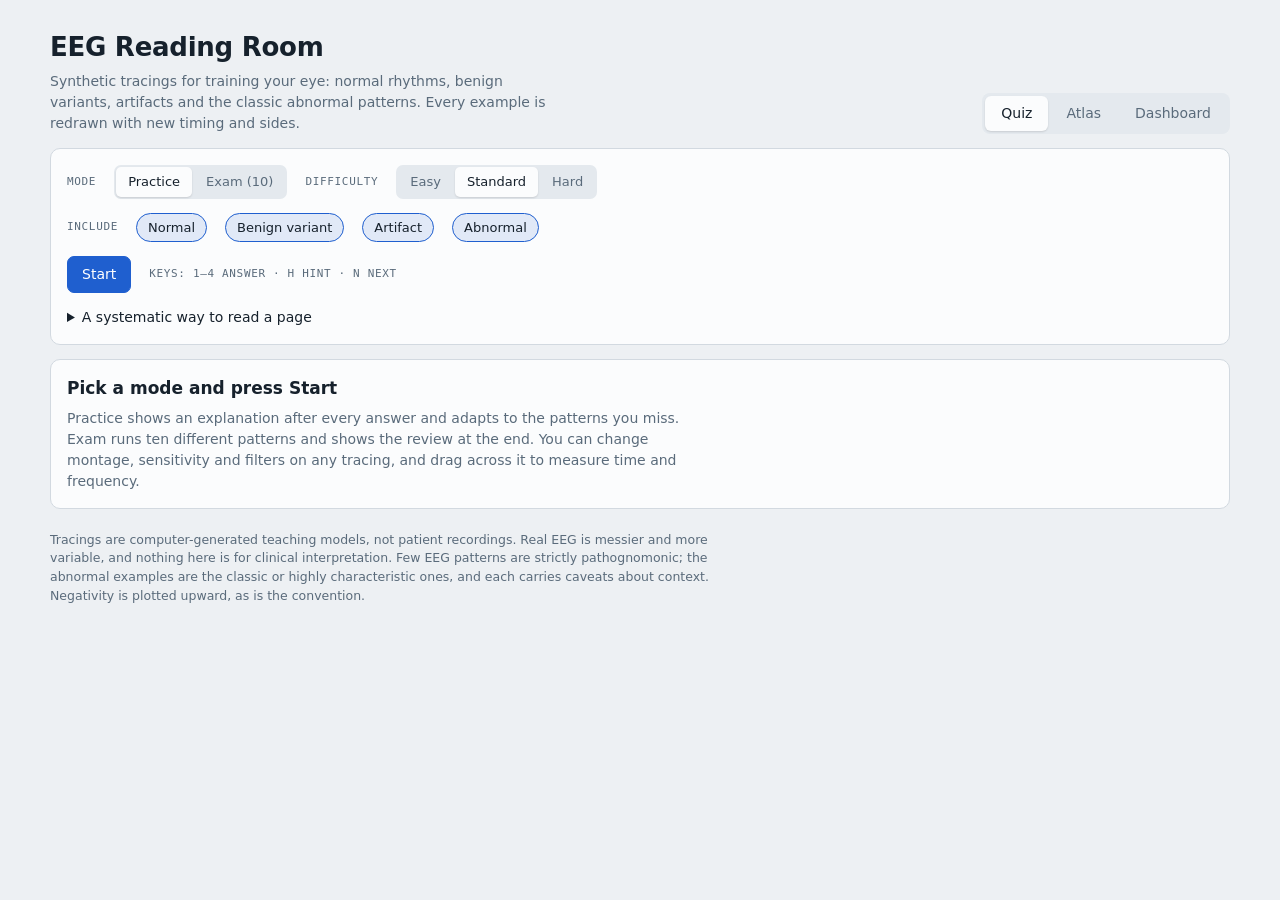
==== index.html @ 09faae6d "Add EEG Reading Room offline PWA Interactive EEG training app with synthetic tracings, quiz, atlas a" ====
<!doctype html>
<html lang="en">
<head>
<meta charset="utf-8">
<meta name="viewport" content="width=device-width,initial-scale=1">
<meta name="color-scheme" content="light dark">
<title>EEG Reading Room</title>
<meta name="theme-color" content="#edf0f3" media="(prefers-color-scheme: light)">
<meta name="theme-color" content="#0e151c" media="(prefers-color-scheme: dark)">
<meta name="description" content="Interactive EEG training: synthetic tracings, quiz, atlas and progress dashboard. Works offline.">
<link rel="manifest" href="manifest.webmanifest">
<link rel="icon" type="image/png" sizes="32x32" href="icons/favicon-32.png">
<link rel="apple-touch-icon" href="icons/apple-touch-icon.png">
<meta name="apple-mobile-web-app-capable" content="yes">
<meta name="mobile-web-app-capable" content="yes">
<meta name="apple-mobile-web-app-title" content="EEG Room">
<meta name="apple-mobile-web-app-status-bar-style" content="default">

<style>
/* Layout concept: a reading-room workstation. Paper-like tracing panel is the hero; controls and teaching sit around it in a quiet instrument-gray frame. */
:root{
  --bg:#edf0f3; --panel:#fbfcfd; --ink:#16212c; --muted:#5a6b7b; --line:#d2d9e0;
  --trace:#18232e; --grid:#e3e8ed; --grid-major:#c3ccd5; --ecg:#b4362c;
  --accent:#1f5fcf; --accent-ink:#ffffff; --mark:#bf4a10; --mark-bg:rgba(191,74,16,.10);
  --good:#17744a; --bad:#b3261e; --warn:#8f5a00; --soft:#e4e9ee;
  --font-ui:system-ui,-apple-system,'Segoe UI',sans-serif;
  --font-mono:ui-monospace,'SFMono-Regular',Menlo,Consolas,monospace;
}
@media (prefers-color-scheme: dark){:root:not([data-theme="light"]){
  --bg:#0e151c; --panel:#151f29; --ink:#e5ecf2; --muted:#93a4b4; --line:#26343f;
  --trace:#d6e2ed; --grid:#1b2833; --grid-major:#2a3b4a; --ecg:#ff8b7f;
  --accent:#6ba4ff; --accent-ink:#08121f; --mark:#ff9a5c; --mark-bg:rgba(255,154,92,.13);
  --good:#4cc38a; --bad:#ff7b72; --warn:#e3b341; --soft:#1d2a36; color-scheme:dark}}
:root[data-theme="dark"]{
  --bg:#0e151c; --panel:#151f29; --ink:#e5ecf2; --muted:#93a4b4; --line:#26343f;
  --trace:#d6e2ed; --grid:#1b2833; --grid-major:#2a3b4a; --ecg:#ff8b7f;
  --accent:#6ba4ff; --accent-ink:#08121f; --mark:#ff9a5c; --mark-bg:rgba(255,154,92,.13);
  --good:#4cc38a; --bad:#ff7b72; --warn:#e3b341; --soft:#1d2a36; color-scheme:dark}
*{box-sizing:border-box}
body{background:var(--bg);color:var(--ink);font-family:var(--font-ui);font-size:14px;line-height:1.5;padding-inline:16px;padding-block:20px 48px}
.wrap{max-width:1180px;margin:0 auto}
h1,h2,h3{margin:0;font-weight:600;text-wrap:balance}
h1{font-size:26px;letter-spacing:-.01em}
h2{font-size:17px}
h3{font-size:12px;letter-spacing:.08em;text-transform:uppercase;color:var(--muted);font-weight:500;font-family:var(--font-mono)}
p{margin:0}
button,select,input{font:inherit;color:inherit}
button{cursor:pointer}
:focus-visible{outline:2px solid var(--accent);outline-offset:2px}
.top{display:flex;flex-wrap:wrap;gap:14px 28px;align-items:flex-end;justify-content:space-between;padding-bottom:14px}
.top p{color:var(--muted);max-width:56ch;margin-top:4px}
.tabs{display:flex;gap:2px;background:var(--soft);padding:3px;border-radius:8px}
.tabs button{border:0;background:transparent;padding:7px 16px;border-radius:6px;color:var(--muted);font-weight:500}
.tabs button[aria-selected="true"]{background:var(--panel);color:var(--ink);box-shadow:0 1px 2px rgba(0,0,0,.12)}
.card{background:var(--panel);border:1px solid var(--line);border-radius:10px;padding:16px}
.stack{display:flex;flex-direction:column;gap:14px}
.row{display:flex;flex-wrap:wrap;gap:10px 18px;align-items:center}
.grow{flex:1 1 auto;min-width:0}
.seg{display:inline-flex;background:var(--soft);border-radius:7px;padding:2px;gap:2px}
.seg button{border:0;background:transparent;padding:5px 12px;border-radius:5px;color:var(--muted);font-size:13px}
.seg button[aria-pressed="true"]{background:var(--panel);color:var(--ink);box-shadow:0 1px 2px rgba(0,0,0,.12);font-weight:500}
.lbl{font-family:var(--font-mono);font-size:11px;letter-spacing:.06em;text-transform:uppercase;color:var(--muted)}
.chip{border:1px solid var(--line);background:var(--panel);border-radius:999px;padding:4px 11px;font-size:13px;color:var(--muted)}
.chip[aria-pressed="true"]{border-color:var(--accent);color:var(--ink);background:color-mix(in srgb,var(--accent) 12%,var(--panel))}
.btn{border:1px solid var(--line);background:var(--panel);border-radius:7px;padding:7px 14px;font-weight:500}
.btn:hover{border-color:var(--muted)}
.btn.primary{background:var(--accent);border-color:var(--accent);color:var(--accent-ink)}
.btn.primary:hover{filter:brightness(1.08)}
.btn.small{padding:4px 10px;font-size:12.5px}
.btn[disabled]{opacity:.45;cursor:default}
.vwrap{background:var(--panel);border:1px solid var(--line);border-radius:10px;overflow:hidden}
.vtools{display:flex;flex-wrap:wrap;gap:8px 14px;align-items:center;padding:9px 12px;border-bottom:1px solid var(--line);background:color-mix(in srgb,var(--soft) 55%,var(--panel))}
.vtools label{display:flex;align-items:center;gap:6px;font-size:12px;color:var(--muted)}
.vtools select{background:var(--panel);border:1px solid var(--line);border-radius:5px;padding:2px 5px;font-family:var(--font-mono);font-size:12px;color:var(--ink)}
.vtools .chk input{margin:0}
.vscroll{overflow-x:auto;background:var(--panel)}
.vscroll canvas{display:block;touch-action:pan-y;cursor:crosshair}
.vfoot{display:flex;flex-wrap:wrap;justify-content:space-between;gap:4px 14px;padding:7px 12px;border-top:1px solid var(--line);font-size:12px;color:var(--muted)}
.vfoot .read{font-family:var(--font-mono);color:var(--ink)}
.qgrid{display:grid;grid-template-columns:1fr 1fr;gap:10px}
.opt{display:flex;gap:10px;align-items:flex-start;text-align:left;border:1px solid var(--line);background:var(--panel);border-radius:8px;padding:10px 12px;min-width:0}
.opt:hover:not([disabled]){border-color:var(--accent)}
.opt kbd{font-family:var(--font-mono);font-size:11px;border:1px solid var(--line);border-radius:4px;padding:0 5px;color:var(--muted);margin-top:2px}
.opt.ok{border-color:var(--good);background:color-mix(in srgb,var(--good) 12%,var(--panel))}
.opt.no{border-color:var(--bad);background:color-mix(in srgb,var(--bad) 10%,var(--panel))}
.opt.sel{border-color:var(--accent);background:color-mix(in srgb,var(--accent) 10%,var(--panel))}
.opt[disabled]{cursor:default}
.opt .cat{display:block;font-size:11.5px;color:var(--muted)}
.verdict{display:flex;align-items:center;gap:8px;font-weight:600;font-size:16px}
.verdict.ok{color:var(--good)} .verdict.no{color:var(--bad)}
ul.f{margin:6px 0 0;padding-left:18px} ul.f li{margin:3px 0}
.two{display:grid;grid-template-columns:minmax(0,1.15fr) minmax(0,1fr);gap:18px}
.note{border-left:3px solid var(--mark);background:var(--mark-bg);padding:8px 12px;border-radius:0 6px 6px 0}
.pill{display:inline-block;font-family:var(--font-mono);font-size:11px;letter-spacing:.05em;text-transform:uppercase;padding:2px 8px;border-radius:999px;border:1px solid var(--line);color:var(--muted)}
.pill.normal{color:var(--good);border-color:color-mix(in srgb,var(--good) 45%,var(--line))}
.pill.variant{color:var(--warn);border-color:color-mix(in srgb,var(--warn) 45%,var(--line))}
.pill.artifact{color:var(--accent);border-color:color-mix(in srgb,var(--accent) 45%,var(--line))}
.pill.abnormal{color:var(--bad);border-color:color-mix(in srgb,var(--bad) 45%,var(--line))}
.atlas{display:grid;grid-template-columns:240px minmax(0,1fr);gap:16px;align-items:start}
.plist{display:flex;flex-direction:column;gap:2px;max-height:78vh;overflow:auto;padding-right:2px}
.plist h3{margin:12px 0 4px}
.plist h3:first-child{margin-top:0}
.plist button{text-align:left;border:0;background:transparent;border-radius:6px;padding:6px 9px;font-size:13px;color:var(--ink)}
.plist button:hover{background:var(--soft)}
.plist button[aria-current="true"]{background:color-mix(in srgb,var(--accent) 14%,var(--panel));font-weight:500}
.tiles{display:grid;grid-template-columns:repeat(auto-fit,minmax(150px,1fr));gap:12px}
.tile{padding:14px 16px}
.tile .n{font-size:28px;font-weight:600;font-variant-numeric:tabular-nums;line-height:1.1;margin-top:4px}
.tile .s{font-size:12px;color:var(--muted)}
.bars{display:flex;flex-direction:column;gap:10px}
.bar{display:grid;grid-template-columns:110px 1fr 84px;gap:10px;align-items:center;font-size:13px}
.bar .track{height:10px;background:var(--soft);border-radius:5px;overflow:hidden}
.bar .fill{height:100%;border-radius:5px;background:var(--accent)}
.bar .v{font-family:var(--font-mono);font-size:12px;text-align:right;font-variant-numeric:tabular-nums;color:var(--muted)}
.heat{display:grid;grid-template-columns:repeat(auto-fill,minmax(150px,1fr));gap:8px}
.cell{border:1px solid var(--line);border-radius:7px;padding:8px 10px;background:var(--panel);text-align:left;min-width:0}
.cell .nm{font-size:12.5px;line-height:1.3;display:block;overflow-wrap:anywhere}
.cell .pc{font-family:var(--font-mono);font-size:12px;color:var(--muted);font-variant-numeric:tabular-nums}
.cell.g{background:color-mix(in srgb,var(--good) 16%,var(--panel))}
.cell.a{background:color-mix(in srgb,var(--warn) 18%,var(--panel))}
.cell.r{background:color-mix(in srgb,var(--bad) 16%,var(--panel))}
.cell.u{opacity:.7}
table{border-collapse:collapse;width:100%;font-size:13px}
th,td{text-align:left;padding:6px 8px;border-bottom:1px solid var(--line);vertical-align:top}
th{font-family:var(--font-mono);font-size:11px;letter-spacing:.06em;text-transform:uppercase;color:var(--muted);font-weight:500}
.tw{overflow-x:auto}
details summary{cursor:pointer;font-weight:500}
details ol{margin:8px 0 0;padding-left:20px} details li{margin:3px 0}
.foot{margin-top:22px;color:var(--muted);font-size:12.5px;max-width:90ch}
.prog{height:6px;background:var(--soft);border-radius:3px;overflow:hidden}
.prog i{display:block;height:100%;background:var(--accent)}
[hidden]{display:none!important}
@media (max-width:860px){.two,.atlas{grid-template-columns:1fr}.plist{max-height:none;flex-direction:row;flex-wrap:wrap}.plist h3{width:100%}}
@media (max-width:560px){.qgrid{grid-template-columns:1fr}.bar{grid-template-columns:84px 1fr 70px}h1{font-size:22px}}
@media (prefers-reduced-motion:reduce){*{transition:none!important}}
</style>
</head>
<body>

<div class="wrap">
  <header class="top">
    <div>
      <h1>EEG Reading Room</h1>
      <p>Synthetic tracings for training your eye: normal rhythms, benign variants, artifacts and the classic abnormal patterns. Every example is redrawn with new timing and sides.</p>
    </div>
    <nav class="tabs" role="tablist" aria-label="Sections">
      <button role="tab" id="tb-quiz" data-tab="quiz" aria-selected="true">Quiz</button>
      <button role="tab" id="tb-atlas" data-tab="atlas" aria-selected="false">Atlas</button>
      <button role="tab" id="tb-dash" data-tab="dash" aria-selected="false">Dashboard</button>
    </nav>
  </header>

  <!-- QUIZ -->
  <section id="tab-quiz" class="stack" role="tabpanel" aria-labelledby="tb-quiz">
    <div class="card stack" id="qSetup">
      <div class="row">
        <div class="row"><span class="lbl">Mode</span>
          <div class="seg" id="segMode"><button data-v="practice" aria-pressed="true">Practice</button><button data-v="exam" aria-pressed="false">Exam (10)</button></div></div>
        <div class="row"><span class="lbl">Difficulty</span>
          <div class="seg" id="segDiff"><button data-v="easy" aria-pressed="false">Easy</button><button data-v="standard" aria-pressed="true">Standard</button><button data-v="hard" aria-pressed="false">Hard</button></div></div>
      </div>
      <div class="row" id="catChips"><span class="lbl">Include</span></div>
      <div class="row">
        <button class="btn primary" id="qStart">Start</button>
        <span id="qDrill" class="chip" hidden></span>
        <span class="lbl" id="qHelp">Keys: 1–4 answer · H hint · N next</span>
      </div>
      <details>
        <summary>A systematic way to read a page</summary>
        <ol>
          <li><b>Technical.</b> Montage, sensitivity, filters, patient state and age.</li>
          <li><b>Background.</b> Posterior rhythm frequency, symmetry, reactivity; the front-to-back gradient.</li>
          <li><b>Slowing.</b> Focal or generalized, polymorphic or rhythmic.</li>
          <li><b>Epileptiform.</b> Aftergoing slow wave, physiologic field, disruption of background.</li>
          <li><b>Periodic or rhythmic patterns.</b> Lateralized or generalized, rate, evolution.</li>
          <li><b>Artifact.</b> Is it confined to one electrode, locked to the ECG, or high-frequency?</li>
          <li><b>Localize.</b> Phase reversals in bipolar, field in referential.</li>
          <li><b>Impression.</b> Normal or abnormal, degree, distribution, clinical question.</li>
        </ol>
      </details>
    </div>

    <div id="qIntro" class="card">
      <h2>Pick a mode and press Start</h2>
      <p style="margin-top:6px;color:var(--muted);max-width:70ch">Practice shows an explanation after every answer and adapts to the patterns you miss. Exam runs ten different patterns and shows the review at the end. You can change montage, sensitivity and filters on any tracing, and drag across it to measure time and frequency.</p>
    </div>

    <div id="qStage" class="stack" hidden>
      <div class="row" id="qMeta" style="justify-content:space-between">
        <div class="row" style="gap:12px"><span class="lbl" id="qCount"></span><div class="prog" style="width:140px" id="qProgWrap" hidden><i id="qProg" style="width:0"></i></div></div>
        <label class="row lbl" style="gap:6px;text-transform:none;letter-spacing:0"><input type="checkbox" id="qAnn"> Show teaching marks</label>
      </div>
      <div id="qViewer"></div>
      <div class="card stack" id="qCard"></div>
    </div>
  </section>

  <!-- ATLAS -->
  <section id="tab-atlas" role="tabpanel" aria-labelledby="tb-atlas" hidden>
    <div class="atlas">
      <div class="card"><div class="plist" id="aList"></div></div>
      <div class="stack" style="min-width:0">
        <div class="row" style="justify-content:space-between">
          <div class="row" style="gap:12px"><h2 id="aName"></h2><span class="pill" id="aCat"></span></div>
          <div class="row" style="gap:12px">
            <label class="row lbl" style="gap:6px;text-transform:none;letter-spacing:0"><input type="checkbox" id="aAnn" checked> Teaching marks</label>
            <button class="btn small" id="aNew">New example</button>
          </div>
        </div>
        <div id="aViewer"></div>
        <div class="card two" id="aInfo"></div>
      </div>
    </div>
  </section>

  <!-- DASHBOARD -->
  <section id="tab-dash" class="stack" role="tabpanel" aria-labelledby="tb-dash" hidden></section>

  <p class="foot">Tracings are computer-generated teaching models, not patient recordings. Real EEG is messier and more variable, and nothing here is for clinical interpretation. Few EEG patterns are strictly pathognomonic; the abnormal examples are the classic or highly characteristic ones, and each carries caveats about context. Negativity is plotted upward, as is the convention.</p>
</div>

<script>
(()=>{
'use strict';
/* ============ constants & helpers ============ */
const FS=200,DUR=10,N=FS*DUR;
const $=(s,p=document)=>p.querySelector(s),$$=(s,p=document)=>[...p.querySelectorAll(s)];
const el=(t,c,h)=>{const e=document.createElement(t);if(c)e.className=c;if(h!=null)e.innerHTML=h;return e};
const clamp=(v,a,b)=>Math.max(a,Math.min(b,v));
const ss=x=>x*x*(3-2*x);
const g=(t,s)=>Math.exp(-t*t/(2*s*s));
function mulberry(a){return()=>{a|=0;a=a+0x6D2B79F5|0;let t=Math.imul(a^a>>>15,1|a);t=t+Math.imul(t^t>>>7,61|t)^t;return((t^t>>>14)>>>0)/4294967296}}
function mkRand(seed){const u=mulberry(seed>>>0);return{u,n(){let a=0;while(a===0)a=u();return Math.sqrt(-2*Math.log(a))*Math.cos(2*Math.PI*u())},r(a,b){return a+(b-a)*u()},pick(a){return a[Math.floor(u()*a.length)]},chance(p){return u()<p}}}
function hash(s){let h=2166136261;for(let i=0;i<s.length;i++){h^=s.charCodeAt(i);h=Math.imul(h,16777619)}return h>>>0}
function shuffle(a,r){a=a.slice();for(let i=a.length-1;i>0;i--){const j=Math.floor(r.u()*(i+1));[a[i],a[j]]=[a[j],a[i]]}return a}

/* ============ filters ============ */
function bq(type,f,Q){const w0=2*Math.PI*f/FS,c=Math.cos(w0),s=Math.sin(w0),al=s/(2*Q);let b0,b1,b2;
  if(type==='lp'){b0=(1-c)/2;b1=1-c;b2=(1-c)/2}else if(type==='hp'){b0=(1+c)/2;b1=-(1+c);b2=(1+c)/2}else{b0=1;b1=-2*c;b2=1}
  const a0=1+al;return[b0/a0,b1/a0,b2/a0,-2*c/a0,(1-al)/a0]}
function runbq(x,k){const y=new Float64Array(x.length);let x1=0,x2=0,y1=0,y2=0;for(let i=0;i<x.length;i++){const v=k[0]*x[i]+k[1]*x1+k[2]*x2-k[3]*y1-k[4]*y2;y[i]=v;x2=x1;x1=x[i];y2=y1;y1=v}return y}
function ff(x,k){const n=x.length,P=Math.min(100,n-2),p=new Float64Array(n+2*P);for(let i=0;i<P;i++){p[i]=2*x[0]-x[P-i];p[n+P+i]=2*x[n-1]-x[n-2-i]}p.set(x,P);let y=runbq(p,k);y.reverse();y=runbq(y,k);y.reverse();return y.subarray(P,P+n)}
function bandNoise(r,f1,f2,rms){let x=new Float64Array(N+400);for(let i=0;i<x.length;i++)x[i]=r.n();
  if(f1>0)x=Float64Array.from(ff(x,bq('hp',f1,.707)));if(f2<95)x=Float64Array.from(ff(x,bq('lp',f2,.707)));
  const o=new Float32Array(N);let s=0;for(let i=0;i<N;i++){const v=x[i+200];o[i]=v;s+=v*v}const k=rms/Math.sqrt(s/N+1e-12);for(let i=0;i<N;i++)o[i]*=k;return o}

/* ============ electrode model ============ */
const EL=[['Fp1',-.31,.95],['Fp2',.31,.95],['F7',-.81,.59],['F3',-.42,.55],['Fz',0,.52],['F4',.42,.55],['F8',.81,.59],
['T3',-.95,0],['C3',-.5,0],['Cz',0,0],['C4',.5,0],['T4',.95,0],['T5',-.81,-.59],['P3',-.42,-.55],['Pz',0,-.52],['P4',.42,-.55],['T6',.81,-.59],['O1',-.31,-.95],['O2',.31,-.95]];
const NE=19,XX=EL.map(e=>e[1]),YY=EL.map(e=>e[2]),IX={};EL.forEach((e,i)=>IX[e[0]]=i);
const blob=(cx,cy,s)=>EL.map((e,i)=>Math.exp(-((XX[i]-cx)**2+(YY[i]-cy)**2)/(2*s*s)));
const mulW=(a,b)=>a.map((v,i)=>v*b[i]);
const hemi=sg=>XX.map(x=>1/(1+Math.exp(-(x*sg)/.18)));
const W={all:EL.map(()=>1),post:YY.map(y=>Math.exp(-((y+.95)**2)/.5)),ant:YY.map(y=>Math.exp(-((y-.8)**2)/.6)),cen:blob(0,0,.55),fc:blob(0,.25,.8)};
const one=(...n)=>{const w=new Array(NE).fill(0);n.forEach(([k,v])=>w[IX[k]]=v);return w};
const jw=(r,w,j=.2)=>w.map(v=>v*(1-j+2*j*r.u()));

/* ============ signal primitives ============ */
function newRec(){return{V:EL.map(()=>new Float32Array(N)),ecg:new Float32Array(N),beats:[],ann:[],sens:null,loc:null}}
const ones=()=>new Float32Array(N).fill(1);
const mul=(a,b)=>{const o=new Float32Array(N);for(let i=0;i<N;i++)o[i]=a[i]*b[i];return o};
const inv=a=>{const o=new Float32Array(N);for(let i=0;i<N;i++)o[i]=1-a[i];return o};
function wind(spans,ramp=.2){const a=new Float32Array(N);for(const[t0,t1]of spans){const i0=Math.max(0,Math.floor((t0-ramp)*FS)),i1=Math.min(N-1,Math.ceil((t1+ramp)*FS));for(let n=i0;n<=i1;n++){const t=n/FS,u=ss(clamp((t-t0+ramp)/(2*ramp),0,1))*ss(clamp((t1+ramp-t)/(2*ramp),0,1));if(u>a[n])a[n]=u}}return a}
function waxwane(r,depth=.5,per=[1,2.2]){const p=r.r(per[0],per[1]),ph=r.u()*6.28,o=new Float32Array(N);for(let n=0;n<N;n++)o[n]=1-depth+depth*(.5+.5*Math.sin(2*Math.PI*n/FS/p+ph));return o}
function phaseOf(r,f0,drift=.04,fn){const dr=bandNoise(r,.1,.8,1),P=new Float64Array(N);let ph=r.u()*6.28;for(let n=0;n<N;n++){const f=(fn?fn(n/FS):f0)*(1+drift*dr[n]);ph+=2*Math.PI*f/FS;P[n]=ph}return P}
function addBg(R,r,o={}){const rms=o.rms??4;for(let e=0;e<NE;e++){const x=bandNoise(r,o.lo??1,o.hi??30,rms*(o.w?o.w[e]:1)),V=R.V[e];for(let n=0;n<N;n++)V[n]+=x[n]}}
function addBand(R,r,w,f1,f2,rms,env){for(let e=0;e<NE;e++){if(w[e]<.02)continue;const x=bandNoise(r,f1,f2,rms*w[e]),V=R.V[e];for(let n=0;n<N;n++)V[n]+=x[n]*(env?env[n]:1)}}
function addOsc(R,w,P,env,amp,lagK=0,shape){for(let e=0;e<NE;e++){if(w[e]<.015)continue;const lag=lagK*(YY[e]+.95),a=amp*w[e],V=R.V[e];for(let n=0;n<N;n++){const ph=P[n]-lag;V[n]+=a*env[n]*(shape?shape(ph):Math.sin(ph))}}}
function addSig(R,w,sig,amp){for(let e=0;e<NE;e++){if(w[e]<.01)continue;const V=R.V[e],a=amp*w[e];for(let n=0;n<N;n++)V[n]+=a*sig[n]}}
function ev(R,r,times,fn,w,amp,o={}){const sp=o.span||.6,jit=o.jit??.1,dl=o.dly;for(const tc of times){const A=amp*(1+jit*r.n());const i0=Math.max(0,Math.floor((tc-sp)*FS)),i1=Math.min(N-1,Math.ceil((tc+sp)*FS));
  for(let e=0;e<NE;e++){const we=w[e];if(we<.015)continue;const d=dl?dl[e]:0,V=R.V[e];for(let n=i0;n<=i1;n++)V[n]+=we*A*fn(n/FS-tc-d)}}}
function per(r,t0,t1,p,jit=.05){const o=[];let t=t0;while(t<t1){o.push(t);t+=p*(1+jit*r.n())}return o}
const T={
  sharp:t=>g(t,.022)-.25*g(t+.045,.025)-.45*g(t-.17,.07),
  spk:t=>g(t,.011)-.2*g(t+.03,.013)-.15*g(t-.05,.02),
  sw:t=>g(t,.012)-.15*g(t+.03,.015)-.75*g(t-.14,.065),
  tri:t=>.35*g(t+.1,.035)-1.0*g(t,.05)+.5*g(t-.12,.07),
  blink:t=>-(g(t,.075)-.25*g(t-.22,.1)),
  kc:t=>g(t+.06,.07)-1.25*g(t-.2,.17),
  vtx:t=>g(t,.08)-.3*g(t-.14,.09),
  pop:t=>t<0?0:Math.exp(-t/.25),
  qrs:t=>g(t,.012)-.28*g(t-.035,.014)+.12*g(t+.04,.012)+.22*g(t-.26,.05),
  posts:t=>-Math.max(0,1-Math.abs(t)/.06),
  wick:t=>g(t,.028)-.2*g(t-.075,.05),
  bets:t=>g(t,.012)-.3*g(t-.03,.02),
  spind:t=>{const u=(t+.6)/1.2;return u<0||u>1?0:Math.sin(Math.PI*u)**2*Math.sin(2*Math.PI*13*t)}
};
function makeEcg(r){const hr=r.r(62,92),beats=[];let t=r.r(0,.5);while(t<DUR+.5){beats.push(t);t+=60/hr*(1+.03*r.n())}
  const s=new Float32Array(N);for(const b of beats){const i0=Math.max(0,Math.floor((b-.3)*FS)),i1=Math.min(N-1,Math.ceil((b+.5)*FS));for(let n=i0;n<=i1;n++)s[n]+=T.qrs(n/FS-b)}
  return{sig:s,beats}}
const lagA=YY.map(y=>.1*(1-y)/2);

/* ============ backgrounds ============ */
function awakeBg(R,r,o={}){
  addBg(R,r,{rms:o.rms??3,lo:1,hi:25});
  const P=phaseOf(r,o.f??r.r(9.5,10.5)),env=mul(waxwane(r,.45),o.win||ones());
  addOsc(R,W.post.map((v,i)=>v*(XX[i]>0?1.06:1)),P,env,o.A??40,1.0);
  addBand(R,r,W.ant,14,28,o.beta??3,waxwane(r,.4));
  if(o.theta)addBand(R,r,W.all,4,7,o.theta,o.thetaEnv)}
const blinkW=blob(0,1.15,.5);
function blinks(R,r,times,amp=110){ev(R,r,times,T.blink,blinkW,amp,{span:.7,jit:.15})}

/* ============ pattern generators ============ */
const GEN={};
GEN.awake=(R,r)=>{awakeBg(R,r);const b=[r.r(2,3),r.r(6,8)];blinks(R,r,b,60);
  R.ann.push({t0:0,t1:DUR,txt:'Posterior alpha ~10 Hz, symmetric, waxing and waning'});R.ann.push({t0:b[0]-.2,t1:b[0]+.4,txt:'Blink'});};
GEN.reactivity=(R,r)=>{const to=r.r(3.4,4.2),tc=to+r.r(3,3.4),w=wind([[0,to-.1],[tc,DUR]],.12);
  awakeBg(R,r,{win:w,A:42});addBand(R,r,W.all,14,30,3,inv(w));addBand(R,r,W.ant,18,30,2,inv(w));
  blinks(R,r,[to,to+1.4,to+2.5],95);
  R.ann.push({t0:0,t1:to-.1,txt:'Eyes closed: alpha'});R.ann.push({t0:to,t1:tc,txt:'Eyes open: alpha attenuates'});R.ann.push({t0:tc,t1:DUR,txt:'Eyes closed: returns'});};
GEN.drowsy=(R,r)=>{const tf=r.r(2.8,3.8),w=wind([[0,tf]],.9);awakeBg(R,r,{win:w,A:30});
  const ramp=new Float32Array(N);for(let n=0;n<N;n++)ramp[n]=ss(clamp((n/FS-1.5)/4,0,1));
  addBand(R,r,W.all.map((v,i)=>.6+.4*W.fc[i]),4,7.5,10,ramp);
  const f=r.r(.28,.38),ph=r.u()*6;const env=wind([[tf-.5,tf+4.5]],.8);
  const s=new Float32Array(N);for(let n=0;n<N;n++)s[n]=env[n]*Math.sin(2*Math.PI*f*n/FS+ph);
  addSig(R,one(['F7',1],['Fp1',.5],['T3',.3]),s,60);addSig(R,one(['F8',-1],['Fp2',-.5],['T4',-.3]),s,60);
  R.ann.push({t0:0,t1:tf,txt:'Alpha slows and fades'});R.ann.push({t0:tf,t1:DUR,txt:'Diffuse theta, no alpha'});R.ann.push({t0:tf-.3,t1:tf+4,txt:'Slow rolling eye movements F7/F8, out of phase',lvl:1});};
GEN.n2=(R,r)=>{addBg(R,r,{rms:1.6,lo:1,hi:20});addBand(R,r,W.all,4,7,4.5);addBand(R,r,W.fc,1,3,5);
  const tk=r.r(4.4,5.4),sp1=r.r(1.3,2.4),sp2=r.r(7.3,8.4);
  ev(R,r,[tk],T.kc,W.fc,190,{span:.9});const sw=one(['Cz',1],['C3',.8],['C4',.8],['Fz',.7],['F3',.4],['F4',.4],['P3',.2],['P4',.2],['Pz',.3]);
  ev(R,r,[tk+.65,sp1,sp2],T.spind,sw,48,{span:.8,jit:.12});
  ev(R,r,[r.r(.6,1)+0],T.vtx,W.fc,60,{span:.5});
  R.ann.push({t0:tk-.3,t1:tk+.5,txt:'K-complex',lvl:0});R.ann.push({t0:tk+.25,t1:tk+1.05,txt:'Spindle 12–14 Hz',lvl:1});R.ann.push({t0:sp1-.6,t1:sp1+.6,txt:'Spindle'});R.ann.push({t0:sp2-.6,t1:sp2+.6,txt:'Spindle'});};
GEN.n3=(R,r)=>{addBg(R,r,{rms:3,lo:1,hi:20});addBand(R,r,W.fc.map(v=>.3+.7*v),.5,2.5,36,waxwane(r,.25,[2,4]));
  ev(R,r,[r.r(2,3),r.r(6,8)],T.spind,one(['Cz',1],['C3',.7],['C4',.7],['Fz',.6]),18,{span:.8});
  R.ann.push({t0:0,t1:DUR,txt:'Continuous high-amplitude delta (0.5–2 Hz), frontal predominant'});};
GEN.mu=(R,r)=>{awakeBg(R,r,{A:12,f:r.r(9.6,10.2)});const P=phaseOf(r,r.r(9,10)),arch=p=>Math.cos(p)+.5*Math.cos(2*p);
  const tm=r.r(4.6,5.2),eL=wind([[.8,3.4],[4.2,6.6],[7.4,9.5]],.2),eR=mul(eL,inv(wind([[tm-.3,tm+2.2]],.2)));
  addOsc(R,blob(-.5,0,.32),P,mul(eL,waxwane(r,.3)),22,0,arch);addOsc(R,blob(.5,0,.32),P,mul(eR,waxwane(r,.3)),22,0,arch);
  R.ann.push({t0:.8,t1:3.4,txt:'Mu: arch-shaped, C3/C4'});R.ann.push({t0:tm-.3,t1:tm+2.2,txt:'Left-hand movement blocks right (C4) mu',lvl:1});};
function drowsyBg(R,r,o={}){const w=wind([[0,.6]],.5);awakeBg(R,r,{win:w,A:20,rms:2,beta:1.5});addBand(R,r,W.all,4,7.5,o.theta??5,null)}
GEN.wicket=(R,r)=>{drowsyBg(R,r);const sg=r.chance(.5)?-1:1,reg=blob(sg*.85,.1,.34),trains=[r.r(1.6,2.6),r.r(5.6,7)];
  for(const t of trains){const k=r.pick([5,6,7]);ev(R,r,per(r,t,t+k*.14,.14,.04),T.wick,reg,120,{span:.2})}
  R.ann.push({t0:trains[0]-.1,t1:trains[0]+.9,txt:'Wicket: 7 Hz arch train, no after-slow'});R.ann.push({t0:trains[1]-.1,t1:trains[1]+.9,txt:'Wicket train',lvl:1});};
GEN.posts=(R,r)=>{addBg(R,r,{rms:2,lo:1,hi:20});addBand(R,r,W.all,4,7,4);const tr=[r.r(1.4,2.6),r.r(5.2,6.8)];
  for(const t of tr){ev(R,r,per(r,t,t+r.pick([4,5,6])*.22,.22,.05),T.posts,blob(0,-.95,.5),45,{span:.15})}
  R.ann.push({t0:tr[0]-.1,t1:tr[0]+1.2,txt:'Positive triangles at O1/O2, 4–5 Hz'});R.ann.push({t0:tr[1]-.1,t1:tr[1]+1.2,txt:'POSTS',lvl:1});};
GEN.bets=(R,r)=>{drowsyBg(R,r,{theta:5});const ts=[],sd=r.chance(.5)?-1:1;let t=r.r(1,2);while(t<9){ts.push([t,r.chance(.5)?sd:-sd]);t+=r.r(1.6,2.6)}
  for(const[t,s]of ts)ev(R,r,[t],T.bets,blob(s*.85,.05,.4),60,{span:.2});
  ts.slice(0,3).forEach(([t],i)=>R.ann.push({t0:t-.15,t1:t+.2,txt:i?'BETS':'BETS: <50 µV, <50 ms, no after-slow',lvl:i%2}));};
GEN.blink=(R,r)=>{awakeBg(R,r,{A:30});const b=[];let t=r.r(.6,1.2);while(t<9.3){b.push(t);t+=r.r(1.3,2.2)}
  blinks(R,r,b,110);R.ann.push({t0:b[0]-.2,t1:b[0]+.45,txt:'Blink: Fp1/Fp2 in phase, fades posteriorly'});};
GEN.muscle=(R,r)=>{awakeBg(R,r,{A:30});const sp=[[r.r(1.8,2.6),r.r(4.2,4.8)],[r.r(6,6.6),r.r(8.2,9)]],e=wind(sp,.12),m=new Float32Array(N);
  const mw=r.r(1.8,2.6);for(let n=0;n<N;n++)m[n]=e[n]*(.65+.35*Math.sin(2*Math.PI*mw*n/FS));
  const w=blob(-.9,.1,.42).map((v,i)=>v+blob(.9,.1,.42)[i]+.55*blob(0,1,.5)[i]);addBand(R,r,w,28,90,26,m);
  R.ann.push({t0:sp[0][0],t1:sp[0][1],txt:'Muscle: fast, spiky, temporal/frontal'});R.ann.push({t0:sp[1][0],t1:sp[1][1],txt:'Chewing/tension burst',lvl:1});};
GEN.ecgart=(R,r)=>{awakeBg(R,r,{A:30});const w=one(['T3',1],['T5',.55],['F7',.55],['C3',.35],['Fp1',.2],['O1',.2],['T4',.12],['F8',.1]);
  ev(R,r,R.beats,t=>T.qrs(t)*1.0,w,48,{span:.3,jit:.04});R.ann.push({t0:R.beats[1]-.15,t1:R.beats[3]+.2,txt:'Spikes align with QRS in ECG row (red)'});};
GEN.pop=(R,r)=>{awakeBg(R,r,{A:32});const t=r.r(3.2,6.4);ev(R,r,[t],T.pop,one(['T3',1]),-170,{span:2.4,jit:0});ev(R,r,[t],t=>g(t,.01),one(['T3',1]),-60,{span:.2,jit:0});
  R.ann.push({t0:t-.1,t1:t+1.2,txt:'Electrode pop at T3: abrupt, one electrode only'});};
GEN.line=(R,r)=>{awakeBg(R,r,{A:32});const ph=r.u()*6.28,aff=[['F4',1],['C4',.9],['Fp2',.5]];for(const[k,v]of aff){const V=R.V[IX[k]];for(let n=0;n<N;n++)V[n]+=16*v*Math.sin(2*Math.PI*60*n/FS+ph)}
  R.ann.push({t0:.2,t1:DUR-.2,txt:'60 Hz fuzz on the right-sided channels; try the notch filter'});};
GEN.focal_slow=(R,r)=>{const sg=r.chance(.5)?-1:1;awakeBg(R,r,{A:34});R.loc=sg<0?'Left hemisphere':'Right hemisphere';
  addBand(R,r,blob(sg*.85,.1,.45),.8,3,34,waxwane(r,.4,[1.5,3.5]));
  R.ann.push({t0:0,t1:DUR,txt:(sg<0?'Left':'Right')+' temporal polymorphic delta, continuous; alpha preserved elsewhere'});};
GEN.firda=(R,r)=>{awakeBg(R,r,{A:20,f:8.2,theta:4});const runs=[[r.r(1.6,2.4),r.r(4.8,5.6)],[r.r(7,7.4),r.r(9.2,9.8)]],P=phaseOf(r,r.r(2.2,2.6),.03);
  addOsc(R,W.ant,P,wind(runs,.35),48,0,p=>Math.sin(p)+.2*Math.sin(2*p));R.loc='Generalized (bilateral, symmetric)';
  R.ann.push({t0:runs[0][0],t1:runs[0][1],txt:'FIRDA: rhythmic 2–3 Hz delta, frontal'});R.ann.push({t0:runs[1][0],t1:runs[1][1],txt:'FIRDA',lvl:1});};
GEN.temporal_spikes=(R,r)=>{const sg=r.chance(.5)?-1:1;awakeBg(R,r,{A:34});R.loc=sg<0?'Left hemisphere':'Right hemisphere';
  const ts=[];let t=r.r(1,1.8);while(t<9){ts.push(t);t+=r.r(1.8,3)}ev(R,r,ts,T.sharp,blob(sg*.82,.5,.33),130,{span:.5});
  ts.slice(0,3).forEach((t,i)=>R.ann.push({t0:t-.12,t1:t+.35,txt:i?'Spike + slow wave':(sg<0?'F7':'F8')+' phase reversal, after-going slow wave',lvl:i%2}));};
GEN.sw3=(R,r)=>{awakeBg(R,r,{A:26,f:9.2});const t0=r.r(1.8,3),t1=t0+r.r(5.2,6.2),ts=[];let t=t0;while(t<t1){ts.push(t);const f=3.3-.7*(t-t0)/(t1-t0);t+=1/f}
  addSig(R,W.all,new Float32Array(N),0);const dl=YY.map((y,i)=>.008*Math.hypot(XX[i],y-.3));
  const bw=wind([[t0,t1]],.04);for(let e=0;e<NE;e++){const V=R.V[e];for(let n=0;n<N;n++)V[n]*=1-.7*bw[n]*(W.post[e]>.5?1:.3)}
  ev(R,r,ts,T.sw,jw(r,blob(0,.35,.8).map(v=>.25+.75*v),.12),150,{span:.5,dly:dl,jit:.07});R.loc='Generalized (bilateral, symmetric)';
  R.ann.push({t0,t1,txt:'Generalized 3 Hz spike-and-wave: abrupt onset and offset'});R.ann.push({t0:t1-1.6,t1,txt:'Slows to ~2.7 Hz',lvl:1});};
GEN.hyps=(R,r)=>{R.sens=30;for(let e=0;e<NE;e++){const x=bandNoise(r,.5,3.5,75),y=bandNoise(r,8,20,10),V=R.V[e];for(let n=0;n<N;n++)V[n]+=x[n]+y[n]}
  for(let i=0;i<12;i++)ev(R,r,[r.r(.3,9.7)],T.sharp,blob(r.r(-.8,.8),r.r(-.8,.8),.28),r.pick([-1,1])*r.r(110,210)*-1+0,{span:.4,jit:0});
  R.loc='Bilateral independent';R.ann.push({t0:0,t1:DUR,txt:'Chaotic, asynchronous high-voltage slow waves with multifocal spikes'});};
GEN.lpd=(R,r)=>{const sg=r.chance(.5)?-1:1,h=hemi(sg);R.loc=sg<0?'Left hemisphere':'Right hemisphere';
  awakeBg(R,r,{A:26});addBand(R,r,h,.8,3,4.5,waxwane(r,.3));addBand(R,r,h,1,25,2);
  const p=r.r(.9,1.25),ts=per(r,r.r(.2,.8),9.8,p,.04),w=XX.map((x,i)=>.08+.92*h[i]*Math.exp(-((x-sg*.55)**2+(YY[i]-.15)**2)/(2*.8*.8)));
  ev(R,r,ts,T.sharp,jw(r,w,.12),230,{span:.5,jit:.07});
  R.ann.push({t0:0,t1:DUR,txt:'LPD ~'+(1/p).toFixed(1)+' Hz over the '+(sg<0?'left':'right')+' hemisphere; other side relatively spared'});};
GEN.gpd=(R,r)=>{R.sens=10;const p=r.r(.45,.85);addBg(R,r,{rms:2.5,lo:1,hi:25});const ts=per(r,r.r(.1,.5),9.9,p,.03),dl=YY.map((y,i)=>.012*Math.hypot(XX[i],y-.3));
  ev(R,r,ts,T.sharp,jw(r,blob(0,.3,.75).map(v=>.2+.8*v),.12),150,{span:.5,dly:dl,jit:.06});R.loc='Generalized (bilateral, symmetric)';
  R.ann.push({t0:0,t1:DUR,txt:'GPD ~'+(1/p).toFixed(1)+' Hz, bilateral and synchronous, almost no background between'});};
GEN.triphasic=(R,r)=>{R.sens=10;addBg(R,r,{rms:2,lo:1,hi:25});addBand(R,r,W.all,4,7,5);addBand(R,r,W.all,1,3,3.5);
  const p=r.r(.55,.8),ts=per(r,r.r(.1,.5),9.9,p,.05);ev(R,r,ts,T.tri,jw(r,blob(0,.45,.85).map(v=>.25+.75*v),.12),170,{span:.5,dly:lagA});R.loc='Generalized (bilateral, symmetric)';
  R.ann.push({t0:0,t1:DUR,txt:'Triphasic waves ~'+(1/p).toFixed(1)+' Hz, frontal lead, slow background'});R.ann.push({t0:ts[1]-.25,t1:ts[1]+.35,txt:'Neg–POS–neg; posterior channels lag',lvl:1});};
GEN.bs=(R,r)=>{R.sens=15;addBg(R,r,{rms:1.3,lo:1,hi:30});let t=r.r(.4,1),bursts=[];while(t<9.6){const d=r.r(1.2,2);bursts.push([t,Math.min(9.9,t+d)]);t+=d+r.r(3,4.2)}
  const bw=wind(bursts,.04),w=W.fc.map(v=>.3+.7*v);addBand(R,r,w,.6,4,50,bw);addBand(R,r,w,8,25,10,bw);
  for(const[a,b]of bursts)ev(R,r,[a+.2,a+.5*(b-a),b-.25],T.sharp,jw(r,w,.15),90,{span:.4});R.loc='Generalized (bilateral, symmetric)';
  bursts.forEach(([a,b],i)=>R.ann.push({t0:a,t1:b,txt:i?'Burst':'Burst: high-amplitude, generalized, abrupt'}));
  if(bursts.length)R.ann.push({t0:bursts[0][1]+.2,t1:bursts[1]?bursts[1][0]-.2:9.8,txt:'Suppression (<10 µV)',lvl:1});};
GEN.cjd=(R,r)=>{R.sens=10;addBg(R,r,{rms:3,lo:1,hi:25});addBand(R,r,W.all,3,7,9);addBand(R,r,W.all,1,3,8);
  const p=r.r(.9,1.05),ts=per(r,r.r(.2,.7),9.9,p,.015);ev(R,r,ts,T.sharp,jw(r,blob(0,.2,.8).map(v=>.25+.75*v),.1),115,{span:.5,jit:.04});R.loc='Generalized (bilateral, symmetric)';
  R.ann.push({t0:0,t1:DUR,txt:'Periodic sharp wave complexes ~1 Hz, very regular, slow low-voltage background'});};
GEN.alphacoma=(R,r)=>{addBg(R,r,{rms:2.5,lo:1,hi:25});const P=phaseOf(r,r.r(8.6,9.4),.02),w=W.all.map((v,i)=>.55+.45*W.ant[i]);
  addOsc(R,w,P,mul(ones(),waxwane(r,.1,[2,4])),34,.25);R.ann.push({t0:0,t1:DUR,txt:'Diffuse monotonous alpha, frontal predominant; no posterior gradient'});};
GEN.eci=(R,r)=>{R.sens=2;addBg(R,r,{rms:.7,lo:1,hi:40});const ph=r.u()*6;for(const k of['T3','Fp1','O2']){const V=R.V[IX[k]];for(let n=0;n<N;n++)V[n]+=.9*Math.sin(2*Math.PI*60*n/FS+ph)}
  ev(R,r,R.beats,T.qrs,one(['T3',1],['F7',.6],['T5',.5],['C3',.3]),4,{span:.3,jit:.03});R.ann.push({t0:0,t1:DUR,txt:'No cerebral activity at 2 µV/mm; only ECG and line artifact'});};
GEN.seizure=(R,r)=>{const sg=r.chance(.5)?-1:1;R.loc=sg<0?'Left hemisphere':'Right hemisphere';awakeBg(R,r,{A:28});const t0=r.r(1.6,2.6),t1=9.7;
  const fn=t=>t<t0?5.2:t<t0+3.2?5.2+2.4*(t-t0)/3.2:7.6-3.4*(t-t0-3.2)/(t1-t0-3.2),P=phaseOf(r,0,.02,fn),amp=new Float32Array(N),amp2=new Float32Array(N);
  for(let n=0;n<N;n++){const t=n/FS,u=clamp((t-t0)/(t1-t0),0,1),on=ss(clamp((t-t0)/.5,0,1))*ss(clamp((t1+.2-t)/.4,0,1));amp[n]=on*(.2+.8*u);amp2[n]=on*Math.max(0,u-.25)*1.3}
  const shape=p=>Math.sin(p)+.45*Math.sin(2*p+.6);const wF=blob(sg*.9,.1,.38),wB=blob(sg*.7,.1,1);
  addOsc(R,wF,P,amp,75,0,shape);addOsc(R,wB,P,amp2,55,0,shape);
  R.ann.push({t0:t0,t1:t0+1.6,txt:'Onset: rhythmic theta '+(sg<0?'T3':'T4')});R.ann.push({t0:t0+1.6,t1:t0+4.4,txt:'Evolves: faster, bigger, spreading',lvl:1});R.ann.push({t0:t0+4.4,t1:t1,txt:'Slows toward the end'});};
GEN.gen_slow=(R,r)=>{addBg(R,r,{rms:3,lo:1,hi:22});const P=phaseOf(r,r.r(5.6,6.8),.05);addOsc(R,W.post,P,waxwane(r,.35),32,1);
  addBand(R,r,W.all,4,7.5,22,waxwane(r,.35));addBand(R,r,W.all.map((v,i)=>.4+.6*W.ant[i]),1,3.5,22,waxwane(r,.5,[2,4]));
  R.ann.push({t0:0,t1:DUR,txt:'Posterior rhythm slowed to ~6 Hz with diffuse theta and delta'});};

function generate(pid,seed){const r=mkRand(seed*7919+hash(pid)),R=newRec(),e=makeEcg(r);R.ecg=e.sig;R.beats=e.beats;GEN[pid](R,r);R._c={};return R}

/* ============ pattern catalogue ============ */
const CAT={normal:'Normal',variant:'Benign variant',artifact:'Artifact',abnormal:'Abnormal'};
const P=[
{id:'awake',cat:'normal',name:'Normal awake, eyes closed',
 feats:['Posterior dominant rhythm about 10 Hz over O1/O2 and P3/P4, waxing and waning','Symmetric between the two sides (within about 50% in amplitude, 1 Hz in frequency)','Faster, lower-amplitude beta anteriorly: amplitude and frequency change front to back','Frontopolar blink artifact is expected whenever the eyes open'],
 sig:'The reference tracing. Every other pattern is judged against this one.',hints:['Check the occipital channels first.','Compare front with back, then left with right.'],sim:['reactivity','alphacoma','mu'],
 vs:{alphacoma:'Alpha coma is diffuse and frontally predominant, monotonous, and does not wax and wane or react. Normal alpha is posterior, symmetric and reactive.'}},
{id:'reactivity',cat:'normal',name:'Alpha attenuation with eye opening',
 feats:['Alpha is present with the eyes closed and disappears when they open','Replaced by low-voltage fast activity while the eyes are open','Alpha returns on eye closure, symmetrically','Blinks and an eye-opening artifact mark the transition'],
 sig:'This is normal reactivity. An unreactive background in a comatose patient is a poor sign.',hints:['The rhythm changes partway through the page.','What happens to the posterior channels at the transition?'],sim:['awake','drowsy','alphacoma'],
 vs:{drowsy:'In drowsiness alpha fades and is replaced by slower theta, with slow eye movements. With eye opening alpha is replaced by low-voltage fast activity and blinks.'}},
{id:'drowsy',cat:'normal',name:'Drowsiness',
 feats:['Alpha slows, fragments and drops out','Diffuse theta replaces it and the front-to-back gradient flattens','Slow rolling eye movements at F7/F8, out of phase with each other','The change is state-related and the patient is arousable'],
 sig:'A normal state transition. It can be mistaken for mild generalized slowing if the state is not noted.',hints:['Look at F7 and F8: they move in opposite directions.','Did the alpha disappear, or was it replaced by faster activity?'],sim:['gen_slow','reactivity','n3'],
 vs:{gen_slow:'Drowsiness fluctuates, comes with slow rolling eye movements, and the alpha returns on arousal. Encephalopathic slowing persists while the patient is awake and stimulated.'}},
{id:'n2',cat:'normal',name:'Stage N2 sleep: spindles and K-complex',
 feats:['Spindles: 12–14 Hz bursts that wax and wane over 0.5–1.5 s, central and frontal','K-complex: a sharp negative wave followed by a slower positive wave, maximal at the vertex','Theta background, no alpha','Often a spindle follows the K-complex'],
 sig:'Normal sleep. Persistent asymmetry of spindles can point to a structural lesion on the side with fewer spindles.',hints:['Look at the central and vertex channels.','Spindle-shaped bursts around 13 Hz.'],sim:['n3','wicket','posts'],
 vs:{n3:'N3 is continuous high-amplitude delta. N2 is theta background with discrete spindles and K-complexes.'}},
{id:'n3',cat:'normal',name:'Slow-wave sleep (N3)',
 feats:['Continuous high-amplitude delta (0.5–2 Hz, over about 75 µV)','Frontally predominant and symmetric','Occasional spindles ride on the slow waves','No alpha and no eye movements'],
 sig:'Normal deep sleep. Frontal sleep delta must not be mistaken for pathologic slowing: check the patient state.',hints:['Slow, large and continuous.','Which region has the largest waves?'],sim:['gen_slow','focal_slow','drowsy'],
 vs:{gen_slow:'Both are slow, but N3 is symmetric, frontal and state-appropriate, with sleep features such as spindles. Encephalopathy occurs in a patient who should be awake.',focal_slow:'N3 delta is bilateral, symmetric and frontal. Focal slowing stays in one region with preserved activity elsewhere.'}},
{id:'mu',cat:'normal',name:'Mu rhythm',
 feats:['8–10 Hz arch-shaped (comb) rhythm over C3 and C4','Central distribution, often asymmetric in amplitude','Blocked by contralateral movement or the thought of it, not by eye opening','Seen in the awake, relaxed patient'],
 sig:'A normal rhythm that is easily mistaken for abnormal sharp or rhythmic activity.',hints:['Which channels carry the rhythm?','Do the peaks look sharp and the troughs rounded?'],sim:['awake','wicket','seizure'],
 vs:{seizure:'A seizure evolves in frequency, amplitude and field. Mu is stable, central, and attenuates with movement.'}},
{id:'wicket',cat:'variant',name:'Wicket spikes',
 feats:['Arch-shaped trains at 6–11 Hz over mid or anterior temporal regions','Drowsiness and light sleep in adults','No after-going slow wave and no disruption of the background','Often unilateral or independently bilateral'],
 sig:'A benign variant. Reading it as temporal epileptiform activity is a classic overcall.',hints:['Notice the rhythmic, arch-shaped morphology.','Is there a slow wave after each sharp peak?'],sim:['temporal_spikes','seizure','mu'],
 vs:{temporal_spikes:'Wicket spikes come in arch-shaped rhythmic trains with no after-going slow wave and no background disruption. Temporal spikes are isolated with a slow wave after each.',seizure:'Wicket trains are brief, stable and do not evolve.'}},
{id:'posts',cat:'variant',name:'Positive occipital sharp transients of sleep (POSTS)',
 feats:['Surface-positive (downward) triangular waves over O1 and O2','Repeat at 4–5 Hz in light sleep and are symmetric','No after-going slow wave','Seen in N1–N2 sleep only'],
 sig:'A benign variant that looks like occipital spikes but is positive in polarity and appears in sleep.',hints:['Which direction do the sharp waves point?','Which channels have them?'],sim:['temporal_spikes','n2','bets'],
 vs:{temporal_spikes:'POSTS are surface-positive, symmetric and occipital in sleep. Epileptiform spikes are negative with an after-going slow wave and a more limited field.'}},
{id:'bets',cat:'variant',name:'Benign epileptiform transients of sleep (BETS)',
 feats:['Small sharp spikes under 50 µV and under 50 ms','Temporal, often bilateral and independent with a wide field','Drowsiness and light sleep','No after-going slow wave and no disruption of the background'],
 sig:'A benign variant. The spikes are small, isolated and occur only in drowsiness or light sleep.',hints:['Are the transients large or small?','Is there a slow wave after each?'],sim:['temporal_spikes','pop','wicket'],
 vs:{temporal_spikes:'BETS are small (under 50 µV), brief, with no after-going slow wave and appear only in drowsiness. Pathologic temporal spikes are larger with a slow wave and appear in wakefulness as well.'}},
{id:'blink',cat:'artifact',name:'Eye blinks',
 feats:['Symmetric frontopolar deflections at Fp1 and Fp2','Fall off posteriorly; positive potential at Fp, downward in Fp1-F7 and Fp2-F8','Present only with the eyes open','Time-locked to eyelid closure and repeat at irregular intervals'],
 sig:'The most common artifact, and a reliable guide that the eyes are open.',hints:['Where are the largest deflections?','Do both sides move together?'],sim:['pop','focal_slow','firda'],
 vs:{firda:'Blink deflections are single, brief, frontopolar and stop with the eyes closed. FIRDA is a run of rhythmic sinusoidal delta over the frontal regions.'}},
{id:'muscle',cat:'artifact',name:'Muscle artifact',
 feats:['High-frequency spiky activity over 30 Hz','Temporal and frontal regions (temporalis, frontalis)','Bursts with chewing or tension and stops on relaxation','Reduced by a 15–35 Hz high-frequency filter'],
 sig:'Obscures the underlying EEG. Reassess after the patient relaxes or after a high-frequency filter.',hints:['Try lowering the high-frequency filter.','Where is it located?'],sim:['line','seizure','awake'],
 vs:{line:'Muscle artifact is irregular and bursting, and depends on movement. 60 Hz noise is perfectly regular and constant.',seizure:'Muscle artifact is high-frequency and unstructured, with no evolving rhythmic pattern and no after-going slowing.'}},
{id:'ecgart',cat:'artifact',name:'ECG artifact',
 feats:['Sharp deflections time-locked to the QRS in the ECG row','Regular rate (60–100 per minute)','Maximal over the left temporal region and ear electrodes','More visible in channels with a large inter-electrode distance'],
 sig:'Harmless, but can resemble periodic sharp waves. Always compare with the ECG channel.',hints:['Compare the timing with the red trace.','Is the rate regular?'],sim:['temporal_spikes','lpd','pop'],
 vs:{lpd:'ECG artifact is locked to the QRS at a regular cardiac rate and stays in the same electrodes. LPDs vary slightly in timing and sit with a background change over the hemisphere.',temporal_spikes:'Artifact repeats with the heartbeat and has no after-going slow wave.'}},
{id:'pop',cat:'artifact',name:'Electrode pop',
 feats:['Abrupt steep rise followed by exponential decay','Confined to a single electrode, so it appears in both channels containing it with opposite polarity','No physiologic field: neighbouring electrodes do not share it','A false phase reversal'],
 sig:'A technical problem. Reapplication or impedance check of the electrode solves it.',hints:['Which electrode is shared by the affected channels?','Is the onset steeper than any brain wave?'],sim:['temporal_spikes','bets','ecgart'],
 vs:{temporal_spikes:'A pop is abrupt with a steep rise and slow exponential decay at one electrode and no field in neighbours. A spike has a physiologic field, an after-going slow wave and a normal-looking rise.'}},
{id:'line',cat:'artifact',name:'60 Hz line noise',
 feats:['Uniform fine 60 Hz fuzz on the affected channels','Often one or two channels with poor electrode contact','Removed by the 60 Hz notch filter','Constant amplitude with no relation to brain state'],
 sig:'Technical. Check impedances and cable placement; the notch filter treats the symptom.',hints:['Try the 60 Hz notch.','Is it confined to a few channels?'],sim:['muscle','awake','ecgart'],
 vs:{muscle:'Line noise is perfectly regular and constant, and vanishes with the notch filter. Muscle artifact is irregular and bursts.'}},
{id:'focal_slow',cat:'abnormal',name:'Focal polymorphic delta',
 feats:['Irregular arrhythmic delta (1–3 Hz) confined to one region','Continuous and unreactive','Normal posterior alpha preserved elsewhere','Polymorphic rather than rhythmic, suggesting a structural lesion'],
 sig:'Suggests focal cortical or subcortical dysfunction such as stroke, tumor, abscess or post-ictal state. Needs correlation and imaging.',hints:['Compare the two hemispheres.','Is the slowing regular or irregular?'],sim:['n3','lpd','gen_slow'],askLoc:true,
 vs:{lpd:'Focal slowing is continuous without a regular periodic discharge. LPDs repeat at a stable interval with sharp contours.',gen_slow:'Focal slowing involves one region with preserved activity elsewhere. Generalized slowing is bilateral and diffuse.'}},
{id:'firda',cat:'abnormal',name:'Frontal intermittent rhythmic delta (FIRDA)',
 feats:['Runs of rhythmic 2–3 Hz delta, frontal predominant, on both sides','Regular and sinusoidal, sometimes notched','Intermittent, lasting seconds','Nonspecific, not epileptiform'],
 sig:'A nonspecific marker of encephalopathy: metabolic, toxic, structural or deep midline.',hints:['Frontal channels, regular rhythm.','Is there a spike component?'],sim:['sw3','blink','seizure'],askLoc:true,
 vs:{sw3:'FIRDA is sinusoidal delta with gradual onset and no spikes. 3 Hz spike-and-wave has sharp spikes and begins and ends abruptly.',seizure:'FIRDA does not evolve in frequency, amplitude or field.'}},
{id:'temporal_spikes',cat:'abnormal',name:'Anterior temporal spikes (interictal)',
 feats:['Focal sharp transients with an after-going slow wave','Phase reversal at F7 or F8 in the double-banana montage','A physiologic field that disrupts the background','Background otherwise normal and the discharges are sporadic'],
 sig:'Interictal epileptiform discharges are strongly associated with focal epilepsy, here temporal lobe.',hints:['Look for a phase reversal.','Is there a slow wave after the sharp peak?'],sim:['wicket','bets','pop'],askLoc:true,
 vs:{wicket:'Temporal spikes are isolated with an after-going slow wave and disrupt the background. Wicket spikes are rhythmic arch trains with no slow wave.',bets:'BETS are small (under 50 µV) and appear only in drowsiness. These discharges are large and have a slow wave.',pop:'A pop has no field in neighbours and decays exponentially. These spikes involve neighbouring electrodes and have an after-going slow wave.',lpd:'Spikes occur sporadically with normal background in between. LPDs repeat at a stable interval.'}},
{id:'sw3',cat:'abnormal',name:'Generalized 3 Hz spike-and-wave (absence)',
 feats:['Abrupt onset and offset of regular spike-wave at about 3 Hz','Generalized, bilaterally synchronous with a frontocentral maximum','Rate slows slightly toward the end of the burst','Normal background between bursts, often provoked by hyperventilation'],
 sig:'Classic for childhood absence epilepsy and genetic generalized epilepsy. Clinically the patient stares and is unresponsive.',hints:['Count the complexes per second.','How abruptly does it start and stop?'],sim:['firda','gpd','seizure'],askLoc:true,
 vs:{gpd:'3 Hz spike-and-wave starts and stops abruptly with a normal background around it. GPD is persistent and periodic with a long interval between discharges.',firda:'FIRDA is smooth sinusoidal delta without spikes, with gradual onset.'}},
{id:'hyps',cat:'abnormal',name:'Hypsarrhythmia',
 feats:['Very high-amplitude chaotic slow waves','Multifocal independent spikes and sharp waves','No organized background','Infants, typically 4–12 months, with epileptic spasms'],
 sig:'Classic for infantile epileptic spasms (West syndrome). An urgent neurological problem that needs prompt treatment.',hints:['Is there any organization at all?','Are the two hemispheres in step?'],sim:['gen_slow','temporal_spikes','bs'],
 vs:{gen_slow:'Hypsarrhythmia is chaotic, high-voltage and multifocal with spikes. Generalized slowing is organized and low to moderate in voltage.',bs:'Burst-suppression has flat periods between synchronous bursts. Hypsarrhythmia is continuous and asynchronous.'}},
{id:'lpd',cat:'abnormal',name:'Lateralized periodic discharges (PLEDs)',
 feats:['Periodic sharp or sharp-slow complexes at about 0.5–2 Hz over one hemisphere','Highly stereotyped with a regular interval','Slow or attenuated background on the same side','The opposite hemisphere is relatively preserved'],
 sig:'Associated with acute structural lesions (stroke, HSV encephalitis, tumor) and with seizures. Falls on the ictal-interictal continuum.',hints:['Which side carries the repeating complexes?','Is the interval regular?'],sim:['gpd','temporal_spikes','focal_slow'],askLoc:true,
 vs:{gpd:'LPDs stay in one hemisphere and the other side has a different background. GPD is bilateral and synchronous.',temporal_spikes:'LPDs repeat at a fixed interval and persist. Interictal spikes are sporadic with a normal background around them.'}},
{id:'gpd',cat:'abnormal',name:'Generalized periodic discharges (GPD)',
 feats:['Bilateral synchronous periodic discharges at about 0.5–2.5 Hz','Stereotyped sharp or triphasic complexes at a regular interval','Often little or no background between discharges, as in post-anoxic injury','Persistent and unreactive in severe encephalopathy; sustained rates above 2.5 Hz approach seizure criteria'],
 sig:'On the ictal-interictal continuum. After cardiac arrest, persistent GPD on a suppressed background is a malignant EEG pattern. Also seen in non-convulsive status and metabolic states.',hints:['Is the pattern symmetric?','What fills the space between the discharges?'],sim:['triphasic','cjd','lpd'],askLoc:true,
 vs:{triphasic:'Triphasic waves have an anterior-to-posterior lag, a dominant positive middle phase and a slow background, and are usually reactive. GPD are sharper and more stereotyped without a lag.',cjd:'CJD complexes are slower (about 1 Hz) and very regular, with progressive slowing and myoclonus. GPD rates vary with the cause.',lpd:'GPD involves both hemispheres synchronously. LPDs remain in one hemisphere.'}},
{id:'triphasic',cat:'abnormal',name:'Triphasic waves',
 feats:['Three phases: small negative, large positive, small negative','Frontal predominant with an anterior-to-posterior lag of 10–140 ms','Regular at about 1–2 Hz on a slow background','Usually reactive and may attenuate with stimulation or benzodiazepines'],
 sig:'Typical of metabolic encephalopathy (hepatic, uremic). Not pathognomonic, and can mimic GPD.',hints:['Look at the delay between frontal and posterior channels.','What is the background like?'],sim:['gpd','cjd','gen_slow'],askLoc:true,
 vs:{gpd:'GPD discharges are sharper and synchronous with no lag, often on a suppressed background. Triphasic waves lead frontally and sit on a slow background.',cjd:'CJD complexes are very regular at about 1 Hz and not frontally led.'}},
{id:'bs',cat:'abnormal',name:'Burst-suppression',
 feats:['High-amplitude mixed bursts alternating with flat suppression (under 10 µV)','Bursts are generalized and synchronous','Suppression lasts several seconds','Seen with deep anesthesia, hypothermia or severe encephalopathy'],
 sig:'Reflects severe cortical dysfunction or deliberate suppression. After cardiac arrest, identical bursts and persistent suppression indicate a poor prognosis.',hints:['What is between the bursts?','Are the bursts the same on every channel?'],sim:['gpd','eci','hyps'],askLoc:true,
 vs:{gpd:'GPD are single repeating complexes. Burst-suppression has multi-second bursts of mixed activity.',eci:'Electrocerebral inactivity has no bursts at all.'}},
{id:'cjd',cat:'abnormal',name:'Periodic sharp wave complexes (CJD)',
 feats:['Generalized, very regular periodic sharp waves at about 1 Hz','Biphasic or triphasic sharp complexes','Slow low-voltage deteriorating background','Associated with myoclonus and rapidly progressive dementia'],
 sig:'Highly characteristic of sporadic Creutzfeldt-Jakob disease in the later stage, though sensitivity is moderate.',hints:['How regular is the interval?','What is the clinical context?'],sim:['gpd','triphasic','lpd'],askLoc:true,
 vs:{gpd:'CJD complexes have an extremely regular interval near 1 Hz with progressive background slowing. GPD rate varies with the cause.',triphasic:'CJD complexes are sharp and not frontally led.'}},
{id:'alphacoma',cat:'abnormal',name:'Alpha coma',
 feats:['Diffuse alpha-frequency activity, frontally predominant','Monotonous, with no posterior gradient','Unreactive to stimuli','The patient is unresponsive'],
 sig:'Indicates severe diffuse or brainstem injury (anoxic or pontine). Prognosis is generally poor.',hints:['Is the posterior gradient present?','Is the rhythm reactive?'],sim:['awake','reactivity','mu'],
 vs:{awake:'Normal alpha is posterior, waxes and wanes and reacts to eye opening. Alpha coma is diffuse, monotonous and unreactive in an unresponsive patient.'}},
{id:'eci',cat:'abnormal',name:'Electrocerebral inactivity',
 feats:['No cerebral activity above 2 µV at high sensitivity','Remaining signal is ECG, pulse or instrument artifact','Recorded at 2 µV/mm with widely spaced electrodes under technical standards','Requires exclusion of sedatives, hypothermia and metabolic causes'],
 sig:'Supports the determination of brain death together with the clinical exam. Strict technical standards apply.',hints:['What is the sensitivity setting?','What signals remain?'],sim:['bs','line','ecgart'],
 vs:{bs:'Burst-suppression has bursts of cerebral activity. Electrocerebral inactivity has none.'}},
{id:'seizure',cat:'abnormal',name:'Focal seizure (ictal pattern)',
 feats:['Evolving rhythmic activity: frequency, amplitude and field change','Focal onset, here temporal, then spread','Lasts 10 seconds or more and may end with post-ictal slowing','Correlates with clinical signs'],
 sig:'An electrographic seizure. Evolution is the key feature separating it from periodic or rhythmic interictal patterns.',hints:['Does the pattern change over time?','Where does it begin?'],sim:['mu','wicket','firda'],askLoc:true,
 vs:{mu:'Mu is stable and symmetric and attenuates with movement. A seizure evolves and spreads.',wicket:'Wicket trains are brief and stable and do not evolve.',firda:'FIRDA is bilateral and does not evolve.'}},
{id:'gen_slow',cat:'abnormal',name:'Generalized slowing (encephalopathy)',
 feats:['Diffuse theta and delta with loss of posterior alpha','Bilateral, symmetric and nonspecific','Posterior rhythm slows below 8 Hz','Severity ranges from mild theta to severe delta'],
 sig:'Nonspecific diffuse cerebral dysfunction: metabolic, toxic, infectious or post-anoxic.',hints:['What happened to the posterior rhythm?','Is the patient awake?'],sim:['drowsy','n3','focal_slow'],
 vs:{drowsy:'Encephalopathic slowing persists with eye opening and stimulation. Drowsiness fluctuates with slow eye movements and alpha returns on arousal.',n3:'N3 is symmetric frontal sleep delta with spindles in a sleeping patient.'}}
];
const PM={};P.forEach(p=>PM[p.id]=p);

/* ============ montages & rendering ============ */
const TCP=[['Fp1','F7'],['F7','T3'],['T3','T5'],['T5','O1'],['Fp2','F8'],['F8','T4'],['T4','T6'],['T6','O2'],['T3','C3'],['C3','Cz'],['Cz','C4'],['C4','T4'],['Fp1','F3'],['F3','C3'],['C3','P3'],['P3','O1'],['Fp2','F4'],['F4','C4'],['C4','P4'],['P4','O2']];
const TRANS=[['Fp1','Fp2'],['F7','F3'],['F3','Fz'],['Fz','F4'],['F4','F8'],['T3','C3'],['C3','Cz'],['Cz','C4'],['C4','T4'],['T5','P3'],['P3','Pz'],['Pz','P4'],['P4','T6'],['O1','O2']];
const AVGL=['Fp1','F3','C3','P3','O1','F7','T3','T5','Fz','Cz','Pz','Fp2','F4','C4','P4','O2','F8','T4','T6'];
const DEF={mont:'tcp',sens:7,lff:1,hff:70,notch:false};
function buildRows(rec,v){const key=[v.mont,v.lff,v.hff,v.notch].join('|');if(rec._c[key])return rec._c[key];
  const rows=[];const push=(label,sig,grp)=>{let x=sig;if(v.lff>0)x=runbq(x,bq('hp',v.lff,.707));if(v.hff<95)x=runbq(x,bq('lp',v.hff,.707));if(v.notch)x=runbq(x,bq('notch',60,25));rows.push({label,data:Float32Array.from(x),grp})};
  if(v.mont==='avg'){const m=new Float32Array(N);for(let e=0;e<NE;e++)for(let n=0;n<N;n++)m[n]+=rec.V[e][n]/NE;AVGL.forEach((k,i)=>{const s=new Float32Array(N),V=rec.V[IX[k]];for(let n=0;n<N;n++)s[n]=V[n]-m[n];push(k+'-Av',s,Math.floor(i/5))})}
  else{const pairs=v.mont==='tcp'?TCP:TRANS,gs=v.mont==='tcp'?4:5;pairs.forEach(([a,b],i)=>{const s=new Float32Array(N),A=rec.V[IX[a]],B=rec.V[IX[b]];for(let n=0;n<N;n++)s[n]=A[n]-B[n];push(a+'-'+b,s,Math.floor(i/gs))})}
  rows.push({label:'ECG',data:rec.ecg,grp:99,ecg:true});rec._c[key]=rows;return rows}

function Viewer(host){
  const self={rec:null,v:{...DEF},ann:false,meas:null,done:null};
  host.innerHTML='';const wrap=el('div','vwrap');
  wrap.innerHTML=`<div class="vtools">
  <label>Montage <select data-k="mont"><option value="tcp">Double banana</option><option value="avg">Average reference</option><option value="trans">Transverse</option></select></label>
  <label>Sensitivity <select data-k="sens">${[2,3,5,7,10,15,20,30,50].map(x=>`<option value="${x}">${x} µV/mm</option>`).join('')}</select></label>
  <label>LFF <select data-k="lff"><option value="0.3">0.3 Hz</option><option value="1">1 Hz</option><option value="5">5 Hz</option></select></label>
  <label>HFF <select data-k="hff"><option value="70">70 Hz</option><option value="35">35 Hz</option><option value="15">15 Hz</option></select></label>
  <label class="chk"><input type="checkbox" data-k="notch"> 60 Hz notch</label>
  <button class="btn small" data-k="reset" type="button">Reset display</button></div>
  <div class="vscroll"><canvas></canvas></div>
  <div class="vfoot"><span>Drag on the tracing to measure. Double-click to clear.</span><span class="read" aria-live="polite">&nbsp;</span></div>`;
  host.appendChild(wrap);
  const cv=$('canvas',wrap),sc=$('.vscroll',wrap),read=$('.read',wrap),ctx=cv.getContext('2d');
  let geo={};
  const sync=()=>{$$('[data-k]',wrap).forEach(c=>{const k=c.dataset.k;if(k==='reset')return;if(c.type==='checkbox')c.checked=self.v[k];else c.value=String(self.v[k])})};
  wrap.addEventListener('change',e=>{const c=e.target,k=c.dataset.k;if(!k)return;self.v[k]=c.type==='checkbox'?c.checked:(k==='mont'?c.value:+c.value);self.draw()});
  $('[data-k=reset]',wrap).addEventListener('click',()=>{self.v={...DEF,sens:self.rec&&self.rec.sens?self.rec.sens:DEF.sens};sync();self.draw()});
  const col=n=>getComputedStyle(document.documentElement).getPropertyValue(n).trim();
  self.setRec=rec=>{self.rec=rec;self.v={...DEF,sens:rec.sens||DEF.sens};self.meas=null;read.innerHTML='&nbsp;';sync();self.draw()};
  self.setAnn=b=>{self.ann=b;self.draw()};
  self.draw=()=>{if(!self.rec)return;const rec=self.rec,rows=buildRows(rec,self.v);const dpr=window.devicePixelRatio||1;
    const cw=Math.max(sc.clientWidth||640,640),LBL=cw<720?58:72,RP=10,rowH=26,gap=7,pxmm=3.6;
    const cs={bg:col('--panel'),tr:col('--trace'),gr:col('--grid'),gm:col('--grid-major'),mu:col('--muted'),ecg:col('--ecg'),mk:col('--mark'),mb:col('--mark-bg'),ink:col('--ink')};
    ctx.font='11px '+col('--font-mono');
    // annotation levels
    const plotW=cw-LBL-RP,X=t=>LBL+t/DUR*plotW;let levels=0;const chips=[];
    if(self.ann){const ends=[];for(const a of rec.ann.slice().sort((p,q)=>p.t0-q.t0)){const w=ctx.measureText(a.txt).width+12;let x0=X(a.t0);if(x0+w>cw-4)x0=cw-4-w;let l=0;while(ends[l]!==undefined&&ends[l]>x0-4)l++;ends[l]=x0+w;chips.push({a,x0,w,l});levels=Math.max(levels,l+1)}}
    const FOOT=38,top=26+levels*18;let ng=0,lastg=-1;rows.forEach(r=>{if(r.grp!==lastg){if(lastg!==-1)ng++;lastg=r.grp}});
    const H=top+rows.length*rowH+ng*gap+FOOT+4;cv.style.width=cw+'px';cv.style.height=H+'px';cv.width=Math.round(cw*dpr);cv.height=Math.round(H*dpr);ctx.setTransform(dpr,0,0,dpr,0,0);
    ctx.fillStyle=cs.bg;ctx.fillRect(0,0,cw,H);ctx.font='11px '+col('--font-mono');ctx.textBaseline='middle';
    // grid
    for(let i=0;i<=DUR*5;i++){const x=Math.round(X(i/5))+.5,major=i%5===0;ctx.strokeStyle=major?cs.gm:cs.gr;ctx.lineWidth=1;ctx.beginPath();ctx.moveTo(x,top-6);ctx.lineTo(x,H-FOOT);ctx.stroke();
      if(major){ctx.fillStyle=cs.mu;ctx.textAlign='center';ctx.fillText(String(i/5),x,top-12)}}
    // annotation bands & chips
    if(self.ann){for(const a of rec.ann){if(a.t1-a.t0>=9.5)continue;const x0=X(a.t0),x1=Math.max(X(a.t1),x0+8);ctx.fillStyle=cs.mb;ctx.fillRect(x0,top-6,x1-x0,H-FOOT-top+6)}
      ctx.textAlign='left';for(const c of chips){const y=12+c.l*18;ctx.fillStyle=cs.mk;ctx.globalAlpha=.16;ctx.fillRect(c.x0,y-8,c.w,16);ctx.globalAlpha=1;ctx.fillStyle=cs.mk;ctx.fillRect(c.x0,y-8,2,16);ctx.fillText(c.a.txt,c.x0+7,y)}}
    // traces
    const ppu=pxmm/self.v.sens;let y=top,lg=rows[0].grp;geo={LBL,plotW,top,H,cw};
    ctx.save();ctx.beginPath();ctx.rect(LBL,0,plotW+RP,H);ctx.clip();
    const ys=[];rows.forEach(r=>{if(r.grp!==lg){y+=gap;lg=r.grp}const cy=y+rowH/2;ys.push(cy);y+=rowH;
      ctx.strokeStyle=r.ecg?cs.ecg:cs.tr;ctx.lineWidth=r.ecg?1:1.05;ctx.beginPath();const k=r.ecg?rowH*.42:ppu;
      for(let n=0;n<N;n++){const px=LBL+n/(N-1)*plotW,py=cy-r.data[n]*k;n?ctx.lineTo(px,py):ctx.moveTo(px,py)}ctx.stroke()});ctx.restore();
    ctx.textAlign='right';ctx.fillStyle=cs.mu;rows.forEach((r,i)=>{ctx.fillStyle=r.ecg?cs.ecg:cs.mu;ctx.fillText(r.label,LBL-8,ys[i])});
    // scale bar
    let uv=10;for(const c of[10,20,50,100,200,500])if(c*ppu<=24)uv=c;const len=uv*ppu,by=H-8;ctx.strokeStyle=cs.ink;ctx.lineWidth=1.5;ctx.beginPath();ctx.moveTo(LBL+10,by);ctx.lineTo(LBL+10,by-len);ctx.stroke();
    ctx.fillStyle=cs.mu;ctx.textAlign='left';ctx.fillText(uv+' µV',LBL+18,by-len/2);ctx.textAlign='right';ctx.fillText(self.v.sens+' µV/mm · '+self.v.lff+'–'+self.v.hff+' Hz'+(self.v.notch?' · notch':''),cw-RP,H-9);
    // measure
    if(self.meas){const[a,b]=self.meas,x0=X(Math.min(a,b)),x1=X(Math.max(a,b));ctx.strokeStyle=cs.mk;ctx.lineWidth=1;ctx.setLineDash([4,3]);ctx.beginPath();ctx.moveTo(x0,top-6);ctx.lineTo(x0,H-FOOT);ctx.moveTo(x1,top-6);ctx.lineTo(x1,H-FOOT);ctx.stroke();ctx.setLineDash([]);ctx.fillStyle=cs.mk;ctx.globalAlpha=.08;ctx.fillRect(x0,top-6,x1-x0,H-FOOT-top+6);ctx.globalAlpha=1}
  };
  const tOf=e=>{const b=cv.getBoundingClientRect(),x=e.clientX-b.left;return clamp((x-geo.LBL)/geo.plotW*DUR,0,DUR)};
  const show=()=>{if(!self.meas)return;const d=Math.abs(self.meas[1]-self.meas[0]);read.textContent=d<.005?'':`Δt ${(d*1000).toFixed(0)} ms  ·  ${(1/d).toFixed(1)} Hz`};
  let dragging=false;
  cv.addEventListener('pointerdown',e=>{if(e.pointerType==='touch'&&false)return;dragging=true;const t=tOf(e);self.meas=[t,t];try{cv.setPointerCapture(e.pointerId)}catch(_){}self.draw();show()});
  cv.addEventListener('pointermove',e=>{if(!dragging)return;self.meas[1]=tOf(e);self.draw();show()});
  cv.addEventListener('pointerup',()=>{dragging=false;if(self.meas&&Math.abs(self.meas[1]-self.meas[0])<.02){self.meas=null;read.innerHTML='&nbsp;';self.draw()}});
  cv.addEventListener('dblclick',()=>{self.meas=null;read.innerHTML='&nbsp;';self.draw()});
  new ResizeObserver(()=>self.draw()).observe(sc);
  matchMedia('(prefers-color-scheme: dark)').addEventListener('change',()=>setTimeout(self.draw,30));
  new MutationObserver(()=>setTimeout(self.draw,30)).observe(document.documentElement,{attributes:true,attributeFilter:['data-theme']});
  return self}

/* ============ storage ============ */
const KEY='eegrr.v1';
const store={load(){try{const s=JSON.parse(localStorage.getItem(KEY));if(s&&Array.isArray(s.answers))return s}catch(_){}return{answers:[],locs:[],exams:[],best:0}},
  save(s){try{s.answers=s.answers.slice(-600);s.locs=s.locs.slice(-300);localStorage.setItem(KEY,JSON.stringify(s))}catch(_){}}};
let DB=store.load();
function patStats(){const o={};P.forEach(p=>o[p.id]={n:0,ok:0});DB.answers.forEach(a=>{const s=o[a.pid];if(s){s.n++;if(a.ok)s.ok++}});return o}

/* ============ quiz ============ */
const S={mode:'practice',diff:'standard',cats:{normal:1,variant:1,artifact:1,abnormal:1},drill:null,q:null,exam:null,streak:0,seen:[]};
const qViewer=Viewer($('#qViewer')),aViewer=Viewer($('#aViewer'));
const catOf=id=>CAT[PM[id].cat];
function pool(){let l=P.filter(p=>S.cats[p.cat]);if(S.drill)l=l.filter(p=>S.drill.includes(p.id));return l.length?l:P}
function pickPattern(){const st=patStats(),pl=pool().filter(p=>!S.seen.slice(-3).includes(p.id)),l=pl.length?pl:pool();
  const w=l.map(p=>{const s=st[p.id];return s.n===0?2.2:1+2*(1-s.ok/s.n)});let t=w.reduce((a,b)=>a+b,0)*Math.random();for(let i=0;i<l.length;i++){t-=w[i];if(t<=0)return l[i].id}return l[0].id}
function options(pid,r){const p=PM[pid],all=P.map(x=>x.id).filter(x=>x!==pid);let d=[];
  const sameCat=all.filter(x=>PM[x].cat===p.cat),other=all.filter(x=>PM[x].cat!==p.cat),sim=(p.sim||[]).filter(x=>S.cats[PM[x].cat]||true);
  if(S.diff==='hard'){d=[...shuffle(sim,r),...shuffle(sameCat,r),...shuffle(other,r)]}
  else if(S.diff==='easy'){d=[...shuffle(other,r),...shuffle(sameCat,r)];d=d.filter(x=>!(p.sim||[]).includes(x)).concat(d.filter(x=>(p.sim||[]).includes(x)))}
  else{d=[...shuffle(sim.slice(0,2),r),...shuffle(sameCat,r),...shuffle(other,r)]}
  d=[...new Set(d)].slice(0,3);return shuffle([pid,...d],r)}
function newQ(pid,seed){seed=seed??Math.floor(Math.random()*1e9);const r=mkRand(seed+3);return{pid,seed,opts:options(pid,r),chosen:null,hint:0,rec:generate(pid,seed),loc:null,locAsked:false}}
function setStage(){$('#qIntro').hidden=!!S.q||!!S.exam&&S.exam.done;$('#qStage').hidden=!S.q&&!(S.exam&&S.exam.done)}
function showQ(q){S.q=q;S.seen.push(q.pid);setStage();qViewer.setRec(q.rec);qViewer.setAnn(false);$('#qAnn').checked=false;renderCard()}
function recordAnswer(q,mode){const ok=q.chosen===q.pid;DB.answers.push({pid:q.pid,ch:q.chosen,ok,h:q.hint>0?1:0,m:mode,ts:Date.now()});
  if(mode==='practice'){S.streak=ok?S.streak+1:0;DB.best=Math.max(DB.best||0,S.streak)}store.save(DB);return ok}
function startQuiz(){S.streak=0;S.seen=[];if(S.mode==='exam'){const r=mkRand(Date.now());const byCat={};pool().forEach(p=>(byCat[p.cat]=byCat[p.cat]||[]).push(p.id));
    let ids=[];const st=patStats();const weights=pool().map(p=>({id:p.id,w:(st[p.id].n?1+2*(1-st[p.id].ok/st[p.id].n):2)*r.u()}));ids=weights.sort((a,b)=>b.w-a.w).slice(0,Math.min(10,weights.length)).map(x=>x.id);ids=shuffle(ids,r);
    S.exam={qs:ids.map(id=>newQ(id)),i:0,done:false};showQ(S.exam.qs[0])}else{S.exam=null;showQ(newQ(pickPattern()))}
  $('#qStart').textContent='Restart'}
function renderCard(){const q=S.q,card=$('#qCard'),p=PM[q.pid],ex=!!S.exam&&!S.exam.done,answered=q.chosen!==null&&!ex;
  $('#qCount').textContent=ex?`Question ${S.exam.i+1} of ${S.exam.qs.length}`:`Practice · streak ${S.streak}`;$('#qProgWrap').hidden=!ex;if(ex)$('#qProg').style.width=(S.exam.i/S.exam.qs.length*100)+'%';
  $('#qAnn').disabled=ex;
  let h='';
  if(!answered){h+=`<div class="row" style="justify-content:space-between"><h2>What is this pattern?</h2>${q.hint<p.hints.length?`<button class="btn small" id="qHint">Hint (H)</button>`:''}</div>`;
    if(q.hint>0)h+=`<div class="note">${p.hints.slice(0,q.hint).map(x=>`<div>${x}</div>`).join('')}</div>`;
    h+=`<div class="qgrid">${q.opts.map((id,i)=>`<button class="opt" data-id="${id}"><kbd>${i+1}</kbd><span><b style="font-weight:500">${PM[id].name}</b><span class="cat">${catOf(id)}</span></span></button>`).join('')}</div>`}
  else{const ok=q.chosen===q.pid;
    h+=`<div class="verdict ${ok?'ok':'no'}">${ok?'Correct':'Not quite'}<span style="color:var(--ink);font-weight:500"> · ${p.name}</span><span class="pill ${p.cat}">${catOf(q.pid)}</span></div>`;
    h+=`<div class="qgrid">${q.opts.map(id=>`<div class="opt ${id===q.pid?'ok':id===q.chosen?'no':''}" style="opacity:${id===q.pid||id===q.chosen?1:.55}"><span><b style="font-weight:500">${PM[id].name}</b></span></div>`).join('')}</div>`;
    h+=`<div class="two"><div><h3>What to look for</h3><ul class="f">${p.feats.map(f=>`<li>${f}</li>`).join('')}</ul></div><div class="stack" style="gap:10px">`;
    if(!ok){const t=(p.vs&&p.vs[q.chosen])||(PM[q.chosen].vs&&PM[q.chosen].vs[q.pid])||`You chose “${PM[q.chosen].name}”. Compare its first feature, “${PM[q.chosen].feats[0]}”, with this pattern's: “${p.feats[0]}”.`;h+=`<div class="note"><b>Versus ${PM[q.chosen].name}.</b> ${t}</div>`}
    h+=`<div><h3>Clinical note</h3><p style="margin-top:6px">${p.sig}</p></div></div></div>`;
    if(p.askLoc){h+=`<div><h3>Distribution</h3><div class="row" style="margin-top:6px" id="locRow">${['Left hemisphere','Right hemisphere','Generalized (bilateral, symmetric)','Bilateral independent'].map(o=>`<button class="chip" data-loc="${o}" ${q.loc?'disabled':''} aria-pressed="${q.loc===o}">${o}</button>`).join('')}</div>${q.loc?`<p style="margin-top:8px">${q.loc===q.rec.loc?'<b style="color:var(--good)">Correct.</b>':'<b style="color:var(--bad)">Not quite.</b>'} This example is <b>${q.rec.loc}</b>.</p>`:''}</div>`}
    h+=`<div class="row"><button class="btn primary" id="qNext">Next (N)</button><button class="btn" id="qAtlas">Open in Atlas</button></div>`}
  card.innerHTML=h;
  $$('.opt[data-id]',card).forEach(b=>b.addEventListener('click',()=>choose(b.dataset.id)));
  const hb=$('#qHint',card);if(hb)hb.addEventListener('click',hint);
  $$('[data-loc]',card).forEach(b=>b.addEventListener('click',()=>{q.loc=b.dataset.loc;DB.locs.push({pid:q.pid,ok:q.loc===q.rec.loc,ts:Date.now()});store.save(DB);renderCard()}));
  const nb=$('#qNext',card);if(nb)nb.addEventListener('click',next);const ab=$('#qAtlas',card);if(ab)ab.addEventListener('click',()=>openAtlas(q.pid,q.seed))}
function hint(){const q=S.q;if(!q||q.chosen!==null&&!S.exam)return;if(q.hint<PM[q.pid].hints.length){q.hint++;renderCard()}}
function choose(id){const q=S.q;if(!q||q.chosen!==null&&!(S.exam&&!S.exam.done))return;
  if(S.exam&&!S.exam.done){q.chosen=id;recordAnswer(q,'exam');S.exam.i++;if(S.exam.i>=S.exam.qs.length)return finishExam();showQ(S.exam.qs[S.exam.i]);return}
  q.chosen=id;recordAnswer(q,'practice');qViewer.setAnn(true);$('#qAnn').checked=true;renderCard();}
function next(){if(S.exam&&!S.exam.done)return;showQ(newQ(pickPattern()))}
function finishExam(){const e=S.exam,score=e.qs.filter(q=>q.chosen===q.pid).length;e.done=true;DB.exams.push({ts:Date.now(),score,n:e.qs.length});store.save(DB);
  S.q=null;setStage();$('#qStage').hidden=false;$('#qViewer').hidden=true;$('#qMeta').hidden=true;
  const c=$('#qCard');c.innerHTML=`<h2>Exam complete: ${score} of ${e.qs.length}</h2><div class="prog"><i style="width:${score/e.qs.length*100}%"></i></div>
  <div class="tw"><table><thead><tr><th>#</th><th>Pattern</th><th>Your answer</th><th></th></tr></thead><tbody>${e.qs.map((q,i)=>`<tr><td>${i+1}</td><td>${PM[q.pid].name}</td><td>${PM[q.chosen].name}</td><td>${q.chosen===q.pid?'<b style="color:var(--good)">Correct</b>':`<button class="btn small" data-rev="${i}">Review</button>`}</td></tr>`).join('')}</tbody></table></div>
  <div class="row"><button class="btn primary" id="exAgain">New exam</button><button class="btn" id="exDash">Open dashboard</button></div>`;
  $$('[data-rev]',c).forEach(b=>b.addEventListener('click',()=>{const q=e.qs[+b.dataset.rev];openAtlas(q.pid,q.seed)}));
  $('#exAgain',c).addEventListener('click',()=>{$('#qViewer').hidden=false;$('#qMeta').hidden=false;startQuiz()});$('#exDash',c).addEventListener('click',()=>setTab('dash'))}

$('#segMode').addEventListener('click',e=>{const b=e.target.closest('button');if(!b)return;S.mode=b.dataset.v;$$('#segMode button').forEach(x=>x.setAttribute('aria-pressed',x===b))});
$('#segDiff').addEventListener('click',e=>{const b=e.target.closest('button');if(!b)return;S.diff=b.dataset.v;$$('#segDiff button').forEach(x=>x.setAttribute('aria-pressed',x===b))});
Object.keys(CAT).forEach(k=>{const b=el('button','chip',CAT[k]);b.type='button';b.setAttribute('aria-pressed','true');b.dataset.c=k;b.addEventListener('click',()=>{const on=b.getAttribute('aria-pressed')!=='true';const cnt=Object.values(S.cats).filter(Boolean).length;if(!on&&cnt<=1)return;S.cats[k]=on?1:0;b.setAttribute('aria-pressed',on)});$('#catChips').appendChild(b)});
$('#qStart').addEventListener('click',()=>{$('#qViewer').hidden=false;$('#qMeta').hidden=false;startQuiz()});
$('#qAnn').addEventListener('change',e=>qViewer.setAnn(e.target.checked));
function setDrill(ids){S.drill=ids;const c=$('#qDrill');c.hidden=!ids;if(ids){c.innerHTML=`Drilling ${ids.length} weak patterns <button class="btn small" id="clrDrill" type="button" style="margin-left:6px">Clear</button>`;$('#clrDrill').addEventListener('click',()=>setDrill(null))}}
document.addEventListener('keydown',e=>{if(!$('#tab-quiz').hidden&&S.q&&!/INPUT|SELECT|TEXTAREA/.test(document.activeElement.tagName)){const k=e.key.toLowerCase();
  if(['1','2','3','4'].includes(k)){const q=S.q;if(q.chosen===null||S.exam&&!S.exam.done){const id=q.opts[+k-1];if(id)choose(id)}}else if(k==='h')hint();else if((k==='n'||k==='enter')&&S.q.chosen!==null&&!S.exam)next()}});

/* ============ atlas ============ */
let aCur=null,aSeed=1;
function buildAtlasList(){const l=$('#aList');l.innerHTML='';Object.keys(CAT).forEach(c=>{l.appendChild(el('h3',null,CAT[c]));P.filter(p=>p.cat===c).forEach(p=>{const b=el('button',null,p.name);b.type='button';b.dataset.id=p.id;b.addEventListener('click',()=>showAtlas(p.id));l.appendChild(b)})})}
function showAtlas(id,seed){aCur=id;aSeed=seed??Math.floor(Math.random()*1e9);const p=PM[id];$$('#aList button').forEach(b=>b.setAttribute('aria-current',b.dataset.id===id));
  $('#aName').textContent=p.name;const pc=$('#aCat');pc.textContent=CAT[p.cat];pc.className='pill '+p.cat;
  const rec=generate(id,aSeed);aViewer.setRec(rec);aViewer.setAnn($('#aAnn').checked);
  const sim=(p.sim||[]).map(s=>{const t=p.vs&&p.vs[s];return t?`<li><b>${PM[s].name}.</b> ${t}</li>`:''}).join('');
  $('#aInfo').innerHTML=`<div><h3>What to look for</h3><ul class="f">${p.feats.map(f=>`<li>${f}</li>`).join('')}</ul></div><div class="stack" style="gap:12px"><div><h3>Clinical note</h3><p style="margin-top:6px">${p.sig}</p></div>${sim?`<div><h3>Do not confuse with</h3><ul class="f">${sim}</ul></div>`:''}</div>`}
$('#aNew').addEventListener('click',()=>aCur&&showAtlas(aCur));
$('#aAnn').addEventListener('change',e=>aViewer.setAnn(e.target.checked));
function openAtlas(id,seed){setTab('atlas');showAtlas(id,seed)}

/* ============ dashboard ============ */
const pct=(a,b)=>b?Math.round(a/b*100):0;
function renderDash(){const d=$('#tab-dash'),A=DB.answers,st=patStats(),tot=A.length,ok=A.filter(a=>a.ok).length,unaided=A.filter(a=>!a.h),uok=unaided.filter(a=>a.ok).length;
  const locs=DB.locs||[],lok=locs.filter(l=>l.ok).length;
  const cats=Object.keys(CAT).map(c=>{const ids=P.filter(p=>p.cat===c).map(p=>p.id);let n=0,o=0;ids.forEach(i=>{n+=st[i].n;o+=st[i].ok});return{c,n,o}});
  const tiles=`<div class="tiles"><div class="card tile"><div class="lbl">Answered</div><div class="n">${tot}</div><div class="s">${(DB.exams||[]).length} ${(DB.exams||[]).length===1?'exam':'exams'} taken</div></div>
  <div class="card tile"><div class="lbl">Accuracy</div><div class="n">${tot?pct(ok,tot)+'%':'–'}</div><div class="s">${unaided.length?`${pct(uok,unaided.length)}% without hints`:'no answers yet'}</div></div>
  <div class="card tile"><div class="lbl">Best streak</div><div class="n">${DB.best||0}</div><div class="s">in a row, practice mode</div></div>
  <div class="card tile"><div class="lbl">Localization</div><div class="n">${locs.length?pct(lok,locs.length)+'%':'–'}</div><div class="s">${locs.length} localization answers</div></div></div>`;
  // trend
  let trend='';if(tot>=4){const w=10,pts=[];for(let i=0;i<tot;i++){const s=A.slice(Math.max(0,i-w+1),i+1);pts.push(s.filter(a=>a.ok).length/s.length)}
    const W_=640,H_=140,pl=34,pb=22,pt=10,pr=10,x=i=>pl+(tot>1?i/(tot-1):0)*(W_-pl-pr),y=v=>pt+(1-v)*(H_-pt-pb);
    const line=pts.map((v,i)=>(i?'L':'M')+x(i).toFixed(1)+' '+y(v).toFixed(1)).join(' ');
    trend=`<div class="card stack"><div class="row" style="justify-content:space-between"><h3>Rolling accuracy (last 10 answers)</h3><span class="lbl">${tot} answers</span></div><div class="tw"><svg viewBox="0 0 ${W_} ${H_}" width="100%" style="min-width:420px;max-height:180px" role="img" aria-label="Rolling accuracy over time">
    ${[0,.5,1].map(v=>`<line x1="${pl}" x2="${W_-pr}" y1="${y(v)}" y2="${y(v)}" stroke="var(--grid-major)" stroke-width="1"/><text x="${pl-6}" y="${y(v)+4}" text-anchor="end" font-size="11" font-family="var(--font-mono)" fill="var(--muted)">${v*100}%</text>`).join('')}
    <path d="${line}" fill="none" stroke="var(--accent)" stroke-width="2" stroke-linejoin="round"/><circle cx="${x(tot-1)}" cy="${y(pts[tot-1])}" r="4" fill="var(--accent)"/>
    <text x="${pl}" y="${H_-4}" font-size="11" font-family="var(--font-mono)" fill="var(--muted)">first answer</text><text x="${W_-pr}" y="${H_-4}" text-anchor="end" font-size="11" font-family="var(--font-mono)" fill="var(--muted)">latest</text></svg></div></div>`}
  const bars=`<div class="card stack"><h3>By category</h3><div class="bars">${cats.map(c=>`<div class="bar"><span>${CAT[c.c]}</span><div class="track"><div class="fill" style="width:${pct(c.o,c.n)}%"></div></div><span class="v">${c.n?pct(c.o,c.n)+'% · '+c.n:'not seen'}</span></div>`).join('')}</div></div>`;
  const heat=`<div class="card stack"><div class="row" style="justify-content:space-between"><h3>Every pattern</h3><span class="lbl">green 80%+ · amber 50–79% · red under 50%</span></div><div class="heat">${P.map(p=>{const s=st[p.id],a=s.n?s.ok/s.n:null,cls=a===null?'u':a>=.8?'g':a>=.5?'a':'r';return`<button class="cell ${cls}" data-open="${p.id}" type="button"><span class="nm">${p.name}</span><span class="pc">${s.n?pct(s.ok,s.n)+'% · '+s.n:'unseen'}</span></button>`}).join('')}</div></div>`;
  // confusions
  const conf={};A.filter(a=>!a.ok&&a.ch).forEach(a=>{const k=a.pid+'>'+a.ch;conf[k]=(conf[k]||0)+1});const cl=Object.entries(conf).sort((a,b)=>b[1]-a[1]).slice(0,6);
  const confH=`<div class="card stack"><h3>Most common mix-ups</h3>${cl.length?`<div class="tw"><table><thead><tr><th>It was</th><th>You said</th><th>Times</th></tr></thead><tbody>${cl.map(([k,n])=>{const[a,b]=k.split('>');return`<tr><td>${PM[a].name}</td><td>${PM[b].name}</td><td>${n}</td></tr>`}).join('')}</tbody></table></div>`:'<p style="color:var(--muted)">No mistakes recorded yet.</p>'}</div>`;
  // weak
  const weak=P.map(p=>({p,s:st[p.id]})).filter(x=>x.s.n>=1&&x.s.ok/x.s.n<.8).sort((a,b)=>a.s.ok/a.s.n-b.s.ok/b.s.n||b.s.n-a.s.n).slice(0,5);
  const weakH=`<div class="card stack"><h3>Review next</h3>${weak.length?`<ul class="f" style="margin:0">${weak.map(w=>`<li>${w.p.name} <span class="lbl">${pct(w.s.ok,w.s.n)}% · ${w.s.n}</span></li>`).join('')}</ul><div class="row"><button class="btn primary" id="drillBtn" type="button">Drill these patterns</button></div>`:`<p style="color:var(--muted)">${tot?'Nothing below 80% yet. Try Hard difficulty or an exam.':'Answer a few questions and your weakest patterns will be listed here.'}</p>`}</div>`;
  const exH=(DB.exams||[]).length?`<div class="card stack"><h3>Exam history</h3><div class="tw"><table><thead><tr><th>Date</th><th>Score</th></tr></thead><tbody>${DB.exams.slice(-6).reverse().map(e=>`<tr><td>${new Date(e.ts).toLocaleString([], {month:'short',day:'numeric',hour:'numeric',minute:'2-digit'})}</td><td>${e.score} / ${e.n}</td></tr>`).join('')}</tbody></table></div></div>`:'';
  d.innerHTML=tiles+`<div class="two">${bars}${weakH}</div>`+trend+heat+`<div class="two">${confH}${exH||'<div></div>'}</div><div class="row"><button class="btn small" id="resetBtn" type="button">Reset progress</button><span id="resetMsg" class="lbl"></span></div>`;
  $$('[data-open]',d).forEach(b=>b.addEventListener('click',()=>openAtlas(b.dataset.open)));
  const db=$('#drillBtn',d);if(db)db.addEventListener('click',()=>{setDrill(weak.map(w=>w.p.id));setTab('quiz')});
  const rb=$('#resetBtn',d);rb.addEventListener('click',()=>{if(rb.dataset.arm){DB={answers:[],locs:[],exams:[],best:0};store.save(DB);renderDash()}else{rb.dataset.arm=1;rb.textContent='Click again to erase all progress';setTimeout(()=>{rb.dataset.arm='';rb.textContent='Reset progress'},4000)}})}

/* ============ tabs ============ */
function setTab(t){$$('.tabs button').forEach(b=>b.setAttribute('aria-selected',b.dataset.tab===t));['quiz','atlas','dash'].forEach(k=>$('#tab-'+k).hidden=k!==t);
  if(t==='dash')renderDash();if(t==='atlas'&&!aCur)showAtlas('awake');if(t==='atlas')setTimeout(()=>aViewer.draw(),0);if(t==='quiz')setTimeout(()=>qViewer.draw(),0);
  try{history.replaceState(null,'','#'+t)}catch(_){}}
$$('.tabs button').forEach(b=>b.addEventListener('click',()=>setTab(b.dataset.tab)));
buildAtlasList();

const h0=(location.hash||'').slice(1);if(['quiz','atlas','dash'].includes(h0))setTab(h0);
})();
</script>
<script>
if('serviceWorker' in navigator){window.addEventListener('load',function(){navigator.serviceWorker.register('sw.js').catch(function(e){console.warn('Service worker not registered',e)})})}
</script>
</body>
</html>
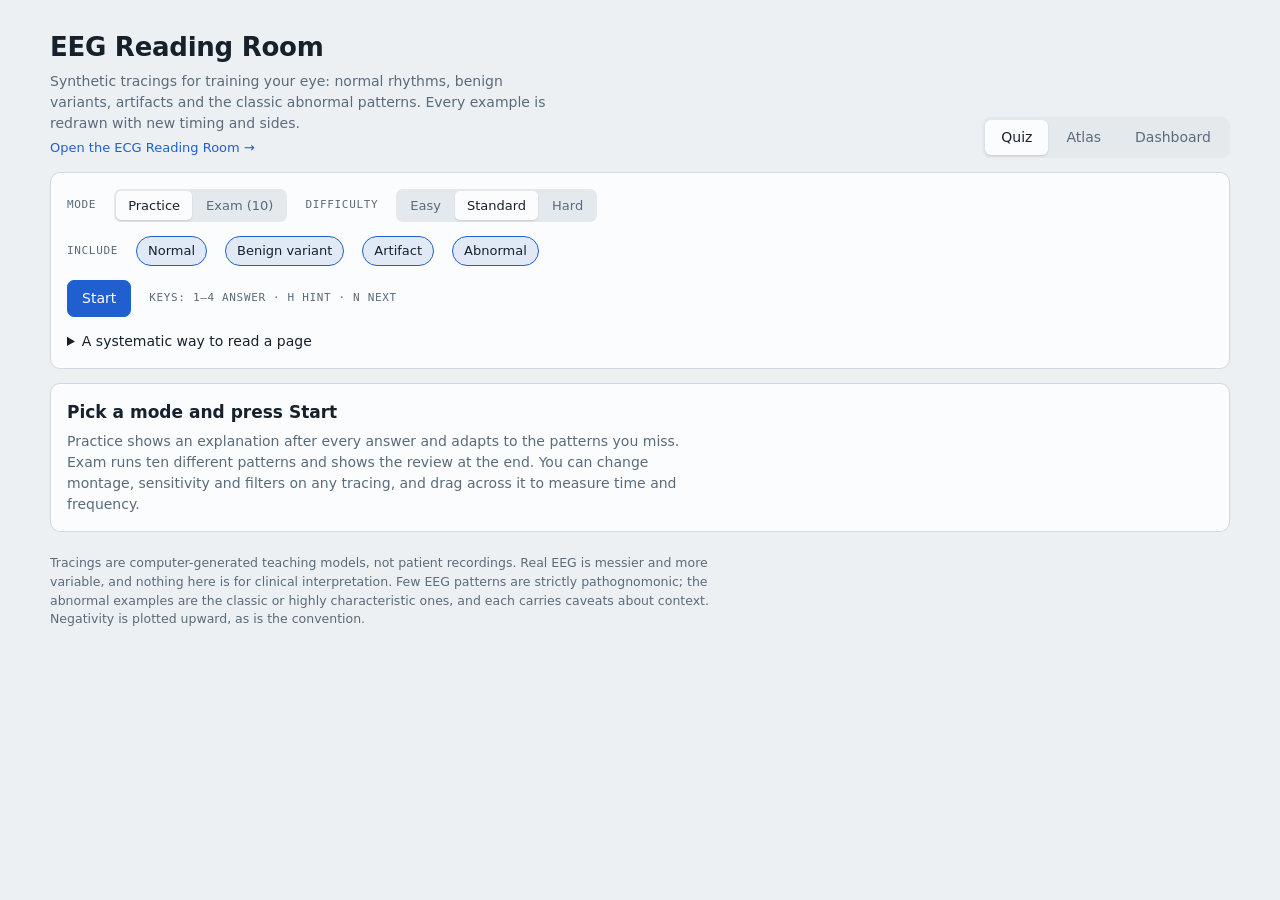
==== commit 552285e8: "Add ECG Reading Room as a sister PWA under /ecg/ Synthetic 12-lead ECG trainer: 58 patterns from a v" ====
--- a/index.html
+++ b/index.html
@@ -129,6 +129,27 @@
 .foot{margin-top:22px;color:var(--muted);font-size:12.5px;max-width:90ch}
 .prog{height:6px;background:var(--soft);border-radius:3px;overflow:hidden}
 .prog i{display:block;height:100%;background:var(--accent)}
+
+.sl{display:grid;grid-template-columns:150px minmax(0,1fr) 100px;gap:10px;align-items:center;font-size:12.5px}
+.sl .sn{color:var(--muted)}.sl output{font-family:var(--font-mono);text-align:right;font-size:12px}
+.sl input[type=range]{width:100%;accent-color:var(--accent)}.sl input:disabled{opacity:.5}
+.card select,.card input[type=number]{background:var(--panel);border:1px solid var(--line);border-radius:5px;padding:3px 7px;color:var(--ink)}
+.bgrid{display:grid;grid-template-columns:repeat(auto-fill,minmax(min(360px,100%),1fr));gap:14px}
+.bcard{border:1px solid var(--line);border-radius:10px;padding:12px;background:var(--panel);display:flex;flex-direction:column;gap:8px;min-width:0}
+.bcard dl,.facts{margin:0;display:grid;grid-template-columns:70px minmax(0,1fr);gap:5px 10px;font-size:12.5px}
+.facts{grid-template-columns:130px minmax(0,1fr);font-size:13.5px}
+.bcard dt,.facts dt{font-family:var(--font-mono);font-size:10.5px;text-transform:uppercase;letter-spacing:.05em;color:var(--muted);padding-top:3px}
+.bcard dd,.facts dd{margin:0}
+.lead2{display:grid;grid-template-columns:minmax(0,1.1fr) minmax(0,1fr);gap:18px;align-items:start}
+.dot{display:inline-block;width:10px;height:10px;border-radius:50%;margin-right:5px;vertical-align:-1px}
+.el{cursor:pointer;outline:none}.el:focus-visible circle:first-child{stroke:var(--accent)!important;stroke-width:.04!important}
+.pipe{display:grid;grid-template-columns:repeat(auto-fit,minmax(170px,1fr));gap:10px}
+.stage{border:1px solid var(--line);border-radius:8px;padding:10px 12px;display:flex;flex-direction:column;gap:4px;font-size:12.5px;background:var(--soft)}.stage b{font-size:13px}.stage span{color:var(--muted)}
+.calc{display:grid;grid-template-columns:repeat(auto-fit,minmax(150px,1fr));gap:10px}.calc label{display:flex;flex-direction:column;gap:3px;font-size:12px;color:var(--muted)}.calc input,.calc select{font-family:var(--font-mono)}
+.rcg{display:grid;grid-template-columns:minmax(0,.8fr) minmax(0,1.2fr);gap:18px;align-items:start}
+tbody tr[aria-current="true"]{background:color-mix(in srgb,var(--accent) 14%,var(--panel))}
+@media (max-width:860px){.lead2,.rcg{grid-template-columns:1fr}.sl{grid-template-columns:104px minmax(0,1fr) 84px}}
+.sister{margin-top:6px;font-size:13px}.sister a{color:var(--accent);text-decoration:none}.sister a:hover{text-decoration:underline}
 [hidden]{display:none!important}
 @media (max-width:860px){.two,.atlas{grid-template-columns:1fr}.plist{max-height:none;flex-direction:row;flex-wrap:wrap}.plist h3{width:100%}}
 @media (max-width:560px){.qgrid{grid-template-columns:1fr}.bar{grid-template-columns:84px 1fr 70px}h1{font-size:22px}}
@@ -142,6 +163,7 @@
     <div>
       <h1>EEG Reading Room</h1>
       <p>Synthetic tracings for training your eye: normal rhythms, benign variants, artifacts and the classic abnormal patterns. Every example is redrawn with new timing and sides.</p>
+      <p class="sister"><a href="ecg/">Open the ECG Reading Room →</a></p>
     </div>
     <nav class="tabs" role="tablist" aria-label="Sections">
       <button role="tab" id="tb-quiz" data-tab="quiz" aria-selected="true">Quiz</button>
@@ -197,7 +219,8 @@
 
   <!-- ATLAS -->
   <section id="tab-atlas" role="tabpanel" aria-labelledby="tb-atlas" hidden>
-    <div class="atlas">
+    <div class="row" style="margin-bottom:14px"><div class="seg" id="aSub" role="group" aria-label="Atlas section"><button type="button" data-sub="pat" aria-pressed="true">Patterns</button><button type="button" data-sub="rhy" aria-pressed="false">Rhythms</button><button type="button" data-sub="lead" aria-pressed="false">Leads &amp; montages</button><button type="button" data-sub="sig" aria-pressed="false">Signal &amp; filters</button></div></div>
+    <div class="atlas" id="aPat">
       <div class="card"><div class="plist" id="aList"></div></div>
       <div class="stack" style="min-width:0">
         <div class="row" style="justify-content:space-between">
@@ -211,6 +234,9 @@
         <div class="card two" id="aInfo"></div>
       </div>
     </div>
+    <div class="stack" id="aRhy" hidden></div>
+    <div class="stack" id="aLead" hidden></div>
+    <div class="stack" id="aSig" hidden></div>
   </section>
 
   <!-- DASHBOARD -->
@@ -707,14 +733,336 @@
   const db=$('#drillBtn',d);if(db)db.addEventListener('click',()=>{setDrill(weak.map(w=>w.p.id));setTab('quiz')});
   const rb=$('#resetBtn',d);rb.addEventListener('click',()=>{if(rb.dataset.arm){DB={answers:[],locs:[],exams:[],best:0};store.save(DB);renderDash()}else{rb.dataset.arm=1;rb.textContent='Click again to erase all progress';setTimeout(()=>{rb.dataset.arm='';rb.textContent='Reset progress'},4000)}})}
 
+/* ============ atlas: rhythms, leads, signal ============ */
+const AX={built:{},draws:{rhy:[],lead:[],sig:[]},cur:'pat'};
+const cssv=()=>{const s=getComputedStyle(document.documentElement),v=n=>s.getPropertyValue(n).trim();return{ink:v('--ink'),muted:v('--muted'),line:v('--line'),grid:v('--grid'),major:v('--grid-major'),trace:v('--trace'),accent:v('--accent'),mark:v('--mark'),panel:v('--panel'),good:v('--good'),bad:v('--bad'),warn:v('--warn'),soft:v('--soft')}};
+function cvSetup(c){const r=c.getBoundingClientRect();if(r.width<2)return null;const d=window.devicePixelRatio||1,w=Math.round(r.width),h=Math.round(r.height);if(c.width!==Math.round(w*d)||c.height!==Math.round(h*d)){c.width=Math.round(w*d);c.height=Math.round(h*d)}const g=c.getContext('2d');g.setTransform(d,0,0,d,0,0);g.clearRect(0,0,w,h);return{g,w,h,C:cssv()}}
+function mkCanvas(host,h){const c=el('canvas');c.style.cssText='display:block;width:100%;height:'+h+'px';host.appendChild(c);return c}
+function slider(host,label,o,on){const L=!!o.log,toV=x=>L?o.min*Math.pow(o.max/o.min,x/1000):x,toX=v=>L?1000*Math.log(v/o.min)/Math.log(o.max/o.min):v;
+  const w=el('label','sl');w.innerHTML=`<span class="sn">${label}</span><input type="range" min="${L?0:o.min}" max="${L?1000:o.max}" step="${L?1:o.step}" value="${toX(o.val)}"><output></output>`;
+  const i=$('input',w),out=$('output',w);const upd=()=>{out.textContent=o.fmt?o.fmt(toV(+i.value)):toV(+i.value)};
+  i.addEventListener('input',()=>{upd();on(toV(+i.value))});upd();host.appendChild(w);return{get:()=>toV(+i.value),set:v=>{i.value=toX(v);upd()},input:i}}
+function segment(host,opts,cur,on){const s=el('div','seg');s.setAttribute('role','group');opts.forEach(([v,t])=>{const b=el('button',null,t);b.type='button';b.dataset.v=v;b.setAttribute('aria-pressed',String(v===cur));b.addEventListener('click',()=>{$$('button',s).forEach(x=>x.setAttribute('aria-pressed',String(x===b)));on(v)});s.appendChild(b)});host.appendChild(s);return s}
+function fmtSI(v,u){const a=Math.abs(v),p=[[1e9,'G'],[1e6,'M'],[1e3,'k'],[1,''],[1e-3,'m'],[1e-6,'µ'],[1e-9,'n'],[1e-12,'p']];for(const[s,x]of p)if(a>=s*.9995)return(+(v/s).toPrecision(3))+' '+x+u;return(+v.toPrecision(3))+' '+u}
+const NICE=[1,2,5,10,20,50,100,200,500,1000,2000];
+/* generic multi-row tracing painter (negativity up: positive values are drawn downward) */
+function drawRows(cv,rows,o){const S=cvSetup(cv);if(!S)return;const{g,w,C}=S,narrow=w<560,L=o.labelW?(narrow?Math.min(o.labelW,80):o.labelW):0,bw=o.bars===false?6:50,rh=o.rowH,top=4,pw=w-L-bw,t0=o.t0,dur=o.dur,X=t=>L+(t-t0)/dur*pw;
+  cv._geo={L,pw,t0,dur};const nr=rows.length,gb=top+nr*rh;
+  const kmax=Math.round(dur*10);for(let k=0;k<=kmax;k++){const major=k%10===0;if(!major&&pw/dur/10<5)continue;const x=Math.round(X(t0+k/10))+.5;g.strokeStyle=major?C.major:C.grid;g.lineWidth=1;g.beginPath();g.moveTo(x,top);g.lineTo(x,gb);g.stroke();
+    if(major){g.fillStyle=C.muted;g.font='11px '+getComputedStyle(document.body).getPropertyValue('--font-mono');g.textAlign=k===0?'left':k===kmax?'right':'center';g.fillText(k/10+' s',x+(k===0?-2:k===kmax?2:0),gb+15)}}
+  rows.forEach((r,k)=>{const y0=top+k*rh,cy=y0+rh/2;g.strokeStyle=C.line;g.lineWidth=1;g.beginPath();g.moveTo(L,y0+rh+.5);g.lineTo(L+pw,y0+rh+.5);g.stroke();
+    const i0=Math.max(0,Math.floor(t0*FS)),i1=Math.min(r.data.length-1,Math.ceil((t0+dur)*FS));let m=0,pk=1e-9;for(let i=i0;i<=i1;i++)m+=r.data[i];m/=(i1-i0+1);for(let i=i0;i<=i1;i++)pk=Math.max(pk,Math.abs(r.data[i]-m));
+    const sc=r.px!=null?r.px:o.norm?(rh*.42)/pk:o.pxUv;
+    g.save();g.beginPath();g.rect(L,y0+1,pw,rh-1);g.clip();g.strokeStyle=C.trace;g.lineWidth=o.lw||1.25;g.lineJoin='round';g.beginPath();
+    for(let i=i0;i<=i1;i++){const x=X(i/FS),y=cy+(r.data[i]-m)*sc;i===i0?g.moveTo(x,y):g.lineTo(x,y)}g.stroke();g.restore();
+    if(L){g.fillStyle=r.color||C.ink;g.fillRect(0,y0+6,3,rh-12);g.textAlign='left';g.font='600 12.5px '+getComputedStyle(document.body).fontFamily;g.fillText(r.label,9,cy-(r.sub?2:-4));if(r.sub){g.fillStyle=C.muted;g.font='11px '+getComputedStyle(document.body).fontFamily;g.fillText(r.sub,9,cy+12)}}
+    if(o.bars!==false){let ub=NICE[0];for(const n of NICE)if(n*sc<=rh*.8)ub=n;const len=ub*sc,bx=L+pw+10;g.strokeStyle=C.muted;g.lineWidth=1.5;g.beginPath();g.moveTo(bx,cy-len/2);g.lineTo(bx,cy+len/2);g.stroke();g.fillStyle=C.muted;g.font='10.5px '+getComputedStyle(document.body).getPropertyValue('--font-mono');g.textAlign='left';g.fillText(ub+' µV',bx+5,cy+4)}});
+  return gb+22}
+function attachMeasure(cv,out){let a=null,b=null;const T=e=>{const r=cv.getBoundingClientRect(),G=cv._geo;return clamp(G.t0+((e.clientX-r.left)-G.L)/G.pw*G.dur,G.t0,G.t0+G.dur)};
+  const paint=()=>{if(cv._redraw)cv._redraw();if(a==null||b==null||a===b)return;const g=cv.getContext('2d'),G=cv._geo,C=cssv(),x=t=>G.L+(t-G.t0)/G.dur*G.pw,h=cv.getBoundingClientRect().height;g.save();g.globalAlpha=.14;g.fillStyle=C.mark;g.fillRect(x(Math.min(a,b)),0,Math.abs(x(b)-x(a)),h-20);g.globalAlpha=1;g.strokeStyle=C.mark;g.lineWidth=1.5;[a,b].forEach(t=>{g.beginPath();g.moveTo(x(t),0);g.lineTo(x(t),h-20);g.stroke()});g.restore();const dt=Math.abs(b-a);out.textContent=`Δt ${(dt*1000).toFixed(0)} ms · if it spans one cycle: ${(1/dt).toFixed(1)} Hz · if it spans n cycles: n ÷ Δt`};
+  cv.addEventListener('pointerdown',e=>{a=T(e);b=a;cv.setPointerCapture(e.pointerId);paint()});cv.addEventListener('pointermove',e=>{if(a!=null&&e.buttons){b=T(e);paint()}});cv.addEventListener('dblclick',()=>{a=b=null;out.textContent='';paint()});cv.style.cursor='crosshair';cv.style.touchAction='pan-y'}
+
+/* ---- synthetic band signals (10 s at 200 Hz) ---- */
+function bn(r,f1,f2,rms,len){let x=new Float64Array(len+400);for(let i=0;i<x.length;i++)x[i]=r.n();if(f1>0)x=Float64Array.from(ff(x,bq('hp',f1,.707)));if(f2<95)x=Float64Array.from(ff(x,bq('lp',f2,.707)));const o=new Float32Array(len);let s=0;for(let i=0;i<len;i++){o[i]=x[i+200];s+=o[i]*o[i]}const k=rms/Math.sqrt(s/len+1e-12);for(let i=0;i<len;i++)o[i]*=k;return o}
+function phs(r,f,fm,len){const m=bn(r,.15,1.2,1,len),o=new Float32Array(len);let p=r.r(0,6.283);for(let i=0;i<len;i++){p+=6.2832*f*(1+fm*m[i])/FS;o[i]=p}return o}
+function envl(r,d,len){const e=bn(r,.15,.9,1,len),o=new Float32Array(len);for(let i=0;i<len;i++)o[i]=Math.max(0,.8+d*e[i]);return o}
+const SPC=[2.2,6,9];
+function makeBands(seed){const r=mkRand(seed),o={},z=()=>new Float32Array(N);let p,e,n,x;
+  p=phs(r,.25,.3,N);n=bn(r,.05,.8,1,N);x=z();for(let i=0;i<N;i++)x[i]=Math.sin(p[i])*90+n[i]*30;o.slow=x;
+  p=phs(r,1.7,.22,N);e=envl(r,.5,N);n=bn(r,.5,3.5,1,N);x=z();for(let i=0;i<N;i++)x[i]=Math.sin(p[i])*e[i]*50+n[i]*14;o.delta=x;
+  p=phs(r,6,.1,N);e=envl(r,.5,N);n=bn(r,4,8,1,N);x=z();for(let i=0;i<N;i++)x[i]=Math.sin(p[i])*e[i]*28+n[i]*6;o.theta=x;
+  p=phs(r,10,.035,N);e=envl(r,.9,N);n=bn(r,8,13,1,N);x=z();for(let i=0;i<N;i++)x[i]=Math.sin(p[i])*e[i]*32+n[i]*3;o.alpha=x;
+  p=phs(r,9.5,.03,N);e=envl(r,.9,N);n=bn(r,8,13,1,N);x=z();for(let i=0;i<N;i++)x[i]=(Math.sin(p[i])+.5*Math.sin(2*p[i]-1))*e[i]*26+n[i]*3;o.mu=x;
+  p=phs(r,13,.02,N);n=bn(r,2,7,1,N);const n2=bn(r,.5,3,1,N);x=z();for(let i=0;i<N;i++){let en=0,t=i/FS;SPC.forEach(c=>{const u=(t-c+.6)/1.2;if(u>0&&u<1)en=Math.max(en,Math.pow(Math.sin(Math.PI*u),2))});x[i]=Math.sin(p[i])*en*38+n[i]*9+n2[i]*8}o.sigma=x;
+  p=phs(r,20,.12,N);e=envl(r,.6,N);n=bn(r,14,30,1,N);x=z();for(let i=0;i<N;i++)x[i]=Math.sin(p[i])*e[i]*9+n[i]*4;o.beta=x;
+  p=phs(r,40,.1,N);e=envl(r,.6,N);n=bn(r,30,70,1,N);x=z();for(let i=0;i<N;i++)x[i]=Math.sin(p[i])*e[i]*1.6+n[i]*2.4;o.gamma=x;
+  return o}
+const BD=[
+{id:'slow',name:'Infraslow',rng:'< 0.5 Hz',color:'#8a8f98',hz:'About 1 wave every 4 s',amp:'Can exceed 100 µV',where:'Anywhere; follows the electrode, not the cortex',state:'Sweat, respiration, movement, poor electrode contact',clin:'Almost always artifact on a routine EEG. The 0.3–1 Hz low-frequency filter exists to remove it. True infraslow activity needs a DC-coupled amplifier and is mainly a research and ICU topic.',look:'A slow wandering baseline with no regular wave you can count. Suspect sweat or a loose electrode when it sways on every channel that shares one electrode.'},
+{id:'delta',name:'Delta',rng:'0.5 to under 4 Hz',color:'#7e57c2',hz:'1 to 3 waves per second',amp:'Largest of the bands, 50 to 150 µV or more',where:'Normal: frontal in deep sleep; posterior slow waves of youth in children. Abnormal if awake adult and continuous',state:'Stage N3 sleep, infancy, encephalopathy, structural lesion',clin:'Diffuse delta in an awake adult means encephalopathy. Focal, irregular (polymorphic) delta points to a structural lesion of that region. Rhythmic delta (FIRDA, OIRDA, TIRDA) has its own meanings.',look:'Slow, tall, broad waves. You can count them on your fingers in one second. Superimposed faster activity rides on top.'},
+{id:'theta',name:'Theta',rng:'4 to under 8 Hz',color:'#2c9bb5',hz:'4 to 7 waves per second',amp:'20 to 50 µV',where:'Frontocentral and temporal; widespread in children and in drowsiness',state:'Drowsiness (stage N1), young children, mild encephalopathy, medication',clin:'Scattered theta is normal in drowsy adults. Continuous diffuse theta while awake is a nonspecific mild slowing. Focal theta suggests a focal lesion or irritated cortex.',look:'Rounder and slower than alpha, but faster than the slow rolling of delta. Often irregular and mixed with other frequencies.'},
+{id:'alpha',name:'Alpha',rng:'8 to 13 Hz',color:'#2e9e5b',hz:'8 to 13 waves per second',amp:'20 to 60 µV, waxing and waning',where:'Posterior: occipital and parietal (the posterior dominant rhythm)',state:'Relaxed wakefulness with eyes closed. Blocks (attenuates) when the eyes open or with mental effort',clin:'Absent, persistently asymmetric (over 50% amplitude difference) or unreactive alpha matters. Diffuse unreactive alpha after anoxic injury ("alpha coma") carries a poor prognosis.',look:'Regular, smooth, sinusoidal waves in spindle-shaped bursts. The most recognizable rhythm.'},
+{id:'mu',name:'Mu',rng:'8 to 13 Hz, arch shaped',color:'#c28a1a',hz:'About 9 to 10 per second',amp:'20 to 50 µV',where:'Central (C3, C4), often one side more than the other',state:'Awake and at rest. Blocks with movement or thinking about movement of the opposite hand, not with eye opening',clin:'Normal. Mistaken for epileptiform activity or for alpha. It is arched, comb or "m" shaped, central rather than posterior, and does not react to eye opening.',look:'Alpha-range but with a sharper, comb-like or arch contour and central location. Compare it directly with alpha in the stacked view.'},
+{id:'sigma',name:'Sleep spindle (sigma)',rng:'12 to 15 Hz bursts',color:'#d9663a',hz:'About 13 per second for 0.5 to 2 s',amp:'20 to 50 µV, spindle-shaped envelope',where:'Central and frontocentral, near the vertex',state:'Stage N2 sleep (thalamocortical spindle generator)',clin:'Absent or asymmetric spindles can suggest a focal or thalamic problem. In coma, a "spindle coma" pattern is a recognized finding. Normal spindles are symmetric and synchronous.',look:'A short burst that swells and fades, like a spindle of thread, on a slower sleeping background.'},
+{id:'beta',name:'Beta',rng:'Above 13 Hz (13 to 30)',color:'#cc3d5f',hz:'More than 13 per second',amp:'Usually under 20 µV, often 5 to 15',where:'Frontal and central, anterior dominant',state:'Alert, concentrating or anxious; increased by benzodiazepines and barbiturates',clin:'Excess diffuse beta is typically medication. Focal increased beta (a breach rhythm) overlies a skull defect. Focal loss of beta can mark an underlying lesion or collection.',look:'Fast, low amplitude "fuzz" you can barely count. At true scale it is nearly flat next to the slower bands.'},
+{id:'gamma',name:'Gamma',rng:'Above 30 Hz (30 to 80)',color:'#b04aa3',hz:'More than 30 per second',amp:'Usually under 5 µV',where:'Barely visible on the scalp; best seen with intracranial electrodes',state:'Sensory processing and attention in research settings',clin:'On a scalp tracing, fast activity in this range is most often muscle artifact (EMG). Seeing true gamma needs a high-frequency filter of 70 Hz or more, and caution.',look:'Very fast, tiny, fuzzy. Hard to tell from muscle without the context of the face and jaw channels.'}];
+
+/* ---- Rhythms panel ---- */
+function buildRhy(){const H=$('#aRhy');H.innerHTML='';
+  const st={mode:'fit',smode:'true',gain:1,sel:new Set(['delta','theta','alpha','beta'])};let B=makeBands(Math.floor(Math.random()*1e9));
+  const intro=el('div','card stack',`<div class="row" style="justify-content:space-between"><h2>Rhythms, one at a time</h2><div class="row" id="rCtl"></div></div>
+   <p style="max-width:80ch">Every scalp EEG is a blend of rhythms. Four things separate them: <b>how many waves fit in a second</b>, <b>how tall they are</b>, <b>where on the head</b> they live, and <b>what state</b> the brain is in. Each trace below is a 2-second window; the heavy lines mark 1 second, the faint lines 0.1 s. Count the humps between heavy lines to get the frequency in Hz.</p><div class="bgrid" id="rGrid"></div>`);
+  H.appendChild(intro);
+  segment($('#rCtl',intro),[['fit','Fit each trace'],['true','True amplitude']],'fit',v=>{st.mode=v;drawAll()});
+  const nb=el('button','btn small','New examples');nb.type='button';nb.addEventListener('click',()=>{B=makeBands(Math.floor(Math.random()*1e9));drawAll();quizNext()});$('#rCtl',intro).appendChild(nb);
+  const cvs={};BD.forEach(b=>{const c=el('div','bcard',`<div class="row" style="justify-content:space-between;gap:8px"><b style="color:${b.color}">${b.name}</b><span class="pill" style="border-color:${b.color};color:var(--ink)">${b.rng}</span></div><div class="cvh"></div>
+    <dl><dt>Count</dt><dd>${b.hz}</dd><dt>Height</dt><dd>${b.amp}</dd><dt>Where</dt><dd>${b.where}</dd><dt>State</dt><dd>${b.state}</dd><dt>Eye tip</dt><dd>${b.look}</dd><dt>Meaning</dt><dd>${b.clin}</dd></dl>`);$('#rGrid',intro).appendChild(c);cvs[b.id]=mkCanvas($('.cvh',c),142)});
+  const more=el('p',null,'<span class="lbl">Not shown here</span> Lambda waves, vertex waves, K-complexes, POSTS, wickets, sawtooth waves and other transients are in the <b>Patterns</b> section, because they are shapes rather than rhythms.');intro.appendChild(more);
+
+  // stacked comparison
+  const stk=el('div','card stack',`<div class="row" style="justify-content:space-between"><h2>Side by side, one time base</h2><div class="row" id="sCtl"></div></div>
+   <p style="max-width:80ch">The same 3 seconds, same horizontal scale, one row per band. In <b>true amplitude</b> every row uses the same µV-per-pixel, so you see how tall delta really is and how small beta is. <b>Normalized</b> stretches each row to fill its lane so you can compare shape and speed. The top row is the sum of the bands whose chips are pressed: that is what the amplifier actually records.</p><div class="row" id="sChips"></div><div class="vwrap"><div id="sCv"></div><div class="vfoot"><span>Drag across the tracing to time a wave. Double-click to clear.</span><span class="read" id="sRead"></span></div></div>`);H.appendChild(stk);
+  segment($('#sCtl',stk),[['true','True amplitude'],['norm','Normalized']],'true',v=>{st.smode=v;drawAll()});
+  const gl=el('label','row lbl','Gain');gl.style.cssText='gap:6px;text-transform:none;letter-spacing:0';const gs=el('select');[[1,'×1 (about 7 µV/mm)'],[2,'×2'],[4,'×4']].forEach(([v,t])=>gs.appendChild(new Option(t,v)));gs.addEventListener('change',()=>{st.gain=+gs.value;drawAll()});gl.appendChild(gs);$('#sCtl',stk).appendChild(gl);
+  BD.forEach(b=>{const c=el('button','chip',b.name);c.type='button';c.style.borderLeft='4px solid '+b.color;c.setAttribute('aria-pressed',String(st.sel.has(b.id)));c.addEventListener('click',()=>{st.sel.has(b.id)?st.sel.delete(b.id):st.sel.add(b.id);c.setAttribute('aria-pressed',String(st.sel.has(b.id)));drawAll()});$('#sChips',stk).appendChild(c)});
+  const scv=mkCanvas($('#sCv',stk),100);attachMeasure(scv,$('#sRead',stk));scv._redraw=()=>drawStack();
+
+  // quiz
+  const qz=el('div','card stack',`<div class="row" style="justify-content:space-between"><h2>Name that rhythm</h2><span class="lbl" id="qzScore">0 of 0</span></div><p style="max-width:80ch">A 4-second sample, stretched to fill the lane. Count the waves in a second, judge the smoothness, then choose. Mu and alpha are told apart mostly by shape and location, so a hint is given where the trace is central.</p><div id="qzCv"></div><div class="row" id="qzOpts"></div><div id="qzFb" class="note" hidden></div>`);H.appendChild(qz);
+  const qcv=mkCanvas($('#qzCv',qz),132);const qs={band:null,t0:1,done:false,n:0,ok:0};const QB=BD.filter(b=>b.id!=='slow');
+  QB.forEach(b=>{const x=el('button','chip',b.name);x.type='button';x.dataset.id=b.id;x.addEventListener('click',()=>{if(qs.done)return;qs.done=true;qs.n++;const right=b.id===qs.band;if(right)qs.ok++;const a=BD.find(q=>q.id===qs.band);$$('#qzOpts .chip',qz).forEach(c=>{c.disabled=true;if(c.dataset.id===qs.band)c.style.outline='2px solid var(--good)'});if(!right)x.style.outline='2px solid var(--bad)';
+      const fb=$('#qzFb',qz);fb.hidden=false;fb.innerHTML=`<b>${right?'Correct.':'It was '+a.name+'.'}</b> ${a.rng}. ${a.look}`;$('#qzScore',qz).textContent=`${qs.ok} of ${qs.n}`;nxt.hidden=false;drawQuiz()});$('#qzOpts',qz).appendChild(x)});
+  const nxt=el('button','btn small','Next sample');nxt.type='button';nxt.hidden=true;nxt.addEventListener('click',()=>quizNext());$('#qzOpts',qz).appendChild(nxt);
+  function quizNext(){const b=QB[Math.floor(Math.random()*QB.length)];qs.band=b.id;qs.done=false;qs.t0=b.id==='sigma'?SPC[Math.floor(Math.random()*2)]-1.5:1+Math.random()*4.5;$$('#qzOpts .chip',qz).forEach(c=>{c.disabled=false;c.style.outline=''});$('#qzFb',qz).hidden=true;nxt.hidden=true;drawQuiz()}
+  function drawQuiz(){const b=BD.find(q=>q.id===qs.band);if(!b)return;qcv.style.height='132px';drawRows(qcv,[{data:B[b.id],label:'',color:b.color}],{rowH:104,t0:qs.t0,dur:4,norm:true,bars:false,lw:1.35})}
+
+  // dial
+  const dl=el('div','card stack',`<h2>Dial a frequency</h2><p style="max-width:80ch">Drag the slider and count the crests in the first second. The band names and boundaries are conventions, not cliffs: 7.9 Hz is theta and 8.0 Hz is alpha only by agreement.</p><div id="dSl" class="stack" style="gap:8px"></div><div id="dCv"></div><p id="dTx"></p>`);H.appendChild(dl);
+  const dcv=mkCanvas($('#dCv',dl),120);const ds=slider($('#dSl',dl),'Frequency',{min:.5,max:45,step:.5,val:10,fmt:v=>v.toFixed(1)+' Hz'},()=>drawDial());
+  function bandOf(f){return f<.5?'Infraslow':f<4?'Delta':f<8?'Theta':f<13?'Alpha / mu range':f<=30?'Beta':'Gamma'}
+  function drawDial(){const f=ds.get(),d=new Float32Array(N);for(let i=0;i<N;i++)d[i]=Math.sin(6.2832*f*i/FS)*40;drawRows(dcv,[{data:d,label:''}],{rowH:92,t0:0,dur:2,norm:false,pxUv:1,bars:false,lw:1.4});
+    const S=dcv.getContext('2d'),G=dcv._geo,C=cssv();const n=Math.floor(f+.5/FS);S.fillStyle=C.mark;S.font='600 11px '+getComputedStyle(document.body).fontFamily;S.textAlign='center';if(f<=14)for(let k=0;k<Math.floor(f);k++){const t=(k+.25)/f;S.fillText(String(k+1),G.L+t/G.dur*G.pw,12)}
+    $('#dTx',dl).innerHTML=`<b>${f.toFixed(1)} Hz</b>: ${f<=14?'about '+Math.floor(f)+' crests in the first second. ':'too many crests to count by eye. '}Band: <b>${bandOf(f)}</b>. One cycle lasts ${(1000/f).toFixed(0)} ms, which is ${(30/f).toFixed(1)} mm of paper at 30 mm/s.`}
+
+  function drawAll(){BD.forEach(b=>{const c=cvs[b.id];c.style.height='142px';drawRows(c,[{data:B[b.id],label:'',color:b.color}],{rowH:116,t0:1.5,dur:2,norm:st.mode==='fit',pxUv:.55,bars:true})});drawStack();drawQuiz();drawDial()}
+  function drawStack(){const comp=new Float32Array(N);BD.forEach(b=>{if(st.sel.has(b.id))for(let i=0;i<N;i++)comp[i]+=B[b.id][i]});
+    const rows=[{data:comp,label:'Mixed (Σ)',sub:st.sel.size?'chips pressed':'none selected',color:cssv().ink},...BD.map(b=>({data:B[b.id],label:b.id==='sigma'?'Spindle':b.name,sub:b.rng.replace(' to under ','–').replace('Above ','> ').replace(', arch shaped','').replace(' bursts','').replace(' Hz',''),color:b.color}))];
+    scv.style.height=(4+rows.length*60+22)+'px';drawRows(scv,rows,{rowH:60,t0:1,dur:3,norm:st.smode==='norm',pxUv:.5*st.gain,labelW:112,lw:1.2})}
+  AX.draws.rhy=[drawAll];quizNext();
+}
+
+/* ---- Leads & montages panel ---- */
+const ELI={
+Fp1:['L frontopolar','F','Left frontal pole: frontopolar and orbitofrontal cortex under the forehead (Brodmann 10/11). It sits over the frontal sinus and just above the eye, so it "sees" the eyes about as well as the brain.','Low-voltage fast activity; frontal delta in drowsiness or sleep','Blinks and vertical eye movements (large, same direction at Fp1 and Fp2), frontalis muscle'],
+Fp2:['R frontopolar','F','Right frontal pole: frontopolar and orbitofrontal cortex (Brodmann 10/11), over the frontal sinus and just above the eye.','Low-voltage fast activity; frontal delta in drowsiness or sleep','Blinks and vertical eye movements, frontalis muscle'],
+F3:['L dorsolateral frontal','F','Left dorsolateral prefrontal cortex: middle frontal gyrus and the front edge of premotor cortex (Brodmann 8/9/46).','Beta; frontal theta; frontal intermittent rhythmic delta in encephalopathy; frontal spikes','Frontalis muscle, spill-over of eye movements'],
+F4:['R dorsolateral frontal','F','Right dorsolateral prefrontal cortex: middle frontal gyrus and the front edge of premotor cortex (Brodmann 8/9/46).','Beta; frontal theta; frontal intermittent rhythmic delta in encephalopathy; frontal spikes','Frontalis muscle, spill-over of eye movements'],
+F7:['L inferior frontal / anterior temporal','F','Left inferior frontal gyrus (Broca area, Brodmann 44/45). Because it is low on the head, it also picks up the anterior temporal pole. Also written F7 in both the 10-20 and 10-10 systems.','Anterior temporal spikes and slowing often peak here; beta','Sideways eye movements (opposite polarity at F7 and F8), temporalis muscle'],
+F8:['R inferior frontal / anterior temporal','F','Right inferior frontal gyrus. Because it is low on the head, it also picks up the anterior temporal pole.','Anterior temporal spikes and slowing often peak here; beta','Sideways eye movements (opposite polarity at F7 and F8), temporalis muscle'],
+Fz:['Midline frontal','F','Superior frontal gyrus and medial frontal cortex, including the front part of the supplementary motor area (Brodmann 6/8).','Frontal midline theta; vertex waves spread forward; maximum of many frontal discharges and triphasic waves','Frontalis muscle'],
+C3:['L central','C','Left primary sensorimotor cortex: precentral and postcentral gyri (Brodmann 1 to 4), including the hand area. It governs the right hand. The letter C marks the central (Rolandic) region, not a lobe.','Mu rhythm, beta, sleep spindles, central (Rolandic) sharp waves','Rarely muscle; pulses from a scalp artery can show here'],
+C4:['R central','C','Right primary sensorimotor cortex: precentral and postcentral gyri (Brodmann 1 to 4), including the hand area. It governs the left hand.','Mu rhythm, beta, sleep spindles, central (Rolandic) sharp waves','Rarely muscle; pulses from a scalp artery can show here'],
+Cz:['Vertex','C','Paracentral lobules and the medial surface of both hemispheres at the top of the head: leg area of motor and sensory cortex, plus supplementary motor area. Samples both hemispheres, which is why it is a popular reference.','Vertex waves, K-complexes, sleep spindles','Head movement on the pillow, cardiac pulse spread'],
+Pz:['Midline parietal','P','Precuneus and the medial superior parietal lobule (Brodmann 5/7), the posterior midline of the parietal lobes.','Posterior alpha; spindles; the P300 evoked response peaks here','Rarely: electrode pop from the pillow'],
+P3:['L parietal','P','Left inferior parietal lobule: supramarginal and angular gyri (Brodmann 39/40), plus part of the superior parietal lobule.','Alpha; posterior spread of temporal and occipital discharges','Electrode pop, pillow movement'],
+P4:['R parietal','P','Right inferior parietal lobule: supramarginal and angular gyri (Brodmann 39/40), plus part of the superior parietal lobule.','Alpha; posterior spread of temporal and occipital discharges','Electrode pop, pillow movement'],
+O1:['L occipital','O','Left occipital pole: primary and association visual cortex (Brodmann 17/18/19, around the calcarine fissure).','Posterior dominant (alpha) rhythm, lambda waves, POSTS, photic driving','Electrode pop, neck muscle at low occipital positions'],
+O2:['R occipital','O','Right occipital pole: primary and association visual cortex (Brodmann 17/18/19, around the calcarine fissure).','Posterior dominant (alpha) rhythm, lambda waves, POSTS, photic driving','Electrode pop, neck muscle at low occipital positions'],
+T3:['L mid-temporal','T','Left middle temporal gyrus on the side of the brain, sitting just above the superior temporal gyrus (auditory cortex; Brodmann 21/22). Also called T7 in the 10-10 system.','Wickets, temporal alpha-range ("third rhythm"), temporal spikes and TIRDA','Jaw clenching (temporalis muscle); pulse from the temporal artery'],
+T4:['R mid-temporal','T','Right middle temporal gyrus on the side of the brain, sitting just above auditory cortex (Brodmann 21/22). Also called T8 in the 10-10 system.','Wickets, temporal alpha-range ("third rhythm"), temporal spikes and TIRDA','Jaw clenching (temporalis muscle); pulse from the temporal artery'],
+T5:['L posterior temporal','T','Left posterior temporal cortex where the temporal, parietal and occipital lobes meet (Brodmann 37/39). Also called P7 in the 10-10 system.','Posterior temporal spikes, POSTS, alpha that spreads laterally','Neck muscle, electrode pop'],
+T6:['R posterior temporal','T','Right posterior temporal cortex where the temporal, parietal and occipital lobes meet (Brodmann 37/39). Also called P8 in the 10-10 system.','Posterior temporal spikes, POSTS, alpha that spreads laterally','Neck muscle, electrode pop'],
+A1:['L ear (reference)','R','Left earlobe or mastoid. It is not over cortex, so it is used as a reference. It is not silent: it picks up inferior and anterior temporal activity and the heart.','Reference only. A temporal spike at T3 leaks into A1','ECG, temporalis muscle'],
+A2:['R ear (reference)','R','Right earlobe or mastoid. It is not over cortex, so it is used as a reference. It is not silent: it picks up inferior and anterior temporal activity and the heart.','Reference only. A temporal spike at T4 leaks into A2','ECG, temporalis muscle'],
+Fpz:['Midline frontopolar','F','Midline frontal pole. Often used as the ground electrode, which does not carry signal but anchors the patient to the amplifier common.','Ground in many systems','n/a'],
+Oz:['Midline occipital','O','Medial occipital cortex at the back of the head. Not part of the basic 19-electrode set.','Posterior dominant rhythm','Electrode pop']};
+const LOBE={F:['Frontal','#3b82c4'],C:['Central','#2e9e5b'],P:['Parietal','#8e63d6'],T:['Temporal','#d98b2b'],O:['Occipital','#cc3d5f'],R:['Reference','#7a8794']};
+const XY={};EL.forEach(e=>XY[e[0]]=[e[1],-e[2]]);XY.Fpz=[0,-1];XY.Oz=[0,1];XY.A1=[-1.33,.06];XY.A2=[1.33,.06];XY.Nasion=[0,-1.14];XY.Inion=[0,1.14];XY.LPA=[-1.13,0];XY.RPA=[1.13,0];
+const BUILD=[
+{t:'1. Find the landmarks',add:['Nasion','Inion','LPA','RPA'],txt:'Four bony landmarks anchor everything. The <b>nasion</b> is the dip at the top of the nose between the eyes. The <b>inion</b> is the bump you can feel at the base of the back of the skull. The <b>left and right preauricular points</b> are the small depressions just in front of each ear.'},
+{t:'2. Measure nasion to inion',add:['Fpz','Fz','Cz','Pz','Oz'],line:[['Nasion','Inion']],txt:'Measure the arc from nasion over the top of the head to inion. Mark points at <b>10%</b>, then every <b>20%</b>: <b>Fpz</b> (10%), <b>Fz</b> (30%), <b>Cz</b> (50%, the vertex), <b>Pz</b> (70%), <b>Oz</b> (90%). The "10 and 20" in the name comes from these steps.'},
+{t:'3. Measure ear to ear',add:['T3','C3','C4','T4'],line:[['LPA','RPA']],txt:'Measure the arc from one preauricular point to the other across the vertex. It must cross Cz. Mark at 10%, 30%, 50%, 70% and 90%: <b>T3</b>, <b>C3</b>, <b>Cz</b>, <b>C4</b>, <b>T4</b>.'},
+{t:'4. Measure the circumference',add:['Fp1','Fp2','F7','F8','T5','T6','O1','O2'],arc:true,txt:'Measure around the head through Fpz, T3, Oz and T4. Along each side, from Fpz to Oz, mark 10%, 30%, 50%, 70% and 90% of that arc: <b>Fp1, F7, T3, T5, O1</b> on the left and <b>Fp2, F8, T4, T6, O2</b> on the right. T3 and T4 fall exactly where the ear-to-ear arc crosses.'},
+{t:'5. Fill in the gaps',add:['F3','F4','P3','P4'],line:[['Fp1','O1'],['Fp2','O2']],txt:'<b>F3, C3, P3</b> and the matching right-sided <b>F4, C4, P4</b> sit on the arcs from Fp1 to O1 and from Fp2 to O2. The five points on each arc are evenly spaced: Fp1, F3, C3, P3, O1. F3 lies roughly halfway between Fz and F7, and P3 roughly halfway between Pz and T5.'},
+{t:'6. Reference and ground',add:['A1','A2'],txt:'The 19 scalp electrodes are done. <b>A1</b> and <b>A2</b> are the ear (or mastoid) electrodes used as reference. A <b>ground</b> electrode (often near Fpz) is also attached. It carries no signal but lets the amplifier cancel noise common to every electrode. In total, 19 recording electrodes + 2 reference + 1 ground.'}];
+const MONT={tcp:{name:'Longitudinal bipolar (double banana)',pairs:TCP.map(p=>[p[0],p[1]])},trans:{name:'Transverse bipolar',pairs:TRANS.map(p=>[p[0],p[1]])},
+ ear:{name:'Referential, ear reference',pairs:AVGL.map(n=>[n,n.endsWith('z')?'A1+A2':(+n.slice(-1))%2?'A1':'A2'])},cz:{name:'Referential, Cz reference',pairs:AVGL.filter(n=>n!=='Cz').map(n=>[n,'Cz'])},avg:{name:'Average reference',pairs:AVGL.map(n=>[n,'Avg'])}};
+function buildLead(){const H=$('#aLead');H.innerHTML='';const st={mode:'explore',sel:'C3',step:0,m:'tcp',ch:0};
+  const top=el('div','card stack',`<div class="row" style="justify-content:space-between"><h2>Where each lead sits and what it looks at</h2><div class="row" id="lCtl"></div></div>
+  <div class="lead2"><div><div id="lMap"></div><div class="row" id="lLeg" style="gap:6px 14px;margin-top:6px"></div></div><div id="lSide" class="stack" style="gap:10px;min-width:0"></div></div>`);H.appendChild(top);
+  segment($('#lCtl',top),[['explore','Explore the leads'],['build','Build the 10–20 system'],['chan','Channels: Input 1 / Input 2']],'explore',v=>{st.mode=v;render()});
+  Object.entries(LOBE).forEach(([k,[n,c]])=>$('#lLeg',top).appendChild(el('span','lbl',`<i class="dot" style="background:${c}"></i>${n}`)));
+  function vis(){if(st.mode==='explore')return EL.map(e=>e[0]).concat(['A1','A2']);if(st.mode==='chan')return EL.map(e=>e[0]).concat(['A1','A2']);const o=[];for(let i=0;i<=st.step;i++)o.push(...BUILD[i].add);return o}
+  function render(){const V=vis(),cur=st.mode==='build'?BUILD[st.step].add:[],R=.1;let s='';
+    s+=`<svg viewBox="-1.62 -1.45 3.24 2.92" role="img" aria-label="Top view of the head, nose at top, with the electrode positions" style="width:100%;max-width:560px;display:block;margin:auto"><defs><radialGradient id="vg"><stop offset="0" stop-color="var(--accent)" stop-opacity=".38"/><stop offset="1" stop-color="var(--accent)" stop-opacity="0"/></radialGradient><clipPath id="hc"><circle r="1.14"/></clipPath><marker id="ar" markerWidth="6" markerHeight="6" refX="5" refY="3" orient="auto"><path d="M0 0L6 3L0 6z" fill="var(--mark)"/></marker></defs>`;
+    s+=`<g clip-path="url(#hc)" opacity="${st.mode==='build'?.0:.13}"><rect x="-1.2" y="-1.2" width="2.4" height="0.85" fill="${LOBE.F[1]}"/><rect x="-1.2" y="-.35" width="2.4" height=".7" fill="${LOBE.C[1]}"/><rect x="-1.2" y=".35" width="2.4" height=".35" fill="${LOBE.P[1]}"/><rect x="-1.2" y=".7" width="2.4" height=".6" fill="${LOBE.O[1]}"/><rect x="-1.2" y="-.45" width=".5" height="1.05" fill="${LOBE.T[1]}"/><rect x=".7" y="-.45" width=".5" height="1.05" fill="${LOBE.T[1]}"/></g>`;
+    s+=`<path d="M-.14 -1.13 L0 -1.3 L.14 -1.13" fill="none" stroke="var(--muted)" stroke-width=".02"/><path d="M-1.14 -.14 C-1.3 -.14 -1.34 .22 -1.14 .26 M1.14 -.14 C1.3 -.14 1.34 .22 1.14 .26" fill="none" stroke="var(--muted)" stroke-width=".02"/><circle r="1.14" fill="none" stroke="var(--muted)" stroke-width=".022"/>`;
+    s+=`<path d="M0 -1.14V1.14M-1.14 0H1.14" stroke="var(--grid-major)" stroke-width=".008" stroke-dasharray=".03 .03"/>`;
+    if(st.mode==='build'){const b=BUILD[st.step];s+=`<g stroke="var(--accent)" stroke-width=".014" fill="none" stroke-dasharray=".05 .03">`;(b.line||[]).forEach(([a,c])=>{s+=`<path d="M${XY[a][0]} ${XY[a][1]}L${XY[c][0]} ${XY[c][1]}"/>`});if(b.arc)s+=`<circle r="1" />`;s+=`</g>`}
+    if(st.mode==='build'){V.forEach(n=>{if(['Nasion','Inion','LPA','RPA'].includes(n)){const[x,y]=XY[n];s+=`<g><path d="M${x} ${y-.07}L${x+.07} ${y}L${x} ${y+.07}L${x-.07} ${y}Z" fill="${cur.includes(n)?'var(--accent)':'var(--muted)'}"/><text x="${x+(x===0?.12:0)}" y="${x===0?y+.03:y-.12}" font-size=".075" text-anchor="${x===0?'start':'middle'}" fill="var(--ink)" font-family="var(--font-mono)">${n==='LPA'?'L preauricular':n==='RPA'?'R preauricular':n}</text></g>`}})}
+    if(st.mode==='explore'){const[x,y]=XY[st.sel];s+=`<circle cx="${x}" cy="${y}" r=".42" fill="url(#vg)"/>`}
+    if(st.mode==='chan'){const p=MONT[st.m].pairs[st.ch];if(p){const a=XY[p[0]];let tg=XY[p[1]];if(p[1]==='A1+A2')s+=`<path d="M${a[0]} ${a[1]}L${XY.A1[0]} ${XY.A1[1]}M${a[0]} ${a[1]}L${XY.A2[0]} ${XY.A2[1]}" stroke="var(--mark)" stroke-width=".022" stroke-dasharray=".04 .03"/>`;else if(tg)s+=`<path d="M${a[0]} ${a[1]}L${tg[0]} ${tg[1]}" stroke="var(--mark)" stroke-width=".026" marker-end="url(#ar)"/>`;else s+=`<text x="0" y="-.23" font-size=".085" text-anchor="middle" fill="var(--mark)" font-family="var(--font-mono)">Input 2 = mean of all electrodes</text>`}}
+    V.forEach(n=>{if(['Nasion','Inion','LPA','RPA'].includes(n))return;const[x,y]=XY[n],lobe=(ELI[n]||[,'F'])[1],col=LOBE[lobe][1],isSel=st.mode==='explore'&&n===st.sel,nw=cur.includes(n),p=st.mode==='chan'?MONT[st.m].pairs[st.ch]:null,g1=p&&p[0]===n,g2=p&&p[1]===n;
+      s+=`<g class="el" tabindex="${st.mode==='build'?-1:0}" role="button" data-n="${n}" aria-label="${n}, ${(ELI[n]||[''])[0]}"><circle cx="${x}" cy="${y}" r="${R}" fill="${g2?'var(--panel)':col}" stroke="${isSel||nw||g1||g2?'var(--ink)':'var(--panel)'}" stroke-width="${isSel||nw||g1||g2?.032:.014}"/>${g2?`<circle cx="${x}" cy="${y}" r="${R-.02}" fill="none" stroke="${col}" stroke-width=".03"/>`:''}<text x="${x}" y="${y+.027}" font-size=".078" text-anchor="middle" fill="${g2?'var(--ink)':'#fff'}" font-weight="600" font-family="var(--font-mono)" pointer-events="none">${n}</text>${g1?`<text x="${x+.12}" y="${y-.1}" font-size=".09" fill="var(--mark)" font-weight="700" font-family="var(--font-mono)">1</text>`:''}${g2?`<text x="${x+.12}" y="${y-.1}" font-size=".09" fill="var(--mark)" font-weight="700" font-family="var(--font-mono)">2</text>`:''}</g>`});
+    s+=`<text x="0" y="-1.37" font-size=".07" text-anchor="middle" fill="var(--muted)" font-family="var(--font-mono)">FRONT (nose)</text><text x="0" y="1.43" font-size=".07" text-anchor="middle" fill="var(--muted)" font-family="var(--font-mono)">BACK</text><text x="-1.58" y="-.02" font-size=".065" fill="var(--muted)" font-family="var(--font-mono)">LEFT</text><text x="1.58" y="-.02" font-size=".065" text-anchor="end" fill="var(--muted)" font-family="var(--font-mono)">RIGHT</text></svg>`;
+    $('#lMap',top).innerHTML=s;$$('#lMap .el',top).forEach(g=>{const n=g.dataset.n,act=()=>{if(st.mode==='explore'){st.sel=n;render()}else if(st.mode==='chan'){const i=MONT[st.m].pairs.findIndex(p=>p[0]===n);if(i>=0){st.ch=i;render()}}};g.addEventListener('click',act);g.addEventListener('keydown',e=>{if(e.key==='Enter'||e.key===' '){e.preventDefault();act()}})});
+    side()}
+  function side(){const S=$('#lSide',top);
+    if(st.mode==='explore'){const n=st.sel,d=ELI[n],lb=LOBE[d[1]];S.innerHTML=`<div class="row" style="gap:10px"><h2 style="font-size:22px">${n}</h2><span class="pill" style="border-color:${lb[1]};color:var(--ink)">${lb[0]}</span><span class="lbl">${d[0]}</span></div><dl class="facts"><dt>Looks at</dt><dd>${d[2]}</dd><dt>Typical activity</dt><dd>${d[3]}</dd><dt>Artifact to expect</dt><dd>${d[4]}</dd></dl><div class="note"><b>What "looking at" means.</b> An electrode is not a camera. It reports the electrical field summed over several square centimetres of cortex, blurred by cerebrospinal fluid, skull and scalp. It is most sensitive to cortex directly beneath it and to cortex whose neurons point straight outward (the crowns of gyri). Activity buried in sulci or deep in the middle of the brain is weak or reaches neighbouring electrodes instead. The shaded disc is the rough area it samples.</div><p class="lbl">Click any electrode or press Tab then Enter</p>`}
+    else if(st.mode==='build'){const b=BUILD[st.step];S.innerHTML=`<h2>${b.t}</h2><p>${b.txt}</p><div class="row"><button class="btn small" id="bPrev" type="button" ${st.step?'':'disabled'}>Back</button><button class="btn small primary" id="bNext" type="button" ${st.step<BUILD.length-1?'':'disabled'}>Next step</button><span class="lbl">Step ${st.step+1} of ${BUILD.length}</span></div><div class="note"><b>Naming rule.</b> Letter = region (Fp frontal pole, F frontal, C central, P parietal, T temporal, O occipital, A ear). Number = side and distance: <b>odd = left, even = right, z = midline</b> ("zero"). Within a side, a bigger number is farther from the midline, so F3 is nearer the midline than F7. Standard spacing is the same fraction of every head, so a child and an adult are measured the same way.</div>`;
+      $('#bPrev',S).onclick=()=>{st.step--;render()};$('#bNext',S).onclick=()=>{st.step++;render()}}
+    else{const M=MONT[st.m];S.innerHTML=`<div class="row"><label class="row lbl" style="gap:6px;text-transform:none;letter-spacing:0">Montage <select id="mSel"></select></label></div><div class="tw" style="max-height:290px;overflow:auto"><table><thead><tr><th>#</th><th>Input 1 (G1)</th><th>Input 2 (G2)</th><th>Samples</th></tr></thead><tbody id="mTb"></tbody></table></div><div id="mTx" class="note"></div>`;
+      const sel=$('#mSel',S);Object.entries(MONT).forEach(([k,m])=>sel.appendChild(new Option(m.name,k)));sel.value=st.m;sel.onchange=()=>{st.m=sel.value;st.ch=0;render()};
+      $('#mTb',S).innerHTML=M.pairs.map((p,i)=>{const a=ELI[p[0]][0],b=ELI[p[1]]?ELI[p[1]][0]:null;return`<tr data-i="${i}" ${i===st.ch?'aria-current="true"':''} style="cursor:pointer"><td>${i+1}</td><td><b>${p[0]}</b></td><td>${p[1]}</td><td>${st.m==='tcp'||st.m==='trans'?a+' ↔ '+b:a}</td></tr>`}).join('');
+      $$('#mTb tr',S).forEach(r=>r.addEventListener('click',()=>{st.ch=+r.dataset.i;render()}));const p=M.pairs[st.ch],bip=st.m==='tcp'||st.m==='trans';
+      $('#mTx',S).innerHTML=`<b>${p[0]} − ${p[1]==='Avg'?'average of all electrodes':p[1]}.</b> The amplifier plots Input 1 minus Input 2. When Input 1 is <b>more negative</b> than Input 2 the trace deflects <b>up</b>; when it is more positive the trace goes <b>down</b>. ${bip?'Because both inputs are on the scalp, activity common to both cancels and only the <i>difference</i> between the two sites is drawn. That is why bipolar channels localize well (phase reversals) and why very widespread slow activity can look smaller.':'Input 2 is meant to be quiet, so each trace approximates the absolute potential under Input 1. Any activity at the reference leaks into every channel with the opposite sign.'}`;
+      const cr=$('#mTb tr[aria-current]',S);if(cr)cr.scrollIntoView({block:'nearest'})}}
+  render();
+
+  // rules card
+  H.appendChild(el('div','card two',`<div><h3>Which lead is positive and which is negative?</h3><ul class="f"><li>An EEG channel is always a <b>difference</b> of two inputs, Input 1 (G1) and Input 2 (G2). Neither wire is inherently positive or negative.</li><li>By convention, if <b>Input 1 is more negative than Input 2, the pen deflects up</b>. More positive deflects down. So <b>negativity is plotted up</b>.</li><li>The channel is a statement about <b>Input 1 relative to Input 2</b>. Swap them and the trace flips.</li><li>A <b>ground</b> is also attached to the patient. It is not a recording input; it lets the amplifier reject mains hum common to everything.</li></ul></div><div><h3>Reading polarity to find a focus</h3><ul class="f"><li>In a bipolar chain, the electrode shared by two adjacent channels is the one that matters. If those two channels deflect in <b>opposite</b> directions, it is a <b>phase reversal</b>, and the source is under the shared electrode.</li><li>For a surface-<b>negative</b> source, the pair of tips <b>point toward each other</b> (upper channel down, lower channel up). For a surface-positive source they point away.</li><li>In a referential montage, find the electrode with the biggest deflection. The reference must be quiet or its activity appears in every channel.</li><li>Try it in the polarity lab below.</li></ul></div>`));
+  polLab(H);
+  AX.draws.lead=[()=>AX.polDraw&&AX.polDraw()];
+}
+function polLab(H){const CH=['Fp1','F3','C3','P3','O1'],st={s:2,pol:-1,sg:.75};
+  const card=el('div','card stack',`<div class="row" style="justify-content:space-between"><h2>Polarity lab: moving a source under a chain of leads</h2><div class="row" id="pCtl"></div></div><p style="max-width:84ch">A small patch of cortex, a <i>source</i>, makes a field that falls off with distance. Slide it along the left parasagittal chain (Fp1, F3, C3, P3, O1). The top row is the field on the scalp. The middle row is what a bipolar chain draws, each channel Input 1 minus Input 2. The bottom row is what each electrode draws against a quiet reference.</p><div id="pSl" class="stack" style="gap:8px"></div><canvas style="display:block;width:100%;height:450px"></canvas><div id="pTx" class="note"></div>`);H.appendChild(card);
+  const cv=$('canvas',card),sl=slider($('#pSl',card),'Source position',{min:-.5,max:4.5,step:.05,val:2,fmt:v=>`${v<-.2||v>4.2?'beyond the chain, near ':'near '}${CH[clamp(Math.round(v),0,4)]}`},v=>{st.s=v;draw()});
+  segment($('#pCtl',card),[['-1','Surface-negative source'],['1','Surface-positive source']],'-1',v=>{st.pol=+v;draw()});segment($('#pCtl',card),[['.75','Superficial'],['1.5','Deeper, broader']],'.75',v=>{st.sg=+v;draw()});
+  function draw(){const S=cvSetup(cv);if(!S)return;const{g,w,C}=S,ml=14,mr=14,X=i=>ml+(i+.7)/5.4*(w-ml-mr),V=i=>st.pol*Math.exp(-Math.pow(i-st.s,2)/(2*st.sg*st.sg)),fm=getComputedStyle(document.body).getPropertyValue('--font-mono'),ff_=getComputedStyle(document.body).fontFamily;
+    const yA=78,kA=52,yB=212,kB=95,yC=386,kC=52;
+    const lab=(t,y)=>{g.fillStyle=C.muted;g.font='10.5px '+fm;g.textAlign='left';g.fillText(t,ml,y)};
+    const arrow=(x,y0,dy,col)=>{g.strokeStyle=col;g.fillStyle=col;g.lineWidth=3;if(Math.abs(dy)<2.5){g.beginPath();g.arc(x,y0,2.6,0,6.3);g.fill();return}g.beginPath();g.moveTo(x,y0);g.lineTo(x,y0+dy-Math.sign(dy)*7);g.stroke();g.beginPath();g.moveTo(x,y0+dy);g.lineTo(x-6,y0+dy-Math.sign(dy)*10);g.lineTo(x+6,y0+dy-Math.sign(dy)*10);g.closePath();g.fill()};
+    [yA,yB,yC].forEach(y=>{g.strokeStyle=C.major;g.lineWidth=1;g.beginPath();g.moveTo(ml,y+.5);g.lineTo(w-mr,y+.5);g.stroke()});
+    lab('SCALP POTENTIAL  (negativity plotted up)',14);lab('BIPOLAR CHAIN  (Input 1 − Input 2)',140);lab('REFERENTIAL  (each electrode − quiet reference)',318);
+    g.strokeStyle=C.ink;g.lineWidth=1.6;g.beginPath();for(let px=0;px<=w-ml-mr;px+=2){const i=(px/(w-ml-mr)*5.4)-.7;const x=ml+px,y=yA+V(i)*kA;px?g.lineTo(x,y):g.moveTo(x,y)}g.stroke();
+    const ds=[];for(let j=0;j<4;j++)ds.push(V(j)-V(j+1));
+    CH.forEach((n,i)=>{g.fillStyle=C.ink;g.beginPath();g.arc(X(i),yA+V(i)*kA,4,0,6.3);g.fill();g.fillStyle=C.muted;g.font='11px '+fm;g.textAlign='center';g.fillText(n,X(i),st.pol<0?yA+17:yA-10)});
+    const col=d=>d>0?C.mark:C.accent;
+    ds.forEach((d,j)=>{const x=(X(j)+X(j+1))/2;arrow(x,yB,d*kB,col(d));g.fillStyle=C.muted;g.font='11px '+fm;g.textAlign='center';g.fillText(CH[j]+'–'+CH[j+1],x,yB+72)});
+    CH.forEach((n,i)=>{const v=V(i);arrow(X(i),yC,v*kC,col(v));g.fillStyle=C.muted;g.font='11px '+fm;g.textAlign='center';g.fillText(n,X(i),yC+52)});
+    g.font='11px '+ff_;g.textAlign='right';g.fillStyle=C.accent;g.fillText('▲ up = Input 1 more negative',w-mr,14);g.fillStyle=C.mark;g.fillText('▼ down = Input 1 more positive',w-mr,28);
+    // reversal
+    const sig=[];ds.forEach((d,j)=>{if(Math.abs(d)>.05)sig.push(j)});let rev=null;for(let k=0;k<sig.length-1;k++){const a=sig[k],b=sig[k+1];if(ds[a]*ds[b]<0){rev={a,b};break}}
+    const dir=d=>d>0?'down':'up';let tx;
+    if(rev){const{a,b}=rev;const neg=ds[a]>0,at=b===a+1?CH[b]:null,x0=at?X(b):(X(a+1)+X(b))/2;g.strokeStyle=C.good;g.lineWidth=1.5;g.setLineDash([5,4]);g.beginPath();g.moveTo(x0,30);g.lineTo(x0,yC+36);g.stroke();g.setLineDash([]);g.fillStyle=C.good;g.font='600 11px '+fm;g.textAlign='center';g.fillText('phase reversal',x0,122);
+      tx=at?`<b>Phase reversal at ${at}.</b> ${CH[a]}–${CH[a+1]} deflects <b>${dir(ds[a])}</b> and ${CH[b]}–${CH[b+1]} deflects <b>${dir(ds[b])}</b>. The tips point <b>${neg?'toward':'away from'}</b> each other, so the focus is <b>${neg?'surface-negative':'surface-positive'}</b> and lies under <b>${at}</b>.`:`<b>Reversal across a flat channel.</b> The source sits between ${CH[a+1]} and ${CH[b]}, which read nearly the same (equipotential), so their channel is flat and the reversal straddles it. The focus is ${neg?'surface-negative':'surface-positive'}.`}
+    else tx=`<b>No phase reversal.</b> The source is beyond the end of this chain, so every channel deflects the same way and the amplitude is biggest at the end nearest the source. A chain that shows no reversal does not contain the focus. You need a neighbouring chain.`;
+    tx+=` In the bottom row, the electrode with the tallest arrow is the one closest to the source.`;$('#pTx',card).innerHTML=tx}
+  AX.polDraw=draw}
+
+/* ---- Signal & filters panel ---- */
+const stageFc=(k,f,n)=>{const q=Math.sqrt(Math.pow(2,1/n)-1);return k==='hp'?f*q:f/q};
+function rc1(x,fc,type){const K=Math.tan(Math.PI*fc/FS),y=new Float32Array(x.length);let px=x[0],py=type==='lp'?x[0]:0;if(type==='lp'){const a=K/(1+K),b=(1-K)/(1+K);for(let i=0;i<x.length;i++){py=a*(x[i]+px)+b*py;px=x[i];y[i]=py}}else{const c=1/(1+K),b=(1-K)/(1+K);for(let i=0;i<x.length;i++){py=c*(x[i]-px)+b*py;px=x[i];y[i]=py}}return y}
+function magK(k,f){const w=2*Math.PI*f/FS,c1=Math.cos(w),s1=Math.sin(w),c2=Math.cos(2*w),s2=Math.sin(2*w);return Math.hypot(k[0]+k[1]*c1+k[2]*c2,k[1]*s1+k[2]*s2)/Math.hypot(1+k[3]*c1+k[4]*c2,k[3]*s1+k[4]*s2)}
+function gainRC(kind,f,fc,n){const x=Math.tan(Math.PI*f/FS)/Math.tan(Math.PI*fc/FS);return kind==='lp'?Math.pow(1/Math.sqrt(1+x*x),n):Math.pow(x/Math.sqrt(1+x*x),n)}
+const NOTCH=bq('notch',60,25);
+const card=(h,body)=>el('div','card stack',`<h2>${h}</h2>${body}`);
+
+function buildSig(){const H=$('#aSig');H.innerHTML='';
+  // 1. pipeline
+  H.appendChild(el('div','card stack',`<h2>From brain to screen: how a scalp signal is measured</h2><p style="max-width:84ch">A scalp EEG is a few tens of microvolts, about a thousand times smaller than the ECG on the same patient. Everything that makes a tracing clear is about protecting that tiny difference from much larger interference. Follow the chain left to right.</p>
+  <div class="pipe"><div class="stage"><b>1 Electrode and skin</b><span>Silver/silver chloride or gold cup with conductive gel on abraded skin. Aim for impedance under 5 kΩ and similar at every site.</span></div><div class="stage"><b>2 Differential amplifier</b><span>Subtracts Input 2 from Input 1 and multiplies the difference about 1000 times. Noise common to both inputs cancels. A ground electrode anchors the patient. Good amplifiers reject common signals by more than 100 dB.</span></div><div class="stage"><b>3 Anti-alias filter</b><span>A hardware low-pass keeps frequencies above half the sampling rate out, so they cannot fold back as false slow waves.</span></div><div class="stage"><b>4 Digitizer</b><span>Samples 256 to 512 times a second or more, with enough resolution to see a fraction of a microvolt.</span></div><div class="stage"><b>5 Display filters</b><span>Low-frequency filter (high-pass), high-frequency filter (low-pass) and a 60 Hz notch are chosen for each view and normally leave the stored data untouched.</span></div><div class="stage"><b>6 Display</b><span>Sensitivity in µV per mm (7 is typical) and a 30 mm per second time base.</span></div></div>
+  <ul class="f" style="columns:2;column-gap:28px"><li>Brain: 10 to 100 µV, 0.5 to 40 Hz mostly</li><li>ECG: about 1 mV on the chest, much less on the scalp</li><li>Muscle: hundreds of µV, 20 to 300 Hz</li><li>Mains pickup: can be thousands of µV at the input, at exactly 60 Hz (50 Hz in many countries)</li><li>Sweat and electrode drift: hundreds of µV, below 0.5 Hz</li><li>Eye movement: hundreds of µV, below about 5 Hz</li></ul>`));
+
+  // 2. reading amplitude and time
+  const rd=el('div','card stack',`<h2>Measuring a wave on the page</h2><p style="max-width:84ch">The standard display is <b>30 mm per second</b>, so 1 mm is about 33 ms and 30 mm is exactly 1 s. Height is set by the <b>sensitivity</b>: at 7 µV/mm, a wave 5 mm tall (peak to peak) is 35 µV. Count waves, measure the paper, and the arithmetic follows.</p><div class="calc"><label>Waves counted<input type="number" id="cN" value="10" min="1" step="1"></label><label>over (mm of paper)<input type="number" id="cD" value="30" min="1" step="1"></label><label>Paper speed<select id="cS"><option>15</option><option selected>30</option><option>60</option></select></label><label>Wave height (mm, peak to peak)<input type="number" id="cH" value="5" min="0" step=".5"></label><label>Sensitivity (µV/mm)<select id="cV"><option>3</option><option>5</option><option selected>7</option><option>10</option><option>15</option><option>20</option></select></label></div><p id="cOut" class="note"></p>`);H.appendChild(rd);
+  const calc=()=>{const n=+$('#cN',rd).value,d=+$('#cD',rd).value,sp=+$('#cS',rd).value,h=+$('#cH',rd).value,sv=+$('#cV',rd).value;const f=d>0?n/(d/sp):0;const b=f<.5?'infraslow':f<4?'delta':f<8?'theta':f<13?'alpha range':f<=30?'beta':'gamma';$('#cOut',rd).innerHTML=`<b>${f.toFixed(1)} Hz</b> (${b}). ${n} waves in ${(d/sp).toFixed(2)} s. Amplitude <b>${(h*sv).toFixed(0)} µV</b> peak to peak. One cycle is ${(1000/Math.max(f,.01)).toFixed(0)} ms.`};$$('input,select',rd).forEach(i=>i.addEventListener('input',calc));calc();
+
+  diffLab(H);filtLab(H);rcLab(H);aliasLab(H);
+
+  // checklist
+  H.appendChild(el('div','card two',`<div><h3>Settings in routine use</h3><div class="tw"><table><thead><tr><th>Filter</th><th>Corner</th><th>Time constant</th></tr></thead><tbody>${[['Low-frequency (high-pass)',.1],['',.3],['',.5],['',1],['',5],['High-frequency (low-pass)',15],['',35],['',70]].map(([n,f],i)=>`<tr><td>${n||''}</td><td>${f} Hz</td><td>${(1/(2*Math.PI*f)).toFixed(f<2?2:3)} s</td></tr>`).join('')}</tbody></table></div><p class="lbl" style="margin-top:8px">Time constant TC = 1 ÷ (2π × corner frequency)</p></div>
+  <div><h3>Pitfalls</h3><ul class="f"><li><b>Low-frequency filter too high</b> (above about 1 Hz) removes true delta, shrinks slow waves and bends the baseline after every big deflection.</li><li><b>High-frequency filter too low</b> rounds off spikes so they look like slow waves and hides fast activity. It also removes muscle, which can make a tracing look cleaner than the recording was.</li><li><b>The 60 Hz notch</b> hides, rather than cures, a poor electrode connection. Fix the contact first, and use the notch last.</li><li><b>Filters ring.</b> A sharp event passed through a filter can leave an echo that looks like a second wave, and a filtered tracing is not a faithful copy of what the brain did.</li><li><b>Compare before you conclude.</b> If a pattern changes drastically when a filter is changed, it was filter-sensitive. Review it with wide settings.</li></ul></div>`));
+  H.appendChild(el('div','card stack',`<h2>Checklist for a clean tracing</h2><ul class="f" style="columns:2;column-gap:28px"><li><b>Skin and electrodes.</b> Abrade, gel, check impedance under 5 kΩ and balanced between sites.</li><li><b>Matched impedance.</b> Common-mode rejection is only as good as the match between the two inputs.</li><li><b>Ground and shielding.</b> Short twisted leads, keep cables away from mains cords and monitors, one ground.</li><li><b>Right montage.</b> Bipolar to localize, referential for field and amplitude, average reference only with wide coverage.</li><li><b>Filters in their place.</b> Wide while reading, narrow only to confirm, notch last.</li><li><b>Sampling high enough.</b> At least 3 times the highest frequency of interest, with the anti-alias filter on.</li><li><b>Document artifacts.</b> Tag blinks, chewing, movement and electrode pops so they are not read as brain.</li><li><b>Averaging.</b> For evoked responses, noise falls with the square root of the number of trials averaged, so 100 trials gain 10 times in signal-to-noise.</li></ul>`));
+  AX.draws.sig=[()=>AX.sigDraw.forEach(f=>f())]}
+AX.sigDraw=[];
+
+/* ---- differential amplifier lab ---- */
+function diffLab(H){const LEN=400,r=mkRand(41),t=i=>i/FS,st={mains:300,m:.25};
+  const p=phs(r,10,.03,LEN),e=envl(r,.6,LEN),n1=bn(r,3,8,1,LEN),n2=bn(r,3,8,1,LEN),a=new Float32Array(LEN),b=new Float32Array(LEN),mains=new Float32Array(LEN);
+  for(let i=0;i<LEN;i++){a[i]=Math.sin(p[i])*e[i]*26+n1[i]*6;mains[i]=Math.sin(6.2832*60*t(i))}for(let i=0;i<LEN;i++)b[i]=.6*(a[Math.max(0,i-8)])+n2[i]*7;
+  const c=el('div','card stack',`<h2>Why two inputs? The differential amplifier</h2><p style="max-width:84ch">Both electrodes pick up the same 60 Hz hum from the room, hundreds of times bigger than the brain signal. Because the hum is <i>common</i> to both inputs, subtracting one from the other removes it, while the brain signal, which differs between sites, survives. The cancellation is only as good as the <b>balance</b> between the two skin contacts. Unequal impedance turns some of the common hum into a difference.</p><div id="dfS" class="stack" style="gap:8px"></div><div class="vwrap"><div id="dfC"></div></div><p id="dfT" class="note"></p>`);H.appendChild(c);
+  const cv=mkCanvas($('#dfC',c),400),sm=slider($('#dfS',c),'Mains pickup',{min:0,max:600,step:10,val:300,fmt:v=>v+' µV'},v=>{st.mains=v;draw()}),si=slider($('#dfS',c),'Impedance mismatch',{min:0,max:100,step:1,val:25,fmt:v=>v+' %'},v=>{st.m=v/100;draw()});
+  const bt=el('button','btn small','Prepare the skin (match the contacts)');bt.type='button';bt.addEventListener('click',()=>{si.set(3);st.m=.03;draw()});$('#dfS',c).appendChild(bt);
+  function draw(){const e1=new Float32Array(LEN),e2=new Float32Array(LEN),out=new Float32Array(LEN),idl=new Float32Array(LEN);for(let i=0;i<LEN;i++){e1[i]=a[i]+st.mains*mains[i];e2[i]=b[i]+(1-st.m)*st.mains*mains[i];out[i]=e1[i]-e2[i];idl[i]=a[i]-b[i]}
+    const rows=[{data:e1,label:'Electrode 1',sub:'EEG + hum',px:.1},{data:e2,label:'Electrode 2',sub:'EEG + hum (unequal)',px:.1},{data:out,label:'Output',sub:'Input 1 − Input 2',px:.8,color:cssv().accent},{data:idl,label:'Ideal',sub:'no hum at all',px:.8}];
+    cv.style.height=(4+rows.length*88+22)+'px';drawRows(cv,rows,{rowH:88,t0:0,dur:2,labelW:132,lw:1.2});
+    const res=st.m*st.mains,rej=st.m>0?20*Math.log10(1/st.m):Infinity;$('#dfT',c).innerHTML=`Hum left in the output: <b>${res.toFixed(0)} µV</b> (hum in each electrode ${st.mains} µV; ideal EEG difference about 25 µV). Rejection achieved: <b>${isFinite(rej)?rej.toFixed(0)+' dB':'complete'}</b>. ${st.m>.1?'The brain signal is buried: this is why high or unequal electrode impedance makes a 60 Hz tracing.':st.m>.03?'Better. The hum is smaller than the EEG but still visible.':'The hum cancels almost completely.'}`}
+  AX.sigDraw.push(draw)}
+
+/* ---- filter lab ---- */
+function filtLab(H){const L=6000,r=mkRand(23),st={lff:.5,hff:70,notch:false,ord:1,on:new Set(['spk','drift','emg','mains'])},T0=20,DU=5;
+  const x={eeg:new Float32Array(L),spk:new Float32Array(L),drift:bn(r,.05,.4,150,L),emg:bn(r,25,85,12,L),mains:new Float32Array(L),ecg:new Float32Array(L)};
+  {const p=phs(r,10,.04,L),e=envl(r,.9,L),th=bn(r,4,7.5,7,L),de=bn(r,.5,3.5,14,L);for(let i=0;i<L;i++){x.eeg[i]=Math.sin(p[i])*e[i]*22+th[i]+de[i];x.mains[i]=30*Math.sin(6.2832*60*i/FS)}
+   [21.6,23.9].forEach(c=>{for(let i=Math.floor((c-.1)*FS);i<(c+.7)*FS;i++){const q=i/FS-c;x.spk[i]+=-95*Math.exp(-Math.pow(q/.012,2))-45*Math.exp(-Math.pow((q-.15)/.09,2))}});
+   for(let b=0;b*.8<L/FS;b++){const c=b*.8+.3;for(let i=Math.max(0,Math.floor((c-.2)*FS));i<Math.min(L,(c+.5)*FS);i++){const q=i/FS-c;x.ecg[i]+=60*Math.exp(-Math.pow(q/.011,2))+10*Math.exp(-Math.pow((q-.25)/.05,2))}}}
+  const c=el('div','card stack',`<h2>Filters: what each one removes, and what it costs</h2><p style="max-width:84ch">Start with a recording contaminated by drift, muscle and mains hum, and watch the filters clean it. The bottom trace is the result; the top trace is the brain activity we hoped to recover. The response curve shows how each frequency is treated, with the EEG bands shaded. Push the low-frequency filter up and the delta band and the slow wave of the spike disappear. Pull the high-frequency filter down and the spike is rounded off.</p><div class="row" id="fChips"></div><div id="fS" class="stack" style="gap:8px"></div><div class="row" id="fCtl"></div><div class="vwrap"><div id="fC"></div></div><div class="vwrap"><div id="fR"></div></div><p id="fT" class="note"></p>`);H.appendChild(c);
+  const chips=[['spk','Spike and slow wave'],['drift','Sweat / drift'],['emg','Muscle (EMG)'],['mains','60 Hz hum'],['ecg','ECG']];chips.forEach(([k,t])=>{const b=el('button','chip',t);b.type='button';b.setAttribute('aria-pressed',String(st.on.has(k)));b.addEventListener('click',()=>{st.on.has(k)?st.on.delete(k):st.on.add(k);b.setAttribute('aria-pressed',String(st.on.has(k)));draw()});$('#fChips',c).appendChild(b)});
+  slider($('#fS',c),'Low-frequency filter',{min:.05,max:10,log:1,val:.5,fmt:v=>v.toFixed(v<1?2:1)+' Hz'},v=>{st.lff=v;draw()});slider($('#fS',c),'High-frequency filter',{min:10,max:90,log:1,val:70,fmt:v=>v.toFixed(0)+' Hz'},v=>{st.hff=v;draw()});
+  const nl=el('label','row lbl','60 Hz notch');nl.style.cssText='gap:6px;text-transform:none;letter-spacing:0';const nc=el('input');nc.type='checkbox';nc.addEventListener('change',()=>{st.notch=nc.checked;draw()});nl.prepend(nc);$('#fCtl',c).appendChild(nl);
+  const ol=el('span','lbl','Steepness');$('#fCtl',c).appendChild(ol);segment($('#fCtl',c),[['1','Gentle (1 stage)'],['2','Steeper (2)'],['4','Steep (4)']],'1',v=>{st.ord=+v;draw()});
+  const cv=mkCanvas($('#fC',c),300),rcv=mkCanvas($('#fR',c),230);
+  const gainAt=f=>{let g=1;for(let k=0;k<st.ord;k++)g*=gainRC('hp',f,stageFc('hp',st.lff,st.ord),1)*gainRC('lp',f,stageFc('lp',st.hff,st.ord),1);if(st.notch)g*=magK(NOTCH,f);return g};
+  function draw(){const clean=new Float32Array(L),raw=new Float32Array(L);for(let i=0;i<L;i++){clean[i]=x.eeg[i]+(st.on.has('spk')?x.spk[i]:0);let v=clean[i];['drift','emg','mains','ecg'].forEach(k=>{if(st.on.has(k))v+=x[k][i]});raw[i]=v}
+    let y=raw;for(let k=0;k<st.ord;k++)y=rc1(y,stageFc('hp',st.lff,st.ord),'hp');for(let k=0;k<st.ord;k++)y=rc1(y,stageFc('lp',st.hff,st.ord),'lp');if(st.notch)y=runbq(y,NOTCH);
+    const rows=[{data:clean,label:'Brain signal',sub:'what we want',color:cssv().good},{data:raw,label:'Recorded',sub:'signal + noise'},{data:y,label:'After filters',sub:'what you see',color:cssv().accent}];
+    cv.style.height=(4+rows.length*96+22)+'px';drawRows(cv,rows,{rowH:96,t0:T0,dur:DU,norm:true,labelW:112,lw:1.2});
+    // response
+    const S=cvSetup(rcv);if(S){const{g,w,h,C}=S,fm=getComputedStyle(document.body).getPropertyValue('--font-mono'),ml=44,mr=12,mt=22,mb=28,pw=w-ml-mr,ph=h-mt-mb,fx=f=>ml+Math.log10(f/.1)/3*pw,dy=d=>mt+(-d/60)*ph;
+      BD.filter(b=>b.id!=='slow'&&b.id!=='mu'&&b.id!=='sigma').forEach(b=>{const r_={delta:[.5,4],theta:[4,8],alpha:[8,13],beta:[13,30],gamma:[30,80]}[b.id];g.globalAlpha=.16;g.fillStyle=b.color;g.fillRect(fx(r_[0]),mt,fx(r_[1])-fx(r_[0]),ph);g.globalAlpha=1;g.fillStyle=b.color;g.font='600 10.5px '+fm;g.textAlign='center';g.fillText(b.name.toLowerCase(),(fx(r_[0])+fx(r_[1]))/2,mt-7)});
+      g.strokeStyle=C.grid;g.lineWidth=1;g.fillStyle=C.muted;g.font='10.5px '+fm;for(let d=0;d>=-60;d-=20){g.beginPath();g.moveTo(ml,dy(d)+.5);g.lineTo(w-mr,dy(d)+.5);g.stroke();g.textAlign='right';g.fillText(d+' dB',ml-5,dy(d)+4)}
+      [.1,1,10,100].forEach(f=>{g.strokeStyle=C.major;g.beginPath();g.moveTo(fx(f)+.5,mt);g.lineTo(fx(f)+.5,mt+ph);g.stroke();g.textAlign='center';g.fillText(f+' Hz',fx(f),h-9)});
+      g.strokeStyle=C.bad;g.setLineDash([4,4]);g.beginPath();g.moveTo(fx(60),mt);g.lineTo(fx(60),mt+ph);g.stroke();g.setLineDash([]);g.fillStyle=C.bad;g.textAlign='right';g.fillText('mains',fx(60)-4,mt+ph-6);g.fillText('muscle →',fx(25)-2,mt+ph-6);g.textAlign='left';g.fillText('drift',fx(.1)+4,mt+ph-6);
+      g.strokeStyle=C.accent;g.lineWidth=2.6;g.beginPath();for(let k=0;k<=360;k++){const f=.1*Math.pow(1000,k/360),gv=Math.max(gainAt(f),1e-3),d=clamp(20*Math.log10(gv),-60,0);k?g.lineTo(fx(f),dy(d)):g.moveTo(fx(f),dy(d))}g.stroke();
+      [[st.lff],[st.hff]].forEach(([f])=>{g.fillStyle=C.accent;g.beginPath();g.arc(fx(f),dy(-3),4,0,6.3);g.fill()})}
+    const gp=f=>(gainAt(f)*100).toFixed(f>=60?1:0)+'%',tc=1/(2*Math.PI*st.lff);
+    $('#fT',c).innerHTML=`<b>−3 dB corners ${st.lff.toFixed(st.lff<1?2:1)} Hz and ${st.hff.toFixed(0)} Hz</b> (low-frequency filter time constant ${tc.toFixed(2)} s). Passes at 1 Hz (delta): <b>${gp(1)}</b> · 5 Hz (theta): <b>${gp(5)}</b> · 10 Hz (alpha): <b>${gp(10)}</b> · 20 Hz (beta): <b>${gp(20)}</b> · 60 Hz: <b>${gp(60)}</b>. ${st.lff>=2?'The low-frequency filter is now eating real delta.':st.hff<=25?'The high-frequency filter is now rounding spikes and removing fast activity.':'This is close to a routine setting.'}`}
+  AX.sigDraw.push(draw)}
+
+/* ---- RC lab ---- */
+function schem(t){const zig='M0 0h10l5-9 10 18 10-18 10 18 10-18 5 9h10',gnd='<path d="M138 100h24M142 106h16M146 112h8"/>',vz=`<g transform="translate(150 30) rotate(90)"><path d="${zig}"/></g>`;
+  return`<svg viewBox="0 0 250 128" width="100%" style="max-width:340px" role="img" aria-label="${t==='lp'?'Low-pass':'High-pass'} RC circuit" fill="none" stroke="var(--ink)" stroke-width="2" stroke-linejoin="round" stroke-linecap="round"><circle cx="12" cy="30" r="3.5" fill="var(--panel)"/>`+(t==='lp'?`<path d="M16 30H40"/><g transform="translate(40 30)"><path d="${zig}"/></g><path d="M110 30H235M150 30V62M138 62h24M138 70h24M150 70V100"/>${gnd}<text x="62" y="12" fill="var(--ink)" stroke="none" font-size="13" font-family="var(--font-mono)">R</text><text x="166" y="72" fill="var(--ink)" stroke="none" font-size="13" font-family="var(--font-mono)">C</text>`:`<path d="M16 30H70M70 14v32M78 14v32M78 30H235M150 30"/>${vz}<path d="M150 100"/>${gnd}<text x="68" y="10" fill="var(--ink)" stroke="none" font-size="13" font-family="var(--font-mono)">C</text><text x="166" y="68" fill="var(--ink)" stroke="none" font-size="13" font-family="var(--font-mono)">R</text>`)+`<circle cx="150" cy="30" r="3" fill="var(--ink)"/><circle cx="235" cy="30" r="3.5" fill="var(--panel)"/><text x="2" y="50" fill="var(--muted)" stroke="none" font-size="12" font-family="var(--font-mono)">Vin</text><text x="205" y="50" fill="var(--accent)" stroke="none" font-size="12" font-family="var(--font-mono)">Vout</text></svg>`}
+function rcLab(H){const st={type:'lp',inp:'step',R:15915,C:1e-6,ratio:5};
+  const c=el('div','card stack',`<h2>Resistor and capacitor: the filter you can build with two parts</h2><p style="max-width:84ch">A resistor and a capacitor together make a first-order filter, the building block behind EEG filtering. The capacitor charges through the resistor on a time scale of <b>τ = R × C</b>. The corner frequency is <b>fc = 1 ÷ (2π R C)</b>. Which part is in series decides what passes.</p>
+   <ul class="f"><li><b>Low-pass</b> (resistor in series, output across the capacitor): slow changes get through, fast ones are smoothed away. Well above fc it <b>integrates</b>: the output is the running total of the input, so a square wave becomes a triangle.</li><li><b>High-pass</b> (capacitor in series, output across the resistor): only <i>changes</i> get through and a steady level drains away with time constant τ. Well below fc it <b>differentiates</b>: a square wave becomes spikes at the edges.</li><li>Put the two in series and you have a <b>band-pass</b>, exactly what an EEG amplifier does between its low-frequency and high-frequency filter settings.</li></ul>
+   <div class="rcg"><div id="rcS" class="stack" style="gap:8px"><div class="row" id="rcCtl"></div><div id="rcSv"></div><div id="rcSl" class="stack" style="gap:8px"></div></div><div style="min-width:0"><div class="vwrap"><div id="rcT"></div></div><div class="vwrap" style="margin-top:10px"><div id="rcB"></div></div></div></div><p id="rcTx" class="note"></p>`);H.appendChild(c);
+  segment($('#rcCtl',c),[['lp','Low-pass'],['hp','High-pass']],'lp',v=>{st.type=v;if(st.inp!=='step'){st.ratio=v==='lp'?5:.2;rs.set(st.ratio)}draw()});segment($('#rcCtl',c),[['step','Step'],['sq','Square wave'],['sin','Sine']],'step',v=>{st.inp=v;draw()});
+  slider($('#rcSl',c),'Resistance R',{min:100,max:1e7,log:1,val:st.R,fmt:v=>fmtSI(v,'Ω')},v=>{st.R=v;draw()});slider($('#rcSl',c),'Capacitance C',{min:1e-9,max:1e-3,log:1,val:st.C,fmt:v=>fmtSI(v,'F')},v=>{st.C=v;draw()});
+  const rs=slider($('#rcSl',c),'Input freq ÷ fc',{min:.05,max:20,log:1,val:5,fmt:v=>'× '+(+v.toPrecision(2))},v=>{st.ratio=v;draw()});
+  const tcv=mkCanvas($('#rcT',c),240),bcv=mkCanvas($('#rcB',c),170);
+  function draw(){$('#rcSv',c).innerHTML=schem(st.type);const tau=st.R*st.C,fc=1/(2*Math.PI*tau),per=st.inp!=='step';rs.input.disabled=!per;rs.input.parentElement.style.opacity=per?1:.45;
+    let T,pre=0,inp;if(!per){T=7*tau;inp=t=>t>=tau?1:0}else{const f=st.ratio*fc,P=1/f;T=4*P;pre=6*P;inp=st.inp==='sq'?(t=>(t%P)<P/2?1:-1):(t=>Math.sin(2*Math.PI*f*t))}
+    const n=1600,dt=(T+pre)/n,al=Math.exp(-dt/tau);let y=0;const xi=[],yo=[];for(let i=0;i<n;i++){const t=i*dt,x=inp(t);y=al*y+(1-al)*x;if(t>=pre){xi.push(x);yo.push(st.type==='lp'?y:x-y)}}
+    let S=cvSetup(tcv);if(S){const{g,w,h,C}=S,fm=getComputedStyle(document.body).getPropertyValue('--font-mono'),ml=12,mr=12,mt=16,mb=26,pw=w-ml-mr,ph=h-mt-mb,lo=per?-1.25:-.1,hi=per?1.25:1.15,Y=v=>mt+(hi-v)/(hi-lo)*ph,Xn=i=>ml+i/(xi.length-1)*pw;
+      g.strokeStyle=C.grid;g.lineWidth=1;g.beginPath();g.moveTo(ml,Y(0)+.5);g.lineTo(w-mr,Y(0)+.5);g.stroke();
+      if(!per){
+        for(let k=1;k<=5;k++){const x=ml+((tau+k*tau)/T)*pw;g.strokeStyle=C.major;g.beginPath();g.moveTo(x+.5,mt);g.lineTo(x+.5,mt+ph);g.stroke();g.fillStyle=C.muted;g.font='10.5px '+fm;g.textAlign='center';g.fillText(k+'τ',x,h-9)}
+        const lv=st.type==='lp'?.632:.368;g.setLineDash([4,4]);g.strokeStyle=C.mark;g.beginPath();g.moveTo(ml,Y(lv));g.lineTo(w-mr,Y(lv));g.stroke();g.setLineDash([]);g.fillStyle=C.mark;g.textAlign='right';g.fillText(st.type==='lp'?'63% after 1τ':'37% left after 1τ',w-mr-2,Y(lv)-4)}
+      else{g.fillStyle=C.muted;g.font='10.5px '+fm;g.textAlign='left';g.fillText('4 cycles = '+fmtSI(T,'s'),ml,h-9)}
+      g.lineJoin='round';g.strokeStyle=C.muted;g.lineWidth=1.6;g.beginPath();xi.forEach((v,i)=>i?g.lineTo(Xn(i),Y(v)):g.moveTo(Xn(i),Y(v)));g.stroke();g.strokeStyle=C.accent;g.lineWidth=2.6;g.beginPath();yo.forEach((v,i)=>i?g.lineTo(Xn(i),Y(v)):g.moveTo(Xn(i),Y(v)));g.stroke();
+      g.font='600 11px '+fm;g.textAlign='left';g.fillStyle=C.muted;g.fillText('input',ml+2,mt+6);g.fillStyle=C.accent;g.fillText('output',ml+46,mt+6)}
+    S=cvSetup(bcv);if(S){const{g,w,h,C}=S,fm=getComputedStyle(document.body).getPropertyValue('--font-mono'),ml=44,mr=12,mt=12,mb=26,pw=w-ml-mr,ph=h-mt-mb,fx=r=>ml+(Math.log10(r)+2)/4*pw,dy=d=>mt+(-d/40)*ph;
+      g.strokeStyle=C.grid;g.fillStyle=C.muted;g.font='10.5px '+fm;g.lineWidth=1;for(let d=0;d>=-40;d-=10){g.beginPath();g.moveTo(ml,dy(d)+.5);g.lineTo(w-mr,dy(d)+.5);g.stroke();g.textAlign='right';g.fillText(d+' dB',ml-5,dy(d)+4)}
+      [.01,.1,1,10,100].forEach(r=>{g.strokeStyle=C.major;g.beginPath();g.moveTo(fx(r)+.5,mt);g.lineTo(fx(r)+.5,mt+ph);g.stroke();g.textAlign='center';g.fillText(r===1?'fc':'×'+r,fx(r),h-9)});
+      g.strokeStyle=C.accent;g.lineWidth=2.6;g.beginPath();for(let k=0;k<=300;k++){const r=Math.pow(10,-2+4*k/300),m=st.type==='lp'?1/Math.sqrt(1+r*r):r/Math.sqrt(1+r*r),d=Math.max(-40,20*Math.log10(m));k?g.lineTo(fx(r),dy(d)):g.moveTo(fx(r),dy(d))}g.stroke();
+      g.fillStyle=C.accent;g.beginPath();g.arc(fx(1),dy(-3.01),4,0,6.3);g.fill();if(per){g.strokeStyle=C.mark;g.setLineDash([4,4]);g.beginPath();g.moveTo(fx(st.ratio),mt);g.lineTo(fx(st.ratio),mt+ph);g.stroke();g.setLineDash([]);g.fillStyle=C.mark;g.textAlign='center';g.fillText('input',fx(st.ratio),mt+10)}
+      g.fillStyle=C.muted;g.textAlign='left';g.fillText('−6 dB per octave beyond fc',ml+6,st.type==='lp'?dy(-30):dy(-6)-14)}
+    const reg=!per?(st.type==='lp'?'After a step the output climbs toward the input and reaches 63% at 1τ, 95% at 3τ and 99% at 5τ.':'After a step the output jumps and then drains away: 37% remains at 1τ, 5% at 3τ. This is why a high low-frequency-filter setting makes slow waves and baseline shifts sag.'):(st.type==='lp'?(st.ratio>=3?'Input frequency is well above fc: the capacitor never gets time to charge, so the circuit <b>integrates</b>. A square wave becomes a triangle and the amplitude shrinks as frequency rises.':st.ratio<=.33?'Input frequency is well below fc: the output follows the input and passes unchanged.':'Near fc the output is attenuated to about 70% and delayed.'):(st.ratio<=.33?'Input frequency is well below fc: the circuit <b>differentiates</b>. A square wave becomes spikes at each edge; only changes get through.':st.ratio>=3?'Input frequency is well above fc: the signal passes unchanged.':'Near fc the output is attenuated to about 70% and shifted forward in time.'));
+    $('#rcTx',c).innerHTML=`<b>τ = R × C = ${fmtSI(tau,'s')}</b> · <b>fc = 1 ÷ (2π R C) = ${fmtSI(fc,'Hz')}</b> · 10–90% rise time ≈ 2.2 τ = ${fmtSI(2.2*tau,'s')}. ${reg}`}
+  AX.sigDraw.push(draw)}
+
+/* ---- sampling and aliasing ---- */
+function aliasLab(H){const st={f:70,fs:128};
+  const c=el('div','card stack',`<h2>Sampling: why the digitizer rate and the low-pass filter go together</h2><p style="max-width:84ch">A digital recorder takes snapshots. To capture a wave it needs more than two snapshots per cycle (the <b>Nyquist rule</b>: sampling rate at least twice the highest frequency). A faster wave is not lost: it <b>folds back</b> and shows up as a slower, false wave. That is <b>aliasing</b>, and it is why the amplifier has a low-pass filter before the digitizer.</p><div id="aS" class="stack" style="gap:8px"></div><div class="vwrap"><div id="aC"></div></div><p id="aT" class="note"></p>`);H.appendChild(c);
+  slider($('#aS',c),'Signal frequency',{min:1,max:240,step:1,val:70,fmt:v=>v+' Hz'},v=>{st.f=v;draw()});slider($('#aS',c),'Sampling rate',{min:32,max:512,log:1,val:128,fmt:v=>Math.round(v)+' Hz'},v=>{st.fs=Math.round(v);draw()});
+  const cv=mkCanvas($('#aC',c),200);
+  function draw(){const S=cvSetup(cv);if(!S)return;const{g,w,h,C}=S,fm=getComputedStyle(document.body).getPropertyValue('--font-mono'),ml=12,mr=12,mt=14,mb=22,pw=w-ml-mr,ph=h-mt-mb,W=.125,X=t=>ml+t/W*pw,Y=v=>mt+ph/2-v*ph*.42;
+    g.strokeStyle=C.grid;g.lineWidth=1;g.beginPath();g.moveTo(ml,Y(0)+.5);g.lineTo(w-mr,Y(0)+.5);g.stroke();g.fillStyle=C.muted;g.font='10.5px '+fm;g.textAlign='left';g.fillText('0',ml,h-8);g.textAlign='right';g.fillText('125 ms',w-mr,h-8);
+    g.strokeStyle=C.major;g.lineWidth=1.4;g.beginPath();for(let k=0;k<=pw;k++){const t=k/pw*W,v=Math.sin(2*Math.PI*st.f*t);k?g.lineTo(ml+k,Y(v)):g.moveTo(ml,Y(v))}g.stroke();
+    const n=Math.floor(W*st.fs),pts=[];for(let i=0;i<=n;i++){const t=i/st.fs;pts.push([X(t),Y(Math.sin(2*Math.PI*st.f*t))])}g.strokeStyle=C.accent;g.lineWidth=2.4;g.lineJoin='round';g.beginPath();pts.forEach((p,i)=>i?g.lineTo(p[0],p[1]):g.moveTo(p[0],p[1]));g.stroke();g.fillStyle=C.accent;pts.forEach(p=>{g.beginPath();g.arc(p[0],p[1],3.2,0,6.3);g.fill()});
+    g.font='600 11px '+fm;g.textAlign='left';g.fillStyle=C.muted;g.fillText('true wave',ml+2,mt+4);g.fillStyle=C.accent;g.fillText('what the recorder keeps',ml+74,mt+4);
+    const nyq=st.fs/2,al=Math.abs(st.f-st.fs*Math.round(st.f/st.fs));$('#aT',c).innerHTML=st.f<nyq?`<b>${st.f} Hz is below the Nyquist limit of ${nyq} Hz</b> (${(st.fs/st.f).toFixed(1)} samples per cycle). The recorder keeps the wave faithfully, though with few samples per cycle the straight-line joins look angular.`:st.f===nyq?`<b>Exactly at the Nyquist limit.</b> Two samples per cycle is the bare minimum, and amplitude depends on where the samples happen to land.`:`<b>${st.f} Hz is above the Nyquist limit of ${nyq} Hz.</b> It is recorded as a false <b>${al.toFixed(0)} Hz</b> wave. A 60 Hz hum sampled at 100 Hz would appear as a 40 Hz wave, and fast muscle activity can masquerade as brain rhythm. The anti-alias filter must remove it <i>before</i> sampling, since afterwards it cannot be told apart from the real thing.`}
+  AX.sigDraw.push(draw)}
+
+/* ---- atlas sub-navigation ---- */
+const SUBS={rhy:buildRhy,lead:buildLead,sig:buildSig},SID={pat:'#aPat',rhy:'#aRhy',lead:'#aLead',sig:'#aSig'};
+function redrawSub(){if(AX.cur==='pat'){aViewer.draw();return}(AX.draws[AX.cur]||[]).forEach(f=>f())}
+function setSub(s){AX.cur=s;$$('#aSub button').forEach(b=>b.setAttribute('aria-pressed',String(b.dataset.sub===s)));Object.keys(SID).forEach(k=>$(SID[k]).hidden=k!==s);
+  if(s!=='pat'&&!AX.built[s]){AX.built[s]=1;SUBS[s]()}if(s==='pat'&&!aCur)showAtlas('awake');redrawSub()}
+$$('#aSub button').forEach(b=>b.addEventListener('click',()=>setSub(b.dataset.sub)));
+let rzT=0;const rzF=()=>{cancelAnimationFrame(rzT);rzT=requestAnimationFrame(()=>{if(!$('#tab-atlas').hidden)redrawSub()})};
+if(window.ResizeObserver)new ResizeObserver(rzF).observe($('#tab-atlas'));window.addEventListener('resize',rzF);
+try{matchMedia('(prefers-color-scheme: dark)').addEventListener('change',rzF)}catch(_){}
+
 /* ============ tabs ============ */
 function setTab(t){$$('.tabs button').forEach(b=>b.setAttribute('aria-selected',b.dataset.tab===t));['quiz','atlas','dash'].forEach(k=>$('#tab-'+k).hidden=k!==t);
-  if(t==='dash')renderDash();if(t==='atlas'&&!aCur)showAtlas('awake');if(t==='atlas')setTimeout(()=>aViewer.draw(),0);if(t==='quiz')setTimeout(()=>qViewer.draw(),0);
+  if(t==='dash')renderDash();if(t==='atlas'&&!aCur)showAtlas('awake');if(t==='atlas')setTimeout(redrawSub,0);if(t==='quiz')setTimeout(()=>qViewer.draw(),0);
   try{history.replaceState(null,'','#'+t)}catch(_){}}
 $$('.tabs button').forEach(b=>b.addEventListener('click',()=>setTab(b.dataset.tab)));
 buildAtlasList();
 
 const h0=(location.hash||'').slice(1);if(['quiz','atlas','dash'].includes(h0))setTab(h0);
+const hs=h0.split('/');if(hs[0]==='atlas'&&SUBS[hs[1]]){setTab('atlas');setSub(hs[1])}
 })();
 </script>
 <script>
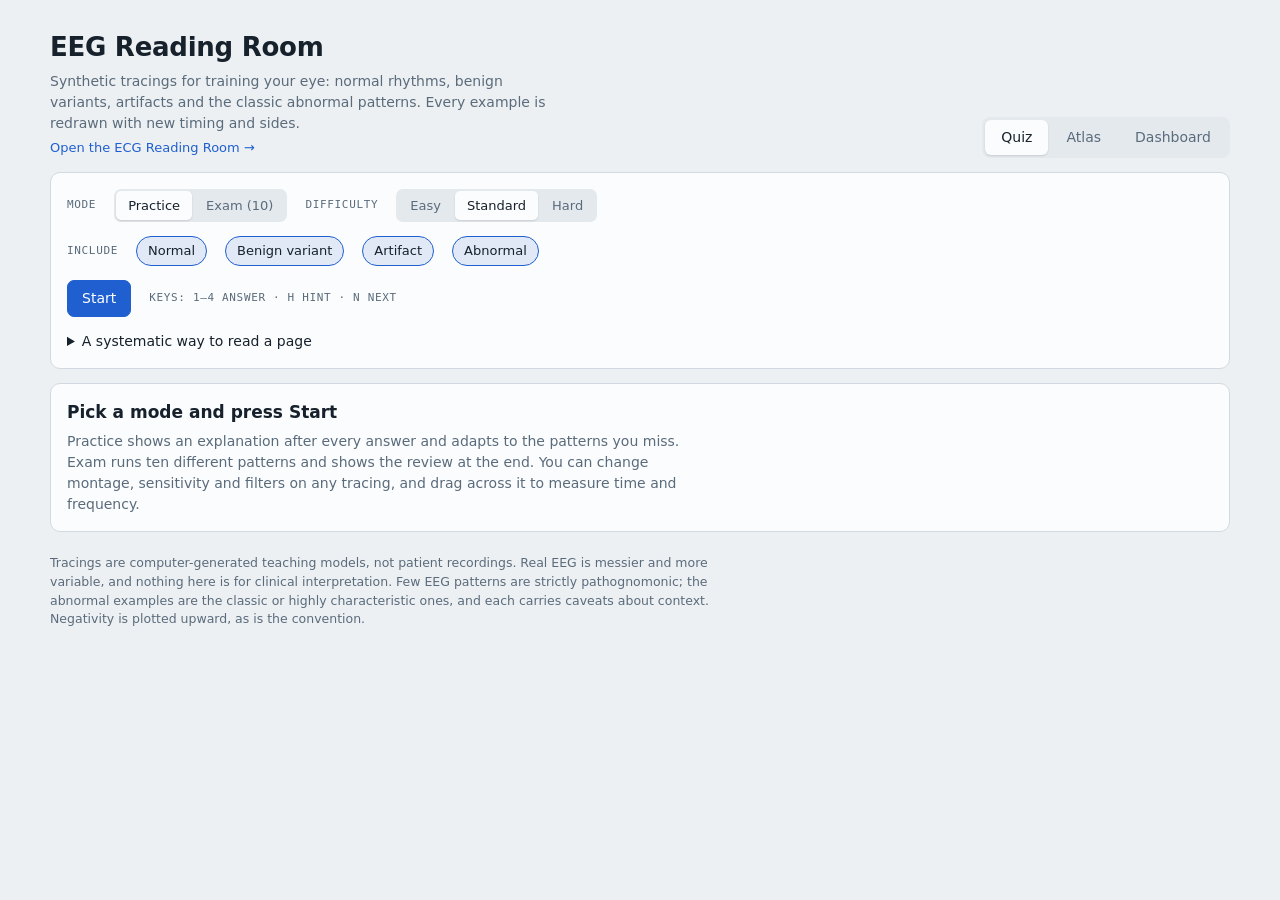
==== commit 0a214440: "Move EEG sources into eeg-src and build both apps with tools/build.py Co-Authored-By: Claude Opus 5." ====
--- a/index.html
+++ b/index.html
@@ -154,6 +154,7 @@
 @media (max-width:860px){.two,.atlas{grid-template-columns:1fr}.plist{max-height:none;flex-direction:row;flex-wrap:wrap}.plist h3{width:100%}}
 @media (max-width:560px){.qgrid{grid-template-columns:1fr}.bar{grid-template-columns:84px 1fr 70px}h1{font-size:22px}}
 @media (prefers-reduced-motion:reduce){*{transition:none!important}}
+
 </style>
 </head>
 <body>
@@ -1064,6 +1065,7 @@
 const h0=(location.hash||'').slice(1);if(['quiz','atlas','dash'].includes(h0))setTab(h0);
 const hs=h0.split('/');if(hs[0]==='atlas'&&SUBS[hs[1]]){setTab('atlas');setSub(hs[1])}
 })();
+
 </script>
 <script>
 if('serviceWorker' in navigator){window.addEventListener('load',function(){navigator.serviceWorker.register('sw.js').catch(function(e){console.warn('Service worker not registered',e)})})}
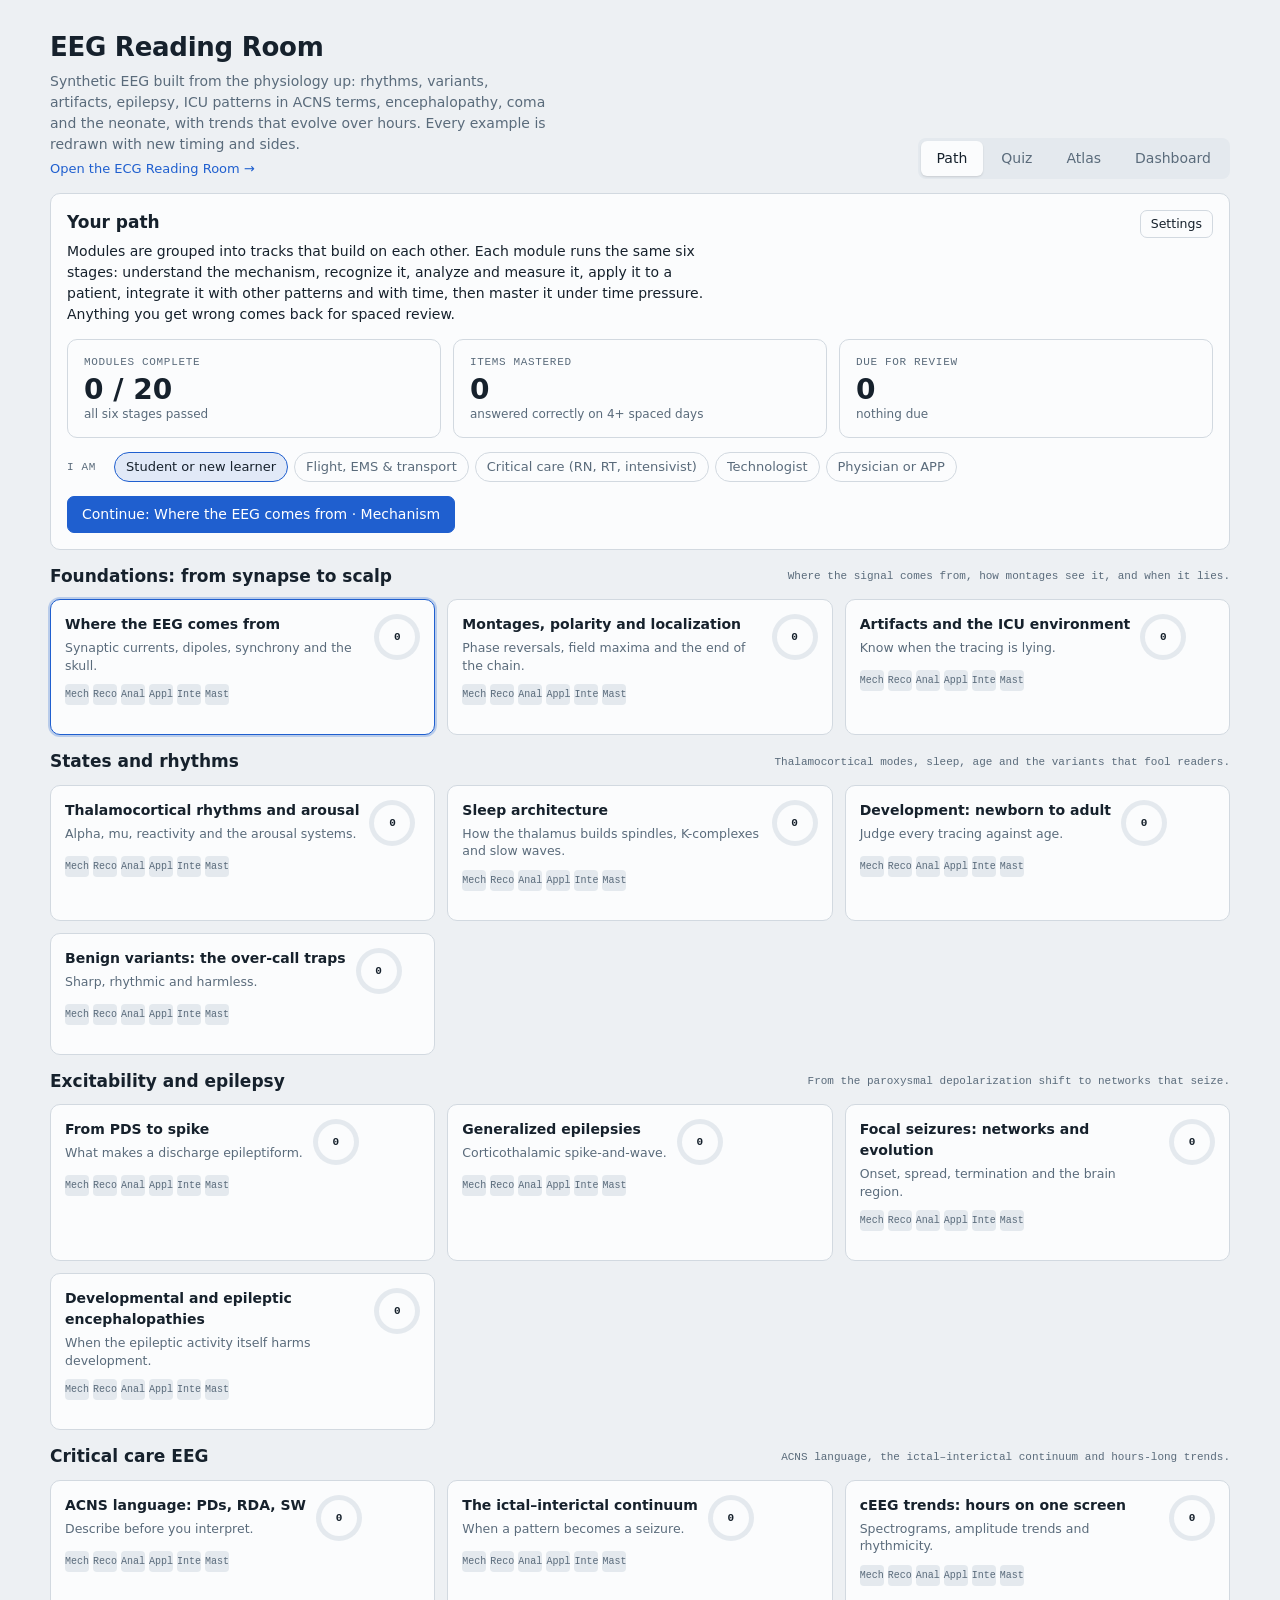
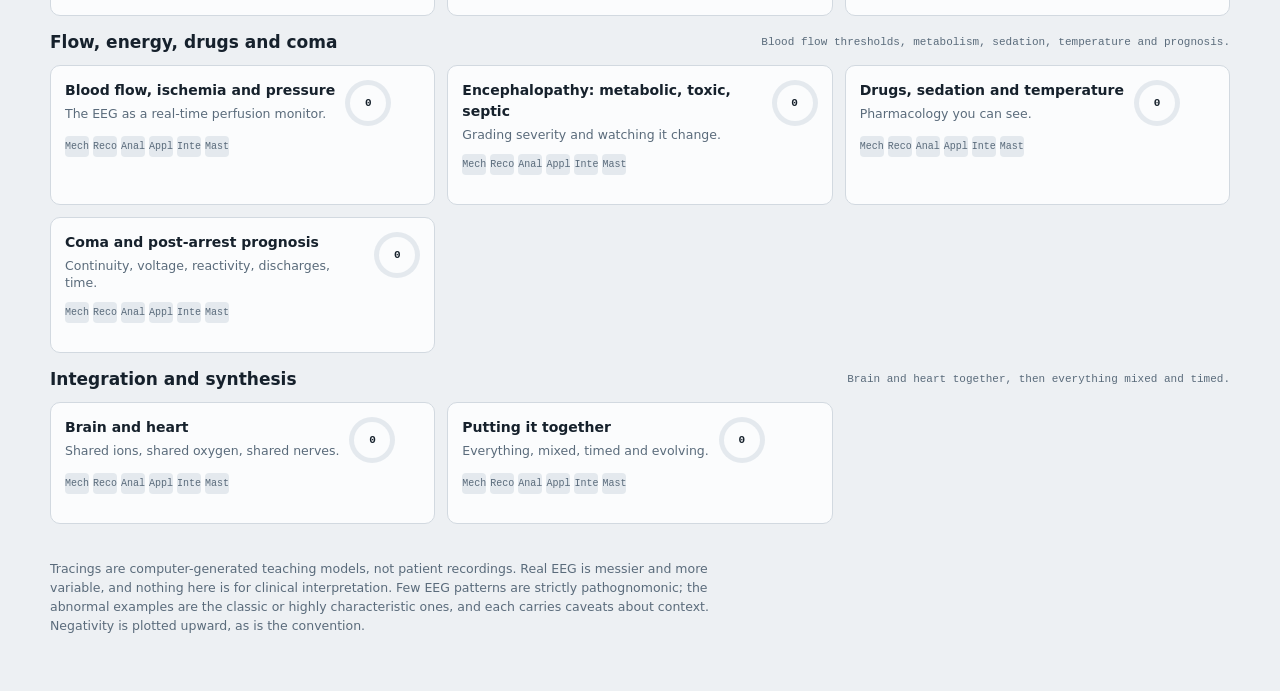
==== commit be53028c: "EEG trends, labs, neurofeedback, EDF import; shared brain-heart case; ECG heart-brain module and HRV" ====
--- a/index.html
+++ b/index.html
@@ -154,6 +154,78 @@
 @media (max-width:860px){.two,.atlas{grid-template-columns:1fr}.plist{max-height:none;flex-direction:row;flex-wrap:wrap}.plist h3{width:100%}}
 @media (max-width:560px){.qgrid{grid-template-columns:1fr}.bar{grid-template-columns:84px 1fr 70px}h1{font-size:22px}}
 @media (prefers-reduced-motion:reduce){*{transition:none!important}}
+.pill.epi{color:var(--bad);border-color:color-mix(in srgb,var(--bad) 45%,var(--line))}
+.pill.pdra{color:var(--mark);border-color:color-mix(in srgb,var(--mark) 45%,var(--line))}
+.pill.enc{color:var(--warn);border-color:color-mix(in srgb,var(--warn) 45%,var(--line))}
+.pill.coma{color:var(--ink);border-color:var(--muted)}
+.pill.neo{color:var(--good);border-color:color-mix(in srgb,var(--good) 30%,var(--line))}
+.pill.isch{color:var(--bad);border-color:color-mix(in srgb,var(--bad) 45%,var(--line))}
+.chip.con{display:inline-flex;align-items:center;gap:6px;cursor:pointer}
+.chip.con .dot{width:8px;height:8px;border-radius:50%;background:var(--muted);flex:none}
+.dot.d-cell{background:#1d8686}.dot.d-circ{background:#8a5bd0}.dot.d-flow{background:var(--bad)}.dot.d-field{background:var(--warn)}.dot.d-sys{background:var(--accent)}
+.qgrid.long{grid-template-columns:1fr}.qgrid.long .opt span{font-size:14px;line-height:1.45}
+table.mt{margin-top:6px}table.mt td{padding:4px 8px;vertical-align:top}table.mt td:first-child{color:var(--muted);width:120px;font-family:var(--font-mono);font-size:11.5px;text-transform:uppercase;letter-spacing:.04em}
+.rform{display:flex;flex-direction:column;gap:8px}
+.rrow{display:grid;grid-template-columns:150px minmax(0,1fr);gap:10px;align-items:center}
+.rrow .seg{flex-wrap:wrap}.rrow .seg.rdx{display:grid;grid-template-columns:1fr 1fr}
+.rrow .seg button.rk-ok{background:color-mix(in srgb,var(--good) 22%,var(--panel));color:var(--ink)}.rrow .seg button.rk-no{background:color-mix(in srgb,var(--bad) 16%,var(--panel));color:var(--ink)}
+.headwrap{max-width:340px;width:100%}
+svg.head{width:100%;height:auto;display:block}
+svg.head .el circle{fill:var(--panel);stroke:var(--muted);stroke-width:.8}
+svg.head .el text{font-size:4.1px;font-family:var(--font-mono);fill:var(--ink);pointer-events:none}
+svg.head .el[role=button]{cursor:pointer}svg.head .el[role=button]:hover circle,svg.head .el[role=button]:focus circle{stroke:var(--accent);stroke-width:1.6}
+svg.head .el:focus{outline:none}
+svg.head .el.ans circle{stroke:var(--good);stroke-width:2}svg.head .el.wrong circle{stroke:var(--bad);stroke-width:2;stroke-dasharray:2 1.2}
+.msel{display:none}
+@media (max-width:860px){.plcard{display:none}.msel{display:flex;gap:8px;align-items:center;text-transform:none;letter-spacing:0}.msel select{flex:1;min-width:0;padding:6px;border:1px solid var(--line);border-radius:6px;background:var(--panel);color:var(--ink)}}
+@media (max-width:560px){.rrow{grid-template-columns:1fr}.rrow .seg.rdx{grid-template-columns:1fr}}
+#aSub{flex-wrap:wrap}.atlas>*{min-width:0}
+.tpgrid{display:grid;grid-template-columns:1fr;gap:10px}
+.tpanel{border:2px solid var(--line);border-radius:8px;overflow:hidden;background:var(--panel);cursor:pointer}
+.tpanel.ctx{cursor:default;border-style:dashed}
+.tpanel:hover:not(.ctx){border-color:var(--accent)}
+.tpanel.sel{border-color:var(--accent);box-shadow:0 0 0 2px color-mix(in srgb,var(--accent) 30%,transparent)}
+.tphead{display:flex;align-items:center;gap:10px;padding:6px 10px;border-bottom:1px solid var(--line);flex-wrap:wrap}
+.tpl{font-weight:700;font-family:var(--font-mono);display:inline-grid;place-items:center;width:24px;height:24px;border-radius:50%;background:var(--soft)}
+.labg{display:grid;grid-template-columns:minmax(0,1fr) minmax(0,1.1fr);gap:18px;align-items:start}
+@media (max-width:860px){.labg{grid-template-columns:1fr}}
+svg .rg{cursor:pointer}svg .rg:focus{outline:none}svg .rg:hover circle,svg .rg:focus circle{stroke:var(--accent)}
+.nfbrow{display:grid;grid-template-columns:150px minmax(0,1fr);gap:12px;align-items:center}
+@media (max-width:520px){.nfbrow{grid-template-columns:1fr}.nfbrow canvas.nfv{margin:0 auto}}
+
+/* ---- learning path ---- */
+.lring{--p:0;display:inline-grid;place-items:center;border-radius:50%;flex:none;background:conic-gradient(var(--accent) calc(var(--p)*1%),var(--soft) 0);position:relative;font-family:var(--font-mono);font-size:11px}
+.lring::before{content:"";position:absolute;inset:5px;border-radius:50%;background:var(--panel)}
+.lring b{position:relative;font-weight:600}
+.mgrid{display:grid;grid-template-columns:repeat(auto-fill,minmax(min(300px,100%),1fr));gap:12px}
+.mcard{display:flex;flex-direction:column;gap:10px;text-align:left;border:1px solid var(--line);background:var(--panel);border-radius:10px;padding:14px;min-width:0;color:var(--ink)}
+.mcard:hover{border-color:var(--accent)}
+.mcard.cur{border-color:var(--accent);box-shadow:0 0 0 2px color-mix(in srgb,var(--accent) 25%,transparent)}
+.mcard.elect{opacity:.78}
+.mhead{display:flex;gap:10px;align-items:flex-start;justify-content:space-between}
+.msum{font-size:12.5px;color:var(--muted);line-height:1.4}
+.sdots{display:grid;grid-template-columns:repeat(6,1fr);gap:4px}
+.sd{font-family:var(--font-mono);font-size:10px;text-align:center;padding:3px 0;border-radius:4px;background:var(--soft);color:var(--muted)}
+.sd.tried{background:color-mix(in srgb,var(--warn) 22%,var(--panel));color:var(--ink)}
+.sd.done{background:color-mix(in srgb,var(--good) 26%,var(--panel));color:var(--ink);font-weight:600}
+.rbar{height:5px;background:var(--soft);border-radius:3px;overflow:hidden}.rbar i{display:block;height:100%;background:var(--good)}
+.mpanel{border-color:var(--accent)}
+.stlist{display:flex;flex-direction:column;gap:2px}
+.strow{display:grid;grid-template-columns:32px minmax(0,1fr) auto;gap:12px;align-items:center;padding:9px 6px;border-bottom:1px solid var(--line)}
+.strow .snum{display:inline-grid;place-items:center;width:28px;height:28px;border-radius:50%;background:var(--soft);font-family:var(--font-mono);font-weight:600}
+.strow.done .snum{background:color-mix(in srgb,var(--good) 30%,var(--panel))}
+.mcon{font-size:13px;line-height:1.45;border-left:3px solid var(--line);padding:2px 0 2px 10px}
+.lvl{display:inline-block;width:8px;height:8px;border-radius:50%;margin-right:6px;background:var(--line);vertical-align:0}
+.lvl.l1{background:color-mix(in srgb,var(--warn) 70%,var(--panel))}.lvl.l2{background:var(--warn)}.lvl.l3{background:color-mix(in srgb,var(--good) 60%,var(--panel))}.lvl.l4{background:var(--good)}
+.ltimer{position:relative;height:18px;border-radius:9px;background:var(--soft);overflow:hidden}
+.ltimer i{position:absolute;left:0;top:0;bottom:0;background:color-mix(in srgb,var(--accent) 45%,var(--panel));transition:width .2s linear}
+.ltimer span{position:relative;display:block;text-align:center;font-family:var(--font-mono);font-size:11px;line-height:18px}
+.lmodal{position:fixed;inset:0;background:rgba(10,16,22,.45);display:grid;place-items:start center;padding:max(24px,env(safe-area-inset-top,0px)) 16px 24px;z-index:50;overflow:auto}
+.lmodal>.card{width:min(620px,100%);box-shadow:0 12px 40px rgba(0,0,0,.25)}
+:root.rmo *{transition:none!important;animation:none!important}
+:root.cvd{--good:#1b6aa8;--bad:#c25400;--mark:#a8366f;--mark-bg:rgba(168,54,111,.10)}
+@media (prefers-color-scheme: dark){:root.cvd:not([data-theme="light"]){--good:#6cb4ee;--bad:#f39b4d;--mark:#e58cc0;--mark-bg:rgba(229,140,192,.14)}}
+:root.cvd[data-theme="dark"]{--good:#6cb4ee;--bad:#f39b4d;--mark:#e58cc0;--mark-bg:rgba(229,140,192,.14)}
 
 </style>
 </head>
@@ -163,22 +235,27 @@
   <header class="top">
     <div>
       <h1>EEG Reading Room</h1>
-      <p>Synthetic tracings for training your eye: normal rhythms, benign variants, artifacts and the classic abnormal patterns. Every example is redrawn with new timing and sides.</p>
+      <p>Synthetic EEG built from the physiology up: rhythms, variants, artifacts, epilepsy, ICU patterns in ACNS terms, encephalopathy, coma and the neonate, with trends that evolve over hours. Every example is redrawn with new timing and sides.</p>
       <p class="sister"><a href="ecg/">Open the ECG Reading Room →</a></p>
     </div>
     <nav class="tabs" role="tablist" aria-label="Sections">
-      <button role="tab" id="tb-quiz" data-tab="quiz" aria-selected="true">Quiz</button>
+      <button role="tab" id="tb-path" data-tab="path" aria-selected="true">Path</button>
+      <button role="tab" id="tb-quiz" data-tab="quiz" aria-selected="false">Quiz</button>
       <button role="tab" id="tb-atlas" data-tab="atlas" aria-selected="false">Atlas</button>
       <button role="tab" id="tb-dash" data-tab="dash" aria-selected="false">Dashboard</button>
     </nav>
   </header>
 
   <!-- QUIZ -->
-  <section id="tab-quiz" class="stack" role="tabpanel" aria-labelledby="tb-quiz">
+  <section id="tab-path" class="stack" role="tabpanel" aria-labelledby="tb-path"></section>
+
+  <section id="tab-quiz" class="stack" role="tabpanel" aria-labelledby="tb-quiz" hidden>
     <div class="card stack" id="qSetup">
       <div class="row">
         <div class="row"><span class="lbl">Mode</span>
-          <div class="seg" id="segMode"><button data-v="practice" aria-pressed="true">Practice</button><button data-v="exam" aria-pressed="false">Exam (10)</button></div></div>
+          <div class="seg" id="segMode"><button data-v="practice" aria-pressed="true">Practice</button><button data-v="exam" aria-pressed="false">Exam (15)</button></div></div>
+        <div class="row"><span class="lbl">Questions</span>
+          <div class="seg" id="segType" style="flex-wrap:wrap"><button data-v="dx" aria-pressed="true">Diagnosis</button><button data-v="mech" aria-pressed="false">Mechanism</button><button data-v="desc" aria-pressed="false">ACNS terms</button><button data-v="ana" aria-pressed="false">Analysis</button><button data-v="case" aria-pressed="false">Apply</button><button data-v="traj" aria-pressed="false">Trends</button><button data-v="mix" aria-pressed="false">Mixed</button></div></div>
         <div class="row"><span class="lbl">Difficulty</span>
           <div class="seg" id="segDiff"><button data-v="easy" aria-pressed="false">Easy</button><button data-v="standard" aria-pressed="true">Standard</button><button data-v="hard" aria-pressed="false">Hard</button></div></div>
       </div>
@@ -204,8 +281,8 @@
     </div>
 
     <div id="qIntro" class="card">
-      <h2>Pick a mode and press Start</h2>
-      <p style="margin-top:6px;color:var(--muted);max-width:70ch">Practice shows an explanation after every answer and adapts to the patterns you miss. Exam runs ten different patterns and shows the review at the end. You can change montage, sensitivity and filters on any tracing, and drag across it to measure time and frequency.</p>
+      <h2>Free practice</h2>
+      <p style="margin-top:6px;color:var(--muted);max-width:70ch">Practice shows an explanation after every answer and adapts to the patterns you miss. Exam runs fifteen mixed questions and shows the review at the end. For a structured route from mechanism to mastery, use the <b>Path</b> tab. Change montage, sensitivity and filters on any tracing, and drag across it to measure time and frequency.</p>
     </div>
 
     <div id="qStage" class="stack" hidden>
@@ -220,9 +297,10 @@
 
   <!-- ATLAS -->
   <section id="tab-atlas" role="tabpanel" aria-labelledby="tb-atlas" hidden>
-    <div class="row" style="margin-bottom:14px"><div class="seg" id="aSub" role="group" aria-label="Atlas section"><button type="button" data-sub="pat" aria-pressed="true">Patterns</button><button type="button" data-sub="rhy" aria-pressed="false">Rhythms</button><button type="button" data-sub="lead" aria-pressed="false">Leads &amp; montages</button><button type="button" data-sub="sig" aria-pressed="false">Signal &amp; filters</button></div></div>
+    <div class="row" style="margin-bottom:14px"><div class="seg" id="aSub" role="group" aria-label="Atlas section"><button type="button" data-sub="pat" aria-pressed="true">Patterns</button><button type="button" data-sub="evo" aria-pressed="false">Trends &amp; evolution</button><button type="button" data-sub="mech" aria-pressed="false">Mechanism labs</button><button type="button" data-sub="case" aria-pressed="false">Brain &amp; heart case</button><button type="button" data-sub="nfb" aria-pressed="false">Neurofeedback</button><button type="button" data-sub="edf" aria-pressed="false">Open a recording</button><button type="button" data-sub="rhy" aria-pressed="false">Rhythms</button><button type="button" data-sub="lead" aria-pressed="false">Leads &amp; montages</button><button type="button" data-sub="sig" aria-pressed="false">Signal &amp; filters</button></div></div>
     <div class="atlas" id="aPat">
-      <div class="card"><div class="plist" id="aList"></div></div>
+      <div class="card plcard"><div class="plist" id="aList"></div></div>
+      <label class="msel lbl">Pattern <select id="aSel"></select></label>
       <div class="stack" style="min-width:0">
         <div class="row" style="justify-content:space-between">
           <div class="row" style="gap:12px"><h2 id="aName"></h2><span class="pill" id="aCat"></span></div>
@@ -232,9 +310,15 @@
           </div>
         </div>
         <div id="aViewer"></div>
+        <div class="card stack" id="aWhy" hidden></div>
         <div class="card two" id="aInfo"></div>
       </div>
     </div>
+    <div class="stack" id="aEvo" hidden></div>
+    <div class="stack" id="aMech" hidden></div>
+    <div class="stack" id="aCase" hidden></div>
+    <div class="stack" id="aNfb" hidden></div>
+    <div class="stack" id="aEdf" hidden></div>
     <div class="stack" id="aRhy" hidden></div>
     <div class="stack" id="aLead" hidden></div>
     <div class="stack" id="aSig" hidden></div>
@@ -329,7 +413,7 @@
 
 /* ============ pattern generators ============ */
 const GEN={};
-GEN.awake=(R,r)=>{awakeBg(R,r);const b=[r.r(2,3),r.r(6,8)];blinks(R,r,b,60);
+GEN.awake=(R,r)=>{const f=r.r(9.4,10.6);awakeBg(R,r,{f});R.meta={pdr:+f.toFixed(1)};const b=[r.r(2,3),r.r(6,8)];blinks(R,r,b,60);
   R.ann.push({t0:0,t1:DUR,txt:'Posterior alpha ~10 Hz, symmetric, waxing and waning'});R.ann.push({t0:b[0]-.2,t1:b[0]+.4,txt:'Blink'});};
 GEN.reactivity=(R,r)=>{const to=r.r(3.4,4.2),tc=to+r.r(3,3.4),w=wind([[0,to-.1],[tc,DUR]],.12);
   awakeBg(R,r,{win:w,A:42});addBand(R,r,W.all,14,30,3,inv(w));addBand(R,r,W.ant,18,30,2,inv(w));
@@ -373,23 +457,23 @@
   R.ann.push({t0:sp[0][0],t1:sp[0][1],txt:'Muscle: fast, spiky, temporal/frontal'});R.ann.push({t0:sp[1][0],t1:sp[1][1],txt:'Chewing/tension burst',lvl:1});};
 GEN.ecgart=(R,r)=>{awakeBg(R,r,{A:30});const w=one(['T3',1],['T5',.55],['F7',.55],['C3',.35],['Fp1',.2],['O1',.2],['T4',.12],['F8',.1]);
   ev(R,r,R.beats,t=>T.qrs(t)*1.0,w,48,{span:.3,jit:.04});R.ann.push({t0:R.beats[1]-.15,t1:R.beats[3]+.2,txt:'Spikes align with QRS in ECG row (red)'});};
-GEN.pop=(R,r)=>{awakeBg(R,r,{A:32});const t=r.r(3.2,6.4);ev(R,r,[t],T.pop,one(['T3',1]),-170,{span:2.4,jit:0});ev(R,r,[t],t=>g(t,.01),one(['T3',1]),-60,{span:.2,jit:0});
+GEN.pop=(R,r)=>{awakeBg(R,r,{A:32});const t=r.r(3.2,6.4);R.fw=one(['T3',1]);R.ev=[t];ev(R,r,[t],T.pop,one(['T3',1]),-170,{span:2.4,jit:0});ev(R,r,[t],t=>g(t,.01),one(['T3',1]),-60,{span:.2,jit:0});
   R.ann.push({t0:t-.1,t1:t+1.2,txt:'Electrode pop at T3: abrupt, one electrode only'});};
 GEN.line=(R,r)=>{awakeBg(R,r,{A:32});const ph=r.u()*6.28,aff=[['F4',1],['C4',.9],['Fp2',.5]];for(const[k,v]of aff){const V=R.V[IX[k]];for(let n=0;n<N;n++)V[n]+=16*v*Math.sin(2*Math.PI*60*n/FS+ph)}
   R.ann.push({t0:.2,t1:DUR-.2,txt:'60 Hz fuzz on the right-sided channels; try the notch filter'});};
 GEN.focal_slow=(R,r)=>{const sg=r.chance(.5)?-1:1;awakeBg(R,r,{A:34});R.loc=sg<0?'Left hemisphere':'Right hemisphere';
-  addBand(R,r,blob(sg*.85,.1,.45),.8,3,34,waxwane(r,.4,[1.5,3.5]));
+  R.fw=blob(sg*.85,.1,.45);addBand(R,r,R.fw,.8,3,34,waxwane(r,.4,[1.5,3.5]));
   R.ann.push({t0:0,t1:DUR,txt:(sg<0?'Left':'Right')+' temporal polymorphic delta, continuous; alpha preserved elsewhere'});};
 GEN.firda=(R,r)=>{awakeBg(R,r,{A:20,f:8.2,theta:4});const runs=[[r.r(1.6,2.4),r.r(4.8,5.6)],[r.r(7,7.4),r.r(9.2,9.8)]],P=phaseOf(r,r.r(2.2,2.6),.03);
-  addOsc(R,W.ant,P,wind(runs,.35),48,0,p=>Math.sin(p)+.2*Math.sin(2*p));R.loc='Generalized (bilateral, symmetric)';
+  addOsc(R,W.ant,P,wind(runs,.35),48,0,p=>Math.sin(p)+.2*Math.sin(2*p));R.loc='Generalized (bilateral, symmetric)';R.acns={m1:'G',m2:'RDA',f:2.4,plus:'none',pre:'frontal'};
   R.ann.push({t0:runs[0][0],t1:runs[0][1],txt:'FIRDA: rhythmic 2–3 Hz delta, frontal'});R.ann.push({t0:runs[1][0],t1:runs[1][1],txt:'FIRDA',lvl:1});};
 GEN.temporal_spikes=(R,r)=>{const sg=r.chance(.5)?-1:1;awakeBg(R,r,{A:34});R.loc=sg<0?'Left hemisphere':'Right hemisphere';
-  const ts=[];let t=r.r(1,1.8);while(t<9){ts.push(t);t+=r.r(1.8,3)}ev(R,r,ts,T.sharp,blob(sg*.82,.5,.33),130,{span:.5});
+  const ts=[];let t=r.r(1,1.8);while(t<9){ts.push(t);t+=r.r(1.8,3)}const fw=blob(sg*.82,.5,.33);R.fw=fw;R.ev=ts;ev(R,r,ts,T.sharp,fw,130,{span:.5});
   ts.slice(0,3).forEach((t,i)=>R.ann.push({t0:t-.12,t1:t+.35,txt:i?'Spike + slow wave':(sg<0?'F7':'F8')+' phase reversal, after-going slow wave',lvl:i%2}));};
 GEN.sw3=(R,r)=>{awakeBg(R,r,{A:26,f:9.2});const t0=r.r(1.8,3),t1=t0+r.r(5.2,6.2),ts=[];let t=t0;while(t<t1){ts.push(t);const f=3.3-.7*(t-t0)/(t1-t0);t+=1/f}
   addSig(R,W.all,new Float32Array(N),0);const dl=YY.map((y,i)=>.008*Math.hypot(XX[i],y-.3));
   const bw=wind([[t0,t1]],.04);for(let e=0;e<NE;e++){const V=R.V[e];for(let n=0;n<N;n++)V[n]*=1-.7*bw[n]*(W.post[e]>.5?1:.3)}
-  ev(R,r,ts,T.sw,jw(r,blob(0,.35,.8).map(v=>.25+.75*v),.12),150,{span:.5,dly:dl,jit:.07});R.loc='Generalized (bilateral, symmetric)';
+  ev(R,r,ts,T.sw,jw(r,blob(0,.35,.8).map(v=>.25+.75*v),.12),150,{span:.5,dly:dl,jit:.07});R.loc='Generalized (bilateral, symmetric)';R.acns={m1:'G',m2:'SW',f:3,plus:'none'};R.ev=[t0];R.evk='onset';
   R.ann.push({t0,t1,txt:'Generalized 3 Hz spike-and-wave: abrupt onset and offset'});R.ann.push({t0:t1-1.6,t1,txt:'Slows to ~2.7 Hz',lvl:1});};
 GEN.hyps=(R,r)=>{R.sens=30;for(let e=0;e<NE;e++){const x=bandNoise(r,.5,3.5,75),y=bandNoise(r,8,20,10),V=R.V[e];for(let n=0;n<N;n++)V[n]+=x[n]+y[n]}
   for(let i=0;i<12;i++)ev(R,r,[r.r(.3,9.7)],T.sharp,blob(r.r(-.8,.8),r.r(-.8,.8),.28),r.pick([-1,1])*r.r(110,210)*-1+0,{span:.4,jit:0});
@@ -398,12 +482,12 @@
   awakeBg(R,r,{A:26});addBand(R,r,h,.8,3,4.5,waxwane(r,.3));addBand(R,r,h,1,25,2);
   const p=r.r(.9,1.25),ts=per(r,r.r(.2,.8),9.8,p,.04),w=XX.map((x,i)=>.08+.92*h[i]*Math.exp(-((x-sg*.55)**2+(YY[i]-.15)**2)/(2*.8*.8)));
   ev(R,r,ts,T.sharp,jw(r,w,.12),230,{span:.5,jit:.07});
-  R.ann.push({t0:0,t1:DUR,txt:'LPD ~'+(1/p).toFixed(1)+' Hz over the '+(sg<0?'left':'right')+' hemisphere; other side relatively spared'});};
+  R.acns={m1:'L',m2:'PD',f:1/p,plus:'none',side:sg};R.fw=w;R.ev=ts;R.ann.push({t0:0,t1:DUR,txt:'LPD ~'+(1/p).toFixed(1)+' Hz over the '+(sg<0?'left':'right')+' hemisphere; other side relatively spared'});};
 GEN.gpd=(R,r)=>{R.sens=10;const p=r.r(.45,.85);addBg(R,r,{rms:2.5,lo:1,hi:25});const ts=per(r,r.r(.1,.5),9.9,p,.03),dl=YY.map((y,i)=>.012*Math.hypot(XX[i],y-.3));
-  ev(R,r,ts,T.sharp,jw(r,blob(0,.3,.75).map(v=>.2+.8*v),.12),150,{span:.5,dly:dl,jit:.06});R.loc='Generalized (bilateral, symmetric)';
+  ev(R,r,ts,T.sharp,jw(r,blob(0,.3,.75).map(v=>.2+.8*v),.12),150,{span:.5,dly:dl,jit:.06});R.loc='Generalized (bilateral, symmetric)';R.acns={m1:'G',m2:'PD',f:1/p,plus:'none'};R.ev=ts;
   R.ann.push({t0:0,t1:DUR,txt:'GPD ~'+(1/p).toFixed(1)+' Hz, bilateral and synchronous, almost no background between'});};
 GEN.triphasic=(R,r)=>{R.sens=10;addBg(R,r,{rms:2,lo:1,hi:25});addBand(R,r,W.all,4,7,5);addBand(R,r,W.all,1,3,3.5);
-  const p=r.r(.55,.8),ts=per(r,r.r(.1,.5),9.9,p,.05);ev(R,r,ts,T.tri,jw(r,blob(0,.45,.85).map(v=>.25+.75*v),.12),170,{span:.5,dly:lagA});R.loc='Generalized (bilateral, symmetric)';
+  const p=r.r(.55,.8),ts=per(r,r.r(.1,.5),9.9,p,.05);ev(R,r,ts,T.tri,jw(r,blob(0,.45,.85).map(v=>.25+.75*v),.12),170,{span:.5,dly:lagA});R.loc='Generalized (bilateral, symmetric)';R.acns={m1:'G',m2:'PD',f:1/p,plus:'none',tri:1};R.ev=ts;
   R.ann.push({t0:0,t1:DUR,txt:'Triphasic waves ~'+(1/p).toFixed(1)+' Hz, frontal lead, slow background'});R.ann.push({t0:ts[1]-.25,t1:ts[1]+.35,txt:'Neg–POS–neg; posterior channels lag',lvl:1});};
 GEN.bs=(R,r)=>{R.sens=15;addBg(R,r,{rms:1.3,lo:1,hi:30});let t=r.r(.4,1),bursts=[];while(t<9.6){const d=r.r(1.2,2);bursts.push([t,Math.min(9.9,t+d)]);t+=d+r.r(3,4.2)}
   const bw=wind(bursts,.04),w=W.fc.map(v=>.3+.7*v);addBand(R,r,w,.6,4,50,bw);addBand(R,r,w,8,25,10,bw);
@@ -411,7 +495,7 @@
   bursts.forEach(([a,b],i)=>R.ann.push({t0:a,t1:b,txt:i?'Burst':'Burst: high-amplitude, generalized, abrupt'}));
   if(bursts.length)R.ann.push({t0:bursts[0][1]+.2,t1:bursts[1]?bursts[1][0]-.2:9.8,txt:'Suppression (<10 µV)',lvl:1});};
 GEN.cjd=(R,r)=>{R.sens=10;addBg(R,r,{rms:3,lo:1,hi:25});addBand(R,r,W.all,3,7,9);addBand(R,r,W.all,1,3,8);
-  const p=r.r(.9,1.05),ts=per(r,r.r(.2,.7),9.9,p,.015);ev(R,r,ts,T.sharp,jw(r,blob(0,.2,.8).map(v=>.25+.75*v),.1),115,{span:.5,jit:.04});R.loc='Generalized (bilateral, symmetric)';
+  const p=r.r(.9,1.05),ts=per(r,r.r(.2,.7),9.9,p,.015);ev(R,r,ts,T.sharp,jw(r,blob(0,.2,.8).map(v=>.25+.75*v),.1),115,{span:.5,jit:.04});R.loc='Generalized (bilateral, symmetric)';R.acns={m1:'G',m2:'PD',f:1/p,plus:'none'};R.ev=ts;
   R.ann.push({t0:0,t1:DUR,txt:'Periodic sharp wave complexes ~1 Hz, very regular, slow low-voltage background'});};
 GEN.alphacoma=(R,r)=>{addBg(R,r,{rms:2.5,lo:1,hi:25});const P=phaseOf(r,r.r(8.6,9.4),.02),w=W.all.map((v,i)=>.55+.45*W.ant[i]);
   addOsc(R,w,P,mul(ones(),waxwane(r,.1,[2,4])),34,.25);R.ann.push({t0:0,t1:DUR,txt:'Diffuse monotonous alpha, frontal predominant; no posterior gradient'});};
@@ -421,14 +505,190 @@
   const fn=t=>t<t0?5.2:t<t0+3.2?5.2+2.4*(t-t0)/3.2:7.6-3.4*(t-t0-3.2)/(t1-t0-3.2),P=phaseOf(r,0,.02,fn),amp=new Float32Array(N),amp2=new Float32Array(N);
   for(let n=0;n<N;n++){const t=n/FS,u=clamp((t-t0)/(t1-t0),0,1),on=ss(clamp((t-t0)/.5,0,1))*ss(clamp((t1+.2-t)/.4,0,1));amp[n]=on*(.2+.8*u);amp2[n]=on*Math.max(0,u-.25)*1.3}
   const shape=p=>Math.sin(p)+.45*Math.sin(2*p+.6);const wF=blob(sg*.9,.1,.38),wB=blob(sg*.7,.1,1);
-  addOsc(R,wF,P,amp,75,0,shape);addOsc(R,wB,P,amp2,55,0,shape);
+  R.fw=wF;R.ev=[t0];R.evk='onset';addOsc(R,wF,P,amp,75,0,shape);addOsc(R,wB,P,amp2,55,0,shape);
   R.ann.push({t0:t0,t1:t0+1.6,txt:'Onset: rhythmic theta '+(sg<0?'T3':'T4')});R.ann.push({t0:t0+1.6,t1:t0+4.4,txt:'Evolves: faster, bigger, spreading',lvl:1});R.ann.push({t0:t0+4.4,t1:t1,txt:'Slows toward the end'});};
-GEN.gen_slow=(R,r)=>{addBg(R,r,{rms:3,lo:1,hi:22});const P=phaseOf(r,r.r(5.6,6.8),.05);addOsc(R,W.post,P,waxwane(r,.35),32,1);
+GEN.gen_slow=(R,r)=>{addBg(R,r,{rms:3,lo:1,hi:22});const pf=r.r(5.6,6.8),P=phaseOf(r,pf,.05);R.meta={pdr:+pf.toFixed(1)};addOsc(R,W.post,P,waxwane(r,.35),32,1);
   addBand(R,r,W.all,4,7.5,22,waxwane(r,.35));addBand(R,r,W.all.map((v,i)=>.4+.6*W.ant[i]),1,3.5,22,waxwane(r,.5,[2,4]));
-  R.ann.push({t0:0,t1:DUR,txt:'Posterior rhythm slowed to ~6 Hz with diffuse theta and delta'});};
-
-function generate(pid,seed){const r=mkRand(seed*7919+hash(pid)),R=newRec(),e=makeEcg(r);R.ecg=e.sig;R.beats=e.beats;GEN[pid](R,r);R._c={};return R}
-
+  R.ann.push({t0:0,t1:DUR,txt:`Posterior rhythm slowed to ~${pf.toFixed(1)} Hz with diffuse theta and delta`});};
+
+function generate(pid,seed){const r=mkRand(seed*7919+hash(pid)),R=newRec(),e=makeEcg(r);R.ecg=e.sig;R.beats=e.beats;R.meta={};GEN[pid](R,r);R._c={};R.pid=pid;R.seed=seed;
+  const p=typeof PM!=='undefined'&&PM[pid];R.meta=Object.assign({},p&&p.bg||{},R.meta);
+  if(R.fw){let m=0,k=0;R.fw.forEach((v,i)=>{if(Math.abs(v)>m){m=Math.abs(v);k=i}});R.mx=EL[k][0]}
+  if(R.acns)R.acns.fb=fbin(R.acns.f);return R}
+function fbin(f){return f>4.25?'>4':String(Math.max(.5,Math.round(f*2)/2))}
+
+/* ============ pattern generators, part 2: sleep, age, variants, ICU artifacts, epilepsy, ACNS, encephalopathy, coma, neonatal ============ */
+T.poly=t=>g(t+.075,.008)+.85*g(t+.045,.008)+g(t+.015,.009)-.25*g(t+.11,.02)-.8*g(t-.13,.07);
+T.cts=t=>g(t,.02)-.3*g(t+.04,.02)-.35*g(t-.07,.04);
+T.ssw=t=>g(t,.04)-.2*g(t+.07,.03)-.9*g(t-.22,.11);
+T.saw=t=>{const u=t/.08;return u<-1||u>2.2?0:u<0?(1+u):1-(u)/2.2};
+T.lam=t=>-(Math.max(0,1-Math.abs(t)/.07)-.25*g(t-.12,.04));
+T.pos=t=>-g(t,.012);
+T.drip=t=>t<0?0:(g(t,.01)*.9-Math.exp(-t/.06)*.25);
+T.pulse=t=>t<0?0:Math.sin(Math.min(1,t/.35)*Math.PI)*(1-Math.min(1,t/.35))*1.6;
+T.sp6=t=>.35*g(t,.006)-.2*g(t+.02,.008)-.55*g(t-.07,.035);
+T.burst=t=>g(t,.05);
+function ecgHR(R,r,hr0,hr1){const beats=[];let t=r.r(0,.4);while(t<DUR+.5){const hr=hr1==null?hr0:hr0+(hr1-hr0)*clamp(t/DUR,0,1);beats.push(t);t+=60/hr*(1+.02*r.n())}
+  const s=new Float32Array(N);for(const b of beats){const i0=Math.max(0,Math.floor((b-.3)*FS)),i1=Math.min(N-1,Math.ceil((b+.5)*FS));for(let n=i0;n<=i1;n++)s[n]+=T.qrs(n/FS-b)}R.ecg=s;R.beats=beats}
+function comaBg(R,r,o={}){const k=o.v??1;addBg(R,r,{rms:1.8*k,lo:1,hi:25});if(o.delta!==0)addBand(R,r,W.all.map((v,i)=>.6+.4*W.fc[i]),.6,3,(o.delta??12)*k,waxwane(r,.35,[2,4]));if(o.theta!==0)addBand(R,r,W.all,4,7,(o.theta??5)*k);if(o.beta)addBand(R,r,W.fc,13,25,o.beta*k)}
+function stim(R,t,txt){R.ann.push({t0:t,t1:t+.35,txt:txt||'Stimulus: voice and sternal rub',lvl:1});R.stim=t}
+function photicMark(R,t0,t1,f){R.ann.push({t0,t1,txt:`Photic stimulation ${f} Hz`,lvl:1});const s=new Float32Array(N);for(let n=0;n<N;n++){const t=n/FS;if(t>=t0&&t<=t1&&((t-t0)*f)%1<.12)s[n]=1}R.photic=s}
+function flashes(R,r,t0,t1,f,amp){const ts=[];for(let t=t0;t<t1;t+=1/f)ts.push(t);ev(R,r,ts,t=>g(t-.1,.025)-.5*g(t-.16,.03),W.post,amp,{span:.3,jit:.05})}
+function sideOf(sg){return sg<0?'Left hemisphere':'Right hemisphere'}
+const GLOC='Generalized (bilateral, symmetric)';
+function identBurst(r,dur){const rr=mkRand(Math.floor(r.u()*1e9)),sig=bandNoise(rr,.7,12,1),o=new Float32Array(Math.round(dur*FS));let m=0;for(let i=0;i<o.length;i++){const u=i/o.length;o[i]=sig[i+200]*Math.min(1,u/.08)*Math.min(1,(1-u)/.3);m+=o[i]}m/=o.length;for(let i=0;i<o.length;i++)o[i]-=m*Math.min(1,(i/o.length)/.08)*Math.min(1,(1-i/o.length)/.3);return o}
+
+/* ---- normal, sleep and age ---- */
+GEN.rem=(R,r)=>{addBg(R,r,{rms:2.4,lo:1,hi:25});addBand(R,r,W.all,4,7.5,6);addBand(R,r,W.post,8,11,3.5);addBand(R,r,W.ant,15,25,2.2);
+  const st=r.r(3.2,5),P=phaseOf(r,r.r(2.6,3.4),.04);addOsc(R,W.fc.map((v,i)=>v*.8+.2*W.cen[i]),P,wind([[st,st+1.8]],.2),26,0,p=>{const x=((p/6.283)%1+1)%1;return x<.8?1-x/.8*2:-1+(x-.8)/.2*2});
+  const em=[];let t=r.r(.6,1.4);while(t<9.4){em.push([t,r.chance(.5)?1:-1]);t+=r.r(.7,1.8)}
+  for(const[tc,sgn]of em){const f=x=>x<0?0:(1-Math.exp(-x/.025))*Math.exp(-x/.55);ev(R,r,[tc],f,one(['F7',sgn],['Fp1',.45*sgn],['T3',.2*sgn],['F8',-sgn],['Fp2',-.45*sgn],['T4',-.2*sgn]),120,{span:2,jit:.1})}
+  R.ann.push({t0:em[0][0]-.1,t1:em[0][0]+.5,txt:'Rapid eye movement: F7/F8 opposite, sharp onset'});R.ann.push({t0:st,t1:st+1.8,txt:'Sawtooth waves 2–3 Hz, vertex',lvl:1});R.ann.push({t0:0,t1:DUR,txt:'Low-voltage mixed frequencies, no spindles'});};
+GEN.child=(R,r)=>{const f=r.r(8.1,8.7);awakeBg(R,r,{A:55,f,rms:4,theta:7});const ts=[];let t=r.r(.5,1.2);while(t<9.5){ts.push(t);t+=r.r(1.1,2.2)}
+  ev(R,r,ts,t=>g(t,.13)-.2*g(t-.25,.1),W.post,48,{span:.6,jit:.2});R.meta={pdr:+f.toFixed(1),age:'child 6 years'};blinks(R,r,[r.r(4,6)],70);
+  R.ann.push({t0:0,t1:DUR,txt:`Posterior rhythm ~${f.toFixed(1)} Hz: normal for a 6-year-old`});R.ann.push({t0:ts[1]-.3,t1:ts[1]+.4,txt:'Posterior slow wave of youth (delta fused with alpha)',lvl:1});};
+GEN.lambda=(R,r)=>{addBg(R,r,{rms:3,lo:1,hi:25});addBand(R,r,W.ant,14,26,4);addBand(R,r,W.post,8,12,4);const ts=[];let t=r.r(.3,.8);while(t<9.6){ts.push(t);t+=r.r(.25,.6)}
+  ev(R,r,ts,T.lam,W.post.map((v,i)=>v*(1+.04*XX[i])),42,{span:.3,jit:.25});R.ev=ts;R.ann.push({t0:ts[2]-.1,t1:ts[2]+.15,txt:'Lambda: positive (downward) occipital triangle'});R.ann.push({t0:0,t1:DUR,txt:'Eyes open, scanning a picture: alpha blocked',lvl:1});};
+GEN.photic=(R,r)=>{awakeBg(R,r,{A:22});const f=r.pick([6,8,10,12,14,16]),t0=r.r(2,3),t1=t0+r.r(4.5,5.5);flashes(R,r,t0,t1,f,28);photicMark(R,t0,t1,f);R.meta={photic:f};
+  R.ann.push({t0:t0+.5,t1,txt:`Occipital driving at the flash rate (${f} Hz)`});};
+GEN.hvresp=(R,r)=>{awakeBg(R,r,{A:30,f:9,theta:4});const env=new Float32Array(N),t0=r.r(2,3.5);for(let n=0;n<N;n++)env[n]=ss(clamp((n/FS-t0)/4.5,0,1));const P=phaseOf(r,r.r(2.4,3.2),.08);
+  addOsc(R,W.all.map((v,i)=>.45+.55*W.fc[i]),P,env,95,.15);addBand(R,r,W.fc,1,3,25,env);R.meta={age:'child 9 years'};R.ann.push({t0:0,t1:DUR,txt:'Hyperventilation, minute 2',lvl:1});R.ann.push({t0:t0,t1:DUR,txt:'Build-up: high-voltage rhythmic delta, frontal, no spikes'});};
+
+/* ---- benign variants ---- */
+GEN.sixfourteen=(R,r)=>{drowsyBg(R,r);const sg=r.chance(.5)?-1:1,w=blob(sg*.8,-.55,.33),tr=[r.r(1.2,2.5),r.r(5.5,7)];
+  tr.forEach((t,i)=>{const f=i?6:14;ev(R,r,per(r,t,t+r.r(.6,.9),1/f,.02),T.pos,w,32,{span:.1,jit:.15});R.ann.push({t0:t-.05,t1:t+.85,txt:`${f} Hz positive spikes, ${sg<0?'T5':'T6'}`,lvl:i})});};
+GEN.phantom=(R,r)=>{drowsyBg(R,r,{theta:4});const tr=[r.r(1.5,2.6),r.r(5.6,7.2)];tr.forEach((t,i)=>{ev(R,r,per(r,t,t+r.r(.9,1.3),1/6,.02),T.sp6,W.all.map((v,j)=>.4+.6*(W.fc[j]+W.post[j])/2),70,{span:.25});R.ann.push({t0:t,t1:t+1.2,txt:i?'Phantom spike-wave':'6 Hz spike-and-wave: tiny spike, brief, drowsy',lvl:i})});};
+GEN.rmtd=(R,r)=>{drowsyBg(R,r,{theta:3});const sg=r.chance(.5)?-1:1,t0=r.r(1.4,2.4),t1=t0+r.r(5,6.5),P=phaseOf(r,r.r(5.3,6.3),.02);
+  addOsc(R,blob(sg*.9,.05,.32),P,wind([[t0,t1]],.3),55,0,p=>Math.sin(p)+.35*Math.sin(2*p+1.2));R.ann.push({t0,t1,txt:`Rhythmic notched 5–6 Hz theta, ${sg<0?'left':'right'} midtemporal; does not evolve`});};
+GEN.sreda=(R,r)=>{awakeBg(R,r,{A:26});const t0=r.r(2,3),P=phaseOf(r,0,.02,t=>t<t0+1.2?1.5+3*(t-t0)/1.2:5.2),w=blob(0,-.4,.6),env=wind([[t0,DUR+1]],.15);
+  addOsc(R,w,P,env,62,0,p=>Math.sin(p)+.5*Math.sin(2*p+.8));R.meta={age:'adult 68 years'};R.ann.push({t0,t1:t0+1.2,txt:'Abrupt onset: sharp monophasic waves'});R.ann.push({t0:t0+1.2,t1:DUR,txt:'Sustained 5–6 Hz parietal rhythm, patient alert and normal',lvl:1});};
+GEN.breach=(R,r)=>{const sg=r.chance(.5)?-1:1;awakeBg(R,r,{A:32});const w=blob(sg*.7,.05,.3),P=phaseOf(r,r.r(7,9),.05);
+  addOsc(R,w,P,waxwane(r,.4),38,0,p=>Math.cos(p)+.45*Math.cos(2*p));addBand(R,r,w,14,30,12);R.fw=w;R.loc=sideOf(sg);
+  R.ann.push({t0:0,t1:DUR,txt:`Higher, sharper, faster activity over the ${sg<0?'left':'right'} craniotomy (C3/T3 or C4/T4)`});};
+GEN.hypnhyp=(R,r)=>{drowsyBg(R,r,{theta:6});const runs=[[r.r(1.6,2.5),0],[r.r(6,7),0]];runs.forEach(x=>x[1]=x[0]+r.r(1.6,2.4));
+  const P=phaseOf(r,r.r(3.5,4.5),.05);addOsc(R,W.all.map((v,i)=>.45+.55*W.fc[i]),P,wind(runs,.35),85,.05);R.meta={age:'child 4 years'};runs.forEach(([a,b],i)=>R.ann.push({t0:a,t1:b,txt:i?'Hypnagogic burst':'Hypnagogic hypersynchrony: high-voltage 3–5 Hz, drowsy child',lvl:i}));};
+
+/* ---- artifacts (ICU and physiologic) ---- */
+GEN.lateye=(R,r)=>{addBg(R,r,{rms:3,lo:1,hi:25});addBand(R,r,W.ant,14,26,4);addBand(R,r,W.post,8,12,5);const ts=[];let t=r.r(.6,1.2),s=1;while(t<9.3){ts.push([t,s]);s=-s;t+=r.r(1,1.8)}
+  for(const[tc,sgn]of ts){ev(R,r,[tc],x=>x<0?0:(1-Math.exp(-x/.03))*Math.exp(-x/2.5),one(['F7',sgn],['F8',-sgn],['Fp1',.3*sgn],['Fp2',-.3*sgn],['T3',.25*sgn],['T4',-.25*sgn]),110,{span:1.6,jit:.1});
+    ev(R,r,[tc-.01],x=>g(x,.004)-.4*g(x-.012,.005),one(['F7',.8],['F8',.8]),30,{span:.05})}
+  R.ann.push({t0:ts[0][0]-.1,t1:ts[0][0]+.6,txt:'Look left/right: F7 and F8 deflect in opposite directions'});R.ann.push({t0:ts[1][0]-.05,t1:ts[1][0]+.1,txt:'Lateral rectus spike',lvl:1});};
+GEN.glosso=(R,r)=>{awakeBg(R,r,{A:28});const sp=[[r.r(1.6,2.5),0],[r.r(5.5,6.5),0]];sp.forEach(x=>x[1]=x[0]+r.r(2,2.8));const e=wind(sp,.25);
+  addBand(R,r,W.all.map((v,i)=>.25+.75*Math.max(blob(-.75,.45,.45)[i],blob(.75,.45,.45)[i])),.7,3,48,e);addBand(R,r,blob(0,.2,.9),25,60,8,e);
+  sp.forEach(([a,b],i)=>R.ann.push({t0:a,t1:b,txt:i?'Talking':'Glossokinetic delta: tongue is a dipole (tip negative); bilateral frontotemporal',lvl:i}));};
+GEN.sweat=(R,r)=>{awakeBg(R,r,{A:30});const sg=r.chance(.5)?-1:1,w=blob(sg*.6,.55,.5);addBand(R,r,w,.12,.45,170);R.ann.push({t0:0,t1:DUR,txt:`Very slow sway (< 0.5 Hz) over ${sg<0?'left':'right'} frontal channels: sweat bridging. Try LFF 0.3 Hz`});};
+GEN.pulse=(R,r)=>{awakeBg(R,r,{A:30});const k=r.pick(['T4','Fp2','T3','F8']),dl=r.r(.18,.26);ev(R,r,R.beats.map(b=>b+dl),T.pulse,one([k,1]),38,{span:.6,jit:.05});R.fw=one([k,1]);
+  R.ann.push({t0:R.beats[1]+dl-.05,t1:R.beats[3]+dl+.35,txt:`Slow wave at ${k} ~${Math.round(dl*1000)} ms after each QRS: an electrode over a pulsating artery`});};
+GEN.vent=(R,r)=>{comaBg(R,r,{v:.7});const rate=r.pick([12,14,16,18]),per_=60/rate,ts=[];let t=r.r(.3,1.2);while(t<9.6){ts.push(t);t+=per_}
+  const sg=r.chance(.5)?-1:1,w=one([sg<0?'T3':'T4',1],[sg<0?'T5':'T6',.7],[sg<0?'F7':'F8',.4]);ev(R,r,ts,x=>x<0||x>1.4?0:Math.sin(Math.PI*x/1.4),w,55,{span:1.5,jit:.05});
+  ts.forEach(tt=>{const e=wind([[tt+.1,tt+.9]],.1);addBand(R,r,w,3,6,10,e)});R.meta={state:'coma',vent:rate};R.ann.push({t0:ts[0],t1:ts[0]+1.4,txt:`Slow wave + rattle with every breath (${rate}/min): condensate in the ventilator tubing`});};
+GEN.drip=(R,r)=>{awakeBg(R,r,{A:26});const k=r.pick(['C3','P4','F4','T5']),p=r.r(1,1.6),ts=per(r,r.r(.2,.8),9.8,p,.01);ev(R,r,ts,T.drip,one([k,1]),70,{span:.4,jit:.03});R.fw=one([k,1]);R.ev=ts;
+  R.ann.push({t0:ts[1]-.05,t1:ts[1]+.2,txt:`Identical spikes at ${k} only, every ${p.toFixed(1)} s: IV drip charge on the line`});};
+
+/* ---- epileptiform and epilepsy syndromes ---- */
+GEN.cts=(R,r)=>{const sg=r.chance(.5)?-1:1;R.loc=sideOf(sg);addBg(R,r,{rms:2.2,lo:1,hi:20});addBand(R,r,W.all,4,7,6);ev(R,r,[r.r(5,6)],T.spind,one(['Cz',1],['C3',.8],['C4',.8],['Fz',.6]),40,{span:.8});
+  const neg=blob(sg*.72,-.02,.26),pos=blob(sg*.35,.75,.32),w=neg.map((v,i)=>v-.55*pos[i]),ts=[];let t=r.r(.6,1.2);while(t<9.4){ts.push(t);if(r.chance(.35)){t+=r.r(.35,.6);ts.push(t)}t+=r.r(1,2.2)}
+  ev(R,r,ts,T.cts,w,190,{span:.4,jit:.1});R.fw=w;R.ev=ts;R.meta={age:'child 8 years',state:'drowsy'};
+  R.ann.push({t0:ts[0]-.1,t1:ts[0]+.25,txt:`Centrotemporal spike, max ${sg<0?'C3/T3':'C4/T4'}; positive frontally (horizontal dipole)`});R.ann.push({t0:0,t1:DUR,txt:'Activated by drowsiness; normal background',lvl:1});};
+GEN.jme=(R,r)=>{awakeBg(R,r,{A:34});const runs=[[r.r(1.6,2.6),0],[r.r(6.2,7.3),0]];runs.forEach(x=>x[1]=x[0]+r.r(1,1.8));const w=blob(0,.4,.85).map(v=>.25+.75*v),dl=YY.map((y,i)=>.006*Math.hypot(XX[i],y-.4));
+  runs.forEach(([a,b],i)=>{const ts=[];let t=a;while(t<b){ts.push(t);t+=1/r.r(3.8,5.5)}ev(R,r,ts,T.poly,jw(r,w,.15),150,{span:.4,dly:dl,jit:.15});R.ann.push({t0:a-.1,t1:b+.2,txt:i?'Polyspike-wave burst':'Generalized polyspike-and-wave 4–6 Hz, frontal maximum',lvl:i})});
+  R.loc=GLOC;R.ev=[runs[0][0]];R.meta={age:'adolescent 16 years'};};
+GEN.ppr=(R,r)=>{awakeBg(R,r,{A:26});const f=r.pick([14,16,18,20]),t0=r.r(1.8,2.4),t1=t0+r.r(4,5);flashes(R,r,t0,t1,f,14);photicMark(R,t0,t1,f);const a=t0+r.r(.8,1.3),b=Math.min(9.6,t1+r.r(.3,.9)),ts=[];let t=a;while(t<b){ts.push(t);t+=1/r.r(3,4)}
+  ev(R,r,ts,T.poly,blob(0,.2,.9).map(v=>.3+.7*v),120,{span:.4,jit:.12});R.loc=GLOC;R.meta={photic:f};R.ann.push({t0:a,t1:b,txt:'Generalized (poly)spike-wave triggered by the flashes, outlasting them'});};
+GEN.lgs=(R,r)=>{R.sens=10;comaBg(R,r,{v:1,delta:14,theta:10});R.meta={age:'child 7 years',state:'awake'};const ts=[];let t=r.r(.2,.6);const f=r.r(1.6,2.3);while(t<9.8){ts.push(t);t+=1/f*(1+.12*r.n())}
+  ev(R,r,ts,T.ssw,jw(r,blob(0,.5,.9).map(v=>.3+.7*v),.15),190,{span:.6,jit:.15});R.loc=GLOC;R.acns={m1:'G',m2:'SW',f,plus:'none'};R.ann.push({t0:0,t1:DUR,txt:`Slow spike-and-wave ~${f.toFixed(1)} Hz on a slow background (awake)`});};
+GEN.gpfa=(R,r)=>{addBg(R,r,{rms:2.5,lo:1,hi:20});addBand(R,r,W.fc,.6,3,30,waxwane(r,.3,[2,4]));const runs=[[r.r(1.5,2.5),0],[r.r(6,7),0]];runs.forEach(x=>x[1]=x[0]+r.r(1.3,2.2));
+  const P=phaseOf(r,r.r(12,18),.05);addOsc(R,blob(0,.4,.85).map(v=>.3+.7*v),P,wind(runs,.08),55,.02);R.loc=GLOC;R.meta={state:'sleep'};runs.forEach(([a,b],i)=>R.ann.push({t0:a,t1:b,txt:i?'GPFA':'Generalized paroxysmal fast activity 10–20 Hz in sleep (tonic seizures)',lvl:i}));};
+GEN.tirda=(R,r)=>{const sg=r.chance(.5)?-1:1;R.loc=sideOf(sg);awakeBg(R,r,{A:26,theta:3});const runs=[[r.r(1.2,2.2),0],[r.r(5.8,6.6),0]];runs.forEach(x=>x[1]=x[0]+r.r(2.4,3.2));const f=r.r(1.8,2.6),P=phaseOf(r,f,.03),w=blob(sg*.88,.35,.3);
+  addOsc(R,w,P,wind(runs,.3),62,0);R.fw=w;R.acns={m1:'L',m2:'RDA',f,plus:'none',side:sg};runs.forEach(([a,b],i)=>R.ann.push({t0:a,t1:b,txt:i?'TIRDA':`Temporal intermittent rhythmic delta, ${sg<0?'F7/T3':'F8/T4'}`,lvl:i}));};
+GEN.gtc=(R,r)=>{awakeBg(R,r,{A:30,win:wind([[0,1.6]],.1)});ecgHR(R,r,88,150);const a=1.6;addBand(R,r,W.all,15,30,10,wind([[a,a+1]],.08));
+  addBand(R,r,blob(0,.3,1).map((v,i)=>.6+.4*Math.max(blob(-.9,.2,.4)[i],blob(.9,.2,.4)[i])),25,90,85,wind([[a+.9,a+4.2]],.1));const cl=[];let t=a+4.3,p=.25;while(t<8.6){cl.push(t);t+=p;p*=1.18}
+  ev(R,r,cl,x=>g(x,.012)+.6*g(x+.03,.012)-.5*g(x-.12,.06),W.all,140,{span:.3});addBand(R,r,W.all,25,90,60,wind(cl.map(c=>[c-.04,c+.06]),.02));addBg(R,r,{rms:.6,lo:1,hi:30});
+  R.ev=[a];R.evk='onset';R.loc=GLOC;R.ann.push({t0:a,t1:a+1,txt:'Onset: generalized attenuation with fast activity'});R.ann.push({t0:a+.9,t1:a+4.2,txt:'Tonic: muscle obscures everything',lvl:1});R.ann.push({t0:a+4.3,t1:8.6,txt:'Clonic: bursts slow down'});R.ann.push({t0:8.7,t1:DUR,txt:'Post-ictal suppression',lvl:1});
+  for(let e=0;e<NE;e++){const V=R.V[e];for(let n=Math.floor(8.7*FS);n<N;n++)V[n]*=.18}};
+GEN.eswas=(R,r)=>{addBg(R,r,{rms:2,lo:1,hi:20});addBand(R,r,W.fc,.6,3,22);const f=r.r(1.6,2.4),ts=[];let t=r.r(.1,.4);while(t<9.8){ts.push(t);t+=1/f*(1+.1*r.n());if(r.chance(.08))t+=r.r(.4,.8)}
+  ev(R,r,ts,T.sw,jw(r,blob(0,.1,.9).map(v=>.35+.65*v),.25),150,{span:.5,jit:.2});R.loc=GLOC;R.meta={age:'child 7 years',state:'sleep',swi:90};R.acns={m1:'G',m2:'SW',f,plus:'none'};R.ann.push({t0:0,t1:DUR,txt:`Near-continuous spike-wave ~${f.toFixed(1)} Hz in non-REM sleep (spike-wave index > 85%)`});};
+GEN.ncse=(R,r)=>{R.sens=10;comaBg(R,r,{v:.5,delta:8,theta:4});const f0=r.r(2.6,3.2),ts=[];let t=r.r(.1,.4);while(t<9.8){const f=f0*(1-.18*t/DUR);ts.push(t);t+=1/f*(1+.06*r.n())}const dl=YY.map((y,i)=>.008*Math.hypot(XX[i],y-.3));
+  ev(R,r,ts,T.sw,jw(r,blob(0,.35,.85).map(v=>.3+.7*v),.15),125,{span:.5,dly:dl,jit:.12});R.loc=GLOC;R.meta={state:'coma',hist:'Confused for 2 days after a missed medication dose'};R.acns={m1:'G',m2:'SW',f:f0*.92,plus:'none',evo:'fluctuating'};R.ev=ts;
+  R.ann.push({t0:0,t1:DUR,txt:`Continuous generalized spike-wave ~${f0.toFixed(1)} Hz in a confused patient: > 2.5 Hz for ≥ 10 s = electrographic seizure`});};
+
+/* ---- ACNS rhythmic and periodic patterns ---- */
+GEN.lrda=(R,r)=>{const sg=r.chance(.5)?-1:1,h=hemi(sg);R.loc=sideOf(sg);R.sens=10;comaBg(R,r,{v:.55});const f=r.r(1.1,2.2),P=phaseOf(r,f,.03),w=XX.map((x,i)=>.06+.94*h[i]*Math.exp(-((x-sg*.6)**2+(YY[i]-.2)**2)/(2*.65*.65)));
+  const plusS=r.chance(.45);addOsc(R,w,P,mul(ones(),waxwane(r,.2,[3,5])),70,0,p=>Math.sin(p)+.15*Math.sin(2*p));if(plusS){const ts=[];for(let n=1;n<N;n++)if(Math.floor(P[n]/6.283)>Math.floor(P[n-1]/6.283)&&r.chance(.35))ts.push(n/FS-.05);ev(R,r,ts,T.sharp,w,80,{span:.3});}
+  R.fw=w;R.acns={m1:'L',m2:'RDA',f,plus:plusS?'+S':'none',side:sg};R.meta={state:'coma'};R.ann.push({t0:0,t1:DUR,txt:`LRDA ~${f.toFixed(1)} Hz, ${sg<0?'left':'right'} hemisphere${plusS?', with superimposed sharp waves (+S)':''}`});};
+GEN.grda=(R,r)=>{R.sens=10;comaBg(R,r,{v:.5,theta:6});const f=r.r(1.3,2.3),P=phaseOf(r,f,.03),runs=[[r.r(.3,1),r.r(4.5,6)],[r.r(7,7.5),DUR]];
+  addOsc(R,W.all.map((v,i)=>.55+.45*W.fc[i]),P,wind(runs,.4),60,.03);R.loc=GLOC;R.acns={m1:'G',m2:'RDA',f,plus:'none'};R.meta={state:'coma'};R.ann.push({t0:runs[0][0],t1:runs[0][1],txt:`GRDA ~${f.toFixed(1)} Hz, bilateral and synchronous`});};
+GEN.bipd=(R,r)=>{R.sens=10;comaBg(R,r,{v:.5,delta:10});const pL=r.r(.7,1.2),pR=pL*r.r(1.25,1.6),tL=per(r,r.r(.1,.6),9.8,pL,.05),tR=per(r,r.r(.2,.9),9.8,pR,.05),wL=blob(-.6,.1,.45),wR=blob(.62,-.15,.45);
+  ev(R,r,tL,T.sharp,jw(r,wL,.12),170,{span:.5});ev(R,r,tR,T.sharp,jw(r,wR,.12),130,{span:.5});R.loc='Bilateral independent';R.acns={m1:'BI',m2:'PD',f:(1/pL+1/pR)/2,plus:'none'};R.meta={state:'coma'};
+  R.ann.push({t0:0,t1:DUR,txt:`Left PDs ~${(1/pL).toFixed(1)} Hz and right PDs ~${(1/pR).toFixed(1)} Hz, out of step with each other`});};
+GEN.lpdplus=(R,r)=>{const sg=r.chance(.5)?-1:1,h=hemi(sg);R.loc=sideOf(sg);R.sens=10;comaBg(R,r,{v:.5});addBand(R,r,h,.8,3,6,waxwane(r,.3));const p=r.r(.6,.95),ts=per(r,r.r(.2,.6),9.8,p,.04),w=XX.map((x,i)=>.06+.94*h[i]*Math.exp(-((x-sg*.6)**2+(YY[i]-.1)**2)/(2*.6*.6)));
+  ev(R,r,ts,T.sharp,jw(r,w,.1),210,{span:.5,jit:.06});const fe=wind(ts.map(t=>[t-.04,t+.26]),.04);addBand(R,r,w,14,22,26,fe);R.fw=w;R.ev=ts;R.acns={m1:'L',m2:'PD',f:1/p,plus:'+F',side:sg};R.meta={state:'coma'};
+  R.ann.push({t0:0,t1:DUR,txt:`LPD+F ~${(1/p).toFixed(1)} Hz: each discharge carries a burst of low-voltage fast activity`});};
+GEN.lpdevol=(R,r)=>{const sg=r.chance(.5)?-1:1,h=hemi(sg);R.loc=sideOf(sg);R.sens=10;comaBg(R,r,{v:.5});const w=XX.map((x,i)=>.05+.95*h[i]*Math.exp(-((x-sg*.65)**2+(YY[i]-.2)**2)/(2*.55*.55)));
+  const ts=[];let t=r.r(.2,.5);while(t<9.8){const f=t<3?1.1:t<7?1.1+2.4*(t-3)/4:3.5-.5*(t-7)/3;ts.push(t);t+=1/f*(1+.04*r.n())}
+  ev(R,r,ts,T.sharp,w,200,{span:.4,jit:.08});const sp=wind([[3.5,9.6]],.6);addBand(R,r,w,.8,3,10,sp);R.fw=w;R.ev=[3.2];R.evk='onset';R.acns={m1:'L',m2:'PD',f:3.2,plus:'none',evo:'evolving',side:sg};R.meta={state:'coma'};
+  R.ann.push({t0:0,t1:3,txt:'LPDs ~1 Hz'});R.ann.push({t0:3,t1:7,txt:'Accelerate past 2.5 Hz and spread: evolution',lvl:1});R.ann.push({t0:7,t1:DUR,txt:'Electrographic seizure'});};
+GEN.gsw=(R,r)=>{R.sens=10;comaBg(R,r,{v:.5});const f=r.r(1.2,2.2),ts=[];let t=r.r(.2,.6);while(t<9.8){ts.push(t);t+=1/f*(1+.08*r.n())}ev(R,r,ts,T.sw,jw(r,blob(0,.35,.85).map(v=>.3+.7*v),.15),120,{span:.5,jit:.12});
+  R.loc=GLOC;R.ev=ts;R.acns={m1:'G',m2:'SW',f,plus:'none'};R.meta={state:'coma'};R.ann.push({t0:0,t1:DUR,txt:`Generalized spike-and-wave ~${f.toFixed(1)} Hz: ictal–interictal continuum range`});};
+GEN.sirpids=(R,r)=>{R.sens=10;comaBg(R,r,{v:.55});const ts0=r.r(3,3.8);stim(R,ts0,'Stimulus: suctioning and turning');const f=r.r(1.4,2),t1=ts0+r.r(.6,1),t2=Math.min(9.7,t1+r.r(4,5)),ts=per(r,t1,t2,1/f,.04);
+  ev(R,r,ts,T.sharp,jw(r,blob(0,.3,.75).map(v=>.2+.8*v),.12),200,{span:.5,dly:YY.map((y,i)=>.01*Math.hypot(XX[i],y-.3))});R.loc=GLOC;R.ev=ts;R.acns={m1:'G',m2:'PD',f,plus:'none',si:1};R.meta={state:'coma',react:'SIRPIDs only'};R.ann.push({t0:t1,t1:t2,txt:'GPDs appear after the stimulus and fade: SI-GPDs (SIRPIDs)'});};
+GEN.birds=(R,r)=>{const sg=r.chance(.5)?-1:1;R.loc=sideOf(sg);R.sens=10;comaBg(R,r,{v:.55});const w=blob(sg*.85,.25,.32),runs=[[r.r(1.4,2.4),0],[r.r(6,7.2),0]];runs.forEach(x=>x[1]=x[0]+r.r(1.4,2.6));
+  ev(R,r,per(r,.5,9.5,r.r(2.5,4),.3).filter(t=>!runs.some(([a,b])=>t>a-.4&&t<b+.4)),T.sharp,w,110,{span:.4});runs.forEach(([a,b])=>{const P=phaseOf(r,0,.02,t=>5.5+2.5*clamp((t-a)/(b-a),0,1));addOsc(R,w,P,wind([[a,b]],.08),65,0,p=>Math.sin(p)+.4*Math.sin(2*p+.5))});
+  R.fw=w;R.ev=runs.map(x=>x[0]);R.evk='onset';R.meta={state:'coma'};runs.forEach(([a,b],i)=>R.ann.push({t0:a,t1:b,txt:i?'BIRD':'BIRD: < 10 s of rhythmic sharply contoured activity > 4 Hz, evolving, same site as the spikes',lvl:i}));};
+
+/* ---- encephalopathy, drugs, metabolic and structural ---- */
+GEN.asym=(R,r)=>{const sg=r.chance(.5)?-1:1,h=hemi(sg);awakeBg(R,r,{A:34});for(let e=0;e<NE;e++){const k=1-.65*h[e],V=R.V[e];for(let n=0;n<N;n++)V[n]*=k}addBand(R,r,h,1,4,4);R.loc=sideOf(sg);R.fw=h;
+  R.meta={sym:'marked'};R.ann.push({t0:0,t1:DUR,txt:`Every rhythm is lower over the ${sg<0?'left':'right'} hemisphere: attenuation (fluid or injured cortex between brain and electrode)`});};
+GEN.enc_mild=(R,r)=>{const f=r.r(7,7.8);awakeBg(R,r,{A:30,f,theta:9,thetaEnv:waxwane(r,.5,[2,4])});addBand(R,r,W.fc,1.5,3.5,6,waxwane(r,.6,[3,5]));R.meta={pdr:+f.toFixed(1),grade:1};
+  R.ann.push({t0:0,t1:DUR,txt:`Posterior rhythm ${f.toFixed(1)} Hz with intermittent theta; reactive`});};
+GEN.enc_sev=(R,r)=>{addBg(R,r,{rms:3,lo:1,hi:20});addBand(R,r,W.all.map((v,i)=>.6+.4*W.fc[i]),.6,2.5,40,waxwane(r,.25,[2,4]));addBand(R,r,W.all,3,6,7);R.meta={grade:3,state:'coma'};stim(R,r.r(4.5,6),'Stimulus: sternal rub');
+  R.ann.push({t0:0,t1:DUR,txt:'Continuous polymorphic delta, no posterior rhythm, little change with stimulation'});};
+GEN.cape=(R,r)=>{const segs=[];let t=0,A=r.chance(.5);while(t<DUR){const d=r.r(2.2,3.2);segs.push([t,Math.min(DUR,t+d),A]);t+=d;A=!A}const wa=wind(segs.filter(s=>s[2]).map(s=>[s[0],s[1]]),.3),wb=inv(wa);
+  addBg(R,r,{rms:1.6,lo:1,hi:25});addBand(R,r,W.all,4,7,5,wb);const P=phaseOf(r,r.r(1.6,2),.03);addOsc(R,W.all.map((v,i)=>.5+.5*W.fc[i]),P,wa,55,.04,p=>Math.sin(p)+.2*Math.sin(2*p));R.meta={state:'coma',grade:3};
+  const s=segs.find(x=>x[2]);if(s)R.ann.push({t0:s[0],t1:s[1],txt:'Phase A: GRDA-like delta'});const s2=segs.find(x=>!x[2]);if(s2)R.ann.push({t0:s2[0],t1:s2[1],txt:'Phase B: low-voltage theta',lvl:1});R.ann.push({t0:0,t1:DUR,txt:'Spontaneous cycling every few seconds, no stimulus'});};
+GEN.benzo=(R,r)=>{awakeBg(R,r,{A:22,beta:4,theta:4});const P=phaseOf(r,r.r(18,23),.08);addOsc(R,W.fc.map((v,i)=>.3+.7*Math.max(v,W.ant[i])),P,waxwane(r,.45),18,0);R.meta={drug:'lorazepam'};
+  R.ann.push({t0:0,t1:DUR,txt:'Excess 18–25 Hz beta, frontocentral, symmetric'});};
+GEN.propofol=(R,r)=>{addBg(R,r,{rms:2.2,lo:1,hi:25});const P=phaseOf(r,r.r(9.5,11.5),.04);addOsc(R,W.ant.map((v,i)=>.15+.85*Math.max(v,W.fc[i]*.9)),P,waxwane(r,.35),34,0);addBand(R,r,W.all.map((v,i)=>.6+.4*W.fc[i]),.5,1.5,30,waxwane(r,.3,[2,4]));
+  R.meta={drug:'propofol',state:'sedated'};R.ann.push({t0:0,t1:DUR,txt:'Frontal alpha (anteriorization) riding on slow waves; no posterior alpha'});};
+GEN.ketamine=(R,r)=>{addBg(R,r,{rms:3,lo:1,hi:40});addBand(R,r,W.all,26,40,9);addBand(R,r,W.fc,4,7,14,waxwane(r,.4));R.meta={drug:'ketamine',state:'sedated'};R.ann.push({t0:0,t1:DUR,txt:'Prominent fast 25–40 Hz activity with theta: NMDA blockade frees fast interneuron rhythms'});};
+GEN.dexmed=(R,r)=>{addBg(R,r,{rms:1.8,lo:1,hi:20});addBand(R,r,W.all,3,6,6);addBand(R,r,W.fc,.6,2,16,waxwane(r,.4,[2,4]));const ts=[r.r(1,2),r.r(4,5),r.r(7.2,8.5)];
+  ev(R,r,ts,T.spind,one(['Cz',1],['C3',.8],['C4',.8],['Fz',.85],['F3',.55],['F4',.55]),44,{span:.8});R.meta={drug:'dexmedetomidine',state:'sedated'};ts.forEach((t,i)=>R.ann.push({t0:t-.6,t1:t+.6,txt:i?'Spindle':'Spindles: sleep-like sedation',lvl:i%2}));};
+GEN.edb=(R,r)=>{R.sens=10;comaBg(R,r,{v:.5,delta:6});const f=r.r(1.2,2.2),P=phaseOf(r,f,.04),w=W.all.map((v,i)=>.5+.5*W.fc[i]);addOsc(R,w,P,ones(),60,.02);
+  const br=new Float32Array(N);for(let n=0;n<N;n++){const ph=((P[n]/6.283)%1+1)%1;br[n]=Math.exp(-((ph-.25)**2)/(2*.07*.07))}addBand(R,r,w,20,30,22,br);R.loc=GLOC;R.acns={m1:'G',m2:'RDA',f,plus:'+F'};R.meta={state:'coma'};
+  R.ann.push({t0:0,t1:DUR,txt:`Extreme delta brush: ~${f.toFixed(1)} Hz delta with 20–30 Hz beta riding each wave`});};
+GEN.hypotherm=(R,r)=>{const T0=r.pick([24,26,28]);addBg(R,r,{rms:1.6,lo:1,hi:20});const segs=[];let t=r.r(.2,.8);while(t<9.6){const d=r.r(2,3.2);segs.push([t,Math.min(9.9,t+d)]);t+=d+r.r(.9,1.6)}const bw=wind(segs,.2);
+  addBand(R,r,W.all,.6,4,22,bw);addBand(R,r,W.all,4,8,5,bw);ecgHR(R,r,44);R.meta={temp:T0,state:'coma',cont:'discont'};R.ann.push({t0:0,t1:DUR,txt:`Core ${T0} °C: low-voltage slow activity with flat stretches; heart rate 44`});};
+
+/* ---- coma and post-arrest backgrounds ---- */
+GEN.lowvolt=(R,r)=>{addBg(R,r,{rms:2.4,lo:1,hi:20});addBand(R,r,W.all,3,7,3);addBand(R,r,W.all,.8,3,4);stim(R,r.r(4.5,6));R.sens=3;R.meta={state:'coma'};R.ann.push({t0:0,t1:DUR,txt:'Everything under 20 µV; no change with stimulation (note the sensitivity)'});};
+GEN.discont=(R,r)=>{const segs=[];let t=0;while(t<DUR){const d=r.r(1.8,3);segs.push([t,Math.min(DUR,t+d)]);t+=d+r.r(.6,1.1)}const bw=wind(segs,.1);addBg(R,r,{rms:1.2,lo:1,hi:25});
+  addBand(R,r,W.all.map((v,i)=>.6+.4*W.fc[i]),.6,3,20,bw);addBand(R,r,W.all,4,8,7,bw);R.meta={state:'coma',cont:'discont'};R.ann.push({t0:0,t1:DUR,txt:'Activity interrupted by brief flat (< 10 µV) periods: 10–49% of the page'});};
+GEN.bs_ident=(R,r)=>{R.sens=15;addBg(R,r,{rms:1,lo:1,hi:30});const d=r.r(.8,1.2),tpl=EL.map(()=>identBurst(r,d)),w=W.all.map((v,i)=>.5+.5*W.fc[i]),ts=[];let t=r.r(.3,1);while(t<9.6-d){ts.push(t);t+=r.r(2.6,3.6)}
+  for(const t0 of ts){const i0=Math.floor(t0*FS);for(let e=0;e<NE;e++){const V=R.V[e],b=tpl[e];for(let k=0;k<b.length&&i0+k<N;k++)V[i0+k]+=b[k]*48*w[e]}}
+  R.loc=GLOC;R.ev=ts;R.meta={state:'coma',cont:'bs'};ts.forEach((t,i)=>R.ann.push({t0:t,t1:t+d,txt:i?'Same burst':'Burst: every burst is the same shape (identical bursts)',lvl:i%2}));};
+GEN.bs_epi=(R,r)=>{R.sens=15;addBg(R,r,{rms:1.1,lo:1,hi:30});let t=r.r(.4,.9);const bursts=[];while(t<9.4){const d=r.r(1,1.6);bursts.push([t,Math.min(9.9,t+d)]);t+=d+r.r(2,3)}const w=W.all.map((v,i)=>.4+.6*W.fc[i]);
+  addBand(R,r,w,.8,4,26,wind(bursts,.05));bursts.forEach(([a,b])=>{const ts=[];for(let x=a+.08;x<b-.1;x+=r.r(.22,.35))ts.push(x);ev(R,r,ts,T.poly,jw(r,w,.15),100,{span:.3})});R.loc=GLOC;R.meta={state:'coma',cont:'bs'};
+  R.ann.push({t0:bursts[0][0],t1:bursts[0][1],txt:'Bursts built from spikes and polyspikes (highly epileptiform bursts)'});};
+GEN.supp_pd=(R,r)=>{R.sens=7;addBg(R,r,{rms:1.1,lo:1,hi:30});const p=r.r(.85,1.25),ts=per(r,r.r(.1,.5),9.9,p,.03),dl=YY.map((y,i)=>.01*Math.hypot(XX[i],y-.3));ev(R,r,ts,T.sharp,jw(r,blob(0,.3,.8).map(v=>.25+.75*v),.1),95,{span:.45,dly:dl});
+  stim(R,r.r(4,6));R.loc=GLOC;R.ev=ts;R.acns={m1:'G',m2:'PD',f:1/p,plus:'none'};R.meta={state:'coma',cont:'supp',volt:'supp'};R.ann.push({t0:0,t1:DUR,txt:'GPDs on a suppressed (< 10 µV) background; no reactivity'});};
+GEN.react_coma=(R,r)=>{const ts=r.r(4,5.5),pre=wind([[0,ts+.3]],.3),post=inv(pre);addBg(R,r,{rms:2.2,lo:1,hi:25});addBand(R,r,W.all.map((v,i)=>.6+.4*W.fc[i]),.6,3,26,pre);addBand(R,r,W.all.map((v,i)=>.6+.4*W.fc[i]),.6,3,10,post);
+  addBand(R,r,W.all,4,8,8);addBand(R,r,W.all,13,25,6,post);addBand(R,r,W.all.map((v,i)=>blob(-.9,.2,.4)[i]+blob(.9,.2,.4)[i]),30,80,8,wind([[ts+.1,ts+1.2]],.1));stim(R,ts,'Stimulus: name, then sternal rub');R.meta={state:'coma',react:'yes'};
+  R.ann.push({t0:ts+.3,t1:DUR,txt:'After the stimulus: slower activity attenuates, faster activity appears'});};
+GEN.unreact=(R,r)=>{comaBg(R,r,{v:.9,delta:20,theta:7});const ts=r.r(4,5.5);stim(R,ts,'Stimulus: name, then sternal rub');R.meta={state:'coma',react:'no'};R.ann.push({t0:ts+.3,t1:DUR,txt:'No change in frequency or amplitude after the stimulus'});};
+
+/* ---- neonatal ---- */
+GEN.trace_alt=(R,r)=>{addBg(R,r,{rms:9,lo:.5,hi:20});const segs=[];let t=r.r(0,.8);while(t<DUR){const d=r.r(2.5,3.5);segs.push([t,Math.min(DUR,t+d)]);t+=d+r.r(2.5,3.5)}const bw=wind(segs,.4);
+  addBand(R,r,W.all,.5,3,55,bw);addBand(R,r,W.all,4,8,14,bw);R.sens=10;R.meta={age:'term newborn, 40 weeks',state:'quiet sleep'};segs.slice(0,2).forEach(([a,b],i)=>R.ann.push({t0:a,t1:b,txt:i?'Burst':'High-voltage burst (quiet sleep)',lvl:i}));
+  R.ann.push({t0:segs[0][1],t1:segs[1]?segs[1][0]:DUR,txt:'Lower but not flat (> 25 µV) between bursts',lvl:1});};
+GEN.trace_disc=(R,r)=>{addBg(R,r,{rms:2.4,lo:.5,hi:20});const segs=[];let t=r.r(.2,1);while(t<9.5){const d=r.r(1.2,2);segs.push([t,Math.min(9.9,t+d)]);t+=d+r.r(3.5,5)}const bw=wind(segs,.15);
+  addBand(R,r,W.all,.5,2,90,bw);const br=new Float32Array(N);for(let n=0;n<N;n++)br[n]=bw[n]*(.5+.5*Math.sin(2*Math.PI*.8*n/FS));addBand(R,r,W.all,10,20,18,br);R.sens=15;R.meta={age:'preterm, 28 weeks',state:'sleep'};
+  R.ann.push({t0:segs[0][0],t1:segs[0][1],txt:'Burst of high-voltage delta with fast brushes'});if(segs[1])R.ann.push({t0:segs[0][1],t1:segs[1][0],txt:'Interburst interval: near-flat, normal at this age',lvl:1});};
+GEN.dbrush=(R,r)=>{addBg(R,r,{rms:6,lo:.5,hi:20});const P=phaseOf(r,r.r(.6,1),.1),w=W.all.map((v,i)=>.4+.6*Math.max(W.cen[i],W.post[i]));addOsc(R,w,P,waxwane(r,.4,[2,3]),70,0);
+  const br=new Float32Array(N);for(let n=0;n<N;n++){const ph=((P[n]/6.283)%1+1)%1;br[n]=Math.exp(-((ph-.25)**2)/(2*.08*.08))}addBand(R,r,w,9,18,22,br);R.sens=15;R.meta={age:'preterm, 32 weeks'};
+  R.ann.push({t0:0,t1:DUR,txt:'Delta brushes: slow delta with 8–20 Hz fast riding on it (normal in prematurity)'});};
+GEN.neosz=(R,r)=>{const sg=r.chance(.5)?-1:1;R.loc=sideOf(sg);addBg(R,r,{rms:8,lo:.5,hi:20});addBand(R,r,W.all,.5,3,18);const w=blob(sg*.5,0,.28),t0=r.r(1,2),P=phaseOf(r,0,.02,t=>t<t0?1:2.2-.9*clamp((t-t0)/8,0,1));
+  const env=new Float32Array(N);for(let n=0;n<N;n++){const t=n/FS;env[n]=ss(clamp((t-t0)/1.2,0,1))}addOsc(R,w,P,env,110,0,p=>Math.sin(p)+.5*Math.sin(2*p+.6));R.fw=w;R.ev=[t0];R.evk='onset';R.sens=15;R.meta={age:'term newborn, day 2'};
+  R.ann.push({t0,t1:DUR,txt:`Rhythmic sharp waves at ${sg<0?'C3':'C4'}, slowing as they continue: electrographic seizure (≥ 10 s, evolving)`});};
 /* ============ pattern catalogue ============ */
 const CAT={normal:'Normal',variant:'Benign variant',artifact:'Artifact',abnormal:'Abnormal'};
 const P=[
@@ -547,6 +807,302 @@
 ];
 const PM={};P.forEach(p=>PM[p.id]=p);
 
+/* ============ catalogue, part 2: categories, new patterns, background descriptors ============ */
+Object.keys(CAT).forEach(k=>delete CAT[k]);
+Object.assign(CAT,{normal:'Normal, sleep & age',variant:'Benign variants',artifact:'Artifacts',epi:'Epileptiform & seizures',pdra:'Periodic & rhythmic (ACNS)',enc:'Slowing, encephalopathy & drugs',coma:'Coma & post-arrest',neo:'Neonatal & infant'});
+const RECAT={focal_slow:'enc',firda:'pdra',temporal_spikes:'epi',sw3:'epi',hyps:'neo',lpd:'pdra',gpd:'pdra',triphasic:'enc',bs:'coma',cjd:'pdra',alphacoma:'coma',eci:'coma',seizure:'epi',gen_slow:'enc'};
+P.forEach(p=>{if(RECAT[p.id])p.cat=RECAT[p.id]});
+PM.triphasic.name='GPDs with triphasic morphology (“triphasic waves”)';PM.lpd.name='Lateralized periodic discharges (LPDs)';PM.firda.name='Frontally predominant GRDA (FIRDA)';
+const P2=[
+/* normal, sleep, age */
+{id:'rem',cat:'normal',name:'REM sleep',feats:['Low-voltage, mixed-frequency background that resembles wakefulness','Rapid eye movements: sharp-onset, opposite deflections at F7 and F8','Sawtooth waves: 2–3 Hz notched trains at the vertex','No spindles or K-complexes; chin EMG would be minimal (atonia)'],
+ sig:'Normal sleep. REM appearing within 15 minutes of sleep onset on a routine EEG is unusual in adults and raises sleep deprivation or narcolepsy.',hints:['What are F7 and F8 doing?','Is this awake, or asleep with the eyes moving?'],sim:['drowsy','lateye','awake'],
+ vs:{lateye:'Waking lateral eye movements occur with eyes open and posterior beta/alpha; in REM the eyes move in sleep, with sawtooth waves and no alpha reactivity.',drowsy:'Drowsiness has slow rolling eye movements and fading alpha; REM has fast, sharp-onset eye movements and sawtooth waves.'},
+ q2:{q:'Why does the REM EEG look almost awake?',opts:['Brainstem cholinergic (REM-on) neurons depolarize thalamus and cortex again','The thalamic reticular nucleus is pacing spindles','The cortex is in up/down slow-oscillation mode','The eyes are open'],a:0,why:'In REM, pontine and basal forebrain cholinergic neurons fire again while noradrenergic and serotonergic neurons fall silent; the thalamocortical system returns to tonic mode, so the EEG desynchronizes, while separate brainstem circuits produce atonia.'}},
+{id:'child',cat:'normal',name:'Normal child (age 6): slower posterior rhythm',feats:['Posterior dominant rhythm about 8 Hz: normal for age','Higher amplitude than in adults','Posterior slow waves of youth: delta fused with alpha at O1/O2','Reactive to eye opening, symmetric'],
+ sig:'The posterior rhythm speeds with brain maturation (about 4 Hz at 4 months, 6 Hz at 1 year, 8 Hz by 3 years, adult 9–11 Hz by adolescence). Judge slowing only against age.',hints:['How old is the patient?','What frequency is the posterior rhythm?'],sim:['enc_mild','awake','gen_slow'],
+ vs:{enc_mild:'An 8 Hz posterior rhythm is normal at 6 years; in an adult, 7–8 Hz is mild slowing.'},
+ q2:{q:'A posterior rhythm of 8 Hz in this 6-year-old means…',opts:['Normal maturation','Mild encephalopathy','Drowsiness','Medication effect'],a:0,why:'Myelination and thalamocortical maturation speed the posterior rhythm through childhood; 8 Hz is the expected value by about 3 years and normal here.'}},
+{id:'lambda',cat:'normal',name:'Lambda waves',feats:['Positive (downward) triangular sharp transients at O1/O2','Occur with the eyes open while scanning a picture or reading','Bilateral, roughly synchronous','Disappear in darkness or with eyes closed'],
+ sig:'Normal. They are visual evoked responses to each saccade; mistaking them for occipital spikes is a classic error.',hints:['Are the eyes open or closed?','Which way do the sharp waves point?'],sim:['posts','temporal_spikes','blink'],
+ vs:{posts:'POSTS look the same but occur in sleep; lambda waves need open eyes and scanning.'}},
+{id:'photic',cat:'normal',name:'Photic driving',feats:['Rhythmic occipital response at the flash frequency (or a harmonic)','Starts and stops with the stimulation','Symmetric, posterior','No spikes, no spread'],
+ sig:'Normal. Driving shows that visual pathways and occipital cortex follow an external rhythm; asymmetric driving can point to a posterior lesion.',hints:['Look at the stimulus marker.','Count the occipital waves per second.'],sim:['ppr','awake','lambda'],
+ vs:{ppr:'A photoparoxysmal response produces generalized spike-wave that is not locked to the flash rate and can outlast the stimulus.'}},
+{id:'hvresp',cat:'normal',name:'Hyperventilation build-up',feats:['Progressive high-voltage rhythmic delta/theta during over-breathing','Frontal or generalized maximum, symmetric','Most prominent in children','Resolves within about a minute after hyperventilation stops'],
+ sig:'A normal response, especially in children. Persistence after HV ends, asymmetry, or spike-wave (absence) is abnormal.',hints:['What is the patient doing?','Are there spikes inside the slow waves?'],sim:['sw3','firda','gen_slow'],
+ vs:{sw3:'Absence seizures provoked by HV show 3 Hz spike-and-wave with abrupt onset; normal build-up is smooth delta without spikes.'},
+ q2:{q:'Why does over-breathing slow the EEG?',opts:['Hypocapnia constricts cerebral arterioles and lowers cortical blood flow','Hyperoxia excites the cortex','Muscle artifact from breathing','Thalamic spindles are released'],a:0,why:'CO₂ is the strongest regulator of cerebral vessel tone. Low PaCO₂ constricts arterioles; flow falls by roughly 2–4% per mmHg and the cortex slows. Children have the most vigorous CO₂ reactivity.'}},
+/* variants */
+{id:'sixfourteen',cat:'variant',name:'14 and 6 Hz positive spikes',feats:['Brief trains of positive (downward) arch-shaped spikes at 14 Hz or 6 Hz','Posterior temporal (T5/T6), often one side at a time','Drowsiness and light sleep, adolescents','Best seen with wide inter-electrode distances (e.g. ear reference)'],
+ sig:'A benign variant with no relation to epilepsy.',hints:['Which direction do the spikes point?','When does it occur?'],sim:['bets','temporal_spikes','wicket'],vs:{temporal_spikes:'Epileptiform spikes are surface-negative with an after-going slow wave.'}},
+{id:'phantom',cat:'variant',name:'6 Hz spike-and-wave (phantom)',feats:['Brief (about 1 s) bursts of 5–7 Hz spike-and-wave','Tiny spikes, more prominent slow waves','Drowsy adults, generalized','Disappears in deeper sleep'],
+ sig:'Usually benign. The variant with high-amplitude, frontal spikes in awake males (WHAM) is more often associated with seizures than the low-amplitude, occipital, female, drowsy form (FOLD).',hints:['How fast is the spike-wave?','How big are the spikes?'],sim:['sw3','jme','wicket'],vs:{sw3:'Absence spike-wave is 3 Hz with big spikes and lasts seconds.',jme:'JME polyspike-wave is 4–6 Hz with prominent multiple spikes.'}},
+{id:'rmtd',cat:'variant',name:'Rhythmic midtemporal theta of drowsiness',feats:['Runs of 5–7 Hz notched theta in the midtemporal region','Drowsiness in young adults, one or both sides','Monomorphic: frequency and field do not change','No post-ictal slowing'],
+ sig:'A benign variant (formerly “psychomotor variant”). The absence of evolution separates it from a temporal seizure.',hints:['Does the rhythm change frequency, amplitude or field?','What is the patient’s state?'],sim:['seizure','tirda','wicket'],vs:{seizure:'A seizure evolves; RMTD stays the same frequency and field.',tirda:'TIRDA is 1–3 Hz delta and implies temporal lobe epilepsy; RMTD is 5–7 Hz theta in drowsiness.'}},
+{id:'sreda',cat:'variant',name:'Subclinical rhythmic electrographic discharge of adults (SREDA)',feats:['Abrupt onset with sharp monophasic waves, then a sustained 5–6 Hz rhythm','Parietal and posterior temporal, bilateral','Adults over about 50, awake and unaware','No post-ictal slowing, no clinical change'],
+ sig:'A rare benign variant that looks ictal; the patient stays alert and the EEG returns abruptly to normal.',hints:['Is the patient responsive?','Does it look like a seizure but with no aftermath?'],sim:['seizure','rmtd','birds'],vs:{seizure:'A seizure evolves and is followed by post-ictal slowing; SREDA does neither and the patient is alert.'}},
+{id:'breach',cat:'variant',name:'Breach rhythm',feats:['Higher-amplitude, sharper and faster activity over a skull defect','Mu-like arch shapes and beta, unilateral','Located over a craniotomy or burr hole','Sharp transients here are less reliable as epileptiform evidence'],
+ sig:'Not a brain abnormality: the skull normally attenuates and smooths the field; removing it unmasks higher-frequency, higher-amplitude activity.',hints:['Is the history surgical?','Is everything just bigger and sharper on one side?'],sim:['mu','temporal_spikes','asym'],vs:{asym:'Attenuation means lower amplitude on the abnormal side; a breach makes the defect side higher.'}},
+{id:'hypnhyp',cat:'variant',name:'Hypnagogic hypersynchrony',feats:['Paroxysmal bursts of high-voltage 3–5 Hz sinusoidal waves','Drowsiness in children (about 3 months to 13 years)','Generalized, often frontocentral maximum','No spikes'],
+ sig:'Normal in children. Small sharp-looking notches inside the bursts are often over-read as spike-wave.',hints:['What age?','Any true spikes?'],sim:['sw3','firda','hvresp'],vs:{sw3:'Absence spike-wave has clear spikes and abrupt onset at 3 Hz.'}},
+/* artifacts */
+{id:'lateye',cat:'artifact',name:'Lateral eye movements',feats:['Box-like deflections of opposite sign at F7 and F8','Looking to one side brings the positive cornea toward that side: F7 and F8 deflect in opposite directions','Lateral rectus spike at the start of each movement','Field confined to frontotemporal electrodes'],
+ sig:'The eye is a dipole (cornea positive, retina negative). Moving it swings the field toward one side; recognizing it prevents over-reading frontotemporal slowing or spikes.',hints:['Compare F7 with F8.','Is it single-electrode, or a field that flips sides?'],sim:['focal_slow','temporal_spikes','blink'],vs:{focal_slow:'Focal slowing is one-sided; eye movements make F7 and F8 move in opposite directions together.',blink:'Blinks move Fp1 and Fp2 in the same direction (vertical); lateral movements make F7 and F8 opposite.'}},
+{id:'glosso',cat:'artifact',name:'Glossokinetic artifact',feats:['Diffuse delta, frontotemporal, with talking or chewing','The tongue is a dipole (tip negative)','Often with muscle bursts','Disappears when the patient stops talking'],
+ sig:'Mimics frontal or temporal slowing; ask the patient to say “la la la” to reproduce it.',hints:['Was the patient speaking?','Is there muscle on top?'],sim:['firda','focal_slow','muscle'],vs:{firda:'FIRDA is rhythmic and sinusoidal; glossokinetic delta is irregular and occurs with speech.'}},
+{id:'sweat',cat:'artifact',name:'Sweat artifact',feats:['Very slow (< 0.5 Hz) large sway','A few neighbouring electrodes','Reduced by the low-frequency filter','No physiological field'],
+ sig:'Sweat creates salt bridges and changes electrode potentials. Cool the patient; raising the LFF only hides it.',hints:['How slow is it?','Try LFF 0.3 Hz, then 1 Hz.'],sim:['focal_slow','glosso','vent'],vs:{focal_slow:'Pathologic delta is 0.5–3 Hz with a cortical field; sweat sway is slower and electrode-bound.'}},
+{id:'pulse',cat:'artifact',name:'Pulse artifact',feats:['Slow rounded waves at one electrode','Time-locked to the ECG with a fixed delay of about 200–300 ms','Regular, at the heart rate','Moves with the electrode, not the brain'],
+ sig:'The electrode sits over a pulsating scalp artery; moving it fixes the problem.',hints:['Compare with the ECG channel.','How many electrodes are involved?'],sim:['ecgart','lpd','focal_slow'],vs:{ecgart:'ECG artifact is sharp and simultaneous with the QRS; pulse artifact is slow and delayed by the pulse transit time.'}},
+{id:'vent',cat:'artifact',name:'Ventilator artifact',feats:['Slow wave or rattle repeating at the ventilator rate','Same channels each breath','Not related to brain state','Water in the tubing adds rhythmic 3–6 Hz bursts'],
+ sig:'A common ICU mimic of rhythmic delta or PDs. Check the timing against the ventilator and empty the tubing.',hints:['Count the repetitions per minute.','Compare with a respiratory rate of 12–18.'],sim:['lrda','lpd','sweat'],vs:{lrda:'LRDA is continuous cortical rhythmic delta; ventilator artifact repeats every 3–5 s exactly at the breath rate.'}},
+{id:'drip',cat:'artifact',name:'IV drip artifact',feats:['Identical sharp transients at a single electrode','Very regular interval matching the drip rate','No field in neighbouring electrodes','Stops when the infusion is paused'],
+ sig:'Charged drops in the infusion line couple into one electrode. A classic mimic of periodic discharges.',hints:['How many electrodes have it?','Are the transients identical?'],sim:['lpd','pop','ecgart'],vs:{lpd:'LPDs have a cortical field over several electrodes and slight variation; drip artifact is one electrode and machine-regular.'}},
+/* epileptiform */
+{id:'cts',cat:'epi',name:'Centrotemporal spikes (self-limited epilepsy with centrotemporal spikes)',feats:['High-amplitude diphasic spikes maximal at C3/T3 or C4/T4','Horizontal (tangential) dipole: negative centrotemporal, positive frontal','Frequent, often in clusters; markedly activated by drowsiness and sleep','Normal background'],
+ sig:'The commonest focal epilepsy of childhood (formerly BECTS/rolandic). Nocturnal hemifacial seizures with drooling and speech arrest; usually remits by adolescence.',hints:['Where is the negative maximum, and where is the positive end?','What state is the child in?'],sim:['temporal_spikes','mu','bets'],askLoc:true,
+ vs:{temporal_spikes:'Anterior temporal spikes have a radial field maximal at F7/T3 and appear in wakefulness in adults; CTS sit lower and more central with a frontal positive pole and sleep activation.'},
+ q2:{q:'Why do the frontal electrodes show a positive deflection with each centrotemporal spike?',opts:['The generator lies in the wall of the Rolandic fissure, so its dipole is tangential','There are two independent foci','The frontal electrodes record artifact','The reference electrode is active'],a:0,why:'A dipole tangential to the scalp puts its negative end over the centrotemporal region and its positive end frontally. This horizontal dipole is a hallmark of this benign syndrome.'}},
+{id:'jme',cat:'epi',name:'Generalized polyspike-and-wave (juvenile myoclonic epilepsy)',feats:['Bursts of generalized polyspike-and-wave at 4–6 Hz, often irregular','Frontal maximum, normal background','Activated by sleep deprivation, awakening and photic stimulation','Bursts may accompany myoclonic jerks'],
+ sig:'Typical of juvenile myoclonic epilepsy: morning myoclonus, generalized tonic-clonic seizures, sometimes absences. Valproate-, lamotrigine- or levetiracetam-responsive; carbamazepine can worsen it.',hints:['How many spikes before each wave?','Faster or slower than 3 Hz?'],sim:['sw3','phantom','ppr'],askLoc:true,vs:{sw3:'Absence spike-wave is regular 3 Hz single spikes; JME bursts are faster and polyspike.'}},
+{id:'ppr',cat:'epi',name:'Photoparoxysmal response',feats:['Generalized (poly)spike-wave triggered by flashes, typically 14–20 Hz','Not locked to the flash rhythm','May outlast the stimulus','Frontal or generalized maximum'],
+ sig:'Marks photosensitive genetic generalized epilepsy (often JME). A response that outlasts the stimulus is more strongly associated with epilepsy.',hints:['Does it follow each flash?','Does it stop when the flashes stop?'],sim:['photic','jme','sw3'],askLoc:true,vs:{photic:'Driving is occipital and locked to the flash rate; a photoparoxysmal response is generalized spike-wave.'}},
+{id:'lgs',cat:'epi',name:'Slow spike-and-wave (Lennox–Gastaut)',feats:['Generalized sharp/spike-and-wave at 1.5–2.5 Hz','Long runs, often near-continuous, frontal maximum','Slow background for age','Generalized paroxysmal fast activity in sleep'],
+ sig:'Part of Lennox–Gastaut syndrome with tonic seizures, drop attacks and cognitive impairment. Runs can blur into atypical absence status.',hints:['Slower or faster than 3 Hz?','What is the background like?'],sim:['sw3','gsw','eswas'],askLoc:true,vs:{sw3:'Typical absence is 3 Hz on a normal background with abrupt bursts; slow spike-wave is under 2.5 Hz on a slow background.'}},
+{id:'gpfa',cat:'epi',name:'Generalized paroxysmal fast activity',feats:['Bursts of 10–25 Hz generalized fast activity, 1–5 s','Frontal maximum, often in non-REM sleep','Clear onset and offset','May accompany tonic seizures'],
+ sig:'A marker of epileptic encephalopathy, particularly Lennox–Gastaut syndrome. Longer runs with stiffening are tonic seizures.',hints:['How fast is the activity?','Sleep or wake?'],sim:['benzo','muscle','n2'],askLoc:true,vs:{benzo:'Drug beta is continuous and low-voltage; GPFA is paroxysmal and much higher.',muscle:'Muscle is faster than 30 Hz and spiky without a cortical field.'}},
+{id:'tirda',cat:'epi',name:'Temporal intermittent rhythmic delta (TIRDA)',feats:['Runs of rhythmic 1–3 Hz sinusoidal delta over one anterior temporal region','Seconds long, intermittent','Otherwise normal background','Same side as temporal spikes, if present'],
+ sig:'Has a similar significance to temporal spikes: strongly associated with temporal lobe epilepsy on that side.',hints:['Is the delta rhythmic or polymorphic?','Where is it?'],sim:['focal_slow','rmtd','firda'],askLoc:true,vs:{focal_slow:'Polymorphic delta is irregular and continuous (structural); TIRDA is rhythmic and intermittent (epileptogenic).',rmtd:'RMTD is 5–7 Hz in drowsiness and benign.'}},
+{id:'gtc',cat:'epi',name:'Generalized tonic-clonic seizure',feats:['Onset: generalized attenuation with low-voltage fast activity','Tonic phase: muscle artifact obscures the tracing','Clonic phase: bursts that slow and become further apart','Post-ictal suppression; heart rate climbs'],
+ sig:'The brain signal is largely hidden by muscle; recognize the sequence and the post-ictal suppression. Post-ictal generalized EEG suppression has been associated with SUDEP risk.',hints:['What is happening to the ECG?','What happens at the end?'],sim:['muscle','seizure','bs'],askLoc:true,vs:{muscle:'Isolated muscle artifact does not evolve into clonic bursts and suppression.'},
+ q2:{q:'Why is the EEG flat after the seizure ends?',opts:['Neurons are hyperpolarized and depleted (K⁺ redistribution, adenosine, energy debt)','The electrodes came off','The ECG artifact cancels the EEG','Sedation was given'],a:0,why:'Seizures end with active inhibition, adenosine release, extracellular K⁺ shifts and depleted energy stores. Post-ictal suppression reflects that exhausted, inhibited cortex.'}},
+{id:'eswas',cat:'epi',name:'Spike-wave activation in sleep (ESES)',feats:['Near-continuous spike-wave in non-REM sleep (spike-wave index > 85%)','1.5–2.5 Hz, generalized or bilateral','Much less in wakefulness','Child with cognitive or language regression'],
+ sig:'Developmental and/or epileptic encephalopathy with spike-wave activation in sleep (formerly CSWS/ESES; Landau–Kleffner is a language-predominant form). Sleep-related spike-wave disrupts sleep-dependent plasticity.',hints:['What is the patient’s state?','How much of the page is spike-wave?'],sim:['lgs','gsw','n3'],askLoc:true,vs:{lgs:'Lennox–Gastaut slow spike-wave occurs awake on a slow background; ESES is a sleep-activated near-continuous pattern.'}},
+{id:'ncse',cat:'epi',name:'Generalized nonconvulsive status epilepticus',feats:['Continuous generalized spike-wave above 2.5 Hz','Fluctuating or evolving frequency','Patient confused or obtunded, no convulsions','Improves clinically and on EEG with a benzodiazepine'],
+ sig:'An electrographic seizure by ACNS 2021 criteria (> 2.5 Hz for ≥ 10 s) and, lasting ≥ 10 minutes, electrographic status. Treat.',hints:['Count the discharges per second.','Is the patient awake and well?'],sim:['gsw','triphasic','sw3'],askLoc:true,vs:{gsw:'Below 2.5 Hz, generalized spike-wave sits on the ictal–interictal continuum; above it, it is a seizure.',triphasic:'GPDs with triphasic morphology are slower, blunter, and frontally led with a lag.'}},
+/* ACNS */
+{id:'lrda',cat:'pdra',name:'Lateralized rhythmic delta activity (LRDA)',feats:['Rhythmic delta, usually 1–2 Hz, over one hemisphere','Relatively uniform waveform without a quiet interval between waves','May carry superimposed sharp waves (+S)','Often frontal or temporal'],
+ sig:'Associated with acute seizures nearly as strongly as LPDs. Plus features (+S, +F) and higher frequency raise the risk.',hints:['Rhythmic or periodic: is there a gap between waves?','Which side?'],sim:['focal_slow','lpd','tirda'],askLoc:true,vs:{focal_slow:'Polymorphic delta is irregular; LRDA repeats uniformly.',lpd:'PDs are discrete discharges with background in between; RDA is wave after wave with no interval.'}},
+{id:'grda',cat:'pdra',name:'Generalized rhythmic delta activity (GRDA)',feats:['Bilateral, synchronous rhythmic delta','Often frontally predominant (then called FIRDA)','Uniform, sinusoidal, no interval between waves','Seen in encephalopathy'],
+ sig:'Nonspecific; usually reflects diffuse or deep midline dysfunction and is not associated with seizures unless it has plus features or is fast.',hints:['One side or both?','Is it rhythmic or periodic?'],sim:['firda','gpd','lrda'],askLoc:true,vs:{lrda:'LRDA is one-sided and more often seizure-associated.'}},
+{id:'bipd',cat:'pdra',name:'Bilateral independent periodic discharges (BIPDs)',feats:['Periodic discharges over both hemispheres','Each side keeps its own rate and timing','Asynchronous: left and right do not line up','Usually severe encephalopathy'],
+ sig:'Associated with anoxic injury, CNS infection and multifocal structural disease; higher mortality and seizure risk than unilateral LPDs.',hints:['Do left and right fire together?','Measure each side’s interval.'],sim:['gpd','lpd','cjd'],askLoc:true,vs:{gpd:'GPDs are synchronous across hemispheres; BIPDs are independent.'}},
+{id:'lpdplus',cat:'pdra',name:'LPDs with superimposed fast activity (LPD+F)',feats:['Lateralized periodic discharges','Each discharge carries a burst of low-voltage fast activity','Rate often above 1 Hz','On the ictal–interictal continuum'],
+ sig:'Plus features (+F, +R) increase the association with seizures. A trial of treatment is often considered when the clinical picture fits.',hints:['Look inside each discharge.','What is the rate?'],sim:['lpd','lpdevol','birds'],askLoc:true,vs:{lpd:'Plain LPDs lack the superimposed fast component.'}},
+{id:'lpdevol',cat:'pdra',name:'LPDs evolving into a seizure',feats:['LPDs at about 1 Hz','Accelerate past 2.5 Hz and spread','Change in frequency, morphology and field: evolution','Lasts ≥ 10 s once ictal'],
+ sig:'Evolution defines an electrographic seizure regardless of frequency. This is the ictal end of the continuum.',hints:['Is the rate stable?','What happens in the last third of the page?'],sim:['lpd','lpdplus','seizure'],askLoc:true,vs:{lpd:'Static LPDs keep their rate and field; here they accelerate and spread.'}},
+{id:'gsw',cat:'pdra',name:'Generalized spike-and-wave, 1–2.5 Hz (ICU)',feats:['Generalized spike or sharp wave followed by a slow wave, repeating','Rate 1–2.5 Hz','In an obtunded patient','Slow background'],
+ sig:'Ictal–interictal continuum: above 2.5 Hz for ≥ 10 s it meets seizure criteria; between 1 and 2.5 Hz, clinical context and a treatment trial decide.',hints:['Count discharges in 10 s.','Is there a slow wave after each spike?'],sim:['ncse','gpd','triphasic'],askLoc:true,vs:{gpd:'GPDs lack a consistent after-going slow wave.',ncse:'Above 2.5 Hz it is a seizure.'}},
+{id:'sirpids',cat:'pdra',name:'Stimulus-induced periodic discharges (SIRPIDs)',feats:['Periodic or rhythmic discharges that start after an alerting stimulus','Reproducible with repeated stimulation','Fade spontaneously','Background otherwise unreactive'],
+ sig:'Labelled with the prefix SI- (e.g. SI-GPDs). Usually reflect an injured, hyperexcitable cortex driven by arousal input; they count as a form of reactivity in prognosis but are not a reassuring one.',hints:['What happened just before the discharges?','Do they persist?'],sim:['gpd','react_coma','birds'],askLoc:true,vs:{react_coma:'Normal reactivity changes the background; SIRPIDs produce discharges.'},
+ q2:{q:'What explains discharges that appear only after stimulation?',opts:['Arousal pathways (brainstem → thalamus → cortex) drive a hyperexcitable cortex past threshold','The stimulus causes muscle artifact','Pain lowers blood flow','The stimulus wakes the patient into normal sleep'],a:0,why:'Arousal stimuli reach the cortex through brainstem and thalamic projections. Injured, disinhibited cortex answers that surge of excitation with stereotyped discharges.'}},
+{id:'birds',cat:'pdra',name:'Brief potentially ictal rhythmic discharges (BIRDs)',feats:['Runs of rhythmic activity above 4 Hz lasting under 10 s','Focal or generalized; at least 6 waves at a regular rate','Evolving, sharply contoured, or matching the patient’s seizures or spikes','Not a benign variant, not part of burst-suppression'],
+ sig:'Associated with a high risk of seizures in critically ill patients; treat as a warning sign and look for full seizures.',hints:['How long does each run last?','What else is in that region?'],sim:['seizure','lpdplus','rmtd'],askLoc:true,vs:{seizure:'A seizure lasts ≥ 10 s; BIRDs are shorter.',rmtd:'RMTD is a benign drowsy variant without evolution or nearby spikes.'}},
+/* encephalopathy, drugs, structure */
+{id:'asym',cat:'enc',name:'Focal attenuation (hemispheric asymmetry)',feats:['All frequencies lower over one hemisphere or region','Amplitude difference ≥ 50% = marked asymmetry','Little or no slowing in the low area','The other side is normal'],
+ sig:'Lower voltage means something between cortex and electrode (subdural hematoma, effusion, edema) or loss of cortical generators (large infarct). Higher voltage on one side suggests a breach instead.',hints:['Which side is lower?','Compare homologous channels.'],sim:['breach','focal_slow','lowvolt'],askLoc:true,vs:{breach:'A breach makes one side higher and sharper.',focal_slow:'Focal slowing adds delta; attenuation lowers everything.'}},
+{id:'enc_mild',cat:'enc',name:'Mild encephalopathy (grade 1)',feats:['Posterior rhythm slowed to 7–8 Hz in an adult','Intermittent diffuse theta','Reactive, variable','State changes preserved'],
+ sig:'Mild diffuse dysfunction: metabolic, toxic, septic, medication. The EEG grades severity, not cause.',hints:['Measure the posterior rhythm.','How old is the patient?'],sim:['child','drowsy','gen_slow'],vs:{child:'7–8 Hz is normal in young children but slow in an adult.',drowsy:'Drowsiness has slow eye movements and recovers with alerting.'}},
+{id:'enc_sev',cat:'enc',name:'Severe encephalopathy (grade 3)',feats:['Continuous polymorphic delta','No posterior rhythm','Minimal reactivity','No normal sleep features'],
+ sig:'Severe diffuse cortical and/or subcortical dysfunction. Look for treatable causes (glucose, sodium, ammonia, uremia, drugs, sepsis, hypercapnia) and for nonconvulsive seizures.',hints:['Any posterior rhythm?','Does the stimulus change anything?'],sim:['n3','gen_slow','unreact'],vs:{n3:'N3 delta is in a sleeping patient with spindles and arousals; this patient cannot be woken.'},
+ q2:{q:'Which statement about metabolic encephalopathy on EEG is correct?',opts:['Slowing tracks severity but rarely identifies the cause','Hyponatremia produces a specific pattern','Uremia never causes triphasic morphology','Hypoglycemia causes fast activity'],a:0,why:'Most metabolic insults depress cortical synaptic function (energy, osmotic, toxic), and the cortex slows in a common final pathway. The EEG measures how badly, and change over time; the cause comes from the patient and labs.'}},
+{id:'cape',cat:'enc',name:'Cyclic alternating pattern of encephalopathy (CAPE)',feats:['Background switches between two patterns every few seconds or more','Spontaneous, not triggered by stimulation','Often GRDA-like delta alternating with lower-voltage activity','Severe encephalopathy'],
+ sig:'Added in ACNS 2021. Recognize it so the cycling is not mistaken for evolving seizures.',hints:['Was there a stimulus?','Does the pattern evolve in frequency, or just switch back and forth?'],sim:['sirpids','grda','lpdevol'],vs:{sirpids:'SIRPIDs need a stimulus; CAPE cycles on its own.',lpdevol:'Seizures evolve in frequency and field; CAPE alternates between two fixed states.'}},
+{id:'benzo',cat:'enc',name:'Benzodiazepine or barbiturate beta',feats:['Excess 15–25 Hz beta, frontocentral','Symmetric, continuous, waxing and waning','Background otherwise preserved','Often with mild slowing'],
+ sig:'A drug effect: GABA-A positive modulators boost fast interneuron rhythms. Focal absence of drug beta can mark damaged cortex on that side.',hints:['Where is the fast activity?','Which medications?'],sim:['muscle','gpfa','ketamine'],vs:{muscle:'Muscle is faster, spikier and temporal; drug beta is smooth and frontocentral.'}},
+{id:'propofol',cat:'enc',name:'Propofol: anteriorized alpha',feats:['Prominent frontal alpha (about 10 Hz)','Slow waves underneath','No posterior alpha','Higher doses → burst-suppression'],
+ sig:'Anesthetic signature of GABA-A potentiation: thalamocortical loops shift into a frontal alpha rhythm. Loss of the frontal alpha with deepening suggests burst-suppression is near.',hints:['Front or back?','Is the patient sedated?'],sim:['alphacoma','awake','benzo'],vs:{alphacoma:'Alpha coma is unreactive after injury, without a sedative explanation; propofol alpha is a reversible drug state.'}},
+{id:'ketamine',cat:'enc',name:'Ketamine: fast beta-gamma with theta',feats:['High-amplitude 25–40 Hz activity','Theta underneath','Patient dissociated or sedated','Not suppression'],
+ sig:'NMDA-receptor antagonism preferentially silences inhibitory interneurons, releasing fast pyramidal activity: the EEG looks “busier” although the patient is unresponsive.',hints:['How fast?','Which drug blocks NMDA receptors?'],sim:['benzo','muscle','awake'],vs:{benzo:'Benzodiazepine beta is 15–25 Hz and lower; ketamine adds faster gamma with theta.'}},
+{id:'dexmed',cat:'enc',name:'Dexmedetomidine: sleep-like sedation',feats:['Spindles (12–14 Hz) and slow waves','Resembles N2 sleep','Arousable with stimulation','Background otherwise normal'],
+ sig:'An α2-agonist reduces locus coeruleus noradrenergic firing, letting the thalamus hyperpolarize into its natural sleep modes.',hints:['Look for spindles.','Which sedative imitates sleep?'],sim:['n2','propofol','enc_sev'],vs:{n2:'Natural N2 has K-complexes and occurs spontaneously; dexmedetomidine produces it pharmacologically.'}},
+{id:'edb',cat:'enc',name:'Extreme delta brush',feats:['Continuous 1–3 Hz rhythmic delta','20–30 Hz beta riding on each delta wave','Generalized, often frontally predominant','Persists over days'],
+ sig:'Highly suggestive of anti-NMDA-receptor encephalitis (young adult with psychiatric onset, dyskinesias, autonomic instability); in ACNS terms GRDA+F.',hints:['What rides on the delta?','Which receptor?'],sim:['grda','dbrush','lrda'],vs:{dbrush:'Delta brushes are a normal premature-neonatal pattern; extreme delta brush is in an adult and pathologic.'}},
+{id:'hypotherm',cat:'enc',name:'Hypothermia',feats:['Slowing and falling voltage as temperature drops','Discontinuity and burst-suppression in deep hypothermia (below about 25 °C)','Electrocerebral silence in very deep hypothermia (around 17–18 °C)','Sinus bradycardia; the ECG shows Osborn waves'],
+ sig:'Cold slows every ion channel, pump and synapse. Therapeutic temperature management at 33–36 °C changes the EEG little; deep cooling suppresses it. Never judge prognosis or brain death in deep hypothermia.',hints:['What is the temperature?','Look at the ECG rate.'],sim:['discont','bs','lowvolt'],vs:{bs:'Anesthetic burst-suppression occurs at normal temperature; the cause here is cold.'}},
+/* coma */
+{id:'lowvolt',cat:'coma',name:'Low-voltage background',feats:['All activity below 20 µV','Usually slow and featureless','No reactivity','Must exclude technical causes (high impedance, short inter-electrode distances)'],
+ sig:'After cardiac arrest, a low-voltage background is one of the “malignant” patterns. Fluid, edema or hypothermia can also lower voltage.',hints:['Read the sensitivity before judging amplitude.','Any change with the stimulus?'],sim:['eci','asym','supp_pd'],vs:{eci:'Electrocerebral inactivity has no cerebral activity above 2 µV.'}},
+{id:'discont',cat:'coma',name:'Discontinuous background',feats:['Activity interrupted by attenuation or suppression','Flat periods make up 10–49% of the record','Shorter flat periods than burst-suppression','Coma or deep sedation'],
+ sig:'ACNS continuity scale: continuous, nearly continuous (1–9% flat), discontinuous (10–49%), burst-suppression (50–99%), suppression. More flat time means more severe dysfunction (or more drug).',hints:['Estimate the fraction of flat time.','Is flat under 50%?'],sim:['bs','trace_alt','cape'],vs:{bs:'Burst-suppression has flat periods for more than half of the page.'}},
+{id:'bs_ident',cat:'coma',name:'Burst-suppression with identical bursts',feats:['Bursts separated by suppression (< 10 µV)','Each burst has the same shape, especially the first 0.5 s','Generalized and synchronous','No sedative explanation'],
+ sig:'After cardiac arrest, identical bursts are highly specific for poor outcome; they suggest a cortex that can only produce one stereotyped response, likely after severe selective neuronal loss.',hints:['Overlay the bursts in your mind.','Was the patient given propofol?'],sim:['bs','bs_epi','supp_pd'],askLoc:true,vs:{bs:'Anesthetic burst-suppression has variable bursts.'}},
+{id:'bs_epi',cat:'coma',name:'Burst-suppression with highly epileptiform bursts',feats:['Bursts made of spikes, polyspikes or sharp waves','Suppressed interburst intervals','Generalized','Often with myoclonus after cardiac arrest'],
+ sig:'A highly malignant post-arrest pattern; may be treated on the ictal–interictal continuum, but usually reflects severe injury.',hints:['What are the bursts made of?','What is between them?'],sim:['bs_ident','bs','gsw'],askLoc:true},
+{id:'supp_pd',cat:'coma',name:'Suppressed background with periodic discharges',feats:['Background below 10 µV between discharges','Generalized periodic discharges about 1 Hz','Unreactive','Comatose patient after cardiac arrest'],
+ sig:'A “highly malignant” post-arrest pattern when present after about 24 hours without confounders. Prognosis always uses several modalities, never EEG alone.',hints:['What fills the space between discharges?','Does the stimulus change anything?'],sim:['gpd','bs_ident','triphasic'],askLoc:true,vs:{gpd:'GPDs may have a preserved background between them; here it is suppressed.'}},
+{id:'react_coma',cat:'coma',name:'Reactive coma background',feats:['Slow, continuous background','A clear, reproducible change after the stimulus','Attenuation of slow waves and/or new faster activity','Not muscle or eye artifact'],
+ sig:'Reactivity means brainstem–thalamus–cortex arousal pathways still work. After cardiac arrest, a continuous, reactive background is a favourable sign.',hints:['Compare before and after the stimulus marker.','Is the change cerebral or artifact?'],sim:['unreact','sirpids','enc_sev'],vs:{unreact:'An unreactive background shows no change.',sirpids:'SIRPIDs are discharges, not a change in background.'}},
+{id:'unreact',cat:'coma',name:'Unreactive background',feats:['Slow background','No change in amplitude or frequency after a strong stimulus','Muscle or eye artifact alone does not count','Repeat with several stimuli'],
+ sig:'Absent reactivity after cardiac arrest is a malignant feature (moderate specificity; confounded by sedation and inter-rater variability).',hints:['Compare before and after the stimulus.','Was the stimulus strong enough?'],sim:['react_coma','enc_sev','lowvolt'],vs:{react_coma:'A reactive background changes after the stimulus.'}},
+/* neonatal */
+{id:'trace_alt',cat:'neo',name:'Tracé alternant (term quiet sleep)',feats:['High-voltage bursts of mixed delta/theta for several seconds','Alternate with lower-voltage (but not flat, > 25 µV) periods','Synchronous between hemispheres','Term newborn in quiet sleep'],
+ sig:'Normal at term; it gives way to continuous slow-wave sleep over the first weeks.',hints:['How old is the baby?','Are the in-between periods flat?'],sim:['trace_disc','bs','discont'],vs:{bs:'Burst-suppression has truly suppressed intervals and is invariant; tracé alternant intervals have activity and change with state.'}},
+{id:'trace_disc',cat:'neo',name:'Tracé discontinu (preterm)',feats:['Bursts of high-voltage delta with fast brushes','Near-flat interburst intervals','Interval length shortens with maturation','Preterm infant'],
+ sig:'Normal for prematurity; interburst intervals that are too long for age suggest encephalopathy.',hints:['What is the gestational age?','How long are the flat periods?'],sim:['trace_alt','bs','dbrush'],vs:{bs:'In an adult or term infant this would be burst-suppression; in a 28-week infant it is normal.'}},
+{id:'dbrush',cat:'neo',name:'Delta brushes (preterm)',feats:['Slow 0.3–1.5 Hz delta','8–20 Hz fast activity riding on the delta','Central, temporal and occipital','Most numerous around 32–34 weeks'],
+ sig:'A normal developmental pattern generated by immature thalamocortical circuits; disappears by term.',hints:['What age?','What rides on the delta?'],sim:['edb','trace_disc','enc_sev'],vs:{edb:'Extreme delta brush is an adult encephalitis pattern.'}},
+{id:'neosz',cat:'neo',name:'Neonatal seizure',feats:['Focal rhythmic sharp waves, typically central or temporal','Evolves in frequency and amplitude','Lasts ≥ 10 s','Often no clinical signs (electrographic-only)'],
+ sig:'Most neonatal seizures are electrographic only, so EEG is essential. Causes: hypoxic-ischemic encephalopathy, stroke, hemorrhage, infection, metabolic and genetic.',hints:['Does it change over the page?','How long?'],sim:['trace_alt','lpd','dbrush'],askLoc:true,vs:{lpd:'A seizure evolves; periodic discharges stay at a fixed rate.'},
+ q2:{q:'Why do newborns seize more easily, and why do benzodiazepines often fail?',opts:['Immature neurons keep high intracellular Cl⁻ (NKCC1), so GABA-A can depolarize','Myelin is complete at birth','Glutamate receptors are absent','Neonatal neurons lack sodium channels'],a:0,why:'Early in development NKCC1 dominates over KCC2, so chloride is high inside neurons and opening GABA-A channels can depolarize rather than inhibit. That shifts the E/I balance toward excitation and blunts GABAergic drugs.'}}
+];
+P2.forEach(p=>{P.push(p);PM[p.id]=p});
+/* default background descriptors for the structured read */
+const BGD={awake:{pdr:10,cont:'cont',volt:'normal',sym:'sym',react:'yes',state:'awake'},reactivity:{pdr:10,cont:'cont',volt:'normal',sym:'sym',react:'yes',state:'awake'},drowsy:{pdr:null,cont:'cont',volt:'normal',sym:'sym',state:'drowsy'},
+ n2:{cont:'cont',volt:'normal',sym:'sym',state:'sleep'},n3:{cont:'cont',volt:'normal',sym:'sym',state:'sleep'},rem:{cont:'cont',volt:'normal',sym:'sym',state:'sleep'},child:{pdr:8,cont:'cont',volt:'normal',sym:'sym',react:'yes',state:'awake'},
+ gen_slow:{pdr:6,cont:'cont',volt:'normal',sym:'sym',state:'awake',grade:2},enc_mild:{cont:'cont',volt:'normal',sym:'sym',react:'yes',state:'awake',grade:1},enc_sev:{pdr:null,cont:'cont',volt:'normal',sym:'sym',react:'no',state:'coma',grade:3},
+ focal_slow:{pdr:10,cont:'cont',volt:'normal',sym:'mild',state:'awake'},asym:{pdr:10,cont:'cont',volt:'normal',sym:'marked',state:'awake'},
+ triphasic:{pdr:null,cont:'cont',volt:'normal',sym:'sym',state:'coma'},cape:{pdr:null,cont:'cont',volt:'normal',sym:'sym',state:'coma'},
+ bs:{pdr:null,cont:'bs',volt:'supp',sym:'sym',react:'no',state:'coma'},bs_ident:{pdr:null,cont:'bs',volt:'supp',sym:'sym',react:'no',state:'coma'},bs_epi:{pdr:null,cont:'bs',volt:'supp',sym:'sym',react:'no',state:'coma'},
+ supp_pd:{pdr:null,cont:'supp',volt:'supp',sym:'sym',react:'no',state:'coma'},eci:{pdr:null,cont:'supp',volt:'supp',sym:'sym',react:'no',state:'coma'},gpd:{pdr:null,cont:'cont',volt:'low',sym:'sym',state:'coma'},
+ lowvolt:{pdr:null,cont:'cont',volt:'low',sym:'sym',react:'no',state:'coma'},discont:{pdr:null,cont:'discont',volt:'normal',sym:'sym',state:'coma'},react_coma:{pdr:null,cont:'cont',volt:'normal',sym:'sym',react:'yes',state:'coma'},
+ unreact:{pdr:null,cont:'cont',volt:'normal',sym:'sym',react:'no',state:'coma'},alphacoma:{pdr:null,cont:'cont',volt:'normal',sym:'sym',react:'no',state:'coma'},hypotherm:{pdr:null,cont:'discont',volt:'low',sym:'sym',state:'coma'},
+ lpd:{pdr:null,cont:'cont',volt:'normal',sym:'marked',state:'coma'},lrda:{pdr:null,cont:'cont',volt:'normal',sym:'marked',state:'coma'},grda:{pdr:null,cont:'cont',volt:'normal',sym:'sym',state:'coma'},
+ sirpids:{pdr:null,cont:'cont',volt:'normal',sym:'sym',react:'SIRPIDs only',state:'coma'},benzo:{pdr:9,cont:'cont',volt:'normal',sym:'sym',state:'awake'},propofol:{pdr:null,cont:'cont',volt:'normal',sym:'sym',state:'sedated'},
+ dexmed:{pdr:null,cont:'cont',volt:'normal',sym:'sym',state:'sedated'},ketamine:{pdr:null,cont:'cont',volt:'normal',sym:'sym',state:'sedated'}};
+Object.entries(BGD).forEach(([k,v])=>{if(PM[k])PM[k].bg=v});
+const BGREAD=Object.keys(BGD);
+/* ============ mechanism layer: concept graph + per-pattern "why it looks this way" ============ */
+const DOM={cell:'Neurons, synapses & channels',circ:'Circuits & oscillators',flow:'Blood flow, oxygen & energy',field:'Fields, recording & artifact',sys:'State, drugs & systemic'};
+/* d: domain · n: name · s: the mechanism in a sentence or two · lab: the lab that shows it */
+const CON={
+ psp:{d:'cell',n:'Synaptic currents make the EEG',s:'Scalp EEG is the summed postsynaptic (mostly dendritic) current of millions of pyramidal neurons. Action potentials are too brief and too local to add up at the scalp.',lab:'field'},
+ pyr:{d:'cell',n:'Pyramidal geometry: open fields',s:'Pyramidal cells stand in parallel, perpendicular to the cortical surface, so their currents add into a dipole layer (an open field). Randomly oriented cells (closed fields, deep nuclei) are nearly invisible.',lab:'field'},
+ sync:{d:'cell',n:'Synchrony sets amplitude',s:'Amplitude grows with how many cells act together: a spike needs roughly 6–20 cm² of synchronously active cortex to reach the scalp. Alertness desynchronizes the cortex (low voltage); sleep and many diseases synchronize it (high voltage).',lab:'field'},
+ pds:{d:'cell',n:'Paroxysmal depolarization shift',s:'An epileptic spike is the surface sign of a giant, synchronized depolarization (AMPA/NMDA glutamate and Ca²⁺) with a burst of action potentials; the after-going slow wave is the hyperpolarization (GABA-B and Ca²⁺-activated K⁺) that follows.',lab:'syn'},
+ ei:{d:'cell',n:'Excitation–inhibition balance',s:'Glutamatergic excitation is held in check by GABAergic interneurons. Tip the balance toward excitation (lost inhibition, genetic channel defects, injury) and populations synchronize into spikes, rhythmic discharges and seizures.',lab:'syn'},
+ gabaa:{d:'cell',n:'GABA-A: fast inhibition and the drug target',s:'GABA-A receptors are Cl⁻ channels. Benzodiazepines, barbiturates and propofol prolong their opening: low doses add beta, higher doses slow the EEG and, highest, produce burst-suppression. During prolonged seizures the receptors are internalized, which is why benzodiazepines fail late.',lab:'syn'},
+ nmda:{d:'cell',n:'NMDA receptors and glutamate',s:'NMDA receptors pass Ca²⁺ and sustain excitation; Mg²⁺ blocks them at rest. Prolonged seizures add NMDA receptors to synapses (self-sustaining status, excitotoxicity); ketamine blocks them; antibodies against them cause encephalitis.',lab:'syn'},
+ nachan:{d:'cell',n:'Na⁺ channels and repetitive firing',s:'Voltage-gated Na⁺ channels let neurons fire bursts. Phenytoin, carbamazepine and lacosamide stabilize their inactivated state; loss-of-function in interneuron Na⁺ channels (SCN1A) removes inhibition.',lab:'syn'},
+ ttype:{d:'cell',n:'T-type Ca²⁺ channels and burst firing',s:'When thalamic neurons are hyperpolarized, T-type Ca²⁺ channels recover and produce low-threshold Ca²⁺ spikes crowned by a burst of Na⁺ spikes: the cellular engine of spindles, delta and 3 Hz spike-and-wave (blocked by ethosuximide).',lab:'thal'},
+ kion:{d:'cell',n:'Extracellular K⁺ and ion shifts',s:'Active neurons release K⁺; if it accumulates, neighbouring cells depolarize and fire more. Astrocytes and the Na⁺/K⁺-ATPase clear it. Ion shifts help sustain seizures and shape post-ictal depression.',lab:'syn'},
+ chloride:{d:'cell',n:'Chloride and the developing brain',s:'Immature neurons keep high intracellular Cl⁻ (NKCC1 before KCC2), so GABA-A opening can depolarize. Newborns are therefore seizure-prone and less responsive to GABAergic drugs.',lab:'syn'},
+ thal:{d:'circ',n:'Thalamocortical relay modes',s:'Thalamic relay neurons work in two modes: depolarized (tonic) relay during wakefulness, and hyperpolarized (burst) mode in sleep and anesthesia. The mode decides whether the cortex is desynchronized or locked into slow rhythms.',lab:'thal'},
+ alpha:{d:'circ',n:'Alpha: an idling visual thalamocortical loop',s:'Posterior alpha comes from occipital cortex and visual thalamus (pulvinar, lateral geniculate) idling together when the eyes are closed. Visual input or attention breaks the synchrony (alpha blocks).',lab:'thal'},
+ trn:{d:'circ',n:'Thalamic reticular nucleus: the spindle pacemaker',s:'GABAergic reticular neurons wrap the thalamus and rhythmically inhibit relay cells; each rebound burst drives the cortex, giving 12–14 Hz spindles. Lesions of the thalamus or its connections remove spindles on that side.',lab:'thal'},
+ aras:{d:'circ',n:'Ascending arousal systems',s:'Brainstem and basal forebrain cholinergic, locus coeruleus noradrenergic, raphe serotonergic, histaminergic and orexin neurons depolarize thalamus and cortex. Their tone sets alertness; their withdrawal permits sleep; damage to them causes coma.',lab:'thal'},
+ deaff:{d:'circ',n:'Deafferented cortex makes polymorphic delta',s:'Cortex cut off from its thalamic or white-matter input falls into slow, irregular rhythms. Continuous polymorphic delta in one region points to a structural lesion of the white matter or thalamus beneath it.',lab:'thal'},
+ slowosc:{d:'circ',n:'Slow oscillation: up and down states',s:'Cortical networks alternate between active (up) and silent (down) states below 1 Hz in deep sleep and anesthesia. Burst-suppression is the extreme: long down-states broken by brief bursts.',lab:'thal'},
+ rdmech:{d:'circ',n:'Rhythmic delta from deep or diffuse dysfunction',s:'Dysfunction of deep midline structures or diffuse cortical injury lets thalamocortical circuits oscillate rhythmically in delta (GRDA/FIRDA). Lateralized rhythmic delta implies one injured hemisphere and a higher seizure risk.',lab:'thal'},
+ swmech:{d:'circ',n:'Corticothalamic spike-and-wave',s:'In generalized epilepsies a hyperexcitable cortex recruits the thalamic reticular nucleus; GABA-B inhibition and T-type rebound lock cortex and thalamus into a spike (cortical firing) and wave (synchronized inhibition) cycle near 3 Hz.',lab:'thal'},
+ network:{d:'circ',n:'Seizure networks, spread and evolution',s:'A focal seizure starts where excitation escapes inhibition, then recruits connected cortex: frequency, amplitude and field change over time (evolution). Evolution, not appearance, separates seizures from stable rhythms.',lab:'map'},
+ pdmech:{d:'circ',n:'Periodic discharges: injured cortex firing in step',s:'Acutely injured cortex can fire a stereotyped discharge, fall silent while it recovers, and fire again: periodicity reflects that recovery cycle. Faster rates, plus features and evolution mark rising seizure risk.',lab:'syn'},
+ devel:{d:'circ',n:'Maturation',s:'Myelination, synaptogenesis and the chloride switch shape the EEG with age: discontinuous patterns in prematurity, tracé alternant at term, a posterior rhythm that speeds from about 4 Hz in infancy to 9–11 Hz in adolescence.',lab:null},
+ sensmotor:{d:'circ',n:'Sensorimotor rhythms',s:'Somatosensory and motor cortex idle at about 10 Hz (mu) and 12–15 Hz (SMR); movement or its intention desynchronizes them, just as vision blocks occipital alpha.',lab:'thal'},
+ visual:{d:'circ',n:'Visual evoked activity',s:'Each flash or saccade sends a volley to occipital cortex, producing evoked potentials: photic driving follows the flash rate and lambda waves follow each saccade.',lab:'map'},
+ cbf:{d:'flow',n:'Cerebral blood flow thresholds',s:'Normal flow is about 50 mL/100 g/min. Below roughly 25–30 fast activity is lost and the EEG slows; below about 15–20 synaptic transmission fails and the EEG flattens while cells are still viable; below about 10–12 ion pumps fail and cells die with time.',lab:'cbf'},
+ energy:{d:'flow',n:'Energy failure and the Na⁺/K⁺ pump',s:'The pump uses much of the brain’s ATP. Without oxygen or glucose it stops: neurons depolarize, K⁺ leaks out, Ca²⁺ and glutamate flood in. Synapses fail first, so the EEG goes quiet before cells die.',lab:'cbf'},
+ autoreg:{d:'flow',n:'Autoregulation and perfusion pressure',s:'Cerebral arterioles keep flow constant over a range of perfusion pressure (CPP = MAP − ICP). When autoregulation fails (after cardiac arrest, trauma, SAH) flow follows blood pressure passively.',lab:'cbf'},
+ co2:{d:'flow',n:'CO₂ reactivity',s:'PaCO₂ is the strongest regulator of cerebral vessel tone: hypocapnia constricts arterioles and lowers flow; hypercapnia dilates them, raising flow and intracranial pressure.',lab:'cbf'},
+ anoxia:{d:'flow',n:'Global anoxia and selective vulnerability',s:'After cardiac arrest, cortical layers 3, 5 and 6, hippocampal CA1, cerebellar Purkinje cells and the thalamic reticular nucleus die first; the brainstem is relatively spared. The surviving circuitry sets the post-arrest EEG.',lab:'cbf'},
+ icp:{d:'flow',n:'Intracranial pressure and herniation',s:'A rising ICP lowers perfusion pressure and distorts deep structures: fast activity fades, rhythmic or polymorphic delta appears, then suppression as perfusion fails.',lab:'cbf'},
+ dci:{d:'flow',n:'Delayed cerebral ischemia',s:'Days 3–14 after subarachnoid hemorrhage, vasospasm and microcirculatory failure can cut flow; the EEG loses fast activity (falling alpha/delta ratio, less variability) hours before a clinical deficit.',lab:'cbf'},
+ dipole:{d:'field',n:'Dipoles and polarity',s:'Every generator has a negative and a positive end. Surface-negative discharges (most spikes) mean the superficial cortex is the current sink. By convention negativity is plotted upward.',lab:'field'},
+ volcond:{d:'field',n:'Volume conduction and the skull',s:'The skull conducts poorly: it attenuates and spatially smooths the field, removing small and fast generators. A skull defect reverses that locally (breach rhythm).',lab:'field'},
+ orient:{d:'field',n:'Radial versus tangential sources',s:'A generator on a gyral crown points at the scalp (radial: one maximum). A generator in a sulcal wall lies sideways (tangential): negative over one area, positive over another, little directly above it.',lab:'field'},
+ montage:{d:'field',n:'Montage logic: phase reversal and maximum',s:'In a bipolar chain each channel is the difference between neighbours, so the field maximum appears as a phase reversal; at the end of a chain there is no reversal. Referential montages show the maximum as the tallest channel, if the reference is quiet.',lab:'field'},
+ filter:{d:'field',n:'Filters, sensitivity and sampling',s:'Filters change what you see: the low-frequency filter hides slow sway, the high-frequency filter dulls spikes and muscle alike, and the notch removes 60 Hz. Always read the settings before reading the brain.',lab:null},
+ eyedip:{d:'field',n:'The eye is a dipole',s:'The cornea is positive relative to the retina. Blinks (eyes roll up) make Fp electrodes positive; lateral gaze swings the field between F7 and F8; slow and rapid eye movements betray drowsiness and REM.',lab:'field'},
+ physart:{d:'field',n:'Physiological artifact generators',s:'Muscle (fast, spiky), heart (QRS-locked), pulse (delayed slow waves), tongue (glossokinetic delta) and sweat (very slow sway) all have their own frequency and field signatures.',lab:null},
+ techart:{d:'field',n:'Electrode and environment artifact',s:'Single-electrode problems (pops, poor contact, drips) have no physiological field; machine sources (line noise, ventilators, pumps) repeat at machine rates.',lab:null},
+ statedep:{d:'sys',n:'State dependence',s:'The same EEG can be normal asleep and abnormal awake. Always know the patient’s state, age and medications before calling slowing.',lab:'thal'},
+ react:{d:'sys',n:'Reactivity: a working arousal pathway',s:'A reproducible change after stimulation shows that brainstem, thalamic and cortical pathways can still be engaged. After cardiac arrest, reactivity is favourable; its absence is a malignant sign.',lab:'thal'},
+ sirp:{d:'sys',n:'Stimulus-induced discharges',s:'In an injured, hyperexcitable cortex, the arousal surge from a stimulus can trigger periodic or rhythmic discharges (SIRPIDs) instead of normal reactivity.',lab:'thal'},
+ sedation:{d:'sys',n:'Sedative and anesthetic depth',s:'GABAergic drugs move the EEG from beta, to frontal alpha, to slowing, to burst-suppression and suppression; dexmedetomidine imitates sleep; ketamine adds fast activity. Drug effect must be excluded before calling injury.',lab:'syn'},
+ metab:{d:'sys',n:'Metabolic and toxic encephalopathy',s:'Ammonia, uremic toxins, osmotic shifts (Na⁺), glucose lack, hypercapnia and sepsis all depress cortical synapses and thalamocortical function; the EEG slows in proportion to severity, sometimes with GPDs of triphasic morphology.',lab:'cbf'},
+ temp:{d:'sys',n:'Temperature',s:'Cooling slows channel kinetics, synaptic transmission and metabolism: slowing, then discontinuity and burst-suppression, then silence in deep hypothermia. Fever increases excitability.',lab:null},
+ iic:{d:'sys',n:'Ictal–interictal continuum',s:'Periodic and rhythmic patterns lie on a spectrum from injury markers to seizures. Frequency above 2.5 Hz, plus features, evolution, and clinical or EEG response to treatment move a pattern toward the ictal end.',lab:'syn'},
+ prog:{d:'sys',n:'Prognostic reasoning after cardiac arrest',s:'Timing matters (best at 12–72 h), confounders (sedation, temperature, metabolic) must be removed, and EEG is only one of several modalities: continuity, voltage, reactivity, discharges and identical bursts carry the signal.',lab:'cbf'},
+ autonomic:{d:'sys',n:'Brain–heart autonomic coupling',s:'Insula, amygdala, hypothalamus and brainstem nuclei drive sympathetic and vagal output: seizures speed (or rarely stop) the heart, SAH floods the heart with catecholamines, and cardiac arrest starves the brain.',lab:null}};
+const MECH={
+awake:["Posterior alpha is visual cortex and visual thalamus idling together with the eyes closed. Faster, smaller beta anteriorly reflects frontal networks; the front-to-back gradient is a sign that thalamocortical systems are organized normally.",['alpha','thal','aras','statedep']],
+reactivity:["Opening the eyes floods the visual thalamocortical loop with input; relay neurons stop idling in synchrony, so alpha blocks and low-voltage fast activity replaces it. Reactivity proves the circuit is intact.",['alpha','react','sync']],
+drowsy:["As arousal input from brainstem and basal forebrain falls, the thalamus begins to hyperpolarize: alpha fragments, theta appears, and the eye muscles drift into slow rolling movements.",['aras','thal','eyedip','statedep']],
+n2:["Deeper hyperpolarization lets the thalamic reticular nucleus pace 12–14 Hz spindles; K-complexes are large cortical down-states triggered by arousal input.",['trn','ttype','slowosc','thal']],
+n3:["In deep non-REM sleep, cortex and thalamus fall into the slow oscillation: large, synchronous up and down states seen as high-amplitude frontal delta.",['slowosc','sync','thal']],
+rem:["In REM, cholinergic brainstem and basal forebrain neurons fire again while noradrenergic and serotonergic neurons are silent: the thalamocortical system returns to tonic mode (desynchronized, low voltage) while pontine circuits drive rapid eye movements and atonia.",['aras','thal','eyedip']],
+mu:["Sensorimotor cortex idles at about 10 Hz with an arch shape; moving (or intending to move) the opposite hand desynchronizes it, exactly as vision blocks occipital alpha.",['sensmotor','sync','react']],
+child:["The posterior rhythm reflects how fast the thalamocortical loop cycles; myelination and synaptic maturation speed it through childhood. Posterior slow waves of youth are a normal immature feature of that loop.",['devel','alpha']],
+lambda:["Each saccade across a picture sends a burst of visual input to occipital cortex; the evoked response is surface-positive and repeats with every eye movement.",['visual','dipole']],
+photic:["Each flash drives a visual evoked response; at repetition rates near the cortex’s own rhythms the responses fuse into driving at the flash frequency.",['visual','alpha']],
+hvresp:["Over-breathing lowers PaCO₂; cerebral arterioles constrict, flow falls, and the cortex slows into rhythmic delta. Children have the strongest CO₂ reactivity, hence the largest build-up.",['co2','cbf','sync']],
+wicket:["Wicket spikes are fragments of temporal mu-like rhythm in drowsiness: arch-shaped, rhythmic, without the PDS-driven after-going slow wave that marks epileptic discharges.",['sensmotor','pds','statedep']],
+posts:["POSTS are positive occipital transients of light sleep, probably evoked activity in visual cortex; their positivity and benign setting separate them from spikes.",['visual','dipole','statedep']],
+bets:["Small, brief temporal transients in drowsiness without an after-going slow wave: there is no PDS-and-inhibition sequence behind them.",['pds','statedep']],
+sixfourteen:["Positive spike trains from deep temporal generators in drowsy adolescents; positive polarity and lack of after-going slowing show they are not PDS-driven.",['dipole','statedep']],
+phantom:["Tiny, brief spike-wave bursts in drowsiness: a corticothalamic transient without sustained hyperexcitability; high-amplitude, frontal, awake forms carry more risk.",['swmech','statedep']],
+rmtd:["A drowsy temporal theta rhythm that never evolves: a stable oscillation rather than a network escaping inhibition.",['network','statedep']],
+sreda:["A rhythmic parietal discharge in older adults with no evolution, no clinical change and no post-ictal slowing; the network does not escalate the way a seizure does.",['network','statedep']],
+breach:["Bone normally attenuates and smooths the field. Without it, more of the local and faster activity reaches the electrode, so the defect side looks higher and sharper.",['volcond','sync']],
+hypnhyp:["In drowsy children the immature thalamocortical system slides into sleep through bursts of high-voltage hypersynchronous theta.",['devel','thal','statedep']],
+blink:["The eye is a dipole with the cornea positive. Eyelid closure rolls the eyes upward (Bell’s phenomenon), bringing the positive cornea toward the frontopolar electrodes.",['eyedip','dipole']],
+lateye:["Turning the eyes swings the corneal positivity toward one side: F7 and F8 move in opposite directions; the lateral rectus fires a small muscle spike at the start.",['eyedip','dipole','physart']],
+muscle:["Scalp and jaw muscles produce brief, fast motor-unit potentials (20–200 Hz) that ride on top of the EEG wherever the muscle lies.",['physart','filter']],
+glosso:["The tongue is a dipole with the tip negative; speaking or chewing moves it and sends slow, irregular potentials to frontotemporal electrodes.",['physart','dipole']],
+sweat:["Sweat bridges electrodes and changes the electrode–skin potential slowly; the result is very slow sway without a cortical field.",['physart','filter']],
+ecgart:["The heart’s dipole is far larger than the brain’s; electrodes that differ in distance to it (left temporal, ears) record the QRS.",['physart','montage']],
+pulse:["An electrode over a pulsating artery moves with each pulse wave, which arrives a fixed delay after the QRS.",['physart']],
+pop:["A sudden change in the electrode–gel interface creates a step that decays exponentially. Only one electrode is involved, so there is no physiological field.",['techart','montage']],
+line:["Mains current couples into electrode leads with high impedance; the brain has no 60 Hz generator, so the activity is perfectly regular.",['techart','filter']],
+vent:["Each ventilator breath moves tubing, head and leads, and water in the tubing vibrates: machine-timed artifact at the breath rate.",['techart']],
+drip:["Charged droplets in an infusion line couple into one nearby electrode at the drip rate.",['techart','montage']],
+focal_slow:["Cortex cut off from its white-matter or thalamic input oscillates slowly and irregularly; continuous polymorphic delta over one region implies a structural lesion beneath it.",['deaff','cbf']],
+asym:["Fluid, blood or edema between cortex and electrode shunts and attenuates the field; loss of cortical generators lowers it too. All frequencies fall together.",['volcond','sync']],
+firda:["Diffuse or deep midline dysfunction (metabolic, toxic, raised pressure) lets thalamocortical circuits oscillate in rhythmic frontal delta.",['rdmech','metab','icp']],
+grda:["Generalized rhythmic delta reflects diffuse or deep thalamocortical dysfunction rather than an epileptic focus.",['rdmech','metab']],
+lrda:["One injured hemisphere oscillates in rhythmic delta; that injured cortex is often also hyperexcitable, hence the association with seizures, stronger with superimposed sharp waves.",['rdmech','iic','ei']],
+temporal_spikes:["Each spike is the scalp sign of a paroxysmal depolarization shift in a cortical patch large enough to be seen; the after-going slow wave is the inhibition that follows.",['pds','ei','montage','sync']],
+cts:["Centrotemporal spikes arise in the wall of the Rolandic fissure, so the dipole lies tangentially: negative centrotemporal, positive frontal. Sleep synchronizes thalamocortical input and multiplies them.",['orient','pds','statedep']],
+sw3:["Cortical hyperexcitability recruits the thalamic reticular nucleus; GABA-B inhibition and T-type Ca²⁺ rebound bursts lock cortex and thalamus into a 3 Hz spike (firing) and wave (inhibition) cycle.",['swmech','ttype','trn']],
+jme:["The same corticothalamic spike-and-wave machinery as absence, but with several spikes per cycle (polyspikes) and faster cycling; motor cortex involvement produces myoclonus.",['swmech','ei','nachan']],
+ppr:["Repetitive flashes synchronize a hyperexcitable occipital cortex strongly enough to recruit the generalized corticothalamic spike-wave network.",['visual','swmech','ei']],
+lgs:["A diffusely abnormal, hyperexcitable cortex generates slow, irregular spike-and-wave; the slow background reflects the underlying encephalopathy.",['swmech','ei','devel']],
+gpfa:["Bursts of fast, synchronized firing across cortex in sleep: the electrical signature of tonic seizures in epileptic encephalopathy.",['ei','network','statedep']],
+tirda:["Rhythmic delta generated by a hyperexcitable mesial temporal network, seen as intermittent runs over the anterior temporal region.",['rdmech','network']],
+seizure:["A focal network escapes inhibition and recruits its neighbours; as more cortex joins, frequency, amplitude and field change: evolution.",['network','ei','kion']],
+gtc:["Generalized onset with fast activity, a tonic phase drowned in muscle, clonic bursts as inhibition breaks in rhythmically, then post-ictal suppression from exhausted, actively inhibited cortex.",['network','kion','physart','autonomic']],
+eswas:["Non-REM sleep synchronizes thalamocortical circuits; in these children that synchrony locks into near-continuous spike-wave, which disrupts sleep-dependent learning.",['swmech','statedep','devel']],
+ncse:["A generalized spike-wave network that cannot terminate: receptor trafficking (fewer GABA-A, more NMDA receptors) and ion shifts make status self-sustaining.",['swmech','gabaa','nmda','iic']],
+lpd:["Acutely injured cortex fires a stereotyped discharge, then recovers before firing again; the interval reflects that recovery cycle. The surrounding injured cortex is also hyperexcitable.",['pdmech','iic','ei']],
+lpdplus:["Fast activity on each discharge means the injured cortex is producing brief, organized high-frequency firing: a step closer to seizure.",['pdmech','iic','ei']],
+lpdevol:["When recovery between discharges shortens and more cortex joins, the periodic pattern accelerates and spreads: it has become a seizure.",['pdmech','network','iic']],
+gpd:["Diffuse cortical injury or toxicity (anoxia, metabolic, drugs) leaves a cortex that discharges in synchrony and recovers in step; the background between reflects how much normal activity survives.",['pdmech','anoxia','iic']],
+bipd:["Each hemisphere has its own injured, independently discharging network, so the two sides keep separate rhythms.",['pdmech','iic']],
+gsw:["Spike-and-wave in an obtunded patient: an injured or toxic cortex cycling between firing and inhibition; above 2.5 Hz it becomes a seizure.",['iic','swmech']],
+sirpids:["Arousal input from brainstem and thalamus drives a hyperexcitable cortex past threshold, producing discharges instead of normal background change.",['sirp','aras','iic']],
+birds:["Brief runs of organized fast rhythmic firing from the same cortex that produces spikes or seizures: seizures that stop before 10 s.",['network','iic','ei']],
+cjd:["Prion disease destroys cortical neurons and synapses; the surviving network discharges in a very regular periodic way.",['pdmech','sync']],
+triphasic:["Metabolic toxins (ammonia, uremic toxins) depress cortex and thalamus diffusely; corticothalamic volleys appear as frontally led periodic discharges with a front-to-back lag.",['metab','pdmech','thal']],
+gen_slow:["Diffuse depression of cortical synapses and thalamocortical drive slows every rhythm, starting with the posterior one.",['metab','thal','statedep']],
+enc_mild:["The first effect of diffuse dysfunction is a slower thalamocortical loop: posterior rhythm under 8 Hz with intermittent theta.",['metab','thal']],
+enc_sev:["With severe dysfunction the thalamocortical system no longer organizes rhythms: continuous polymorphic delta with little reactivity.",['metab','deaff','react']],
+cape:["A severely injured brain cycles spontaneously between two network states, much like the cyclic alternating patterns of sleep.",['metab','thal']],
+benzo:["Positive modulation of GABA-A receptors strengthens fast-spiking interneuron rhythms, adding beta; with higher doses the cortex slows.",['gabaa','sedation']],
+propofol:["Propofol strongly potentiates GABA-A inhibition; thalamocortical loops shift into a frontal alpha rhythm on top of slow oscillations.",['gabaa','sedation','thal']],
+ketamine:["Ketamine blocks NMDA receptors, preferentially on inhibitory interneurons, so pyramidal cells are disinhibited and fast gamma-range activity rises.",['nmda','sedation','ei']],
+dexmed:["An α2-agonist quiets the locus coeruleus; without noradrenergic drive, the thalamus hyperpolarizes into natural sleep modes with spindles.",['aras','trn','sedation']],
+edb:["Antibodies remove NMDA receptors from synapses, unbalancing cortical circuits into continuous delta with superimposed beta.",['nmda','ei','rdmech']],
+hypotherm:["Cold slows channel gating, synaptic transmission and metabolism everywhere: slowing, then discontinuity and suppression.",['temp','energy']],
+alphacoma:["After anoxic or pontine injury, thalamocortical circuits produce a monotonous, unreactive alpha-frequency rhythm without posterior organization.",['anoxia','thal','react']],
+bs:["Deep anesthesia, hypothermia or severe injury makes cortical down-states last seconds; brief bursts are up-states breaking through.",['slowosc','sedation','energy']],
+bs_ident:["After severe anoxia, so few cortical circuits survive that every burst follows the same path: a stereotyped response of a damaged network.",['anoxia','slowosc','prog']],
+bs_epi:["Surviving post-anoxic cortex is hyperexcitable: its bursts are built from spikes and polyspikes rather than mixed rhythms.",['anoxia','ei','prog']],
+supp_pd:["Most cortical generators are silent after severe anoxia; what remains discharges periodically in synchrony.",['anoxia','pdmech','prog']],
+lowvolt:["When few cortical neurons are active, or fluid separates them from the electrode, every rhythm loses amplitude.",['anoxia','sync','volcond']],
+discont:["Cortical networks can no longer stay continuously active: periods of silence interrupt them.",['slowosc','energy','prog']],
+react_coma:["A stimulus reaches the cortex through brainstem and thalamic arousal pathways; a change in background proves those pathways work.",['react','aras','prog']],
+unreact:["No change with stimulation means the arousal pathways from brainstem through thalamus to cortex cannot be engaged, or sedation blocks them.",['react','aras','prog']],
+eci:["When cortical neurons are no longer generating synaptic currents, no cerebral field remains; only artifact is recorded at high sensitivity.",['energy','anoxia','psp']],
+hyps:["The infant cortex, with immature inhibition and depolarizing GABA, can become diffusely hyperexcitable: chaotic high-voltage slow waves with multifocal spikes.",['devel','chloride','ei']],
+trace_alt:["At term, thalamocortical activity in quiet sleep is not yet continuous: bursts of synchronized activity alternate with quieter periods.",['devel','slowosc']],
+trace_disc:["In prematurity the cortex is active only in bursts driven by spontaneous activity of immature circuits; quiet intervals shorten as connections mature.",['devel','slowosc']],
+dbrush:["Immature thalamocortical circuits produce fast oscillations nested on slow waves, driven in part by spontaneous sensory input.",['devel','thal']],
+neosz:["Depolarizing GABA and immature inhibition let a focal network escape control; the seizure evolves but often without visible signs.",['chloride','network','devel']],
+};
+P.forEach(p=>{const m=MECH[p.id];if(m){p.mech=m[0];p.con=m[1]}else{p.mech='';p.con=[]}});
+[['awake','child'],['n2','dexmed'],['bs','bs_ident'],['gpd','supp_pd'],['lpd','lpdplus'],['firda','grda'],['seizure','birds'],['temporal_spikes','cts'],['sw3','jme'],['blink','lateye'],['focal_slow','lrda'],['muscle','gpfa'],['ecgart','pulse'],['triphasic','gsw']].forEach(([a,b])=>{const p=PM[a];if(p&&!p.sim.includes(b))p.sim.push(b)});
+const CIDX={};Object.keys(CON).forEach(k=>CIDX[k]=[]);P.forEach(p=>p.con.forEach(c=>{if(CIDX[c])CIDX[c].push(p.id)}));
 /* ============ montages & rendering ============ */
 const TCP=[['Fp1','F7'],['F7','T3'],['T3','T5'],['T5','O1'],['Fp2','F8'],['F8','T4'],['T4','T6'],['T6','O2'],['T3','C3'],['C3','Cz'],['Cz','C4'],['C4','T4'],['Fp1','F3'],['F3','C3'],['C3','P3'],['P3','O1'],['Fp2','F4'],['F4','C4'],['C4','P4'],['P4','O2']];
 const TRANS=[['Fp1','Fp2'],['F7','F3'],['F3','Fz'],['Fz','F4'],['F4','F8'],['T3','C3'],['C3','Cz'],['Cz','C4'],['C4','T4'],['T5','P3'],['P3','Pz'],['Pz','P4'],['P4','T6'],['O1','O2']];
@@ -577,7 +1133,7 @@
   wrap.addEventListener('change',e=>{const c=e.target,k=c.dataset.k;if(!k)return;self.v[k]=c.type==='checkbox'?c.checked:(k==='mont'?c.value:+c.value);self.draw()});
   $('[data-k=reset]',wrap).addEventListener('click',()=>{self.v={...DEF,sens:self.rec&&self.rec.sens?self.rec.sens:DEF.sens};sync();self.draw()});
   const col=n=>getComputedStyle(document.documentElement).getPropertyValue(n).trim();
-  self.setRec=rec=>{self.rec=rec;self.v={...DEF,sens:rec.sens||DEF.sens};self.meas=null;read.innerHTML='&nbsp;';sync();self.draw()};
+  self.setRec=rec=>{self.rec=rec;self.marks=[];self.v={...DEF,sens:rec.sens||DEF.sens};self.meas=null;read.innerHTML='&nbsp;';sync();self.draw()};
   self.setAnn=b=>{self.ann=b;self.draw()};
   self.draw=()=>{if(!self.rec)return;const rec=self.rec,rows=buildRows(rec,self.v);const dpr=window.devicePixelRatio||1;
     const cw=Math.max(sc.clientWidth||640,640),LBL=cw<720?58:72,RP=10,rowH=26,gap=7,pxmm=3.6;
@@ -593,27 +1149,28 @@
     for(let i=0;i<=DUR*5;i++){const x=Math.round(X(i/5))+.5,major=i%5===0;ctx.strokeStyle=major?cs.gm:cs.gr;ctx.lineWidth=1;ctx.beginPath();ctx.moveTo(x,top-6);ctx.lineTo(x,H-FOOT);ctx.stroke();
       if(major){ctx.fillStyle=cs.mu;ctx.textAlign='center';ctx.fillText(String(i/5),x,top-12)}}
     // annotation bands & chips
-    if(self.ann){for(const a of rec.ann){if(a.t1-a.t0>=9.5)continue;const x0=X(a.t0),x1=Math.max(X(a.t1),x0+8);ctx.fillStyle=cs.mb;ctx.fillRect(x0,top-6,x1-x0,H-FOOT-top+6)}
+    if(self.ann){for(const a of rec.ann){if(a.t1-a.t0>=4)continue;const x0=X(a.t0),x1=Math.max(X(a.t1),x0+8);ctx.fillStyle=cs.mb;ctx.fillRect(x0,top-6,x1-x0,H-FOOT-top+6)}
       ctx.textAlign='left';for(const c of chips){const y=12+c.l*18;ctx.fillStyle=cs.mk;ctx.globalAlpha=.16;ctx.fillRect(c.x0,y-8,c.w,16);ctx.globalAlpha=1;ctx.fillStyle=cs.mk;ctx.fillRect(c.x0,y-8,2,16);ctx.fillText(c.a.txt,c.x0+7,y)}}
     // traces
     const ppu=pxmm/self.v.sens;let y=top,lg=rows[0].grp;geo={LBL,plotW,top,H,cw};
     ctx.save();ctx.beginPath();ctx.rect(LBL,0,plotW+RP,H);ctx.clip();
     const ys=[];rows.forEach(r=>{if(r.grp!==lg){y+=gap;lg=r.grp}const cy=y+rowH/2;ys.push(cy);y+=rowH;
-      ctx.strokeStyle=r.ecg?cs.ecg:cs.tr;ctx.lineWidth=r.ecg?1:1.05;ctx.beginPath();const k=r.ecg?rowH*.42:ppu;
+      ctx.strokeStyle=r.ecg?cs.ecg:cs.tr;ctx.lineWidth=(r.ecg?1:1.05)*LRN.tw();ctx.beginPath();const k=r.ecg?rowH*.42:ppu;
       for(let n=0;n<N;n++){const px=LBL+n/(N-1)*plotW,py=cy-r.data[n]*k;n?ctx.lineTo(px,py):ctx.moveTo(px,py)}ctx.stroke()});ctx.restore();
     ctx.textAlign='right';ctx.fillStyle=cs.mu;rows.forEach((r,i)=>{ctx.fillStyle=r.ecg?cs.ecg:cs.mu;ctx.fillText(r.label,LBL-8,ys[i])});
     // scale bar
     let uv=10;for(const c of[10,20,50,100,200,500])if(c*ppu<=24)uv=c;const len=uv*ppu,by=H-8;ctx.strokeStyle=cs.ink;ctx.lineWidth=1.5;ctx.beginPath();ctx.moveTo(LBL+10,by);ctx.lineTo(LBL+10,by-len);ctx.stroke();
     ctx.fillStyle=cs.mu;ctx.textAlign='left';ctx.fillText(uv+' µV',LBL+18,by-len/2);ctx.textAlign='right';ctx.fillText(self.v.sens+' µV/mm · '+self.v.lff+'–'+self.v.hff+' Hz'+(self.v.notch?' · notch':''),cw-RP,H-9);
     // measure
+    (self.marks||[]).forEach(m=>{const x=X(m.t);ctx.strokeStyle=m.c==='ok'?col('--good'):m.c==='no'?col('--bad'):col('--accent');ctx.lineWidth=2;ctx.setLineDash(m.c==='ans'?[2,3]:[]);ctx.beginPath();ctx.moveTo(x,top-6);ctx.lineTo(x,H-FOOT);ctx.stroke();ctx.setLineDash([]);if(m.txt){ctx.fillStyle=ctx.strokeStyle;ctx.textAlign='left';ctx.fillText(m.txt,x+4,H-FOOT+12)}});
     if(self.meas){const[a,b]=self.meas,x0=X(Math.min(a,b)),x1=X(Math.max(a,b));ctx.strokeStyle=cs.mk;ctx.lineWidth=1;ctx.setLineDash([4,3]);ctx.beginPath();ctx.moveTo(x0,top-6);ctx.lineTo(x0,H-FOOT);ctx.moveTo(x1,top-6);ctx.lineTo(x1,H-FOOT);ctx.stroke();ctx.setLineDash([]);ctx.fillStyle=cs.mk;ctx.globalAlpha=.08;ctx.fillRect(x0,top-6,x1-x0,H-FOOT-top+6);ctx.globalAlpha=1}
   };
-  const tOf=e=>{const b=cv.getBoundingClientRect(),x=e.clientX-b.left;return clamp((x-geo.LBL)/geo.plotW*DUR,0,DUR)};
+  self.marks=[];const tOf0=0;const tOf=e=>{const b=cv.getBoundingClientRect(),x=e.clientX-b.left;return clamp((x-geo.LBL)/geo.plotW*DUR,0,DUR)};
   const show=()=>{if(!self.meas)return;const d=Math.abs(self.meas[1]-self.meas[0]);read.textContent=d<.005?'':`Δt ${(d*1000).toFixed(0)} ms  ·  ${(1/d).toFixed(1)} Hz`};
   let dragging=false;
   cv.addEventListener('pointerdown',e=>{if(e.pointerType==='touch'&&false)return;dragging=true;const t=tOf(e);self.meas=[t,t];try{cv.setPointerCapture(e.pointerId)}catch(_){}self.draw();show()});
   cv.addEventListener('pointermove',e=>{if(!dragging)return;self.meas[1]=tOf(e);self.draw();show()});
-  cv.addEventListener('pointerup',()=>{dragging=false;if(self.meas&&Math.abs(self.meas[1]-self.meas[0])<.02){self.meas=null;read.innerHTML='&nbsp;';self.draw()}});
+  cv.addEventListener('pointerup',e=>{dragging=false;if(self.meas&&Math.abs(self.meas[1]-self.meas[0])<.02){const t=self.meas[0];self.meas=null;read.innerHTML='&nbsp;';if(self.pick){self.pick(t);return}self.draw()}});
   cv.addEventListener('dblclick',()=>{self.meas=null;read.innerHTML='&nbsp;';self.draw()});
   new ResizeObserver(()=>self.draw()).observe(sc);
   matchMedia('(prefers-color-scheme: dark)').addEventListener('change',()=>setTimeout(self.draw,30));
@@ -622,87 +1179,219 @@
 
 /* ============ storage ============ */
 const KEY='eegrr.v1';
-const store={load(){try{const s=JSON.parse(localStorage.getItem(KEY));if(s&&Array.isArray(s.answers))return s}catch(_){}return{answers:[],locs:[],exams:[],best:0}},
-  save(s){try{s.answers=s.answers.slice(-600);s.locs=s.locs.slice(-300);localStorage.setItem(KEY,JSON.stringify(s))}catch(_){}}};
+const LISTS=['answers','locs','exams','mech','meas','q2','traj','desc','bgr'];
+const store={load(){try{const s=JSON.parse(localStorage.getItem(KEY));if(s&&Array.isArray(s.answers)){LISTS.forEach(k=>s[k]=s[k]||[]);s.path=s.path||{};return s}}catch(_){}const o={path:{},best:0};LISTS.forEach(k=>o[k]=[]);return o},
+  save(s){try{s.answers=s.answers.slice(-900);s.locs=s.locs.slice(-400);['mech','meas','q2','traj','desc','bgr'].forEach(k=>s[k]=(s[k]||[]).slice(-600));localStorage.setItem(KEY,JSON.stringify(s))}catch(_){}}};
 let DB=store.load();
 function patStats(){const o={};P.forEach(p=>o[p.id]={n:0,ok:0});DB.answers.forEach(a=>{const s=o[a.pid];if(s){s.n++;if(a.ok)s.ok++}});return o}
-
-/* ============ quiz ============ */
-const S={mode:'practice',diff:'standard',cats:{normal:1,variant:1,artifact:1,abnormal:1},drill:null,q:null,exam:null,streak:0,seen:[]};
+/* ============ question types ============ */
+const MT={pdr:'Posterior rhythm',rate:'Discharge frequency',desc:'ACNS descriptor',loc:'Field maximum',click:'Find the event',bg:'Background read'};
+const DESCP=['lpd','gpd','firda','triphasic','cjd','sw3','lgs','tirda','eswas','ncse','lrda','grda','bipd','lpdplus','lpdevol','gsw','sirpids','edb','supp_pd'];
+const LOCP=['temporal_spikes','focal_slow','seizure','pop','lpd','breach','pulse','drip','cts','tirda','lrda','lpdplus','lpdevol','birds','asym','neosz'];
+const CLKD=['temporal_spikes','lpd','gpd','triphasic','cjd','pop','lambda','drip','cts','gsw','sirpids','supp_pd','lpdplus','bs_ident'],CLKO=['seizure','sw3','gtc','lpdevol','neosz','birds','jme'];
+const PDRP=['awake','child','enc_mild','gen_slow'];
+const lc=t=>/^[A-Z][A-Z0-9]/.test(t)?t:t.charAt(0).toLowerCase()+t.slice(1);
+const firstS=t=>{const m=t.match(/^.*?[.!?](\s|$)/);return m?m[0].trim():t};
+const can={desc:p=>DESCP.includes(p),loc:p=>LOCP.includes(p),click:p=>CLKD.includes(p)||CLKO.includes(p),bg:p=>BGREAD.includes(p),meas:p=>PDRP.includes(p)||DESCP.includes(p)};
+/* ---- concept chips ---- */
+function conChips(ids,from){const l=(ids||[]).filter(c=>CON[c]);if(!l.length)return'';return`<div class="conwrap stack" style="gap:8px" data-from="${from||''}"><div class="row" style="gap:6px">${l.map(c=>`<button class="chip con" type="button" data-con="${c}" aria-pressed="false"><span class="dot d-${CON[c].d}"></span>${CON[c].n}</button>`).join('')}</div><div class="conbox" hidden></div></div>`}
+const LABN={field:'dipoles & fields',thal:'thalamus & rhythms',syn:'synapses & drugs',cbf:'blood flow',map:'regions & semiology'};
+function conPanel(c,from){const k=CON[c],mates=CIDX[c].filter(x=>x!==from);return`<div class="note stack" style="gap:8px"><div><span class="lbl">${DOM[k.d]}</span><div style="margin-top:2px"><b>${k.n}.</b> ${k.s}</div></div>${mates.length?`<div><span class="lbl">Same mechanism, different tracing</span><div class="row" style="gap:6px;margin-top:4px">${mates.map(x=>`<button class="chip" type="button" data-pat="${x}">${PM[x].name}</button>`).join('')}</div></div>`:''}${k.lab?`<div><button class="btn small" type="button" data-lab="${k.lab}">See it in the ${LABN[k.lab]} lab</button></div>`:''}</div>`}
+document.addEventListener('click',e=>{const b=e.target.closest('[data-con]');if(b){const w=b.closest('.conwrap'),box=w&&$('.conbox',w);if(!box)return;const on=b.getAttribute('aria-pressed')!=='true';$$('[data-con]',w).forEach(x=>x.setAttribute('aria-pressed','false'));if(on){b.setAttribute('aria-pressed','true');box.innerHTML=conPanel(b.dataset.con,w.dataset.from||'');box.hidden=false}else box.hidden=true;return}
+  const pb=e.target.closest('[data-pat]');if(pb&&PM[pb.dataset.pat]&&!pb.closest('.lmodal')){openAtlas(pb.dataset.pat);return}const lb=e.target.closest('[data-lab]');if(lb&&typeof openLab==='function'){openLab(lb.dataset.lab)}});
+/* ---- mechanism and integration ---- */
+function makeMech(R,r,type){const p=PM[R.pid],cs=p.con.filter(c=>CON[c]);if(!cs.length)return null;const linkable=cs.filter(c=>CIDX[c].length>1);
+  type=type||(linkable.length&&r.u()<.45?'link':'why');if(type==='link'&&!linkable.length)type='why';const hide=S.diff==='hard';
+  if(type==='why'){const c=cs[0],avoid=new Set(cs),cand=[];(p.sim||[]).forEach(x=>{const q=PM[x];if(q&&q.con[0])cand.push(q.con[0])});
+    shuffle(Object.keys(CON).filter(k=>CON[k].d===CON[c].d),r).forEach(k=>cand.push(k));shuffle(Object.keys(CON),r).forEach(k=>cand.push(k));
+    const d=[];for(const k of cand){if(!avoid.has(k)&&!d.includes(k))d.push(k);if(d.length===3)break}const ids=shuffle([c,...d],r);
+    return{type:'why',c,ids,q:hide?'Which mechanism best explains this tracing?':`Tracing: ${p.name}. Which mechanism best explains what you see (${lc(p.feats[0])})?`,opts:ids.map(k=>CON[k].s),short:ids.map(k=>CON[k].n),a:ids.indexOf(c),
+      why:p.mech,extra:d.map(k=>{const ex=CIDX[k].filter(x=>x!==p.id);return`<li><b>${CON[k].n}</b>${ex.length?` drives ${ex.slice(0,2).map(x=>lc(PM[x].name)).join(' and ')}`:''}.</li>`}).join('')}}
+  const c=linkable[Math.floor(r.u()*linkable.length)],mates=CIDX[c].filter(x=>x!==p.id),other=mates.filter(x=>PM[x].cat!==p.cat),pl=other.length?other:mates,ans=pl[Math.floor(r.u()*pl.length)];
+  const not=x=>x!==p.id&&!PM[x].con.includes(c),d=[...new Set([...shuffle((p.sim||[]).filter(not),r),...shuffle(P.map(x=>x.id).filter(not),r)])].slice(0,3),ids=shuffle([ans,...d],r);
+  return{type:'link',c,ids,q:`${hide?'':`Tracing: ${p.name}. `}Which of these runs on the same core mechanism, <i>${lc(CON[c].n)}</i>?`,opts:ids.map(x=>PM[x].name),short:ids.map(x=>PM[x].name),a:ids.indexOf(ans),
+    why:`<b>${PM[ans].name}.</b> ${PM[ans].mech}`,extra:`<li><b>Shared mechanism: ${CON[c].n}.</b> ${CON[c].s}</li>`+d.map(x=>{const k=PM[x].con[0];return`<li><b>${PM[x].name}</b>${k&&CON[k]?` runs mainly on ${lc(CON[k].n)}`:''}${(p.sim||[]).includes(x)?' (a look-alike with a different mechanism)':''}.</li>`}).join('')}}
+/* ---- measurement ---- */
+const FB=['0.5','1','1.5','2','2.5','3','3.5','4','>4'];
+function makeMeas(R,r){const M=R.meta,opts=[];let type,q,a,why;
+  if(R.acns&&(r.u()<.7||M.pdr==null)){type='rate';const fb=R.acns.fb,i=FB.indexOf(fb),pool=FB.filter(x=>Math.abs(FB.indexOf(x)-i)>=1&&Math.abs(FB.indexOf(x)-i)<=3);const o=[fb,...shuffle(pool,r).slice(0,3)].sort((x,y)=>FB.indexOf(x)-FB.indexOf(y));
+    q=R.acns.m2==='RDA'?'What is the frequency of the rhythmic delta?':'How many discharges per second (typical rate)?';a=o.indexOf(fb);opts.push(...o.map(x=>x==='>4'?'More than 4 /s':x+' /s'));
+    why=`Measured rate about ${R.acns.f.toFixed(2)} /s, reported to the nearest 0.5 (ACNS). Drag the calipers across several complexes and divide their number by the time: n ÷ Δt is more accurate than one interval.`}
+  else{type='pdr';const f=M.pdr,b=f<4?0:f<6?1:f<8?2:f<10?3:4,L=['Under 4 Hz','4 to under 6 Hz','6 to under 8 Hz','8 to under 10 Hz','10 Hz or faster'];q='What is the frequency of the posterior dominant rhythm (eyes closed)?';opts.push(...L);a=b;
+    why=`Posterior rhythm about ${f} Hz. Count the waves in one second over O1/O2 (or measure several cycles). An adult rhythm under 8 Hz is slow; in children judge against age (about 8 Hz by 3 years).`}
+  return{type,q,opts,a,why}}
+/* ---- ACNS descriptor builder ---- */
+const DROWS=[['m1','Main term 1',[['G','G: generalized'],['L','L: lateralized'],['BI','BI: bilateral independent'],['UI','UI: unilateral independent'],['Mf','Mf: multifocal']]],
+ ['m2','Main term 2',[['PD','PDs: periodic discharges'],['RDA','RDA: rhythmic delta'],['SW','SW: spike-and-wave']]],
+ ['fb','Frequency',FB.map(x=>[x,x==='>4'?'> 4 /s':x+' /s'])],
+ ['plus','Plus modifier',[['none','None'],['+F','+F fast'],['+R','+R rhythmic'],['+S','+S sharp']]],
+ ['si','Stimulus-induced',[['no','No'],['SI','Yes (SI- prefix)']]],
+ ['evo','Evolution',[['static','Static'],['fluctuating','Fluctuating'],['evolving','Evolving']]]];
+const DWHY={m1:'Main term 1 is the distribution: G when bilateral and synchronous, L when one side or clearly more on one side, BI when each side fires independently.',m2:'Main term 2: PDs are discharges with a quiet interval between them; RDA is wave after wave without an interval; SW is a spike followed by a slow wave, repeating.',
+ fb:'Report the typical rate to the nearest 0.5 per second. Above 2.5 /s for 10 s or more, PDs or SW meet seizure criteria.',plus:'+F superimposed fast activity, +R superimposed rhythmic activity (PDs only), +S superimposed sharp waves (RDA only). Plus features raise the association with seizures.',
+ si:'SI- is used when the pattern is consistently brought on by alerting stimuli (SIRPIDs).',evo:'Evolving: unequivocal change in frequency, morphology or location; fluctuating: changes without a clear evolution; static: no change.'};
+function descTruth(R){const A=R.acns;return{m1:A.m1,m2:A.m2,fb:A.fb,plus:A.plus||'none',si:A.si?'SI':'no',evo:A.evo||'static'}}
+function descTerm(t){return`${t.si==='SI'?'SI-':''}${t.m1}${t.m2==='PD'?'PDs':t.m2}${t.plus!=='none'?t.plus:''} · ${t.fb==='>4'?'> 4':t.fb} /s${t.evo!=='static'?' · '+t.evo:''}`}
+function descQ(pid,seed){seed=seed??Math.floor(Math.random()*1e9);const rec=generate(pid,seed);if(!rec.acns)return null;return{kind:'desc',pid,seed,rec,sel:{},chosen:null,truth:descTruth(rec)}}
+function descScore(q){const t=q.truth,s=q.sel,ok={};DROWS.forEach(([k])=>{ok[k]=k==='fb'?(s.fb&&Math.abs(FB.indexOf(s.fb)-FB.indexOf(t.fb))<=1):s[k]===t[k]});return ok}
+const descOk=q=>{const o=descScore(q);return Object.values(o).every(Boolean)};
+/* ---- background read ---- */
+const BROWS=[['pdr','Posterior rhythm',[['8','8 Hz or faster'],['4','4 to under 8 Hz'],['none','None identifiable']]],
+ ['cont','Continuity',[['cont','Continuous'],['discont','Discontinuous (10–49% flat)'],['bs','Burst-suppression (50–99%)'],['supp','Suppressed (> 99%)']]],
+ ['volt','Voltage',[['normal','Normal'],['low','Low (< 20 µV)'],['supp','Suppressed (< 10 µV)']]],
+ ['sym','Symmetry',[['sym','Symmetric'],['mild','Mild asymmetry'],['marked','Marked asymmetry']]],
+ ['react','Reactivity',[['yes','Reactive'],['no','Unreactive'],['SIRPIDs only','SIRPIDs only'],['nt','Not tested on this page']]]];
+function bgTruth(R){const M=R.meta,t={};t.pdr=M.pdr==null?'none':M.pdr>=8?'8':M.pdr>=4?'4':'none';t.cont=M.cont||'cont';t.volt=M.volt||'normal';t.sym=M.sym||'sym';t.react=R.stim!=null||R.pid==='reactivity'?(M.react||'yes'):'nt';return t}
+function bgQ(pid,seed){seed=seed??Math.floor(Math.random()*1e9);const r=mkRand(seed+11),rec=generate(pid,seed),p=PM[pid];const d=[...(p.sim||[]),...shuffle(BGREAD,r)].filter(x=>x!==pid&&PM[x]);const opts=shuffle([pid,...[...new Set(d)].slice(0,3)],r);
+  return{kind:'bg',pid,seed,rec,sel:{},chosen:null,truth:bgTruth(rec),opts}}
+function bgScore(q){const o={};BROWS.forEach(([k])=>o[k]=q.sel[k]===q.truth[k]);o.dx=q.sel.dx===q.pid;return o}
+const bgOk=q=>{const o=bgScore(q),v=Object.values(o);return o.dx&&v.filter(Boolean).length/v.length>=.8};
+/* ---- localization on the head map ---- */
+function headSvg(o={}){const X=x=>50+41*x,Y=y=>52-41*y;const w=o.w||null,mx=w?Math.max(...w.map(Math.abs)):1;
+  return`<svg viewBox="0 0 100 104" class="head" role="group" aria-label="Electrode map"><circle cx="50" cy="52" r="45" fill="var(--panel)" stroke="var(--line)" stroke-width="1.2"/><path d="M45 7.5 L50 1.5 L55 7.5" fill="none" stroke="var(--line)" stroke-width="1.2"/><path d="M5 45 q-3 7 0 14 M95 45 q3 7 0 14" fill="none" stroke="var(--line)" stroke-width="1.2"/>
+  ${EL.map(([n,x,y],i)=>{const v=w?Math.abs(w[i])/mx:0,cls=['el',o.sel===n?'sel':'',o.ans===n?'ans':'',o.wrong===n?'wrong':''].join(' ');return`<g class="${cls}" data-el="${n}" ${o.click?'tabindex="0" role="button"':''} aria-label="${n}"><circle cx="${X(x)}" cy="${Y(y)}" r="6.2" style="${w?`fill:color-mix(in srgb,var(${w[i]>=0?'--mark':'--accent'}) ${Math.round(v*85)}%,var(--panel))`:''}"/><text x="${X(x)}" y="${Y(y)+1.9}" text-anchor="middle">${n}</text></g>`}).join('')}</svg>`}
+function locQ(pid,seed){seed=seed??Math.floor(Math.random()*1e9);const rec=generate(pid,seed);if(!rec.fw)return null;return{kind:'loc',pid,seed,rec,chosen:null}}
+const locOk=q=>{if(!q.chosen||q.chosen==='__timeout__')return false;const w=q.rec.fw,m=Math.max(...w.map(Math.abs));return Math.abs(w[IX[q.chosen]])>=.72*m};
+/* ---- find the event on the tracing ---- */
+function clickQ(pid,seed){seed=seed??Math.floor(Math.random()*1e9);const rec=generate(pid,seed);if(!rec.ev||!rec.ev.length)return null;const onset=CLKO.includes(pid)||rec.evk==='onset';return{kind:'click',pid,seed,rec,onset,chosen:null}}
+const clickOk=q=>{if(typeof q.chosen!=='number'||q.chosen<0)return false;const tol=q.onset?.7:q.pid==='bs_ident'?.35:.14;return q.rec.ev.some(t=>Math.abs(q.chosen-t-(q.onset?0:0))<=tol||(q.pid==='bs_ident'&&q.chosen>=t&&q.chosen<=t+1.2))};
+/* ---- application ---- */
+function caseQ(pid,seed){seed=seed??Math.floor(Math.random()*1e9);const r=mkRand(seed+29),rec=generate(pid,seed),p=PM[pid];
+  if(p.q2){const ids=shuffle(p.q2.opts.map((o,i)=>i),r);return{kind:'case',pid,seed,rec,m:{type:'case',q:p.q2.q,opts:ids.map(i=>p.q2.opts[i]),short:ids.map(i=>p.q2.opts[i]),a:ids.indexOf(p.q2.a),why:p.q2.why},chosen:null}}
+  const right=firstS(p.sig),pool=[...(p.sim||[]),...shuffle(P.map(x=>x.id),r)].filter(x=>x!==pid&&PM[x]&&firstS(PM[x].sig)!==right),d=[];for(const x of pool){const t=firstS(PM[x].sig);if(!d.includes(t))d.push(t);if(d.length===3)break}
+  const opts=shuffle([right,...d],r);return{kind:'case',pid,seed,rec,m:{type:'sig',q:'Which statement best describes what this tracing means for the patient?',opts,short:opts,a:opts.indexOf(right),why:`<b>${p.name}.</b> ${p.sig}`},chosen:null}}
+function mechQ(pid,type,seed){seed=seed??Math.floor(Math.random()*1e9);const r=mkRand(seed+3),rec=generate(pid,seed),m=makeMech(rec,r,type);return m?{kind:'mech',pid,seed,rec,m,chosen:null}:null}
+function anaQ(pid,seed){const r=mkRand((seed??Math.floor(Math.random()*1e9))+5),ks=[];if(can.desc(pid))ks.push('desc','desc');if(can.loc(pid))ks.push('loc','loc');if(can.click(pid))ks.push('click');if(can.bg(pid))ks.push('bg','bg');if(can.meas(pid))ks.push('meas');
+  for(const k of shuffle(ks,r)){const q=k==='desc'?descQ(pid,seed):k==='loc'?locQ(pid,seed):k==='click'?clickQ(pid,seed):k==='bg'?bgQ(pid,seed):newQ(pid,'meas',seed);if(q&&q.kind===k)return q}return null}
+
+/* ============ quiz engine ============ */
+const S={mode:'practice',qt:'dx',diff:'standard',cats:Object.fromEntries(Object.keys(CAT).map(k=>[k,1])),drill:null,q:null,exam:null,streak:0,seen:[]};
 const qViewer=Viewer($('#qViewer')),aViewer=Viewer($('#aViewer'));
 const catOf=id=>CAT[PM[id].cat];
 function pool(){let l=P.filter(p=>S.cats[p.cat]);if(S.drill)l=l.filter(p=>S.drill.includes(p.id));return l.length?l:P}
-function pickPattern(){const st=patStats(),pl=pool().filter(p=>!S.seen.slice(-3).includes(p.id)),l=pl.length?pl:pool();
+function pickPattern(f){const st=patStats(),base=pool().filter(p=>!f||f(p.id)),pl=base.filter(p=>!S.seen.slice(-4).includes(p.id)),l=pl.length?pl:base.length?base:pool();
   const w=l.map(p=>{const s=st[p.id];return s.n===0?2.2:1+2*(1-s.ok/s.n)});let t=w.reduce((a,b)=>a+b,0)*Math.random();for(let i=0;i<l.length;i++){t-=w[i];if(t<=0)return l[i].id}return l[0].id}
-function options(pid,r){const p=PM[pid],all=P.map(x=>x.id).filter(x=>x!==pid);let d=[];
-  const sameCat=all.filter(x=>PM[x].cat===p.cat),other=all.filter(x=>PM[x].cat!==p.cat),sim=(p.sim||[]).filter(x=>S.cats[PM[x].cat]||true);
-  if(S.diff==='hard'){d=[...shuffle(sim,r),...shuffle(sameCat,r),...shuffle(other,r)]}
-  else if(S.diff==='easy'){d=[...shuffle(other,r),...shuffle(sameCat,r)];d=d.filter(x=>!(p.sim||[]).includes(x)).concat(d.filter(x=>(p.sim||[]).includes(x)))}
-  else{d=[...shuffle(sim.slice(0,2),r),...shuffle(sameCat,r),...shuffle(other,r)]}
+function options(pid,r){const p=PM[pid],all=P.map(x=>x.id).filter(x=>x!==pid),sameCat=all.filter(x=>PM[x].cat===p.cat),other=all.filter(x=>PM[x].cat!==p.cat),sim=p.sim||[];let d;
+  if(S.diff==='hard')d=[...shuffle(sim,r),...shuffle(sameCat,r),...shuffle(other,r)];
+  else if(S.diff==='easy'){d=[...shuffle(other,r),...shuffle(sameCat,r)];d=d.filter(x=>!sim.includes(x)).concat(d.filter(x=>sim.includes(x)))}
+  else d=[...shuffle(sim.slice(0,2),r),...shuffle(sameCat,r),...shuffle(other,r)];
   d=[...new Set(d)].slice(0,3);return shuffle([pid,...d],r)}
-function newQ(pid,seed){seed=seed??Math.floor(Math.random()*1e9);const r=mkRand(seed+3);return{pid,seed,opts:options(pid,r),chosen:null,hint:0,rec:generate(pid,seed),loc:null,locAsked:false}}
+function newQ(pid,kind,seed){seed=seed??Math.floor(Math.random()*1e9);
+  if(kind==='traj'&&typeof newTrajQ==='function')return newTrajQ(seed);
+  if(kind==='ana'){const q=anaQ(pid,seed);if(q)return q;kind='dx'}
+  if(kind==='desc'){const q=descQ(pid,seed);if(q)return q;kind='dx'}if(kind==='loc'){const q=locQ(pid,seed);if(q)return q;kind='dx'}if(kind==='click'){const q=clickQ(pid,seed);if(q)return q;kind='dx'}if(kind==='bg'&&can.bg(pid))return bgQ(pid,seed);if(kind==='case')return caseQ(pid,seed);
+  const r=mkRand(seed+3),rec=generate(pid,seed);
+  if(kind==='meas'&&(rec.acns||rec.meta.pdr!=null))return{kind,pid,seed,rec,m:makeMeas(rec,r),chosen:null};
+  if(kind==='mech'){const m=makeMech(rec,r);if(m)return{kind,pid,seed,rec,m,chosen:null}}
+  return{kind:'dx',pid,seed,rec,opts:options(pid,r),chosen:null,hint:0,loc:null,q2c:null}}
+const KF={desc:can.desc,loc:can.loc,click:can.click,bg:can.bg,meas:can.meas};
+const kindNow=()=>{if(S.qt!=='mix')return S.qt;const x=Math.random();return x<.32?'dx':x<.47?'mech':x<.6?'ana':x<.72?'case':x<.86?'traj':'desc'};
+function nextPid(kind){return pickPattern(KF[kind]||(kind==='ana'?(id=>Object.values(can).some(f=>f(id))):null))}
 function setStage(){$('#qIntro').hidden=!!S.q||!!S.exam&&S.exam.done;$('#qStage').hidden=!S.q&&!(S.exam&&S.exam.done)}
-function showQ(q){S.q=q;S.seen.push(q.pid);setStage();qViewer.setRec(q.rec);qViewer.setAnn(false);$('#qAnn').checked=false;renderCard()}
-function recordAnswer(q,mode){const ok=q.chosen===q.pid;DB.answers.push({pid:q.pid,ch:q.chosen,ok,h:q.hint>0?1:0,m:mode,ts:Date.now()});
-  if(mode==='practice'){S.streak=ok?S.streak+1:0;DB.best=Math.max(DB.best||0,S.streak)}store.save(DB);return ok}
-function startQuiz(){S.streak=0;S.seen=[];if(S.mode==='exam'){const r=mkRand(Date.now());const byCat={};pool().forEach(p=>(byCat[p.cat]=byCat[p.cat]||[]).push(p.id));
-    let ids=[];const st=patStats();const weights=pool().map(p=>({id:p.id,w:(st[p.id].n?1+2*(1-st[p.id].ok/st[p.id].n):2)*r.u()}));ids=weights.sort((a,b)=>b.w-a.w).slice(0,Math.min(10,weights.length)).map(x=>x.id);ids=shuffle(ids,r);
-    S.exam={qs:ids.map(id=>newQ(id)),i:0,done:false};showQ(S.exam.qs[0])}else{S.exam=null;showQ(newQ(pickPattern()))}
-  $('#qStart').textContent='Restart'}
+function showQ(q){S.q=q;S.seen.push(q.pid);setStage();const noV=q.kind==='traj'||q.kind==='trend';$('#qViewer').hidden=noV;if(!noV){qViewer.pick=null;qViewer.setRec(q.rec);qViewer.setAnn(false)}$('#qAnn').checked=false;$('#qAnn').disabled=false;renderCard()}
+const isOk=q=>q.kind==='traj'||q.kind==='trend'?trajOk(q):q.kind==='desc'?descOk(q):q.kind==='bg'?bgOk(q):q.kind==='loc'?locOk(q):q.kind==='click'?clickOk(q):q.kind==='dx'?q.chosen===q.pid:q.chosen===q.m.a;
+function recordAnswer(q,mode){const ok=isOk(q),ts=Date.now();
+  if(q.kind==='dx')DB.answers.push({pid:q.pid,ch:q.chosen,ok,h:q.hint>0?1:0,m:mode,ts});else if(q.kind==='mech')DB.mech.push({pid:q.pid,t:q.m.type,c:q.m.c,ok,ts});else if(q.kind==='case')DB.q2.push({pid:q.pid,ok,ts,c:1});
+  else if(q.kind==='desc')DB.desc.push({pid:q.pid,ok,ts});else if(q.kind==='bg')DB.bgr.push({pid:q.pid,ok,ts});else if(q.kind==='loc'||q.kind==='click')DB.locs.push({pid:q.pid,ok,t:q.kind,ts});
+  else if(q.kind==='traj'||q.kind==='trend')DB.traj.push({scn:q.scn||q.pid,tt:q.tt,ok,ts});else DB.meas.push({pid:q.pid,t:q.m.type,ok,ts});
+  if(mode==='practice'){S.streak=ok?S.streak+1:0;DB.best=Math.max(DB.best||0,S.streak)}store.save(DB);LRN.record(q,ok);return ok}
+function startQuiz(){S.streak=0;S.seen=[];if(S.mode==='exam'){const r=mkRand(Date.now()),qs=[];for(let i=0;i<15;i++){const k=kindNow();qs.push(newQ(nextPid(k),k));S.seen.push(qs[i].pid)}S.exam={qs,i:0,done:false};showQ(qs[0])}
+  else{S.exam=null;const k=kindNow();showQ(newQ(nextPid(k),k))}$('#qStart').textContent='Restart'}
+const yesno=ok=>ok?'<b style="color:var(--good)">Correct.</b>':'<b style="color:var(--bad)">Not quite.</b>';
+function verdict(q,ok,label,tag){return`<div class="verdict ${ok?'ok':'no'}">${ok?'Correct':q.chosen==='__timeout__'||q.chosen===-1?'Time ran out':'Not quite'}<span style="color:var(--ink);font-weight:500"> · ${label}</span>${tag?`<span class="pill">${tag}</span>`:''}</div>`}
+const nextRow=q=>`<div class="row"><button class="btn primary" id="qNext">Next (N)</button>${q.pid&&PM[q.pid]?'<button class="btn" id="qAtlas">Open in Atlas</button>':''}</div>`;
+const whyBlock=p=>p.mech?`<div class="stack" style="gap:8px"><h3>Why it looks this way</h3><p style="margin:0">${p.mech}</p>${conChips(p.con,p.id)}</div>`:'';
+function metaTable(R){const M=R.meta||{},rows=[];if(M.age)rows.push(['Age',M.age]);if(M.state)rows.push(['State',M.state]);if(M.pdr!=null)rows.push(['Posterior rhythm',M.pdr+' Hz']);if(M.drug)rows.push(['Medication',M.drug]);if(M.temp)rows.push(['Temperature',M.temp+' °C']);if(M.photic)rows.push(['Photic',M.photic+' Hz']);if(M.hist)rows.push(['History',M.hist]);
+  if(R.acns)rows.push(['ACNS term',descTerm(descTruth(R))]);if(R.loc)rows.push(['Distribution',R.loc]);if(R.mx)rows.push(['Field maximum',R.mx]);if(!rows.length)return'';return`<table class="mt"><tbody>${rows.map(([k,v])=>`<tr><td>${k}</td><td>${v}</td></tr>`).join('')}</tbody></table>`}
 function renderCard(){const q=S.q,card=$('#qCard'),p=PM[q.pid],ex=!!S.exam&&!S.exam.done,answered=q.chosen!==null&&!ex;
-  $('#qCount').textContent=ex?`Question ${S.exam.i+1} of ${S.exam.qs.length}`:`Practice · streak ${S.streak}`;$('#qProgWrap').hidden=!ex;if(ex)$('#qProg').style.width=(S.exam.i/S.exam.qs.length*100)+'%';
-  $('#qAnn').disabled=ex;
-  let h='';
-  if(!answered){h+=`<div class="row" style="justify-content:space-between"><h2>What is this pattern?</h2>${q.hint<p.hints.length?`<button class="btn small" id="qHint">Hint (H)</button>`:''}</div>`;
+  $('#qCount').textContent=ex?`Question ${S.exam.i+1} of ${S.exam.qs.length}`:`Practice · streak ${S.streak}`;$('#qProgWrap').hidden=!ex;if(ex)$('#qProg').style.width=(S.exam.i/S.exam.qs.length*100)+'%';$('#qAnn').disabled=ex||(q.kind==='click'&&!answered);
+  if(q.kind==='traj'||q.kind==='trend'){renderTraj(q,card,answered);LRN.afterRender(q,answered);return}
+  let h='';const ctx=(q.rec&&q.rec.meta)||{},ctxs=[ctx.age,ctx.state&&ctx.state!=='awake'?ctx.state:null,ctx.drug?'on '+ctx.drug:null,ctx.temp?ctx.temp+' °C':null,ctx.hist].filter(Boolean),ctxH=ctxs.length?`<p class="lbl" style="text-transform:none;letter-spacing:0">Context: ${ctxs.join(' · ')}</p>`:'';
+  if(q.kind==='mech'||q.kind==='case'||q.kind==='meas'){const m=q.m,tag=q.kind==='case'?'Apply':q.kind==='meas'?MT[m.type]:m.type==='why'?'Mechanism':'Integration',long=q.kind!=='meas'&&(q.kind==='case'||m.type==='why');
+    if(!answered){h+=`<div class="row" style="justify-content:space-between"><h2 style="max-width:72ch">${m.q}</h2><span class="pill">${tag}</span></div>${q.kind==='meas'?'<p class="lbl" style="text-transform:none;letter-spacing:0">Drag across the tracing to measure Δt; n cycles ÷ Δt gives the frequency.</p>':q.kind==='case'?'<p class="lbl" style="text-transform:none;letter-spacing:0">Read the tracing first: the answer depends on what it shows.</p>':''}${ctxH}<div class="qgrid ${long?'long':''}">${m.opts.map((o,i)=>`<button class="opt" data-mi="${i}"><kbd>${i+1}</kbd><span>${o}</span></button>`).join('')}</div>`}
+    else{const ok=isOk(q);h+=verdict(q,ok,m.short?m.short[m.a]:m.opts[m.a],tag)+`<div class="qgrid ${long?'long':''}">${m.opts.map((o,i)=>`<div class="opt ${i===m.a?'ok':i===q.chosen?'no':''}" style="opacity:${i===m.a||i===q.chosen?1:.55}"><span>${o}</span></div>`).join('')}</div>`;
+      if(q.kind==='mech')h+=`<div class="two"><div><h3>${m.type==='why'?'Why it looks this way':'The connection'}</h3><p style="margin-top:6px">${m.why}</p></div><div><h3>${m.type==='why'?'Where the other mechanisms show up':'How the options differ'}</h3><ul class="f">${m.extra}</ul></div></div>${conChips(p.con,p.id)}`;
+      else h+=`<div class="note">${m.why}</div>${q.kind==='case'?whyBlock(p):metaTable(q.rec)}`;
+      h+=`<p class="lbl" style="text-transform:none;letter-spacing:0">The tracing shows: <b>${p.name}</b>.</p>`+nextRow(q)}}
+  else if(q.kind==='desc'){const t=q.truth;
+    if(!answered){h+=`<div class="row" style="justify-content:space-between"><h2>Describe it in ACNS terms</h2><span class="pill">${MT.desc}</span></div><p class="lbl" style="text-transform:none;letter-spacing:0">American Clinical Neurophysiology Society 2021 critical care terminology: main term 1 (where) + main term 2 (what) + modifiers. Measure the rate with the calipers.</p>${ctxH}
+      <div class="rform">${DROWS.map(([k,lab,os])=>`<div class="rrow"><span class="lbl">${lab}</span><div class="seg ${k==='fb'?'wrapseg':''}" data-dk="${k}">${os.map(([v,t])=>`<button type="button" data-v="${v}" aria-pressed="${q.sel[k]===v}">${t}</button>`).join('')}</div></div>`).join('')}</div>
+      <div class="row"><button class="btn primary" id="dsCheck" ${DROWS.every(([k])=>q.sel[k])?'':'disabled'}>Check description</button><span class="lbl" id="dsTerm" style="text-transform:none;letter-spacing:0">${DROWS.every(([k])=>q.sel[k])?'Your term: <b>'+descTerm(q.sel)+'</b>':'Choose one option in every row'}</span></div>`}
+    else{const ok=descOk(q),sc=descScore(q);h+=verdict(q,ok,descTerm(t),MT.desc)+`<div class="rform">${DROWS.map(([k,lab,os])=>`<div class="rrow"><span class="lbl">${lab}</span><div class="seg ${k==='fb'?'wrapseg':''}">${os.map(([v,tx])=>`<button type="button" disabled class="${v===t[k]?'rk-ok':v===q.sel[k]?'rk-no':''}">${tx}</button>`).join('')}</div></div>`).join('')}</div>
+      <div class="note stack" style="gap:6px"><div>Correct term: <b>${descTerm(t)}</b> (${p.name}).${t.fb!==q.sel.fb&&sc.fb?' Your frequency was within 0.5 /s, which counts.':''}</div>${DROWS.filter(([k])=>!sc[k]).map(([k,lab])=>`<div><b>${lab}.</b> ${DWHY[k]}</div>`).join('')}</div>${whyBlock(p)}`+nextRow(q)}}
+  else if(q.kind==='bg'){const t=q.truth;
+    if(!answered){h+=`<div class="row" style="justify-content:space-between"><h2>Read the background</h2><span class="pill">${MT.bg}</span></div><p class="lbl" style="text-transform:none;letter-spacing:0">The core of every ICU and post-arrest report. Check the sensitivity before judging voltage; look for a stimulus marker before judging reactivity.</p>${ctxH}
+      <div class="rform">${BROWS.map(([k,lab,os])=>`<div class="rrow"><span class="lbl">${lab}</span><div class="seg" data-bk="${k}">${os.map(([v,tx])=>`<button type="button" data-v="${v}" aria-pressed="${q.sel[k]===v}">${tx}</button>`).join('')}</div></div>`).join('')}
+      <div class="rrow"><span class="lbl">Main finding</span><div class="seg rdx" data-bk="dx">${q.opts.map(id=>`<button type="button" data-v="${id}" aria-pressed="${q.sel.dx===id}">${PM[id].name}</button>`).join('')}</div></div></div>
+      <div class="row"><button class="btn primary" id="bgCheck" ${BROWS.every(([k])=>q.sel[k])&&q.sel.dx?'':'disabled'}>Check read</button></div>`}
+    else{const ok=bgOk(q),sc=bgScore(q),n=Object.values(sc).filter(Boolean).length;h+=verdict(q,ok,`${Math.round(n/6*100)}% of fields · ${p.name}`,MT.bg)+`<div class="rform">${BROWS.map(([k,lab,os])=>`<div class="rrow"><span class="lbl">${lab}</span><div class="seg">${os.map(([v,tx])=>`<button type="button" disabled class="${v===t[k]?'rk-ok':v===q.sel[k]?'rk-no':''}">${tx}</button>`).join('')}</div></div>`).join('')}
+      <div class="rrow"><span class="lbl">Main finding</span><div class="seg rdx">${q.opts.map(id=>`<button type="button" disabled class="${id===q.pid?'rk-ok':id===q.sel.dx?'rk-no':''}">${PM[id].name}</button>`).join('')}</div></div></div>
+      <div class="note">${p.sig}</div>${whyBlock(p)}`+nextRow(q)}}
+  else if(q.kind==='loc'){const ok=answered&&locOk(q);
+    if(!answered)h+=`<div class="row" style="justify-content:space-between"><h2>Where is the field maximum?</h2><span class="pill">${MT.loc}</span></div><p class="lbl" style="text-transform:none;letter-spacing:0">Find the phase reversal in the double banana (or the tallest channel in average reference), then click that electrode.</p>${ctxH}<div class="headwrap">${headSvg({click:true})}</div>`;
+    else h+=verdict(q,ok,`maximum at ${q.rec.mx}`,MT.loc)+`<div class="two"><div class="headwrap">${headSvg({w:q.rec.fw,ans:q.rec.mx,wrong:ok?null:q.chosen,sel:q.chosen})}</div><div class="stack" style="gap:10px"><p style="margin:0">${ok?`You chose <b>${q.chosen}</b>, inside the maximum of the field.`:`You chose <b>${q.chosen==='__timeout__'?'nothing':q.chosen}</b>. The maximum is at <b>${q.rec.mx}</b>.`} The map shades each electrode by the generator’s field there: <span style="color:var(--mark)">orange = surface negative</span>, <span style="color:var(--accent)">blue = surface positive</span>.</p>
+      <p style="margin:0">In the double banana, the two channels that share <b>${q.rec.mx}</b> deflect in opposite directions (phase reversal). Switch the montage to average reference to see it as the tallest channel.</p><p class="lbl" style="text-transform:none;letter-spacing:0">The tracing shows: <b>${p.name}</b>.</p></div></div>${whyBlock(p)}`+nextRow(q)}
+  else if(q.kind==='click'){const ok=answered&&clickOk(q);
+    if(!answered)h+=`<div class="row" style="justify-content:space-between"><h2>${q.onset?'Click where it begins':'Click on one of the discharges'}</h2><span class="pill">${MT.click}</span></div><p class="lbl" style="text-transform:none;letter-spacing:0">${q.onset?'Tap the tracing at the earliest point where the abnormal activity starts (within about 0.7 s).':'Tap the tracing at the peak of any discharge (within about 0.15 s). Teaching marks are hidden until you answer.'}</p>${ctxH}`;
+    else h+=verdict(q,ok,p.name,MT.click)+`<p>${ok?'On target.':q.chosen<0?'No click recorded.':`Your click was at ${q.chosen.toFixed(2)} s.`} ${q.onset?`It begins at about ${q.rec.ev[0].toFixed(1)} s (dashed line).`:`Dashed lines mark each discharge; there ${q.rec.ev.length===1?'is 1':'are '+q.rec.ev.length} on this page.`}</p><div class="note">${p.feats[0]}. ${p.feats[1]}.</div>${whyBlock(p)}`+nextRow(q)}
+  else if(!answered){h+=`<div class="row" style="justify-content:space-between"><h2>What is the main finding?</h2>${q.hint<p.hints.length?`<button class="btn small" id="qHint">Hint (H)</button>`:''}</div>${ctxH}`;
     if(q.hint>0)h+=`<div class="note">${p.hints.slice(0,q.hint).map(x=>`<div>${x}</div>`).join('')}</div>`;
     h+=`<div class="qgrid">${q.opts.map((id,i)=>`<button class="opt" data-id="${id}"><kbd>${i+1}</kbd><span><b style="font-weight:500">${PM[id].name}</b><span class="cat">${catOf(id)}</span></span></button>`).join('')}</div>`}
   else{const ok=q.chosen===q.pid;
     h+=`<div class="verdict ${ok?'ok':'no'}">${ok?'Correct':'Not quite'}<span style="color:var(--ink);font-weight:500"> · ${p.name}</span><span class="pill ${p.cat}">${catOf(q.pid)}</span></div>`;
     h+=`<div class="qgrid">${q.opts.map(id=>`<div class="opt ${id===q.pid?'ok':id===q.chosen?'no':''}" style="opacity:${id===q.pid||id===q.chosen?1:.55}"><span><b style="font-weight:500">${PM[id].name}</b></span></div>`).join('')}</div>`;
     h+=`<div class="two"><div><h3>What to look for</h3><ul class="f">${p.feats.map(f=>`<li>${f}</li>`).join('')}</ul></div><div class="stack" style="gap:10px">`;
-    if(!ok){const t=(p.vs&&p.vs[q.chosen])||(PM[q.chosen].vs&&PM[q.chosen].vs[q.pid])||`You chose “${PM[q.chosen].name}”. Compare its first feature, “${PM[q.chosen].feats[0]}”, with this pattern's: “${p.feats[0]}”.`;h+=`<div class="note"><b>Versus ${PM[q.chosen].name}.</b> ${t}</div>`}
-    h+=`<div><h3>Clinical note</h3><p style="margin-top:6px">${p.sig}</p></div></div></div>`;
-    if(p.askLoc){h+=`<div><h3>Distribution</h3><div class="row" style="margin-top:6px" id="locRow">${['Left hemisphere','Right hemisphere','Generalized (bilateral, symmetric)','Bilateral independent'].map(o=>`<button class="chip" data-loc="${o}" ${q.loc?'disabled':''} aria-pressed="${q.loc===o}">${o}</button>`).join('')}</div>${q.loc?`<p style="margin-top:8px">${q.loc===q.rec.loc?'<b style="color:var(--good)">Correct.</b>':'<b style="color:var(--bad)">Not quite.</b>'} This example is <b>${q.rec.loc}</b>.</p>`:''}</div>`}
-    h+=`<div class="row"><button class="btn primary" id="qNext">Next (N)</button><button class="btn" id="qAtlas">Open in Atlas</button></div>`}
+    if(!ok&&!PM[q.chosen])h+=`<div class="note"><b>Time ran out.</b> Under time pressure: state first (awake, asleep, coma), then background, then anything that repeats.</div>`;else if(!ok){const t=(p.vs&&p.vs[q.chosen])||(PM[q.chosen].vs&&PM[q.chosen].vs[q.pid])||`Compare the defining feature of ${lc(PM[q.chosen].name)} (“${PM[q.chosen].feats[0]}”) with this tracing.`;h+=`<div class="note"><b>Versus ${PM[q.chosen].name}.</b> ${t}</div>`}
+    h+=`<div><h3>Clinical note</h3><p style="margin-top:6px">${p.sig}</p></div></div></div>${whyBlock(p)}`;
+    if(p.askLoc&&q.rec.loc){h+=`<div><h3>Distribution</h3><div class="row" style="margin-top:6px">${['Left hemisphere','Right hemisphere',GLOC,'Bilateral independent'].map(o=>`<button class="chip" data-loc="${o}" ${q.loc?'disabled':''} aria-pressed="${q.loc===o}">${o}</button>`).join('')}</div>${q.loc?`<p style="margin-top:8px">${yesno(q.loc===q.rec.loc)} This example is <b>${q.rec.loc}</b>.</p>`:''}</div>`}
+    if(p.q2){const a=p.q2.a;h+=`<div><h3>Follow-up</h3><p style="margin:6px 0"><b>${p.q2.q}</b></p><div class="stack" style="gap:6px">${p.q2.opts.map((o,i)=>`<button class="chip" style="text-align:left;border-radius:8px" data-q2="${i}" ${q.q2c!=null?'disabled':''} aria-pressed="${q.q2c===i}">${o}</button>`).join('')}</div>${q.q2c!=null?`<p style="margin-top:8px">${yesno(q.q2c===a)} ${p.q2.opts[a]}. ${p.q2.why}</p>`:''}</div>`}
+    h+=`<details><summary>About this example</summary>${metaTable(q.rec)||'<p class="lbl">Nothing extra recorded.</p>'}</details>`+nextRow(q)}
   card.innerHTML=h;
-  $$('.opt[data-id]',card).forEach(b=>b.addEventListener('click',()=>choose(b.dataset.id)));
+  $$('.opt[data-id]',card).forEach(b=>b.addEventListener('click',()=>choose(b.dataset.id)));$$('.opt[data-mi]',card).forEach(b=>b.addEventListener('click',()=>choose(+b.dataset.mi)));
   const hb=$('#qHint',card);if(hb)hb.addEventListener('click',hint);
-  $$('[data-loc]',card).forEach(b=>b.addEventListener('click',()=>{q.loc=b.dataset.loc;DB.locs.push({pid:q.pid,ok:q.loc===q.rec.loc,ts:Date.now()});store.save(DB);renderCard()}));
-  const nb=$('#qNext',card);if(nb)nb.addEventListener('click',next);const ab=$('#qAtlas',card);if(ab)ab.addEventListener('click',()=>openAtlas(q.pid,q.seed))}
-function hint(){const q=S.q;if(!q||q.chosen!==null&&!S.exam)return;if(q.hint<PM[q.pid].hints.length){q.hint++;renderCard()}}
-function choose(id){const q=S.q;if(!q||q.chosen!==null&&!(S.exam&&!S.exam.done))return;
-  if(S.exam&&!S.exam.done){q.chosen=id;recordAnswer(q,'exam');S.exam.i++;if(S.exam.i>=S.exam.qs.length)return finishExam();showQ(S.exam.qs[S.exam.i]);return}
-  q.chosen=id;recordAnswer(q,'practice');qViewer.setAnn(true);$('#qAnn').checked=true;renderCard();}
-function next(){if(S.exam&&!S.exam.done)return;showQ(newQ(pickPattern()))}
-function finishExam(){const e=S.exam,score=e.qs.filter(q=>q.chosen===q.pid).length;e.done=true;DB.exams.push({ts:Date.now(),score,n:e.qs.length});store.save(DB);
+  $$('[data-loc]',card).forEach(b=>b.addEventListener('click',()=>{q.loc=b.dataset.loc;DB.locs.push({pid:q.pid,ok:q.loc===q.rec.loc,t:'side',ts:Date.now()});store.save(DB);renderCard()}));
+  $$('[data-q2]',card).forEach(b=>b.addEventListener('click',()=>{q.q2c=+b.dataset.q2;DB.q2.push({pid:q.pid,ok:q.q2c===p.q2.a,ts:Date.now()});store.save(DB);renderCard()}));
+  $$('[data-dk]',card).forEach(g=>g.addEventListener('click',e=>{const b=e.target.closest('button');if(!b)return;q.sel[g.dataset.dk]=b.dataset.v;renderCard()}));
+  $$('[data-bk]',card).forEach(g=>g.addEventListener('click',e=>{const b=e.target.closest('button');if(!b)return;q.sel[g.dataset.bk]=b.dataset.v;renderCard()}));
+  const dc=$('#dsCheck',card);if(dc)dc.addEventListener('click',()=>choose('done'));const bc=$('#bgCheck',card);if(bc)bc.addEventListener('click',()=>choose('done'));
+  $$('.head [data-el]',card).forEach(g=>{if(q.kind!=='loc'||answered)return;const f=()=>choose(g.dataset.el);g.addEventListener('click',f);g.addEventListener('keydown',e=>{if(e.key==='Enter'||e.key===' '){e.preventDefault();f()}})});
+  if(q.kind==='click'){if(!answered){qViewer.pick=t=>{qViewer.pick=null;choose(t)}}else{qViewer.pick=null;const ms=q.rec.ev.map(t=>({t,c:'ans'}));if(q.chosen>=0)ms.push({t:q.chosen,c:clickOk(q)?'ok':'no',txt:'you'});qViewer.marks=ms;qViewer.draw()}}
+  const nb=$('#qNext',card);if(nb)nb.addEventListener('click',next);const ab=$('#qAtlas',card);if(ab)ab.addEventListener('click',()=>openAtlas(q.pid,q.seed));LRN.afterRender(q,answered)}
+function hint(){const q=S.q;if(!q||q.kind!=='dx'||q.chosen!==null&&!S.exam)return;if(q.hint<PM[q.pid].hints.length){q.hint++;renderCard()}}
+function choose(v){const q=S.q;if(!q||q.chosen!==null&&!(S.exam&&!S.exam.done))return;
+  if(S.exam&&!S.exam.done){q.chosen=v;recordAnswer(q,'exam');S.exam.i++;if(S.exam.i>=S.exam.qs.length)return finishExam();showQ(S.exam.qs[S.exam.i]);return}
+  q.chosen=v;recordAnswer(q,'practice');if(q.kind!=='traj'&&q.kind!=='trend'){qViewer.setAnn(true);$('#qAnn').checked=true}renderCard()}
+function next(){if(LRN.active()){LRN.next();return}if(S.exam&&!S.exam.done)return;const k=kindNow();showQ(newQ(nextPid(k),k))}
+function qName(q){if(q.kind==='traj'||q.kind==='trend')return typeof TT!=='undefined'?TT[q.tt]:'Trajectory';return q.kind==='dx'?'Diagnosis':q.kind==='mech'?(q.m.type==='why'?'Mechanism':'Integration'):q.kind==='case'?'Apply':q.kind==='meas'?MT[q.m.type]:MT[q.kind]||q.kind}
+function finishExam(){const e=S.exam,score=e.qs.filter(isOk).length;e.done=true;DB.exams.push({ts:Date.now(),score,n:e.qs.length});store.save(DB);
   S.q=null;setStage();$('#qStage').hidden=false;$('#qViewer').hidden=true;$('#qMeta').hidden=true;
   const c=$('#qCard');c.innerHTML=`<h2>Exam complete: ${score} of ${e.qs.length}</h2><div class="prog"><i style="width:${score/e.qs.length*100}%"></i></div>
-  <div class="tw"><table><thead><tr><th>#</th><th>Pattern</th><th>Your answer</th><th></th></tr></thead><tbody>${e.qs.map((q,i)=>`<tr><td>${i+1}</td><td>${PM[q.pid].name}</td><td>${PM[q.chosen].name}</td><td>${q.chosen===q.pid?'<b style="color:var(--good)">Correct</b>':`<button class="btn small" data-rev="${i}">Review</button>`}</td></tr>`).join('')}</tbody></table></div>
+  <div class="tw"><table><thead><tr><th>#</th><th>Question</th><th>Pattern</th><th></th></tr></thead><tbody>${e.qs.map((q,i)=>`<tr><td>${i+1}</td><td>${qName(q)}</td><td>${q.pid&&PM[q.pid]?PM[q.pid].name:q.scn&&typeof SCN!=='undefined'&&SCN[q.scn]?SCN[q.scn].name:''}</td><td>${isOk(q)?'<b style="color:var(--good)">Correct</b>':`<button class="btn small" data-rev="${i}">Review</button>`}</td></tr>`).join('')}</tbody></table></div>
   <div class="row"><button class="btn primary" id="exAgain">New exam</button><button class="btn" id="exDash">Open dashboard</button></div>`;
-  $$('[data-rev]',c).forEach(b=>b.addEventListener('click',()=>{const q=e.qs[+b.dataset.rev];openAtlas(q.pid,q.seed)}));
+  $$('[data-rev]',c).forEach(b=>b.addEventListener('click',()=>{const q=e.qs[+b.dataset.rev];if((q.kind==='traj'||q.kind==='trend')&&q.scn&&typeof openEvo==='function')openEvo(q.scn);else if(q.pid&&PM[q.pid])openAtlas(q.pid,q.seed)}));
   $('#exAgain',c).addEventListener('click',()=>{$('#qViewer').hidden=false;$('#qMeta').hidden=false;startQuiz()});$('#exDash',c).addEventListener('click',()=>setTab('dash'))}
-
-$('#segMode').addEventListener('click',e=>{const b=e.target.closest('button');if(!b)return;S.mode=b.dataset.v;$$('#segMode button').forEach(x=>x.setAttribute('aria-pressed',x===b))});
-$('#segDiff').addEventListener('click',e=>{const b=e.target.closest('button');if(!b)return;S.diff=b.dataset.v;$$('#segDiff button').forEach(x=>x.setAttribute('aria-pressed',x===b))});
-Object.keys(CAT).forEach(k=>{const b=el('button','chip',CAT[k]);b.type='button';b.setAttribute('aria-pressed','true');b.dataset.c=k;b.addEventListener('click',()=>{const on=b.getAttribute('aria-pressed')!=='true';const cnt=Object.values(S.cats).filter(Boolean).length;if(!on&&cnt<=1)return;S.cats[k]=on?1:0;b.setAttribute('aria-pressed',on)});$('#catChips').appendChild(b)});
-$('#qStart').addEventListener('click',()=>{$('#qViewer').hidden=false;$('#qMeta').hidden=false;startQuiz()});
+const segBind=(id,f)=>$(id).addEventListener('click',e=>{const b=e.target.closest('button');if(!b)return;f(b.dataset.v);$$(id+' button').forEach(x=>x.setAttribute('aria-pressed',String(x===b)))});
+segBind('#segMode',v=>S.mode=v);segBind('#segType',v=>S.qt=v);segBind('#segDiff',v=>S.diff=v);
+Object.keys(CAT).forEach(k=>{const b=el('button','chip',CAT[k]);b.type='button';b.setAttribute('aria-pressed','true');b.dataset.c=k;b.addEventListener('click',()=>{const on=b.getAttribute('aria-pressed')!=='true';const cnt=Object.values(S.cats).filter(Boolean).length;if(!on&&cnt<=1)return;S.cats[k]=on?1:0;b.setAttribute('aria-pressed',String(on))});$('#catChips').appendChild(b)});
+$('#qStart').addEventListener('click',()=>{LRN.stop();$('#qViewer').hidden=false;$('#qMeta').hidden=false;startQuiz()});
 $('#qAnn').addEventListener('change',e=>qViewer.setAnn(e.target.checked));
 function setDrill(ids){S.drill=ids;const c=$('#qDrill');c.hidden=!ids;if(ids){c.innerHTML=`Drilling ${ids.length} weak patterns <button class="btn small" id="clrDrill" type="button" style="margin-left:6px">Clear</button>`;$('#clrDrill').addEventListener('click',()=>setDrill(null))}}
-document.addEventListener('keydown',e=>{if(!$('#tab-quiz').hidden&&S.q&&!/INPUT|SELECT|TEXTAREA/.test(document.activeElement.tagName)){const k=e.key.toLowerCase();
-  if(['1','2','3','4'].includes(k)){const q=S.q;if(q.chosen===null||S.exam&&!S.exam.done){const id=q.opts[+k-1];if(id)choose(id)}}else if(k==='h')hint();else if((k==='n'||k==='enter')&&S.q.chosen!==null&&!S.exam)next()}});
-
-/* ============ atlas ============ */
+document.addEventListener('keydown',e=>{if($('#tab-quiz').hidden||!S.q||/INPUT|SELECT|TEXTAREA/.test(document.activeElement.tagName))return;const k=e.key.toLowerCase(),q=S.q,open=q.chosen===null||S.exam&&!S.exam.done;
+  if(['1','2','3','4'].includes(k)&&open){const i=+k-1;if(q.kind==='dx'){if(q.opts[i])choose(q.opts[i])}else if(q.m&&i<q.m.opts.length)choose(i);else if((q.kind==='traj'||q.kind==='trend')&&q.tt!=='seq'&&q.opts&&i<q.opts.length)choose(i)}
+  else if(k==='h')hint();else if((k==='n'||k==='enter')&&q.chosen!==null&&!S.exam)next()});
+/* ============ atlas: patterns ============ */
 let aCur=null,aSeed=1;
-function buildAtlasList(){const l=$('#aList');l.innerHTML='';Object.keys(CAT).forEach(c=>{l.appendChild(el('h3',null,CAT[c]));P.filter(p=>p.cat===c).forEach(p=>{const b=el('button',null,p.name);b.type='button';b.dataset.id=p.id;b.addEventListener('click',()=>showAtlas(p.id));l.appendChild(b)})})}
-function showAtlas(id,seed){aCur=id;aSeed=seed??Math.floor(Math.random()*1e9);const p=PM[id];$$('#aList button').forEach(b=>b.setAttribute('aria-current',b.dataset.id===id));
+function buildAtlasList(){const l=$('#aList'),sl=$('#aSel');l.innerHTML='';sl.innerHTML='';Object.keys(CAT).forEach(c=>{l.appendChild(el('h3',null,CAT[c]));const og=document.createElement('optgroup');og.label=CAT[c];
+  P.filter(p=>p.cat===c).forEach(p=>{const b=el('button',null,p.name);b.type='button';b.dataset.id=p.id;b.addEventListener('click',()=>showAtlas(p.id));l.appendChild(b);og.appendChild(new Option(p.name,p.id))});sl.appendChild(og)});sl.addEventListener('change',()=>showAtlas(sl.value))}
+function showAtlas(id,seed){aCur=id;aSeed=seed??Math.floor(Math.random()*1e9);const p=PM[id];$$('#aList button').forEach(b=>b.setAttribute('aria-current',String(b.dataset.id===id)));$('#aSel').value=id;
   $('#aName').textContent=p.name;const pc=$('#aCat');pc.textContent=CAT[p.cat];pc.className='pill '+p.cat;
   const rec=generate(id,aSeed);aViewer.setRec(rec);aViewer.setAnn($('#aAnn').checked);
-  const sim=(p.sim||[]).map(s=>{const t=p.vs&&p.vs[s];return t?`<li><b>${PM[s].name}.</b> ${t}</li>`:''}).join('');
-  $('#aInfo').innerHTML=`<div><h3>What to look for</h3><ul class="f">${p.feats.map(f=>`<li>${f}</li>`).join('')}</ul></div><div class="stack" style="gap:12px"><div><h3>Clinical note</h3><p style="margin-top:6px">${p.sig}</p></div>${sim?`<div><h3>Do not confuse with</h3><ul class="f">${sim}</ul></div>`:''}</div>`}
+  const wy=$('#aWhy');wy.hidden=!p.mech;wy.innerHTML=p.mech?`<h3>Why it looks this way</h3><p style="margin:0;max-width:96ch">${p.mech}</p>${conChips(p.con,id)}`:'';
+  const sim=(p.sim||[]).map(s=>{const t=(p.vs&&p.vs[s])||(PM[s].vs&&PM[s].vs[id]);return t?`<li><b>${PM[s].name}.</b> ${t}</li>`:''}).join('');const mt=metaTable(rec);
+  $('#aInfo').innerHTML=`<div class="stack" style="gap:12px"><div><h3>What to look for</h3><ul class="f">${p.feats.map(f=>`<li>${f}</li>`).join('')}</ul></div>${mt?`<div><h3>This example</h3>${mt}</div>`:''}</div><div class="stack" style="gap:12px"><div><h3>Clinical note</h3><p style="margin-top:6px">${p.sig}</p></div>${p.q2?`<div><h3>Key question</h3><p style="margin-top:6px"><b>${p.q2.q}</b> ${p.q2.opts[p.q2.a]}. ${p.q2.why}</p></div>`:''}${sim?`<div><h3>Do not confuse with</h3><ul class="f">${sim}</ul></div>`:''}</div>`}
 $('#aNew').addEventListener('click',()=>aCur&&showAtlas(aCur));
 $('#aAnn').addEventListener('change',e=>aViewer.setAnn(e.target.checked));
-function openAtlas(id,seed){setTab('atlas');showAtlas(id,seed)}
-
+function openAtlas(id,seed){setTab('atlas');setSub('pat');showAtlas(id,seed)}
 /* ============ dashboard ============ */
 const pct=(a,b)=>b?Math.round(a/b*100):0;
 function renderDash(){const d=$('#tab-dash'),A=DB.answers,st=patStats(),tot=A.length,ok=A.filter(a=>a.ok).length,unaided=A.filter(a=>!a.h),uok=unaided.filter(a=>a.ok).length;
@@ -711,7 +1400,8 @@
   const tiles=`<div class="tiles"><div class="card tile"><div class="lbl">Answered</div><div class="n">${tot}</div><div class="s">${(DB.exams||[]).length} ${(DB.exams||[]).length===1?'exam':'exams'} taken</div></div>
   <div class="card tile"><div class="lbl">Accuracy</div><div class="n">${tot?pct(ok,tot)+'%':'–'}</div><div class="s">${unaided.length?`${pct(uok,unaided.length)}% without hints`:'no answers yet'}</div></div>
   <div class="card tile"><div class="lbl">Best streak</div><div class="n">${DB.best||0}</div><div class="s">in a row, practice mode</div></div>
-  <div class="card tile"><div class="lbl">Localization</div><div class="n">${locs.length?pct(lok,locs.length)+'%':'–'}</div><div class="s">${locs.length} localization answers</div></div></div>`;
+  <div class="card tile"><div class="lbl">Localization</div><div class="n">${locs.length?pct(lok,locs.length)+'%':'–'}</div><div class="s">${locs.length} side, field and event answers</div></div>
+  ${[['mech','Mechanism','why and integration'],['desc','ACNS terms','descriptor builds'],['bgr','Background read','structured reads'],['meas','Measurement','frequency answers'],['q2','Apply','significance and follow-ups'],['traj','Trends','evolution and trend answers']].map(([k,t,d])=>{const x=DB[k]||[],o=x.filter(a=>a.ok).length;return`<div class="card tile"><div class="lbl">${t}</div><div class="n">${x.length?pct(o,x.length)+'%':'–'}</div><div class="s">${x.length} ${d}</div></div>`}).join('')}</div>`;
   // trend
   let trend='';if(tot>=4){const w=10,pts=[];for(let i=0;i<tot;i++){const s=A.slice(Math.max(0,i-w+1),i+1);pts.push(s.filter(a=>a.ok).length/s.length)}
     const W_=640,H_=140,pl=34,pb=22,pt=10,pr=10,x=i=>pl+(tot>1?i/(tot-1):0)*(W_-pl-pr),y=v=>pt+(1-v)*(H_-pt-pb);
@@ -732,7 +1422,7 @@
   d.innerHTML=tiles+`<div class="two">${bars}${weakH}</div>`+trend+heat+`<div class="two">${confH}${exH||'<div></div>'}</div><div class="row"><button class="btn small" id="resetBtn" type="button">Reset progress</button><span id="resetMsg" class="lbl"></span></div>`;
   $$('[data-open]',d).forEach(b=>b.addEventListener('click',()=>openAtlas(b.dataset.open)));
   const db=$('#drillBtn',d);if(db)db.addEventListener('click',()=>{setDrill(weak.map(w=>w.p.id));setTab('quiz')});
-  const rb=$('#resetBtn',d);rb.addEventListener('click',()=>{if(rb.dataset.arm){DB={answers:[],locs:[],exams:[],best:0};store.save(DB);renderDash()}else{rb.dataset.arm=1;rb.textContent='Click again to erase all progress';setTimeout(()=>{rb.dataset.arm='';rb.textContent='Reset progress'},4000)}})}
+  const rb=$('#resetBtn',d);rb.addEventListener('click',()=>{if(rb.dataset.arm){const keep={set:DB.set||{},role:DB.role};DB=store.load();LISTS.forEach(k=>DB[k]=[]);DB.path={};DB.srs={};DB.best=0;Object.assign(DB,keep);store.save(DB);renderDash()}else{rb.dataset.arm=1;rb.textContent='Click again to erase all progress';setTimeout(()=>{rb.dataset.arm='';rb.textContent='Reset progress'},4000)}})}
 
 /* ============ atlas: rhythms, leads, signal ============ */
 const AX={built:{},draws:{rhy:[],lead:[],sig:[]},cur:'pat'};
@@ -1046,24 +1736,803 @@
   AX.sigDraw.push(draw)}
 
 /* ---- atlas sub-navigation ---- */
-const SUBS={rhy:buildRhy,lead:buildLead,sig:buildSig},SID={pat:'#aPat',rhy:'#aRhy',lead:'#aLead',sig:'#aSig'};
+/* ============ EEG trajectories: brain state → raw page and quantitative trends ============ */
+/* A state is a handful of physiological dials. The same state drives both the 10-s raw page and the
+   hours-long trend, so what a trend shows can always be checked against the EEG behind it. */
+const ST0={pdr:10,alpha:30,theta:3,delta:3,beta:4,volt:1,supp:0,ident:0,asym:0,aside:-1,fd:0,fside:-1,pd:null,rda:null,spind:0,react:1,tri:0,state:'awake',art:0};
+const NUMK=['pdr','alpha','theta','delta','beta','volt','supp','asym','fd'];
+function mkState(o){return Object.assign({},ST0,o)}
+/* ---- raw page from a state ---- */
+function composeRec(st,seed,o={}){const r=mkRand((seed>>>0)+13),R=newRec(),e=makeEcg(r);R.ecg=e.sig;R.beats=e.beats;R.meta={};R.st=st;const v=st.volt;
+  addBg(R,r,{rms:1.6*v+.6,lo:1,hi:28});
+  if(st.pdr>0&&st.alpha>0){const P=phaseOf(r,st.pdr,.04),w=st.state==='sedated'?W.ant.map((x,i)=>.2+.8*Math.max(x,W.fc[i])):W.post;addOsc(R,w,P,waxwane(r,.4),st.alpha*v,1)}
+  if(st.theta>.3)addBand(R,r,W.all,4,7.5,st.theta*v,waxwane(r,.4));
+  if(st.delta>.3)addBand(R,r,W.all.map((x,i)=>.6+.4*W.fc[i]),.6,3.2,st.delta*v,waxwane(r,.35,[2,4]));
+  if(st.beta>.3)addBand(R,r,W.ant,14,26,st.beta*v,waxwane(r,.4));
+  if(st.spind){const ts=[r.r(1,2.5),r.r(5,7)];ev(R,r,ts,T.spind,one(['Cz',1],['C3',.8],['C4',.8],['Fz',.7],['F3',.4],['F4',.4]),35*v,{span:.8})}
+  if(st.state==='rem'){[r.r(1,3),r.r(5,8)].forEach((tc,i)=>{const s=i?1:-1;ev(R,r,[tc],x=>x<0?0:(1-Math.exp(-x/.025))*Math.exp(-x/.55),one(['F7',s],['F8',-s],['Fp1',.4*s],['Fp2',-.4*s]),110,{span:2})})}
+  if(st.fd>.3){const w=blob(st.fside*.85,.1,.45);addBand(R,r,w,.7,3,st.fd*v,waxwane(r,.4,[1.5,3.5]))}
+  if(st.asym>.02){const h=hemi(st.aside);for(let k=0;k<NE;k++){const g_=1-st.asym*h[k],V=R.V[k];for(let n=0;n<N;n++)V[n]*=g_}}
+  if(st.pd){const p=st.pd,h=p.m1==='L'?hemi(p.side):null,w=h?XX.map((x,i)=>.06+.94*h[i]*Math.exp(-((x-p.side*.6)**2+(YY[i]-.15)**2)/(2*.65*.65))):blob(0,.3,.8).map(x=>.25+.75*x);
+    const ts=per(r,r.r(.1,.6),9.8,1/p.f,.04),dl=p.m1==='G'?(p.tri?lagA:YY.map((y,i)=>.01*Math.hypot(XX[i],y-.3))):null;ev(R,r,ts,p.tri?T.tri:T.sharp,jw(r,w,.1),p.amp,{span:.5,dly:dl,jit:.06});R.ev=ts;if(h)R.fw=w;
+    if(p.plus==='+F')addBand(R,r,w,14,22,p.amp*.12,wind(ts.map(t=>[t-.04,t+.25]),.04))}
+  if(st.rda){const q=st.rda,w=q.m1==='L'?blob(q.side*.75,.25,.5):W.all.map((x,i)=>.55+.45*W.fc[i]),P=phaseOf(r,q.f,.03);addOsc(R,w,P,waxwane(r,.2,[3,5]),q.amp,0)}
+  if(o.sz){const z=o.sz,t0=z.t0,t1=z.t1,fn=t=>{const u=clamp((t-z.on)/z.len,0,1);return z.f0+(z.f1-z.f0)*u},P=phaseOf(r,0,.02,fn),wF=z.gen?W.all.map(x=>.7):blob(z.cx??z.side*.85,z.cy??.15,z.sw??.38),wB=z.gen?W.all:blob(z.side*.6,.1,1),amp=new Float32Array(N),amp2=new Float32Array(N);
+    for(let n=0;n<N;n++){const t=n/FS,on=ss(clamp((t-t0)/.5,0,1))*ss(clamp((t1-t)/.4,0,1)),u=clamp((t-z.on)/z.len,0,1);amp[n]=on*(.3+.7*Math.min(1,u*2));amp2[n]=on*Math.max(0,u-.2)}
+    const sh=p=>Math.sin(p)+.45*Math.sin(2*p+.6);const ka=z.amp??1;addOsc(R,wF,P,amp,80*ka*Math.max(.6,v),0,sh);addOsc(R,wB,P,amp2,45*ka*Math.max(.6,v),0,sh);if(!z.gen)R.fw=wF;R.sz=z;
+    if(t0>.3)R.ann.push({t0,t1:Math.min(DUR,t0+2),txt:'Seizure onset'});else R.ann.push({t0:0,t1:DUR,txt:'Ongoing electrographic seizure'})}
+  if(st.supp>.02){const bursts=[];let t=r.r(0,1);const burst=Math.max(.6,(1-st.supp)*3.2),gap=burst*st.supp/(1-st.supp+.02);while(t<DUR){const d=burst*r.r(.8,1.2);bursts.push([t,Math.min(DUR,t+d)]);t+=d+gap*r.r(.8,1.2)}
+    const bw=wind(bursts,.14);for(let k=0;k<NE;k++){const V=R.V[k];for(let n=0;n<N;n++)V[n]*=.06+.94*bw[n]}
+    if(st.ident){const tpl=EL.map(()=>identBurst(r,1));for(const[a]of bursts){const i0=Math.floor(a*FS);for(let k=0;k<NE;k++){const V=R.V[k],b=tpl[k];for(let j=0;j<b.length&&i0+j<N;j++)V[i0+j]+=b[j]*55}}}
+    else addBand(R,r,W.all.map((x,i)=>.5+.5*W.fc[i]),1,4,40*Math.max(.25,v),bw);R.bursts=bursts}
+  if(o.stim){const ts=4.5;stim(R,ts);if(st.react){const post=wind([[ts+.3,DUR+1]],.3);addBand(R,r,W.all,13,25,6,post);for(let k=0;k<NE;k++){const V=R.V[k];for(let n=Math.floor((ts+.3)*FS);n<N;n++)V[n]*=.75}}}
+  if(st.art==='muscle')addBand(R,r,blob(-.9,.1,.42).map((x,i)=>x+blob(.9,.1,.42)[i]),28,90,20,waxwane(r,.6,[1,2]));
+  R.sens=st.supp>.5?(v<.4?5:10):v<.3?3:v<.5?5:st.pd&&st.pd.amp>120?10:7;
+  R.meta={pdr:st.pdr>0&&st.alpha>3?st.pdr:null,cont:st.supp>.99?'supp':st.supp>=.5?'bs':st.supp>=.1?'discont':'cont',volt:v<.35?'supp':v<.6?'low':'normal',sym:st.asym>.45?'marked':st.asym>.2?'mild':'sym',react:o.stim?(st.react?'yes':'no'):null,state:st.state};
+  R._c={};R.pid=null;return R}
+/* ---- trend metrics from a state (analytic spectra, so hours compute instantly) ---- */
+const FQ=[];for(let f=.5;f<=20;f+=.5)FQ.push(f);
+const gs=(f,c,s)=>Math.exp(-((f-c)**2)/(2*s*s));
+function specOf(st,side,szF,szAmt,r){const v=st.volt*(1-.92*Math.min(1,st.supp)),h=side===st.aside?1-st.asym:1,fdk=side===st.fside?st.fd:0;
+  return FQ.map(f=>{let p=(st.delta**2)*gs(f,1.6,1.1)+(fdk**2)*gs(f,1.5,1)+(st.theta**2)*gs(f,5.5,1.4)+(st.beta**2)*gs(f,18,3.5)*.8+4/(f+.5);
+    if(st.pdr>0)p+=(st.alpha**2)*.6*gs(f,st.pdr,.7);if(st.spind)p+=60*gs(f,13,.8);
+    p*=v*v*h*h;
+    if(st.pd&&(st.pd.m1==='G'||st.pd.side===side)){const a=(st.pd.amp/6)**2*(st.supp>.5?.4:1);for(let k=1;k<=6;k++)p+=a*gs(f,st.pd.f*k,.25)/k;p+=a*.15*gs(f,6,5)}
+    if(st.rda&&(st.rda.m1==='G'||st.rda.side===side))p+=(st.rda.amp/3)**2*gs(f,st.rda.f,.3);
+    if(szAmt>0)for(let k=1;k<=3;k++)p+=szAmt*1400*gs(f,szF*k,.5+.3*k)/k;
+    return p*Math.exp(.25*r.n())})}
+function trendPoint(st,sz,r){const szL=sz&&(sz.gen||sz.side<0)?sz.frac:0,szR=sz&&(sz.gen||sz.side>0)?sz.frac:0,f=sz?sz.f:0,L=specOf(st,-1,f,szL,r),Rr=specOf(st,1,f,szR,r);
+  const band=(S,a,b)=>S.reduce((s,p,i)=>FQ[i]>=a&&FQ[i]<b?s+p:s,0),tot=S=>S.reduce((a,b)=>a+b,0),TL=tot(L),TR=tot(Rr);
+  const amp=Math.sqrt((TL+TR)/2)*.9,bsr=Math.round(100*Math.min(1,st.supp)),upper=Math.max(2,amp*(1+.15*r.n())),lower=st.supp>.02?Math.max(.6,upper*.2*(1-st.supp)):upper*.42;
+  const rhy=(sz?sz.frac:0)+(st.pd?.35*Math.min(1,st.pd.amp/150):0)+(st.rda?.25:0);
+  return{L,R:Rr,up:upper,lo:lower,bsr,rhy:Math.min(1,rhy),adrL:band(L,8,13)/(band(L,1,4)+1e-6),adrR:band(Rr,8,13)/(band(Rr,1,4)+1e-6),ai:(TL-TR)/(TL+TR+1e-9)}}
+/* ---- scenarios: keyframes of state (time in minutes), seizure rules, events, teaching steps ---- */
+const SCN={
+ statusEp:{name:'Focal status epilepticus and its treatment',sum:'Discrete seizures merge into status; benzodiazepine, second-line drug, anesthetic, then LPDs as the cortex recovers.',dur:720,
+  kf:[[0,{pdr:8,alpha:22,theta:6,delta:6,state:'awake'}],[240,{pdr:0,alpha:0,theta:7,delta:12,state:'coma'}],[420,{pdr:0,alpha:0,theta:6,delta:10,state:'coma'}],[430,{supp:.75,volt:.8,state:'sedated'}],[600,{supp:.7,volt:.8,state:'sedated'}],[615,{supp:0,volt:.9,theta:6,delta:14,pd:{m1:'L',side:-1,f:1.2,amp:180},state:'coma'}],[720,{supp:0,theta:6,delta:12,pd:{m1:'L',side:-1,f:.7,amp:140},state:'coma'}]],
+  sz:[{a:50,b:240,every:22,len:1.6,side:-1,f0:5,f1:3},{a:240,b:390,cont:1,side:-1,f0:3.5,f1:3},{a:398,b:418,every:6,len:2.5,side:-1,f0:4,f1:3}],
+  events:[[45,'Confused, right arm twitching'],[300,'Lorazepam 4 mg'],[340,'Levetiracetam load'],[425,'Propofol infusion'],[605,'Propofol weaned']],
+  steps:[{t:30,ev:'Admission: confused, no seizures yet',why:'Mild diffuse slowing: the posterior rhythm is slower than normal but present.',dir:'base'},
+   {t:110,sz:1,ev:'First electrographic seizures',why:'A left hemisphere network escapes inhibition and recruits its neighbours: rhythmic activity that evolves in frequency, amplitude and field.',dir:'worse'},
+   {t:330,ev:'Seizures have merged: status epilepticus',why:'With prolonged seizures, synaptic GABA-A receptors are internalized and NMDA receptors added, so the seizure sustains itself and the benzodiazepine fails.',dir:'worse'},
+   {t:500,ev:'Propofol burst-suppression',why:'Deep GABA-A potentiation silences the cortex for seconds at a time: bursts separated by suppression (BSR about 70%), no seizures.',dir:'better'},
+   {t:690,ev:'After weaning: LPDs on the left',why:'The injured left cortex fires periodic discharges that slow as it recovers; static LPDs at 0.7–1 Hz are interictal, not ictal.',dir:'better'}]},
+ paGood:{name:'After cardiac arrest: recovering brain',sum:'Suppression from injury and sedation gives way to continuous, reactive activity within the first day.',dur:4320,
+  kf:[[0,{pdr:0,alpha:0,theta:1,delta:2,volt:.25,supp:.6,state:'sedated',react:0}],[360,{volt:.45,supp:.25,theta:3,delta:5}],[720,{volt:.75,supp:0,theta:6,delta:10,react:1,state:'coma'}],[1440,{volt:.95,theta:7,delta:10,spind:1,react:1}],[2880,{pdr:6.5,alpha:14,theta:7,delta:7,state:'drowsy'}],[4320,{pdr:8,alpha:22,theta:5,delta:4,state:'awake',spind:0}]],sz:[],
+  events:[[30,'Return of circulation; temperature control 36 °C, propofol'],[1440,'Sedation stopped'],[2880,'Following commands']],
+  steps:[{t:60,ev:'1 h after return of circulation, sedated',why:'Early after arrest the cortex is depressed by ischemia and sedation; early suppression alone does not predict outcome.',dir:'base'},
+   {t:600,ev:'10 h: continuity returns',why:'Surviving cortical networks resume activity as energy and synapses recover: continuous low-voltage activity by about 12 h is a favourable sign.',dir:'better'},
+   {t:1500,ev:'25 h: reactive background with sleep spindles',why:'Spindles need an intact thalamus and reticular nucleus; reactivity needs brainstem–thalamus–cortex pathways. Both are reassuring.',dir:'better'},
+   {t:4200,ev:'Day 3: posterior rhythm returns',why:'The thalamocortical loop organizes again: a reactive posterior rhythm.',dir:'better'}]},
+ paPoor:{name:'After cardiac arrest: severe anoxic injury',sum:'Suppression that never resolves, identical bursts, then periodic discharges on a suppressed background.',dur:4320,
+  kf:[[0,{pdr:0,alpha:0,theta:.5,delta:1,volt:.2,supp:.97,state:'sedated',react:0}],[600,{supp:.97}],[720,{supp:.8,ident:1,volt:.6,state:'coma'}],[1400,{supp:.8,ident:1}],[1500,{supp:.97,ident:0,volt:.25,pd:{m1:'G',side:0,f:1,amp:110}}],[4320,{supp:.97,volt:.2,pd:{m1:'G',side:0,f:.8,amp:100}}]],sz:[],
+  events:[[30,'Return of circulation; temperature control 36 °C'],[700,'Sedation off'],[1500,'Generalized myoclonus']],
+  steps:[{t:120,ev:'2 h: suppressed, sedated',why:'Early suppression is common and not yet prognostic: ischemia plus sedation and cooling.',dir:'base'},
+   {t:900,ev:'15 h: burst-suppression with identical bursts',why:'So few cortical circuits survive that every burst follows the same path. Identical bursts are highly specific for poor outcome.',dir:'worse'},
+   {t:2200,ev:'Day 2: GPDs on a suppressed background, unreactive',why:'A highly malignant pattern after 24 h without confounders: surviving cortex discharges periodically with nothing between. Prognosis still requires several modalities.',dir:'worse'},
+   {t:4200,ev:'Day 3: unchanged',why:'No recovery of continuity or reactivity by 72 h.',dir:'same'}]},
+ sahDCI:{name:'Subarachnoid hemorrhage: delayed cerebral ischemia',sum:'The left alpha/delta ratio falls hours before a clinical deficit; perfusion therapy restores it.',dur:4320,
+  kf:[[0,{pdr:8,alpha:18,theta:6,delta:7,state:'drowsy'}],[1800,{pdr:8,alpha:18,theta:6,delta:7}],[2200,{fd:16,fside:-1,asym:.3,aside:-1}],[2700,{fd:24,fside:-1,asym:.45,aside:-1,pdr:7,alpha:12}],[3000,{fd:14,asym:.25}],[4320,{fd:8,asym:.12,pdr:8,alpha:16}]],sz:[],
+  events:[[0,'Day 4 after aneurysmal SAH'],[2650,'New right arm weakness, aphasia'],[2760,'Induced hypertension, angioplasty']],
+  steps:[{t:600,ev:'Day 4: stable baseline',why:'Mild slowing from the hemorrhage itself; symmetric.',dir:'base'},
+   {t:2350,ev:'Day 5 night: left fast activity fading',why:'Vasospasm lowers left hemisphere flow toward 25–30 mL/100 g/min: fast activity fails first, delta grows, the alpha/delta ratio falls. No deficit yet.',dir:'worse'},
+   {t:2700,ev:'Clinical deficit appears',why:'Flow now low enough to stop synaptic function in language and motor cortex.',dir:'worse'},
+   {t:3900,ev:'After treatment: alpha/delta ratio recovering',why:'Restored perfusion returns synaptic activity before any infarct completes.',dir:'better'}]},
+ sedation:{name:'Refractory status: titrating to burst-suppression',sum:'Midazolam, then propofol to a burst-suppression target, then a wean with breakthrough seizures.',dur:1440,
+  kf:[[0,{pdr:0,alpha:0,theta:6,delta:12,state:'coma'}],[180,{beta:8}],[300,{supp:.5,volt:.85,state:'sedated'}],[360,{supp:.8}],[1080,{supp:.8}],[1140,{supp:.3}],[1200,{supp:0,beta:5}],[1440,{supp:0}]],
+  sz:[{a:0,b:170,every:15,len:2,side:0,gen:1,f0:4,f1:2.5},{a:170,b:300,every:35,len:1.4,side:0,gen:1,f0:4,f1:2.5},{a:1150,b:1280,every:40,len:1.5,side:0,gen:1,f0:4,f1:2.5}],
+  events:[[170,'Midazolam infusion'],[300,'Propofol added; target burst-suppression'],[1080,'Wean begins'],[1290,'Second-line drug increased']],
+  steps:[{t:120,sz:1,ev:'Frequent generalized seizures',why:'Generalized seizures every 15 minutes: a seizure burden that needs escalation.',dir:'base'},
+   {t:600,ev:'Burst-suppression, BSR about 80%',why:'Anesthetic suppression: down-states lasting seconds. The target is control of seizures, not a number.',dir:'better'},
+   {t:1200,sz:1,ev:'During the wean: seizures return',why:'Withdrawal of GABAergic suppression unmasks the still-hyperexcitable network; the trend shows new flames as the BSR falls.',dir:'worse'},
+   {t:1420,ev:'Seizure-free after drug adjustment',why:'Continuous background without seizures; drug beta from benzodiazepines.',dir:'better'}]},
+ hepatic:{name:'Hepatic encephalopathy: ammonia up, then down',sum:'Slowing deepens into GPDs with triphasic morphology, then reverses with treatment.',dur:2880,
+  kf:[[0,{pdr:8,alpha:18,theta:7,delta:5,state:'awake'}],[600,{pdr:6.5,alpha:12,theta:9,delta:10,state:'drowsy'}],[1100,{pdr:0,alpha:0,theta:8,delta:14,state:'coma',pd:{m1:'G',side:0,f:1.6,amp:150,tri:1}}],[1700,{pd:{m1:'G',side:0,f:1.4,amp:130,tri:1}}],[2300,{pd:null,pdr:6,alpha:10,theta:9,delta:10,state:'drowsy'}],[2880,{pdr:7.5,alpha:16,theta:7,delta:6,state:'awake'}]],sz:[],
+  events:[[0,'Cirrhosis, GI bleed'],[1150,'Ammonia 140 µmol/L; lactulose, rifaximin'],[2400,'Following commands']],
+  steps:[{t:200,ev:'Mild confusion',why:'Mild slowing of the posterior rhythm as ammonia rises.',dir:'base'},{t:800,ev:'Drowsy, asterixis',why:'Astrocytes convert ammonia to glutamine and swell; synaptic and thalamocortical function slows further.',dir:'worse'},
+   {t:1400,ev:'Stuporous: GPDs with triphasic morphology',why:'Diffuse cortical and thalamic depression produce frontally led periodic discharges with a front-to-back lag.',dir:'worse'},{t:2600,ev:'Improving',why:'Lower ammonia: discharges disappear and the posterior rhythm returns.',dir:'better'}]},
+ hypogly:{name:'Hypoglycemia and correction',sum:'Glucose falls: slowing, a seizure, then rapid recovery after dextrose.',dur:120,
+  kf:[[0,{pdr:9.5,alpha:28,state:'awake'}],[30,{pdr:8,alpha:22,theta:8,delta:6}],[50,{pdr:0,alpha:0,theta:10,delta:18,state:'coma'}],[72,{pdr:0,alpha:0,theta:9,delta:20}],[78,{pdr:7,alpha:12,theta:8,delta:10,state:'drowsy'}],[120,{pdr:9.5,alpha:26,theta:4,delta:4,state:'awake'}]],
+  sz:[{a:58,b:66,every:30,len:1.5,side:1,f0:5,f1:3}],events:[[0,'Insulin given, no food'],[45,'Glucose 2.1 mmol/L (38 mg/dL)'],[70,'Dextrose 50% IV']],
+  steps:[{t:20,ev:'Glucose falling',why:'Neurons depend on glucose: synaptic activity slows first.',dir:'base'},{t:55,ev:'Unresponsive, diffuse delta',why:'Energy failure depresses cortex diffusely; excitability can also rise (seizures).',dir:'worse'},{t:62,sz:1,ev:'Focal seizure',why:'Energy-starved, disinhibited cortex can seize; the cause is metabolic, not structural.',dir:'worse'},{t:110,ev:'Minutes after dextrose',why:'Before membrane failure, restoring fuel restores synaptic function quickly.',dir:'better'}]},
+ icpRise:{name:'Rising intracranial pressure',sum:'A right hemisphere mass: focal slowing, then bilateral delta, then suppression; osmotherapy reverses it.',dur:720,
+  kf:[[0,{pdr:8,alpha:18,theta:5,delta:6,fd:18,fside:1,state:'drowsy'}],[300,{pdr:0,alpha:0,fd:26,theta:6,delta:14,rda:{m1:'G',f:2,amp:45},state:'coma'}],[460,{volt:.55,supp:.3,rda:null,delta:10}],[520,{volt:.8,supp:0,rda:{m1:'G',f:2,amp:35}}],[720,{pdr:7,alpha:12,fd:20,delta:9,rda:null,state:'drowsy'}]],sz:[],
+  events:[[0,'Right frontal hemorrhage'],[450,'Pupil asymmetry'],[470,'Hypertonic saline, head up']],
+  steps:[{t:100,ev:'Focal right slowing',why:'Cortex over and around the hematoma is deafferented: continuous polymorphic delta on the right.',dir:'base'},{t:380,ev:'Bilateral rhythmic delta',why:'Rising pressure distorts deep midline structures: generalized rhythmic delta.',dir:'worse'},
+   {t:465,ev:'Voltage falls, flat stretches',why:'Perfusion pressure (MAP − ICP) is falling below what the cortex needs: synaptic failure.',dir:'worse'},{t:700,ev:'After osmotherapy',why:'Lower pressure, better perfusion: suppression resolves, focal slowing remains.',dir:'better'}]},
+ hypothermCourse:{name:'Deep hypothermic circulatory arrest',sum:'Cooling slows, suppresses and silences the EEG; rewarming brings it back.',dur:360,
+  kf:[[0,{pdr:0,alpha:0,theta:6,delta:8,beta:6,state:'sedated'}],[60,{theta:5,delta:12,beta:2,volt:.85}],[100,{supp:.6,volt:.6}],[130,{supp:1,volt:.1}],[190,{supp:1,volt:.1}],[230,{supp:.6,volt:.5}],[290,{supp:0,volt:.85,delta:12,theta:6}],[360,{supp:0,volt:1,theta:6,delta:8,beta:5}]],sz:[],
+  events:[[0,'Anesthetized, 36 °C'],[120,'18 °C: circulatory arrest'],[175,'Reperfusion and rewarming']],
+  steps:[{t:30,ev:'Anesthetized, normothermic',why:'Continuous anesthetic background.',dir:'base'},{t:90,ev:'Cooling to about 24 °C',why:'Cold slows channel kinetics, synapses and metabolism: slower, then discontinuous.',dir:'worse'},
+   {t:160,ev:'18 °C: electrocerebral silence',why:'At deep temperatures cortical activity stops; metabolism is low enough to tolerate a brief circulatory arrest.',dir:'worse'},{t:340,ev:'Rewarmed',why:'Recovery of continuous activity during rewarming.',dir:'better'}]},
+ sleepNight:{name:'A normal night of sleep',sum:'Cycles of N2, N3 and REM: what normal looks like on a trend.',dur:480,kf:[],sz:[],events:[[0,'Lights out']],
+  steps:[{t:5,ev:'Awake, eyes closed',why:'Posterior alpha: the thalamocortical loop idles.',dir:'base'},{t:40,ev:'N2 sleep',why:'Reticular nucleus pacing makes spindles: a 12–14 Hz band on the trend.',dir:'same'},{t:70,ev:'N3 sleep',why:'Slow oscillation: high-amplitude delta, the brightest low-frequency band of the night.',dir:'same'},{t:110,ev:'REM sleep',why:'Cholinergic drive returns: low-voltage desynchronized activity with eye movements.',dir:'same'}]}};
+(()=>{const S_={awake:{pdr:10,alpha:28,theta:3,delta:3,spind:0,state:'awake'},n1:{pdr:0,alpha:4,theta:8,delta:5,spind:0,state:'drowsy'},n2:{pdr:0,alpha:0,theta:7,delta:10,spind:1,state:'sleep'},n3:{pdr:0,alpha:0,theta:6,delta:38,spind:1,state:'sleep'},rem:{pdr:0,alpha:4,theta:7,delta:4,spind:0,state:'rem'}},o=[];let base=0;
+  for(let c=0;c<4;c++){const seq=c?[['n2',0],['n3',20+c*6],['n2',50],['rem',60+c*4],['n2',85+c*8]]:[['awake',0],['n1',15],['n2',25],['n3',45],['n2',85],['rem',95],['n2',112]];seq.forEach(([st,d])=>{const x=Object.assign({},S_[st]);if(st==='n3')x.delta=Math.max(12,38-c*9);o.push([base+d,x])});base+=c?115:120}
+  o.push([475,S_.awake]);SCN.sleepNight.kf=o})();
+const SCNL=Object.keys(SCN);
+function stepT(sc,i){const s=sc.steps[i];if(!s.sz)return s.t;const z=szList(sc).reduce((a,z)=>!a||Math.abs(z.a-s.t)<Math.abs(a.a-s.t)?z:a,null);return z?z.a+.5/60:s.t}
+/* ---- state at a time, seizures at a time ---- */
+function stateAt(sc,tm){const kf=sc.kf;let a=kf[0],b=kf[kf.length-1];for(let i=0;i<kf.length-1;i++)if(tm>=kf[i][0]&&tm<=kf[i+1][0]){a=kf[i];b=kf[i+1];break}
+  const acc={};for(const k of kf){if(k[0]>tm)break;Object.assign(acc,k[1])}const sA=mkState(acc),bAcc=Object.assign({},acc,b[1]),sB=mkState(bAcc),u=b[0]>a[0]?clamp((tm-a[0])/(b[0]-a[0]),0,1):0,st=Object.assign({},sA);
+  if(tm<=b[0]){NUMK.forEach(k=>st[k]=sA[k]+(sB[k]-sA[k])*u);if(!(sA.pdr>0&&sB.pdr>0))st.pdr=sA.pdr>0?sA.pdr:sB.pdr}if(sA.pd&&sB.pd&&tm<=b[0])st.pd=Object.assign({},sA.pd,{f:sA.pd.f+(sB.pd.f-sA.pd.f)*u,amp:sA.pd.amp+(sB.pd.amp-sA.pd.amp)*u});return st}
+function szList(sc){if(sc._sz)return sc._sz;const r=mkRand(hash(sc.name)),o=[];(sc.sz||[]).forEach(z=>{if(z.cont){o.push({a:z.a,b:z.b,side:z.side,gen:z.gen,f0:z.f0,f1:z.f1});return}let t=z.a+r.r(0,z.every);while(t<z.b){const len=z.len*r.r(.7,1.3);o.push({a:t,b:t+len,side:z.side,gen:z.gen,f0:z.f0,f1:z.f1});t+=z.every*r.r(.6,1.4)}});return sc._sz=o}
+function szAt(sc,tm){return szList(sc).find(z=>tm>=z.a&&tm<=z.b)}
+function trendOf(sc){if(sc._tr)return sc._tr;const n=360,r=mkRand(hash(sc.name)+7),pts=[];for(let i=0;i<n;i++){const t0=sc.dur*i/n,t1=sc.dur*(i+1)/n,st=stateAt(sc,(t0+t1)/2);let frac=0,z=null;szList(sc).forEach(s=>{const ov=Math.max(0,Math.min(t1,s.b)-Math.max(t0,s.a));if(ov>0){frac+=ov/(t1-t0);z=s}});
+  pts.push(trendPoint(st,z?{frac:Math.min(1,frac),f:(z.f0+z.f1)/2,side:z.side,gen:z.gen}:null,r))}return sc._tr=pts}
+function scnPage(id,tm,seed){const sc=SCN[id],z=szList(sc).find(z=>tm>=z.a-8/60&&tm<=z.b);let sz=null,ps=tm*60;
+  if(z){const into=(tm-z.a)*60;if(into<10)ps=z.a*60-2;const on=z.a*60-ps;sz={t0:Math.max(0,on),t1:Math.min(DUR+1,z.b*60-ps),on,len:(z.b-z.a)*60,f0:z.f0,f1:z.f1,side:z.side||-1,gen:z.gen}}
+  const st=stateAt(sc,ps/60),R=composeRec(st,seed??hash(id+Math.round(tm)),{sz,stim:!!sc.stimAll});R.scn=id;R.tm=ps/60;return R}
+const fmtT=(sc,m)=>sc.dur<=180?`${Math.round(m)} min`:m<60?`${Math.round(m)} min`:`${Math.floor(m/60)} h${m%60>=1&&sc.dur<=1440?' '+String(Math.round(m%60)).padStart(2,'0')+' min':''}`;
+/* ---- describe what changed between two states ---- */
+function diffState(A,B,zA,zB){const o=[],d=(x,y)=>y-x;
+  if(!zA&&zB)o.push('Seizure activity has appeared');if(zA&&!zB)o.push('The seizure has stopped');
+  if(d(A.supp,B.supp)>.25)o.push(B.supp>.95?'The background is now suppressed':'Suppression (flat time) has increased');if(d(A.supp,B.supp)<-.25)o.push('Continuity has returned (less flat time)');
+  if(d(A.volt,B.volt)>.25)o.push('Voltage is higher');if(d(A.volt,B.volt)<-.25)o.push('Voltage is lower');
+  const pA=A.pdr>0&&A.alpha>5,pB=B.pdr>0&&B.alpha>5;if(!pA&&pB)o.push('A posterior rhythm has returned');if(pA&&!pB)o.push('The posterior rhythm is gone');if(pA&&pB&&B.pdr-A.pdr<-.8)o.push('The posterior rhythm is slower');if(pA&&pB&&B.pdr-A.pdr>.8)o.push('The posterior rhythm is faster');
+  if(!A.pd&&B.pd)o.push(`${B.pd.m1==='L'?'Lateralized':'Generalized'} periodic discharges have appeared`);if(A.pd&&!B.pd)o.push('The periodic discharges have resolved');if(A.pd&&B.pd&&B.pd.f-A.pd.f<-.25)o.push('The periodic discharges are slower');
+  if(!A.rda&&B.rda)o.push('Rhythmic delta has appeared');if(A.rda&&!B.rda)o.push('The rhythmic delta has resolved');
+  if(d(A.fd,B.fd)>6||d(A.asym,B.asym)>.15)o.push('Focal slowing and attenuation on one side have increased');if(d(A.fd,B.fd)<-6)o.push('The focal slowing has lessened');
+  if(!A.spind&&B.spind)o.push('Sleep spindles have appeared');if(A.spind&&!B.spind)o.push('Spindles are gone');
+  if(d(A.delta,B.delta)>8)o.push('More delta');if(d(A.delta,B.delta)<-8)o.push('Less delta');if(!A.ident&&B.ident)o.push('The bursts are now identical');
+  return o}
+/* ============ trends & evolution: page, compact panels and trajectory questions ============ */
+const CMAP=[[13,8,48],[45,35,120],[30,95,160],[30,150,150],[95,190,100],[220,215,60],[250,245,170]];
+function cmap(u){u=clamp(u,0,1)*(CMAP.length-1);const i=Math.min(CMAP.length-2,Math.floor(u)),f=u-i,a=CMAP[i],b=CMAP[i+1];return`rgb(${a.map((v,k)=>Math.round(v+(b[k]-v)*f)).join(',')})`}
+const PCH=['Fp1-F7','F7-T3','T3-T5','C3-P3','Fp2-F8','F8-T4','T4-T6','C4-P4'];
+function drawPage(cv,rec,o={}){const S_=cvSetup(cv);if(!S_)return;const{g:x,w,h,C}=S_,rows=buildRows(rec,{mont:'tcp',lff:1,hff:35,notch:false}).filter(r=>PCH.includes(r.label)),L=w<420?44:54,rh=(h-14)/rows.length,sens=o.sens||rec.sens||7,ppu=3.2/sens*(rh/26);
+  x.fillStyle=C.panel;x.fillRect(0,0,w,h);for(let s=0;s<=DUR;s++){const X=L+s/DUR*(w-L-4);x.strokeStyle=s%5?C.grid:C.major;x.beginPath();x.moveTo(X,0);x.lineTo(X,h-12);x.stroke()}
+  x.font='10px '+getComputedStyle(document.body).getPropertyValue('--font-mono');x.textBaseline='middle';
+  rows.forEach((r,i)=>{const cy=rh*i+rh/2+(i>=4?2:0);x.fillStyle=C.muted;x.textAlign='right';x.fillText(r.label,L-5,cy);x.save();x.beginPath();x.rect(L,cy-rh/2-1,w-L,rh+2);x.clip();x.strokeStyle=C.trace;x.lineWidth=1*(typeof LRN!=='undefined'?LRN.tw():1);x.beginPath();
+    for(let n=0;n<N;n+=2){const X=L+n/(N-1)*(w-L-4),Y=cy-r.data[n]*ppu;n?x.lineTo(X,Y):x.moveTo(X,Y)}x.stroke();x.restore()});
+  x.fillStyle=C.muted;x.textAlign='right';x.fillText(`${sens} µV/mm · 10 s`,w-4,h-5)}
+/* ---- trend painter ---- */
+function drawTrend(cv,sc,o={}){const S_=cvSetup(cv);if(!S_)return null;const{g:x,w,h,C}=S_,tr=trendOf(sc),n=tr.length,L=w<520?58:86,R_=8,pw=w-L-R_,X=i=>L+i/n*pw,mono=getComputedStyle(document.body).getPropertyValue('--font-mono');
+  const lanes=[['csaL','CSA left',58],['csaR','CSA right',58],['aeeg','aEEG',46],['rhy','Rhythmicity',18],['adr','Alpha/delta',34],['ai','Asymmetry',28],['bsr','BSR %',26]].filter(l=>!o.only||o.only.includes(l[0]));
+  const tot=lanes.reduce((a,l)=>a+l[2]+6,0)+22,sc2=(h-22)/tot;let y=4;const geo={L,pw,dur:sc.dur,lanes:{}};x.fillStyle=C.panel;x.fillRect(0,0,w,h);x.font='10.5px '+mono;x.textBaseline='middle';
+  const dbs=[];tr.forEach(p=>{p.L.forEach(v=>dbs.push(10*Math.log10(v+1e-9)));});dbs.sort((a,b)=>a-b);const lo=dbs[Math.floor(dbs.length*.05)],hi=dbs[Math.floor(dbs.length*.995)];
+  for(const[k,lab,hh0]of lanes){const hh=hh0*sc2+6*sc2-6;geo.lanes[k]=[y,hh];x.fillStyle=C.muted;x.textAlign='right';x.fillText(w<520?({csaL:'CSA L',csaR:'CSA R',aeeg:'aEEG',rhy:'Rhythm',adr:'α/δ',ai:'Asym',bsr:'BSR'})[k]:lab,L-5,y+hh/2);
+    if(k==='csaL'||k==='csaR'){const key=k==='csaL'?'L':'R',cw=pw/n+.6,chh=hh/FQ.length;tr.forEach((p,i)=>p[key].forEach((v,j)=>{x.fillStyle=cmap((10*Math.log10(v+1e-9)-lo)/(hi-lo));x.fillRect(X(i),y+hh-(j+1)*chh,cw,chh+.6)}));
+      x.fillStyle=C.muted;x.textAlign='left';x.font='9px '+mono;x.fillText('20 Hz',L+2,y+6);x.font='10.5px '+mono}
+    else{x.strokeStyle=C.line;x.strokeRect(L+.5,y+.5,pw-1,hh-1)}
+    if(k==='aeeg'){const sy=v=>{const u=v<=10?v/10*.5:.5+.5*Math.log10(v/10);return y+hh-clamp(u,0,1)*hh};x.fillStyle=C.accent;x.globalAlpha=.55;x.beginPath();tr.forEach((p,i)=>x.lineTo(X(i),sy(p.up)));for(let i=n-1;i>=0;i--)x.lineTo(X(i),sy(tr[i].lo));x.closePath();x.fill();x.globalAlpha=1;
+      [[10,'10'],[50,'50 µV']].forEach(([v,t])=>{x.strokeStyle=C.grid;x.beginPath();x.moveTo(L,sy(v));x.lineTo(L+pw,sy(v));x.stroke();x.fillStyle=C.muted;x.textAlign='left';x.font='9px '+mono;x.fillText(t,L+2,sy(v)-5);x.font='10.5px '+mono})}
+    if(k==='rhy'){tr.forEach((p,i)=>{if(p.rhy>.05){x.fillStyle=C.bad;x.globalAlpha=Math.min(1,.2+p.rhy);x.fillRect(X(i),y+hh*(1-p.rhy),pw/n+.6,hh*p.rhy)}});x.globalAlpha=1}
+    if(k==='adr'){const av=tr.map(p=>Math.max(p.adrL,p.adrR)).sort((a,b)=>a-b),mx=Math.max(.05,av[Math.floor(av.length*.9)]*1.25),sy=v=>y+hh-Math.min(1,v/mx)*hh*.92;[['adrL',C.accent],['adrR',C.mark]].forEach(([q,c])=>{x.strokeStyle=c;x.lineWidth=1.4;x.beginPath();tr.forEach((p,i)=>x.lineTo(X(i)+pw/n/2,sy(p[q])));x.stroke()});x.lineWidth=1;
+      x.font='9px '+mono;x.textAlign='left';x.fillStyle=C.accent;x.fillText('left',L+pw-50,y+7);x.fillStyle=C.mark;x.fillText('right',L+pw-26,y+7);x.font='10.5px '+mono}
+    if(k==='ai'){const sy=v=>y+hh/2-v*hh/2*.95;x.strokeStyle=C.grid;x.beginPath();x.moveTo(L,y+hh/2);x.lineTo(L+pw,y+hh/2);x.stroke();x.strokeStyle=C.ink;x.lineWidth=1.3;x.beginPath();tr.forEach((p,i)=>x.lineTo(X(i)+pw/n/2,sy(p.ai)));x.stroke();x.lineWidth=1;x.font='9px '+mono;x.textAlign='left';x.fillStyle=C.muted;x.fillText('L>R',L+2,y+6);x.fillText('R>L',L+2,y+hh-5);x.font='10.5px '+mono}
+    if(k==='bsr'){x.fillStyle=C.muted;tr.forEach((p,i)=>{if(p.bsr>0){x.globalAlpha=.75;x.fillRect(X(i),y+hh*(1-p.bsr/100),pw/n+.6,hh*p.bsr/100)}});x.globalAlpha=1}
+    y+=hh+6}
+  const T0=y;x.strokeStyle=C.major;x.fillStyle=C.muted;x.textAlign='center';const cand=[5,10,15,30,60,120,180,240,360,720,1440],step=cand.find(c=>sc.dur/c<=Math.max(3,pw/70))||1440;for(let m=0;m<=sc.dur;m+=step){const X_=L+m/sc.dur*pw;x.beginPath();x.moveTo(X_,T0-4);x.lineTo(X_,T0);x.stroke();x.fillText(sc.dur<=180?m+' min':(m/60)+' h',Math.min(w-14,Math.max(L+10,X_)),T0+9)}
+  (sc.events||[]).forEach(([m,t],i)=>{const X_=L+m/sc.dur*pw;x.strokeStyle=C.ink;x.globalAlpha=.55;x.setLineDash([3,3]);x.beginPath();x.moveTo(X_,2);x.lineTo(X_,T0-2);x.stroke();x.setLineDash([]);x.globalAlpha=1;x.fillStyle=C.ink;x.beginPath();x.arc(X_,8,7,0,6.29);x.fill();x.fillStyle=C.panel;x.font='600 9.5px '+mono;x.fillText(String(i+1),X_,8.5);x.font='10.5px '+mono});
+  if(o.cur!=null){const X_=L+o.cur/sc.dur*pw;x.strokeStyle=C.accent;x.lineWidth=2.5;x.beginPath();x.moveTo(X_,2);x.lineTo(X_,T0-2);x.stroke();x.lineWidth=1}
+  if(o.mark!=null){const X_=L+o.mark/sc.dur*pw;x.fillStyle=C.mark;x.beginPath();x.moveTo(X_-7,T0-1);x.lineTo(X_+7,T0-1);x.lineTo(X_,T0-12);x.fill();x.strokeStyle=C.mark;x.lineWidth=2;x.setLineDash([5,3]);x.beginPath();x.moveTo(X_,2);x.lineTo(X_,T0-12);x.stroke();x.setLineDash([]);x.lineWidth=1}
+  cv._tgeo=geo;return geo}
+function trendTime(cv,e){const g_=cv._tgeo;if(!g_)return null;const b=cv.getBoundingClientRect(),xx=e.clientX-b.left;return clamp((xx-g_.L)/g_.pw,0,1)*g_.dur}
+function stSummary(R){const M=R.meta,st=R.st,b=[];b.push(M.cont==='supp'?'suppressed':M.cont==='bs'?'burst-suppression':M.cont==='discont'?'discontinuous':'continuous');b.push(M.volt==='normal'?'normal voltage':M.volt==='low'?'low voltage':'very low voltage');if(M.pdr)b.push(`posterior rhythm ${M.pdr.toFixed(1)} Hz`);if(st.spind)b.push('spindles');
+  if(st.pd)b.push(`${st.pd.m1==='L'?'LPDs':'GPDs'} ${st.pd.f.toFixed(1)} Hz${st.pd.tri?' (triphasic morphology)':''}`);if(st.rda)b.push(`${st.rda.m1}RDA ${st.rda.f} Hz`);if(st.fd>8)b.push(`${st.fside<0?'left':'right'} focal slowing`);if(st.asym>.2)b.push(`${st.aside<0?'left':'right'} attenuation`);if(R.sz)b.push('seizure');return b.join(' · ')}
+/* ---- Trends & evolution atlas page ---- */
+const EV={id:'statusEp',t:30,step:0,viewer:null};
+function buildEvo(host){host=host||$('#aEvo');host.innerHTML='';
+  const top=el('div','card stack',`<div class="row" style="justify-content:space-between;align-items:flex-start"><div class="stack" style="gap:6px;max-width:80ch"><h2>Trends and evolution</h2><p style="margin:0">Continuous EEG is read twice: as <b>trends</b> that compress hours into one screen, and as the <b>raw pages</b> behind them. Every trend here is computed from the same brain state that draws the raw EEG, so you can click any moment and see exactly what produced it. The numbered markers are clinical events; the steps walk through the turning points and the mechanism behind each.</p></div></div>
+    <div class="row"><label class="lbl" style="text-transform:none;letter-spacing:0;display:flex;gap:8px;align-items:center">Scenario <select id="evSel" style="max-width:min(420px,62vw)">${SCNL.map(k=>`<option value="${k}">${SCN[k].name}</option>`).join('')}</select></label><button class="btn small" id="evPlay" type="button">Step through</button></div>
+    <p id="evSum" style="margin:0;color:var(--muted)"></p>
+    <div><canvas id="evCv" style="display:block;width:100%;height:330px;cursor:crosshair;touch-action:pan-y" aria-label="Quantitative EEG trend; click to open the raw EEG at that time"></canvas></div>
+    <div class="row" id="evEvents" style="gap:6px"></div>
+    <details><summary>How to read these trends</summary><ul class="f"><li><b>CSA</b> (compressed spectral array): time left to right, frequency bottom (0.5 Hz) to top (20 Hz), brightness = power. Seizures are bright vertical “flames”; sleep spindles a 12–14 Hz band; suppression dark columns.</li><li><b>aEEG</b>: the envelope of amplitude on a semi-log scale. A low lower margin means discontinuity or suppression.</li><li><b>Rhythmicity</b>: how much of each epoch is rhythmic or periodic (seizures, PDs, RDA).</li><li><b>Alpha/delta ratio</b>: falls when fast activity fades and delta grows, the earliest sign of falling flow (delayed cerebral ischemia).</li><li><b>Asymmetry</b>: relative power left versus right.</li><li><b>BSR</b>: burst-suppression ratio, the percentage of time suppressed.</li></ul></details>`);host.appendChild(top);
+  const steps=el('div','card stack',`<div class="row" style="justify-content:space-between"><h2 id="evT"></h2><div class="row" id="evSteps" style="gap:6px"></div></div><p id="evState" class="lbl" style="text-transform:none;letter-spacing:0;margin:0"></p><div id="evViewer"></div><div class="two"><div class="stack" style="gap:6px"><h3>What changed</h3><div id="evDiff"></div></div><div class="stack" style="gap:6px"><h3>Why</h3><div id="evWhy"></div></div></div>`);host.appendChild(steps);
+  EV.viewer=Viewer($('#evViewer',steps));const cv=$('#evCv',top);
+  const paint=()=>drawTrend(cv,SCN[EV.id],{cur:EV.t});
+  const show=()=>{const sc=SCN[EV.id],si0=sc.steps.findIndex(s=>Math.abs(s.t-EV.t)<1e-6),R=scnPage(EV.id,si0>=0?stepT(sc,si0):EV.t);EV.viewer.setRec(R);EV.viewer.setAnn(true);$('#evT',steps).textContent=`${fmtT(sc,R.tm)} · ${sc.name}`;$('#evState',steps).textContent='This page: '+stSummary(R);
+    const si=sc.steps.findIndex(s=>Math.abs(s.t-EV.t)<1e-6);$$('#evSteps button',steps).forEach((b,i)=>b.setAttribute('aria-pressed',String(i===si)));
+    const prev=si>0?sc.steps[si-1]:null,cur=si>=0?sc.steps[si]:null;
+    if(cur){const A=stateAt(sc,prev?prev.t:0),B=stateAt(sc,cur.t),d=prev?diffState(A,B,szAt(sc,prev.t),szAt(sc,cur.t)):[];$('#evDiff',steps).innerHTML=prev?(d.length?`<ul class="f">${d.map(x=>`<li>${x}</li>`).join('')}</ul>`:'<p>No major change.</p>')+`<p class="lbl" style="text-transform:none;letter-spacing:0">Compared with step ${si}: ${prev.ev}.</p>`:'<p>Starting point.</p>';
+      $('#evWhy',steps).innerHTML=`<p style="margin:0"><b>${cur.ev}.</b> ${cur.why}</p>${cur.dir!=='base'?`<p style="margin:6px 0 0"><span class="pill ${cur.dir==='better'?'normal':cur.dir==='worse'?'isch':''}">${cur.dir==='better'?'Improving':cur.dir==='worse'?'Worsening':'Unchanged'}</span></p>`:''}`}
+    else{$('#evDiff',steps).innerHTML='<p class="lbl" style="text-transform:none;letter-spacing:0">Free selection: choose a step to compare turning points.</p>';const near=sc.steps.reduce((a,s)=>Math.abs(s.t-EV.t)<Math.abs(a.t-EV.t)?s:a,sc.steps[0]);$('#evWhy',steps).innerHTML=`<p style="margin:0" class="lbl">Nearest step: ${near.ev} (${fmtT(sc,near.t)}).</p>`}paint()};
+  const load=id=>{EV.id=id;const sc=SCN[id];$('#evSel',top).value=id;$('#evSum',top).textContent=sc.sum;EV.t=sc.steps[0].t;$('#evEvents',top).innerHTML=(sc.events||[]).map(([m,t],i)=>`<span class="chip" style="cursor:default"><b>${i+1}</b> ${fmtT(sc,m)}: ${t}</span>`).join('');
+    $('#evSteps',steps).innerHTML=sc.steps.map((s,i)=>`<button class="chip" type="button" data-st="${i}" title="${s.ev}">${i+1}. ${fmtT(sc,s.t)}</button>`).join('');$$('#evSteps [data-st]',steps).forEach(b=>b.addEventListener('click',()=>{EV.t=sc.steps[+b.dataset.st].t;show()}));show()};
+  $('#evSel',top).addEventListener('change',e=>load(e.target.value));
+  cv.addEventListener('click',e=>{const t=trendTime(cv,e);if(t==null)return;EV.t=Math.round(t*10)/10;show();steps.scrollIntoView({behavior:document.documentElement.classList.contains('rmo')?'auto':'smooth',block:'start'})});
+  $('#evPlay',top).addEventListener('click',()=>{const sc=SCN[EV.id],i=sc.steps.findIndex(s=>s.t>EV.t+1e-6);EV.t=(i<0?sc.steps[0]:sc.steps[i]).t;show()});
+  AX.draws.evo=[paint,()=>EV.viewer.draw()];EV.load=load;EV.show=show;load(EV.id)}
+function openEvo(id,i){setTab('atlas');setSub('evo');if(EV.load){EV.load(id);if(i!=null&&SCN[id].steps[i]){EV.t=SCN[id].steps[i].t;EV.show()}}window.scrollTo({top:0})}
+/* ---- trajectory questions ---- */
+const TT={seq:'Order the pages',next:'What comes next',diff:'What changed',dir:'Better or worse',trend:'Read the trend'};
+function trendTruth(sc,tm){const st=stateAt(sc,tm);if(szAt(sc,tm))return'sz';if(st.supp>=.5)return'bs';if(st.fd>12&&st.asym>.2)return'focal';if(st.pd)return'pd';if(st.spind&&st.delta<20)return'spind';if(st.delta>=25&&st.state==='sleep')return'n3';return null}
+const TLAB={sz:'An electrographic seizure',bs:'Burst-suppression (long flat periods)',focal:'Loss of fast activity with slowing on one side',pd:'Periodic discharges',spind:'Sleep spindles (N2 sleep)',n3:'Slow-wave sleep (N3)'};
+function newTrajQ(seed,type,scnId){const r=mkRand(seed>>>0),ids=scnId&&SCN[scnId]?[scnId]:SCNL;let id=ids[Math.floor(r.u()*ids.length)];const types=type?[type]:['seq','next','diff','dir','trend'];let tt=types[Math.floor(r.u()*types.length)];let sc=SCN[id];
+  if(tt==='trend'){const cands=[];for(let k=0;k<60;k++){const tm=r.r(.02,.98)*sc.dur,t=trendTruth(sc,tm);if(t)cands.push([tm,t])}if(!cands.length)tt='dir';else{const[tm,t]=cands[Math.floor(r.u()*cands.length)],keys=Object.keys(TLAB).filter(k=>k!==t),opts=shuffle([t,...shuffle(keys,r).slice(0,3)],r);
+    return{kind:'trend',tt,scn:id,seed,tm,truth:t,opts,a:opts.indexOf(t),chosen:null}}}
+  if(tt==='seq'){const n=Math.min(4,sc.steps.length),pick=shuffle(sc.steps.map((s,i)=>i),r).slice(0,n).sort((a,b)=>a-b),ord=shuffle(pick,r);return{kind:'traj',tt,scn:id,seed,idx:ord,truth:pick,recs:ord.map(i=>scnPage(id,stepT(sc,i),seed+i)),chosen:null,sel:[]}}
+  const pairs=[];sc.steps.forEach((s,i)=>{if(i>0)pairs.push(i)});const i=pairs[Math.floor(r.u()*pairs.length)]||1,A=sc.steps[i-1],B=sc.steps[i],rA=scnPage(id,stepT(sc,i-1),seed),rB=scnPage(id,stepT(sc,i),seed+1);
+  if(tt==='next'){const others=[];SCNL.forEach(k=>SCN[k].steps.forEach((s,j)=>{if(!(k===id&&j===i))others.push([k,j])}));const d=shuffle(others,r).filter(([k,j])=>k!==id||Math.abs(j-i)>0).slice(0,2),opts=shuffle([[id,i],...d],r);
+    return{kind:'traj',tt,scn:id,seed,i,ctx:rA,recs:opts.map(([k,j],q)=>scnPage(k,stepT(SCN[k],j),seed+10+q)),opts,a:opts.findIndex(([k,j])=>k===id&&j===i),chosen:null}}
+  if(tt==='diff'){const truth=diffState(stateAt(sc,A.t),stateAt(sc,B.t),szAt(sc,A.t),szAt(sc,B.t));if(truth.length){const pool=['Seizure activity has appeared','The seizure has stopped','The background is now suppressed','Continuity has returned (less flat time)','A posterior rhythm has returned','The posterior rhythm is gone','Lateralized periodic discharges have appeared','Generalized periodic discharges have appeared','The periodic discharges have resolved','Rhythmic delta has appeared','Focal slowing and attenuation on one side have increased','Sleep spindles have appeared','Voltage is lower','Voltage is higher','The bursts are now identical'].filter(x=>!truth.includes(x)),opts=shuffle([truth[0],...shuffle(pool,r).slice(0,3)],r);
+    return{kind:'traj',tt,scn:id,seed,i,recs:[rA,rB],opts,a:opts.indexOf(truth[0]),all:truth,chosen:null}}tt='dir'}
+  const dirs=['better','worse','same'],opts=['Improving','Worsening','Essentially unchanged'];return{kind:'traj',tt:'dir',scn:id,seed,i,recs:[rA,rB],opts,a:dirs.indexOf(B.dir==='base'?'same':B.dir),chosen:null}}
+function trajOk(q){if(q.tt==='seq')return Array.isArray(q.chosen)&&q.chosen.length===q.truth.length&&q.chosen.every((x,k)=>x===q.truth[k]);return q.chosen===q.a}
+function panelHtml(i,lab,sub,cls){return`<div class="tpanel ${cls||''}" data-tp="${i}" tabindex="0" role="button"><div class="tphead"><span class="tpl">${lab}</span><span class="lbl" style="text-transform:none;letter-spacing:0">${sub||''}</span></div><canvas style="display:block;width:100%;height:190px"></canvas></div>`}
+function renderTraj(q,card,answered){const sc=SCN[q.scn];let h=`<div class="row" style="justify-content:space-between"><h2 style="max-width:72ch">${q.tt==='seq'?'Put these pages in time order':q.tt==='next'?'Which page comes next?':q.tt==='diff'?'What changed between these pages?':q.tt==='dir'?'Is the patient’s brain better or worse?':'What is happening at the marked time?'}</h2><span class="pill">${TT[q.tt]}</span></div><p style="margin:0"><b>${sc.name}.</b> ${sc.sum}</p>`;const L='ABCD';
+  if(answered){const ok=trajOk(q);h=`<div class="verdict ${ok?'ok':'no'}">${ok?'Correct':'Not quite'}<span style="color:var(--ink);font-weight:500"> · ${TT[q.tt]}</span></div>`+h}
+  if(q.kind==='trend'){h+=`<canvas class="tcv" style="display:block;width:100%;height:300px"></canvas><div class="qgrid long">${q.opts.map((o,i)=>answered?`<div class="opt ${i===q.a?'ok':i===q.chosen?'no':''}"><span>${TLAB[o]}</span></div>`:`<button class="opt" data-mi="${i}"><kbd>${i+1}</kbd><span>${TLAB[o]}</span></button>`).join('')}</div>`;
+    if(answered){const R=scnPage(q.scn,q.tm,q.seed);h+=`<p>At ${fmtT(sc,q.tm)}: <b>${TLAB[q.truth]}</b>. ${q.truth==='sz'?'A bright flame in the CSA with a spike in rhythmicity.':q.truth==='bs'?'Dark CSA columns, a low aEEG lower margin and a high BSR.':q.truth==='focal'?'One CSA darkens in the fast range, the alpha/delta ratio falls on that side and the asymmetry index swings.':q.truth==='pd'?'Harmonic stripes in the CSA at the discharge rate, with rhythmicity but no evolving flame.':q.truth==='spind'?'A band at 12–14 Hz in both CSAs.':'Bright low-frequency power in both CSAs.'} The raw page behind it:</p><div class="tpanel ctx"><canvas class="rcv" style="display:block;width:100%;height:190px"></canvas></div><p class="lbl" style="text-transform:none;letter-spacing:0">${stSummary(R)}</p>`;q._R=R}}
+  else if(q.tt==='seq'){h+=`<p class="lbl" style="text-transform:none;letter-spacing:0">${answered?'':'Tap the pages from earliest to latest. Think about what each mechanism does over time.'} ${!answered&&q.sel.length?`Order so far: ${q.sel.map(i=>L[q.idx.indexOf(i)]).join(' → ')}`:''}</p><div class="tpgrid">${q.idx.map((si,k)=>panelHtml(k,L[k],answered?fmtT(sc,sc.steps[si].t)+' · '+sc.steps[si].ev:q.sel.includes(si)?'#'+(q.sel.indexOf(si)+1):'',q.sel.includes(si)?'sel':'')).join('')}</div>`;
+    if(!answered)h+=`<div class="row"><button class="btn small" id="tqUndo" ${q.sel.length?'':'disabled'}>Undo</button></div>`;
+    else h+=`<p>Correct order: <b>${q.truth.map(i=>L[q.idx.indexOf(i)]).join(' → ')}</b>${Array.isArray(q.chosen)&&q.chosen.length?` · yours: ${q.chosen.map(i=>L[q.idx.indexOf(i)]).join(' → ')}`:''}.</p><ol class="f">${q.truth.map(i=>`<li><b>${fmtT(sc,sc.steps[i].t)}: ${sc.steps[i].ev}.</b> ${sc.steps[i].why}</li>`).join('')}</ol>`}
+  else if(q.tt==='next'){const A=sc.steps[q.i-1];h+=`<p class="lbl" style="text-transform:none;letter-spacing:0">Now (${fmtT(sc,A.t)}): ${A.ev}. ${(sc.events||[]).filter(([m])=>m>A.t&&m<=sc.steps[q.i].t).map(([m,t])=>`Then: ${t}.`).join(' ')}</p><div class="tpanel ctx"><div class="tphead"><span class="tpl">·</span><span class="lbl" style="text-transform:none;letter-spacing:0">Current page</span></div><canvas class="ccv" style="display:block;width:100%;height:190px"></canvas></div><h3>Choose the next page</h3>
+    <div class="tpgrid">${q.recs.map((R,k)=>panelHtml(k,L[k],answered?(k===q.a?'✓ the next page':SCN[q.opts[k][0]].name):'',answered?(k===q.a?'sel':''):'')).join('')}</div>`;if(answered){const B=sc.steps[q.i];h+=`<div class="note"><b>${fmtT(sc,B.t)}: ${B.ev}.</b> ${B.why}</div>`}}
+  else{const A=sc.steps[q.i-1],B=sc.steps[q.i];h+=`<p class="lbl" style="text-transform:none;letter-spacing:0">${(sc.events||[]).filter(([m])=>m>A.t&&m<=B.t).map(([m,t])=>`Between the pages: ${t}.`).join(' ')||`${fmtT(sc,B.t-A.t)} apart.`}</p><div class="tpgrid">${panelHtml(0,'1',`Before · ${fmtT(sc,A.t)}`,'ctx')}${panelHtml(1,'2',`After · ${fmtT(sc,B.t)}`,'ctx')}</div>
+    <div class="qgrid long">${q.opts.map((o,i)=>answered?`<div class="opt ${i===q.a?'ok':i===q.chosen?'no':''}"><span>${o}</span></div>`:`<button class="opt" data-mi="${i}"><kbd>${i+1}</kbd><span>${o}</span></button>`).join('')}</div>`;
+    if(answered)h+=`<div class="note"><b>${B.ev}.</b> ${B.why}${q.all&&q.all.length>1?` Also: ${q.all.slice(1).map(lc).join('; ')}.`:''}</div>`}
+  if(answered)h+=`<div class="row"><button class="btn primary" id="qNext">Next (N)</button><button class="btn" id="tqOpen">Open this scenario</button></div>`;
+  card.innerHTML=h;
+  if(q.kind==='trend'){const c=$('.tcv',card);requestAnimationFrame(()=>{drawTrend(c,sc,{mark:q.tm});if(answered)drawPage($('.rcv',card),q._R)})}
+  else{const cvs=$$('.tpanel canvas',card);const recs=q.tt==='next'?[q.ctx,...q.recs]:q.recs;requestAnimationFrame(()=>cvs.forEach((c,k)=>drawPage(c,recs[k])))}
+  $$('.opt[data-mi]',card).forEach(b=>b.addEventListener('click',()=>choose(+b.dataset.mi)));
+  if(!answered&&(q.tt==='seq'||q.tt==='next'))$$('.tpanel[data-tp]:not(.ctx)',card).forEach(p=>{const f=()=>{const k=+p.dataset.tp;if(q.tt==='next'){choose(k);return}const si=q.idx[k];if(q.sel.includes(si))return;q.sel.push(si);if(q.sel.length===q.idx.length)choose(q.sel.slice());else renderCard()};p.addEventListener('click',f);p.addEventListener('keydown',e=>{if(e.key==='Enter'||e.key===' '){e.preventDefault();f()}})});
+  const u=$('#tqUndo',card);if(u)u.addEventListener('click',()=>{q.sel.pop();renderCard()});const nb=$('#qNext',card);if(nb)nb.addEventListener('click',next);const ob=$('#tqOpen',card);if(ob)ob.addEventListener('click',()=>openEvo(q.scn,q.i));
+  q._redraw=()=>{if(q.kind==='trend')drawTrend($('.tcv',card),sc,{mark:q.tm})}}
+/* ============ mechanism labs: fields, thalamus, synapses, blood flow, regions ============ */
+const LABS=(()=>{
+const LAB=[['field','Dipoles & fields'],['thal','Thalamus & rhythms'],['syn','Synapses, E/I & drugs'],['cbf','Blood flow & energy'],['map','Regions & semiology']];
+const patBtns=ids=>`<div class="row" style="gap:6px">${ids.filter(i=>PM[i]).map(i=>`<button class="chip" type="button" data-pat="${i}">${PM[i].name}</button>`).join('')}</div>`;
+const rgb=c=>{const d=document.createElement('canvas').getContext('2d');d.fillStyle=c;const h=d.fillStyle;if(h[0]==='#'){const n=parseInt(h.slice(1),16);return[n>>16&255,n>>8&255,n&255]}const m=h.match(/\d+/g);return m?m.slice(0,3).map(Number):[128,128,128]};
+/* ---- scalp map ---- */
+function drawTopo(cv,vals,o={}){const S_=cvSetup(cv);if(!S_)return;const{g:x,w,h,C}=S_,R=Math.min(w,h-28)/2-14,cx=w/2,cy=R+16,pos=EL.map(([n,ex,ey])=>[cx+ex*R*.86,cy-ey*R*.86]);
+  let v=vals.slice();if(o.avg!==false){const m=v.reduce((a,b)=>a+b,0)/v.length;v=v.map(a=>a-m)}const mx=o.range||Math.max(1e-6,...v.map(Math.abs)),neg=rgb(C.mark),pos_=rgb(C.accent),bg=rgb(C.panel),st=3,img=x.createImageData(Math.ceil(2*R/st)+1,Math.ceil(2*R/st)+1);
+  const mix=(c,u)=>c.map((k,i)=>Math.round(bg[i]+(k-bg[i])*u));const iw=img.width;
+  for(let j=0;j<img.height;j++)for(let i=0;i<iw;i++){const px=cx-R+i*st,py=cy-R+j*st,dx=(px-cx)/R,dy=(py-cy)/R;if(dx*dx+dy*dy>1)continue;let sw=0,sv=0;for(let k=0;k<NE;k++){const d2=(px-pos[k][0])**2+(py-pos[k][1])**2+1;const ww=1/(d2*d2);sw+=ww;sv+=ww*v[k]}const u=clamp(sv/sw/mx,-1,1),c=mix(u<0?neg:pos_,Math.abs(u)**.8*.9),q=(j*iw+i)*4;img.data[q]=c[0];img.data[q+1]=c[1];img.data[q+2]=c[2];img.data[q+3]=255}
+  const tmp=document.createElement('canvas');tmp.width=iw;tmp.height=img.height;tmp.getContext('2d').putImageData(img,0,0);x.save();x.beginPath();x.arc(cx,cy,R,0,6.29);x.clip();x.imageSmoothingEnabled=true;x.drawImage(tmp,cx-R,cy-R,iw*st,img.height*st);x.restore();
+  x.strokeStyle=C.ink;x.lineWidth=1.4;x.beginPath();x.arc(cx,cy,R,0,6.29);x.stroke();x.beginPath();x.moveTo(cx-9,cy-R+1);x.lineTo(cx,cy-R-10);x.lineTo(cx+9,cy-R+1);x.stroke();
+  [[-1],[1]].forEach(([s])=>{x.beginPath();x.ellipse(cx+s*(R+4),cy,5,13,0,0,6.29);x.stroke()});
+  x.font='10px '+getComputedStyle(document.body).getPropertyValue('--font-mono');x.textAlign='center';x.textBaseline='middle';
+  pos.forEach(([px,py],k)=>{const n=EL[k][0],mk=(o.marks||[]).includes(n);x.fillStyle=C.panel;x.globalAlpha=.85;x.beginPath();x.arc(px,py,mk?10:8.5,0,6.29);x.fill();x.globalAlpha=1;x.strokeStyle=mk?C.ink:C.muted;x.lineWidth=mk?2:1;x.stroke();x.fillStyle=C.ink;x.fillText(n,px,py+.5)});
+  const by=cy+R+12;x.textAlign='left';x.fillStyle=C.mark;x.fillRect(cx-R,by-4,12,8);x.fillStyle=C.muted;x.fillText('negative',cx-R+16,by);x.fillStyle=C.accent;x.fillRect(cx+R-70,by-4,12,8);x.fillStyle=C.muted;x.fillText('positive',cx+R-54,by);if(o.title){x.textAlign='center';x.fillStyle=C.ink;x.fillText(o.title,cx,8)}}
+/* ---- 1. dipoles and fields ---- */
+const CHAINS=[['Left temporal',['Fp1','F7','T3','T5','O1']],['Left parasagittal',['Fp1','F3','C3','P3','O1']],['Right parasagittal',['Fp2','F4','C4','P4','O2']],['Right temporal',['Fp2','F8','T4','T6','O2']]];
+const SRC={lat:[-.85,.45,'Left anterior temporal (F7/T3)'],ct:[-.66,.3,'Left centrotemporal (C3/T3)'],vx:[0,.05,'Vertex (Cz)'],fp:[-.32,.9,'Left frontopolar (Fp1)'],occ:[.31,-.92,'Right occipital (O2)'],rp:[.5,-.5,'Right parietal (P4)']};
+function fieldLab(host){const st={src:'lat',sx:-.85,sy:.45,ori:0,dir:0,depth:.25,area:10,skull:.35,pol:-1,breach:0};
+  host.innerHTML=`<div class="card stack"><h2>Dipoles and fields</h2><p style="margin:0;max-width:86ch">A patch of cortex in which pyramidal cells are depolarized together behaves like a current dipole: current enters the apical dendrites near the surface (a sink, surface-negative) and leaves deeper down (a source). What the scalp sees depends on how much cortex is synchronous, how deep it is, which way it points, and how much the skull smears it. Click the map to move the generator.</p>
+   <div class="labg"><div class="stack" style="gap:8px"><canvas class="fcv" style="display:block;width:100%;height:340px;cursor:crosshair" aria-label="Scalp potential map; click to move the source"></canvas><div class="row" style="gap:6px" id="fSrc"></div></div>
+   <div class="stack" style="gap:8px" id="fCtl"></div></div><p id="fRead" class="note" style="margin:0"></p></div>
+   <div class="card stack"><h2>What the montage shows</h2><p style="margin:0;max-width:86ch">Each double-banana channel is front electrode minus back electrode, drawn negative-up. Where the field peaks, the channel before the peak points one way and the channel after it points the other: a <b>phase reversal</b> at the shared electrode. If the peak sits at the end of a chain (Fp or O), there is no electrode beyond it, so no reversal: check a referential montage.</p><canvas class="ccv" style="display:block;width:100%;height:300px"></canvas></div>
+   <div class="card stack"><h3>At the bedside</h3><p style="margin:0">Phase reversals localize spikes; tangential dipoles explain the frontal positivity of centrotemporal spikes; skull defects raise amplitude (breach); fluid or a subdural lowers it. Most cortex is invisible to scalp EEG until roughly 6–20 cm² (estimates vary) fires together.</p>${patBtns(['temporal_spikes','cts','breach','asym','pop','blink'])}</div>`;
+  const ctl=$('#fCtl',host),cv=$('.fcv',host),ccv=$('.ccv',host);
+  const sl=[slider(ctl,'Orientation',{min:0,max:90,step:1,val:st.ori,fmt:v=>v<15?'radial (crown)':v>75?'tangential (sulcus)':Math.round(v)+'° tilt'},v=>{st.ori=v;draw()}),slider(ctl,'Negative end leans',{min:0,max:359,step:1,val:st.dir,fmt:v=>['backward','toward midline','forward','outward'][Math.round(v/90)%4]},v=>{st.dir=v;draw()}),
+   slider(ctl,'Depth',{min:.08,max:.6,step:.01,val:st.depth,fmt:v=>v<.15?'crown':v<.35?'sulcal wall':'deep'},v=>{st.depth=v;draw()}),slider(ctl,'Synchronous area',{min:2,max:40,step:1,val:st.area,fmt:v=>v+' cm²'},v=>{st.area=v;draw()}),
+   slider(ctl,'Skull smearing',{min:.15,max:.6,step:.01,val:st.skull,fmt:v=>v<.25?'low':v<.45?'typical':'high'},v=>{st.skull=v;draw()})];
+  const tg=el('div','row');tg.innerHTML=`<label class="row lbl" style="gap:6px;text-transform:none;letter-spacing:0"><input type="checkbox" id="fPol"> Surface-positive generator</label><label class="row lbl" style="gap:6px;text-transform:none;letter-spacing:0"><input type="checkbox" id="fBr"> Skull defect over the source</label>`;ctl.appendChild(tg);
+  $('#fPol',host).addEventListener('change',e=>{st.pol=e.target.checked?1:-1;draw()});$('#fBr',host).addEventListener('change',e=>{st.breach=e.target.checked?1:0;draw()});
+  $('#fSrc',host).innerHTML=Object.entries(SRC).map(([k,s])=>`<button class="chip" type="button" data-fs="${k}" aria-pressed="${k===st.src}">${s[2]}</button>`).join('');
+  $$('[data-fs]',host).forEach(b=>b.addEventListener('click',()=>{const s=SRC[b.dataset.fs];st.src=b.dataset.fs;st.sx=s[0];st.sy=s[1];if(st.src==='ct'){st.ori=80;st.dir=0;sl[0].set(80);sl[1].set(0)}else{st.ori=0;sl[0].set(0)}$$('[data-fs]',host).forEach(x=>x.setAttribute('aria-pressed',String(x===b)));draw()}));
+  cv.addEventListener('click',e=>{const b=cv.getBoundingClientRect(),w=b.width,h=b.height,R=Math.min(w,h-28)/2-14,x=(e.clientX-b.left-w/2)/(R*.86),y=-(e.clientY-b.top-(R+16))/(R*.86);if(x*x+y*y>1.25)return;st.sx=x;st.sy=y;st.src=null;$$('[data-fs]',host).forEach(q=>q.setAttribute('aria-pressed','false'));draw()});
+  const sph=(x,y)=>{const r=Math.min(1.15,Math.hypot(x,y)),th=r*Math.PI/2,ph=Math.atan2(y,x);return[Math.sin(th)*Math.cos(ph),Math.sin(th)*Math.sin(ph),Math.cos(th)]};
+  function field(){const s=sph(st.sx,st.sy),rs=s.map(c=>c*(1-st.depth)),up=s,proj=v=>{const d=v[0]*up[0]+v[1]*up[1]+v[2]*up[2];return v.map((c,i)=>c-d*up[i])},e1=norm3(proj([0,-1,0])),m0=proj([0,0,1]),mm=Math.hypot(...m0)>.05?m0:proj([-Math.sign(up[0]||1),0,0]),md=mm[0]*e1[0]+mm[1]*e1[1]+mm[2]*e1[2],e2=norm3(mm.map((c,i)=>c-md*e1[i])),a=st.dir*Math.PI/180,tan=e1.map((c,i)=>c*Math.cos(a)+e2[i]*Math.sin(a)),o=st.ori*Math.PI/180,p=up.map((c,i)=>c*Math.cos(o)+tan[i]*Math.sin(o));
+    const raw=EL.map(([n,x,y])=>{const re=sph(x,y),d=re.map((c,i)=>c-rs[i]),r3=Math.hypot(...d)**3;return(p[0]*d[0]+p[1]*d[1]+p[2]*d[2])/r3});
+    const sm=EL.map(([,x,y],i)=>{let sw=0,sv=0;const sig=st.breach&&Math.hypot(x-st.sx,y-st.sy)<.45?st.skull*.45:st.skull;EL.forEach(([,x2,y2],k)=>{const ww=Math.exp(-((x-x2)**2+(y-y2)**2)/(2*sig*sig));sw+=ww;sv+=ww*raw[k]});let v=sv/sw;if(st.breach&&Math.hypot(x-st.sx,y-st.sy)<.45)v*=1.8;return v});
+    const k=st.pol*st.area*1.15/(1+3*st.skull);return sm.map(v=>v*k)}
+  function draw(){const V=field(),m=V.reduce((a,b)=>a+b,0)/NE,Va=V.map(v=>v-m),mxi=Va.reduce((bi,v,i)=>Math.abs(v)>Math.abs(Va[bi])?i:bi,0),peak=Va[mxi];
+    drawTopo(cv,V,{marks:[EL[mxi][0]],range:Math.max(15,Math.max(...Va.map(Math.abs)))});
+    const S_=cvSetup(ccv);if(S_){const{g:x,w,h,C}=S_,rowH=(h-10)/4,mono=getComputedStyle(document.body).getPropertyValue('--font-mono');x.font='10.5px '+mono;x.textBaseline='middle';
+      CHAINS.forEach(([nm,ch],ri)=>{const y0=6+ri*rowH;x.fillStyle=C.muted;x.textAlign='left';x.fillText(nm,4,y0+9);const n=ch.length-1,cw=(w-8)/n;let vmax=1;CHAINS.forEach(([,c2])=>{for(let i=0;i<c2.length-1;i++)vmax=Math.max(vmax,Math.abs(V[IX[c2[i]]]-V[IX[c2[i+1]]]))});
+        for(let i=0;i<n;i++){const a=ch[i],b=ch[i+1],dv=V[IX[a]]-V[IX[b]],x0=4+i*cw,cy=y0+rowH*.58,amp=-dv/vmax*rowH*.36;x.strokeStyle=C.grid;x.beginPath();x.moveTo(x0+4,cy);x.lineTo(x0+cw-4,cy);x.stroke();
+          x.strokeStyle=C.trace;x.lineWidth=1.6;x.beginPath();for(let k=0;k<=60;k++){const t=k/60,yy=cy-(-amp)*(Math.exp(-((t-.45)**2)/.004)-.35*Math.exp(-((t-.62)**2)/.01));k?x.lineTo(x0+6+t*(cw-12),yy):x.moveTo(x0+6,yy)}x.stroke();x.lineWidth=1;x.fillStyle=C.ink;x.textAlign='center';x.fillText(`${a}–${b}`,x0+cw/2,y0+rowH-6)}
+        for(let i=0;i<n-1;i++){const d1=V[IX[ch[i]]]-V[IX[ch[i+1]]],d2=V[IX[ch[i+1]]]-V[IX[ch[i+2]]];if(d1*d2<0&&Math.min(Math.abs(d1),Math.abs(d2))>.08*vmax){const xx=4+(i+1)*cw;x.strokeStyle=C.mark;x.lineWidth=2;x.setLineDash([4,3]);x.beginPath();x.moveTo(xx,y0+14);x.lineTo(xx,y0+rowH-14);x.stroke();x.setLineDash([]);x.lineWidth=1;x.fillStyle=C.mark;x.fillText('reversal at '+ch[i+1],xx,y0+12)}}})}
+    const tang=st.ori>60;$('#fRead',host).innerHTML=`Largest ${peak<0?'negativity':'positivity'} at <b>${EL[mxi][0]}</b> (about ${Math.abs(peak).toFixed(0)} µV against the average). ${tang?'A tangential generator makes two poles of opposite sign with little directly above it, as with centrotemporal spikes.':'A radial generator puts one maximum over the source.'} ${st.area<6?'With so little synchronous cortex the scalp signal would be lost in the background.':''} ${['Fp1','Fp2','O1','O2'].includes(EL[mxi][0])?'The maximum is at the end of a chain: no phase reversal in the double banana.':''}`}
+  return{draw}}
+const cross=(a,b)=>[a[1]*b[2]-a[2]*b[1],a[2]*b[0]-a[0]*b[2],a[0]*b[1]-a[1]*b[0]],norm3=a=>{const m=Math.hypot(...a)||1;return a.map(v=>v/m)};
+/* ---- 2. thalamus and rhythms ---- */
+function thalLab(host){const st={vm:-55,eyes:'closed',drug:null,absence:false};
+  host.innerHTML=`<div class="card stack"><h2>Thalamus and rhythms</h2><p style="margin:0;max-width:86ch">Thalamic relay neurons decide what the cortex does. Arousal transmitters (acetylcholine from the brainstem and basal forebrain, noradrenaline from the locus coeruleus, serotonin, histamine, orexin) hold them depolarized, in <b>tonic mode</b>: they relay input faithfully and the cortex desynchronizes. As arousal input falls they hyperpolarize; T-type Ca²⁺ channels recover, and the neurons fire in <b>bursts</b> paced by the GABAergic thalamic reticular nucleus (TRN): spindles, then delta. Move the membrane potential and watch the cortex follow.</p>
+   <div class="labg"><div class="stack" style="gap:10px"><div id="tSvg"></div><div id="tCtl" class="stack" style="gap:8px"></div><div class="row" style="gap:6px" id="tDrug"></div></div>
+   <div class="stack" style="gap:8px"><span class="lbl">Relay neuron membrane potential (3 s)</span><canvas class="vcv" style="display:block;width:100%;height:150px"></canvas><span class="lbl">Scalp EEG (referential, 10 s)</span><canvas class="ecv" style="display:block;width:100%;height:230px"></canvas></div></div>
+   <div class="note" id="tRead"></div></div>
+   <div class="card stack"><h3>At the bedside</h3><p style="margin:0">Alpha that blocks with eye opening, spindles in N2, delta in N3, 3 Hz spike-and-wave in absence epilepsy, sleep-like spindles under dexmedetomidine and frontal alpha under propofol all come from this one circuit in different states.</p>${patBtns(['awake','reactivity','drowsy','n2','n3','sw3','dexmed','propofol','benzo'])}</div>`;
+  const ctl=$('#tCtl',host);const vs=slider(ctl,'Relay membrane potential',{min:-80,max:-50,step:1,val:st.vm,fmt:v=>Math.round(v)+' mV'},v=>{st.vm=v;run()});
+  const sg=el('div','row');ctl.appendChild(sg);segment(sg,[['closed','Eyes closed'],['open','Eyes open']],'closed',v=>{st.eyes=v;run()});const ab=el('label','row lbl','<input type="checkbox"> Absence-prone network (strong GABA-B, hyperexcitable cortex)');ab.style.cssText='gap:6px;text-transform:none;letter-spacing:0';sg.appendChild(ab);$('input',ab).addEventListener('change',e=>{st.absence=e.target.checked;run()});
+  const DR={none:['No drug',0],dexmed:['Dexmedetomidine (α2: less noradrenaline)',-9],benzo:['Benzodiazepine (GABA-A)',-3],propofol:['Propofol (strong GABA-A)',-12],etho:['Ethosuximide (T-type block)',0],arouse:['Loud voice (arousal burst)',+10]};
+  $('#tDrug',host).innerHTML=Object.entries(DR).map(([k,[t]])=>`<button class="chip" type="button" data-dr="${k}" aria-pressed="${k==='none'}">${t}</button>`).join('');$$('[data-dr]',host).forEach(b=>b.addEventListener('click',()=>{st.drug=b.dataset.dr==='none'?null:b.dataset.dr;$$('[data-dr]',host).forEach(x=>x.setAttribute('aria-pressed',String(x===b)));run()}));
+  let seed=1,rec=null,mode='';
+  function modeOf(){let v=st.vm+(st.drug?DR[st.drug][1]:0);const tBlock=st.drug==='etho';if(st.drug==='propofol')return['propofol',v];if(v>-60)return[st.eyes==='open'?'tonic-open':'tonic-alpha',v];if(st.absence&&v<=-60&&v>-72&&!tBlock)return['sw',v];if(v>-68)return[tBlock?'quiet':'spindle',v];return[tBlock?'quiet':'delta',v]}
+  function run(){const[m,v]=modeOf();mode=m;seed++;const r=mkRand(seed),R=newRec();
+    if(m==='tonic-alpha'){awakeBg(R,r,{A:34})}else if(m==='tonic-open'){addBg(R,r,{rms:3,lo:1,hi:30});addBand(R,r,W.all,14,28,5);addBand(R,r,W.post,8,12,3)}
+    else if(m==='spindle'){addBg(R,r,{rms:2,lo:1,hi:20});addBand(R,r,W.all,4,7,5);ev(R,r,[r.r(1,2),r.r(4.5,5.5),r.r(7.5,8.8)],T.spind,one(['Cz',1],['C3',.8],['C4',.8],['Fz',.7],['F3',.5],['F4',.5],['Pz',.4]),45,{span:.8})}
+    else if(m==='delta'){addBg(R,r,{rms:2.5,lo:1,hi:20});addBand(R,r,W.fc.map(x=>.35+.65*x),.6,2.5,40,waxwane(r,.25,[2,4]))}
+    else if(m==='sw'){addBg(R,r,{rms:2,lo:1,hi:20});addBand(R,r,W.all,4,7,4);const ts=[];let t=1.2;while(t<8.6){ts.push(t);t+=1/3.1}ev(R,r,ts,T.sw,blob(0,.35,.8).map(x=>.3+.7*x),150,{span:.5})}
+    else if(m==='quiet'){addBg(R,r,{rms:2.2,lo:1,hi:20});addBand(R,r,W.all,3,7,4)}
+    else{addBg(R,r,{rms:2,lo:1,hi:25});const P=phaseOf(r,r.r(9.5,11),.04);addOsc(R,W.ant.map((x,i)=>.15+.85*Math.max(x,W.fc[i])),P,waxwane(r,.3),30,0);addBand(R,r,W.fc,.5,1.5,24)}
+    if(st.drug==='benzo'&&m!=='propofol')addBand(R,r,W.fc,16,24,6);rec=R;draw()}
+  function vmTrace(m,v,n){const r=mkRand(seed+9),o=new Float32Array(n),fs=n/3;let t=0;const base=m==='propofol'?-70:clamp(v,-82,-48);for(let i=0;i<n;i++)o[i]=base+.6*r.n();
+    const spike=(i0,amp=95)=>{for(let k=0;k<4&&i0+k<n;k++)o[i0+k]=base+amp*(k<2?1:-.15)};
+    if(m.startsWith('tonic')){let tt=0;while(tt<3){tt+=-Math.log(r.u()+1e-9)/(m==='tonic-open'?18:9);const i=Math.floor(tt*fs);if(i<n)spike(i)}}
+    else{const per=m==='delta'?1/2:m==='sw'?1/3.1:1/9,cyc=m==='spindle'?[[.3,1],[1.6,1.1]]:[[0,3]];cyc.forEach(([a,len])=>{for(let tt=a;tt<a+len;tt+=per){const i0=Math.floor(tt*fs);for(let k=0;k<Math.floor(.06*fs)&&i0+k<n;k++)o[i0+k]+=(m==='quiet'?3:22)*Math.sin(Math.PI*k/(.06*fs));if(m!=='quiet')for(let q=0;q<(m==='delta'?4:3);q++)spike(i0+Math.floor((.012+q*.008)*fs),75);
+      if(m==='spindle'){const j0=Math.floor((tt+per*.55)*fs);for(let k=0;k<Math.floor(.05*fs)&&j0+k<n;k++)o[j0+k]-=6*Math.sin(Math.PI*k/(.05*fs))}}})}return o}
+  function draw(){const[m,v]=modeOf(),vcv=$('.vcv',host),S_=cvSetup(vcv);if(S_){const{g:x,w,h,C}=S_,n=600,d=vmTrace(m,v,n),Y=mv=>h-10-(mv+90)/(60)*(h-20);x.strokeStyle=C.grid;[-80,-60,-40,0].forEach(mv=>{x.beginPath();x.moveTo(36,Y(mv));x.lineTo(w,Y(mv));x.stroke();x.fillStyle=C.muted;x.font='10px '+getComputedStyle(document.body).getPropertyValue('--font-mono');x.fillText(mv+'',2,Y(mv)+3)});
+      x.strokeStyle=C.trace;x.lineWidth=1.2;x.beginPath();for(let i=0;i<n;i++){const X=36+i/(n-1)*(w-40),yy=Y(clamp(d[i],-90,10));i?x.lineTo(X,yy):x.moveTo(X,yy)}x.stroke()}
+    const ecv=$('.ecv',host),pick=['Fz','Cz','C3','O1','O2'],rows=pick.map(k=>({data:(()=>{const a=rec.V[IX[k]],m_=new Float32Array(N);let mm=0;for(let e=0;e<NE;e++)for(let i=0;i<N;i+=10)mm+=rec.V[e][i];for(let i=0;i<N;i++)m_[i]=a[i];return runbq(m_,bq('hp',1,.707))})(),label:k}));drawRows(ecv,rows,{rowH:42,t0:0,dur:10,norm:false,pxUv:.35,labelW:44,lw:1.1});
+    const TX={'tonic-alpha':'<b>Tonic mode, eyes closed.</b> Relay neurons fire single spikes; the visual thalamocortical loop idles at about 10 Hz, so alpha appears posteriorly.','tonic-open':'<b>Tonic mode, eyes open.</b> Visual input drives the relay neurons asynchronously: alpha blocks and low-voltage fast activity remains.',spindle:'<b>Burst mode: spindles (N2).</b> TRN neurons inhibit relay cells rhythmically; each rebound low-threshold Ca²⁺ burst drives the cortex: 12–14 Hz waxing-waning spindles.',delta:'<b>Deep burst mode: delta (N3).</b> At about −70 mV and below, T-type and H-currents make relay neurons oscillate on their own at 1–4 Hz; the cortex follows with high-amplitude delta.',sw:'<b>Absence mode: 3 Hz spike-and-wave.</b> A hyperexcitable cortex recruits the TRN; GABA-B inhibition and T-type rebound bursts lock thalamus and cortex into a 3 Hz cycle. Try ethosuximide.',quiet:'<b>T-type channels blocked.</b> Hyperpolarized relay neurons can no longer produce low-threshold bursts, so spindles, delta and spike-and-wave all fade. This is how ethosuximide stops absence seizures.',propofol:'<b>Propofol.</b> Strong GABA-A potentiation hyperpolarizes thalamus and cortex; thalamocortical loops settle into a frontal alpha rhythm on top of slow waves (anteriorization).'};
+    $('#tRead',host).innerHTML=`${TX[m]} <span class="lbl" style="text-transform:none;letter-spacing:0">Effective membrane potential ${Math.round(v)} mV.</span>`;
+    $('#tSvg',host).innerHTML=circuitSvg(m)}
+  function circuitSvg(m){const on=c=>`var(--${c})`,ar=m.startsWith('tonic'),burst=['spindle','delta','sw'].includes(m);return`<svg viewBox="0 0 320 170" style="width:100%;max-width:420px;display:block" role="img" aria-label="Thalamocortical circuit"><defs><marker id="ah" viewBox="0 0 10 10" refX="9" refY="5" markerWidth="6" markerHeight="6" orient="auto"><path d="M0 0L10 5L0 10z" fill="var(--muted)"/></marker></defs>
+    <rect x="70" y="8" width="180" height="34" rx="8" fill="${burst||m==='sw'?'color-mix(in srgb,var(--mark) 25%,var(--panel))':ar?'color-mix(in srgb,var(--accent) 18%,var(--panel))':'var(--soft)'}" stroke="var(--line)"/><text x="160" y="29" text-anchor="middle" font-size="12" fill="var(--ink)">Cortex (pyramidal cells)</text>
+    <rect x="40" y="82" width="110" height="34" rx="8" fill="${m==='spindle'||m==='sw'?'color-mix(in srgb,var(--mark) 30%,var(--panel))':'var(--soft)'}" stroke="var(--line)"/><text x="95" y="103" text-anchor="middle" font-size="11.5" fill="var(--ink)">Reticular nucleus</text>
+    <rect x="170" y="82" width="110" height="34" rx="8" fill="${burst?'color-mix(in srgb,var(--mark) 25%,var(--panel))':ar?'color-mix(in srgb,var(--accent) 18%,var(--panel))':'var(--soft)'}" stroke="var(--line)"/><text x="225" y="103" text-anchor="middle" font-size="11.5" fill="var(--ink)">Relay nucleus</text>
+    <rect x="110" y="134" width="180" height="30" rx="8" fill="${ar?'color-mix(in srgb,var(--good) 22%,var(--panel))':'var(--soft)'}" stroke="var(--line)"/><text x="200" y="153" text-anchor="middle" font-size="11" fill="var(--ink)">Arousal: ACh, NE, 5-HT, orexin</text>
+    <path d="M225 82 L225 44" stroke="var(--muted)" stroke-width="1.6" marker-end="url(#ah)"/><path d="M200 44 L200 80" stroke="var(--muted)" stroke-width="1.6" marker-end="url(#ah)"/><path d="M150 99 L168 99" stroke="var(--bad)" stroke-width="2" marker-end="url(#ah)"/><path d="M120 44 L110 80" stroke="var(--muted)" stroke-width="1.6" marker-end="url(#ah)"/>
+    <path d="M240 134 L240 118" stroke="var(--good)" stroke-width="${ar?3:1.2}" marker-end="url(#ah)"/><path d="M280 134 C300 100 290 60 252 44" fill="none" stroke="var(--good)" stroke-width="${ar?3:1.2}" marker-end="url(#ah)"/><text x="159" y="78" font-size="9.5" fill="var(--bad)">GABA</text></svg>`}
+  run();return{draw}}
+/* ---- 3. synapses, excitation-inhibition and drugs: Jansen–Rit neural mass ---- */
+function jansenRit(o,seed){const A=o.A,B=o.B,a=100,b=o.b,C=135,C1=C,C2=.8*C,C3=.25*C,C4=.25*C,e0=o.e0,v0=6,r=.56,pm=o.p,ps=30,S=v=>2*e0/(1+Math.exp(r*(v0-v))),rr=mkRand(seed);let y=[0,0,0,0,0,0],p=pm;const dt=.0005,out=new Float32Array(N);let k=0;
+  for(let i=0;i<24000;i++){if(i%2===0)p=pm+ps*rr.n();const[y0,y1,y2,y3,y4,y5]=y,d=[y3,y4,y5,A*a*S(y1-y2)-2*a*y3-a*a*y0,A*a*(p+C2*S(C1*y0))-2*a*y4-a*a*y1,B*b*C4*S(C3*y0)-2*b*y5-b*b*y2];for(let q=0;q<6;q++)y[q]+=dt*d[q];if(i>=4000&&i%10===0&&k<N)out[k++]=y1-y2}return out}
+function jrStats(x){const n=x.length;let m=0;for(const v of x)m+=v;m/=n;let sd=0;for(const v of x)sd+=(v-m)**2;sd=Math.sqrt(sd/n);let pk=0,last=-99;for(let i=1;i<n-1;i++)if(x[i]>m+Math.max(2.5*sd,3)&&x[i]>=x[i-1]&&x[i]>x[i+1]&&i-last>20){pk++;last=i}
+  let best=0,bf=0;for(let f=.5;f<=20;f+=.25){let re=0,im=0;for(let i=0;i<n;i+=2){re+=(x[i]-m)*Math.cos(2*Math.PI*f*i/FS);im+=(x[i]-m)*Math.sin(2*Math.PI*f*i/FS)}const p=re*re+im*im;if(p>best){best=p;bf=f}}
+  const lab=sd<.6?['Quiet, low-amplitude background','The population barely oscillates: little drive and balanced inhibition.']:pk>=13&&bf<5.5?[`Rhythmic spike discharges (~${bf} Hz): seizure-like`,'Excitation repeatedly escapes inhibition in synchrony; each spike is followed by a wave of inhibition, then the next spike.']:pk>=1?['Sporadic spikes on a quiet background: interictal-like','Occasionally the excitatory loop runs away into a synchronized discharge, then inhibition restores the background.']:bf>=8&&bf<=13?['Alpha-like background','Excitatory and inhibitory loops resonate near 10 Hz, as in the resting, idling cortex.']:sd>3.5&&bf<8?['High-amplitude rhythmic theta: hypersynchronous','Strong excitation with weak control drives the whole population into a slow, large rhythm.']:['Slower irregular background','The loop resonates below alpha.'];
+  return{sd,pk,bf,lab}}
+function synLab(host){const P0={A:3.25,B:22,b:50,p:220,e0:2.5},st=Object.assign({},P0);
+  host.innerHTML=`<div class="card stack"><h2>Synapses, excitation–inhibition and drugs</h2><p style="margin:0;max-width:86ch">A neural-mass model (Jansen and Rit, 1995) treats a cortical column as three populations: pyramidal cells, excitatory interneurons and inhibitory interneurons, linked by synapses with realistic gains and time constants. Its output (pyramidal membrane potential, the generator of the EEG) changes regime as you shift the balance between glutamatergic excitation and GABAergic inhibition, as Wendling and colleagues showed for epileptic activity. The model is a teaching sketch, not a brain.</p>
+   <div class="labg"><div id="sCtl" class="stack" style="gap:8px"></div><div class="stack" style="gap:8px"><div class="row" style="gap:6px" id="sPre"></div><div class="row" style="gap:6px" id="sDrug"></div></div></div>
+   <canvas class="scv" style="display:block;width:100%;height:150px"></canvas><div class="note" id="sRead"></div></div>
+   <div class="card stack"><h2>One spike, two views</h2><p style="margin:0;max-width:86ch">Inside each neuron of a spiking patch, the <b>paroxysmal depolarization shift</b> (PDS) is a giant depolarization driven by AMPA and NMDA glutamate receptors and voltage-gated Ca²⁺ channels, crowned by a burst of action potentials. It ends in a deep after-hyperpolarization (GABA-B receptors and Ca²⁺-activated K⁺ channels). At the scalp, the synchronized PDS is the surface-negative <b>spike</b>; the synchronized hyperpolarization is the <b>after-going slow wave</b>. That pairing is why the slow wave is one of the best signs that a sharp transient is epileptiform.</p><canvas class="pcv" style="display:block;width:100%;height:240px"></canvas></div>
+   <div class="card stack"><h3>At the bedside</h3><p style="margin:0">Benzodiazepines strengthen and lengthen GABA-A inhibition; in prolonged status, GABA-A receptors are internalized and NMDA receptors added, which is why benzodiazepines lose power with time and why early treatment matters. Na⁺-channel blockers limit how fast neurons can fire. Sleep and drowsiness lower cortical drive, which is one reason interictal spikes multiply in sleep.</p>${patBtns(['temporal_spikes','sw3','seizure','ncse','benzo','propofol','lpd'])}</div>`;
+  const ctl=$('#sCtl',host),S={};S.A=slider(ctl,'Excitatory gain (glutamate)',{min:2.8,max:4.6,step:.01,val:st.A,fmt:v=>v.toFixed(2)+' mV'},v=>{st.A=v;run()});S.B=slider(ctl,'Inhibitory gain (GABA-A)',{min:10,max:45,step:.5,val:st.B,fmt:v=>v.toFixed(1)+' mV'},v=>{st.B=v;run()});
+  S.b=slider(ctl,'Inhibition speed',{min:25,max:80,step:1,val:st.b,fmt:v=>(1000/v).toFixed(0)+' ms IPSP'},v=>{st.b=v;run()});S.p=slider(ctl,'Input drive (arousal)',{min:60,max:300,step:5,val:st.p,fmt:v=>Math.round(v)+' /s'},v=>{st.p=v;run()});S.e0=slider(ctl,'Maximum firing rate',{min:1.6,max:3,step:.05,val:st.e0,fmt:v=>(v*2).toFixed(1)+' /s'},v=>{st.e0=v;run()});
+  const set=o=>{Object.assign(st,o);Object.keys(S).forEach(k=>S[k].set(st[k]));run()};
+  const PRE=[['Resting awake cortex',P0],['Drowsy, low drive',{A:3.25,B:22,b:50,p:90,e0:2.5}],['Irritable cortex, drowsy',{A:3.55,B:22,b:50,p:90,e0:2.5}],['Seizing cortex',{A:3.75,B:22,b:50,p:90,e0:2.5}]];
+  $('#sPre',host).innerHTML='<span class="lbl">Start from</span>'+PRE.map(([t],i)=>`<button class="chip" type="button" data-pre="${i}">${t}</button>`).join('');$$('[data-pre]',host).forEach(b=>b.addEventListener('click',()=>set(Object.assign({},PRE[+b.dataset.pre][1]))));
+  const DRG=[['Benzodiazepine',()=>({B:st.B*1.27,b:Math.max(25,st.b*.8)}),'Strengthens and prolongs GABA-A inhibition.'],['Na⁺-channel blocker',()=>({e0:2.2}),'Limits sustained high-frequency firing (phenytoin, carbamazepine, lacosamide).'],['Propofol (anesthetic dose)',()=>({B:40,b:35,p:Math.min(st.p,130)}),'Massive GABA-A potentiation with less drive.'],['More excitation (low Mg²⁺, high K⁺)',()=>({A:st.A+.15}),'Raises effective excitatory gain.']];
+  $('#sDrug',host).innerHTML='<span class="lbl">Apply</span>'+DRG.map(([t,,d],i)=>`<button class="chip" type="button" data-drg="${i}" title="${d}">${t}</button>`).join('');$$('[data-drg]',host).forEach(b=>b.addEventListener('click',()=>set(DRG[+b.dataset.drg][1]())));
+  let out=null,sts=null,seed=3;function run(){seed++;out=jansenRit(st,seed);sts=jrStats(out);draw()}
+  function draw(){const c=$('.scv',host);let m=0;for(const v of out)m+=v;m/=N;const d=new Float32Array(N);for(let i=0;i<N;i++)d[i]=(out[i]-m);drawRows(c,[{data:d,label:'Model EEG'}],{rowH:124,t0:0,dur:10,norm:false,pxUv:5,labelW:80,bars:false,lw:1.2});
+    $('#sRead',host).innerHTML=`<b>${sts.lab[0]}.</b> ${sts.lab[1]} <span class="lbl" style="text-transform:none;letter-spacing:0">Dominant frequency ${sts.bf} Hz · ${sts.pk} spikes in 10 s · excitation/inhibition gain ratio ${(st.A/st.B*10).toFixed(2)}.</span>`;
+    const pc=$('.pcv',host),S_=cvSetup(pc);if(S_){const{g:x,w,h,C}=S_,n=500,t=i=>i/n*.8-.1,top=h*.08,mid=h*.48,mono=getComputedStyle(document.body).getPropertyValue('--font-mono'),L=110,X=i=>L+i/(n-1)*(w-L-10);x.font='11px '+mono;x.fillStyle=C.muted;x.textBaseline='middle';x.fillText('Neuron (intracellular)',4,top+30);x.fillText('Scalp EEG',4,mid+60);
+      x.strokeStyle=C.trace;x.lineWidth=1.3;x.beginPath();for(let i=0;i<n;i++){const tt=t(i);let v=-70;if(tt>0&&tt<.12)v=-70+35*Math.min(1,tt/.008)*(tt<.1?1:1-(tt-.1)/.02);if(tt>=.12&&tt<.5)v=-70-12*Math.sin(Math.PI*(tt-.12)/.38);if(tt>.006&&tt<.09&&((tt*1000)%14)<2.2)v=+15;const yy=top+70-(v+80)/100*90;i?x.lineTo(X(i),yy):x.moveTo(X(i),yy)}x.stroke();
+      x.beginPath();for(let i=0;i<n;i++){const tt=t(i),e=Math.exp(-((tt-.04)**2)/(2*.022**2))-.35*Math.exp(-((tt-.27)**2)/(2*.1**2));const yy=mid+70-e*55;i?x.lineTo(X(i),yy):x.moveTo(X(i),yy)}x.stroke();
+      const band=(a,b,c,lab)=>{x.fillStyle=c;x.globalAlpha=.12;x.fillRect(X((a+.1)/.8*n),4,X((b+.1)/.8*n)-X((a+.1)/.8*n),h-8);x.globalAlpha=1;x.fillStyle=c;x.textAlign='center';x.fillText(lab,(X((a+.1)/.8*n)+X((b+.1)/.8*n))/2,h-10);x.textAlign='left'};
+      band(0,.12,C.mark,'PDS → spike');band(.12,.5,C.accent,'hyperpolarization → slow wave')}}
+  run();return{draw}}
+/* ---- 4. blood flow and energy ---- */
+function cbfLab(host){const st={cbf:50,mode:'focal',t:0,cpr:false,map:85,icp:10,co2:40,imp:false};
+  host.innerHTML=`<div class="card stack"><h2>Blood flow and energy</h2><p style="margin:0;max-width:86ch">Synapses are the brain’s most energy-hungry machinery, so they fail first when flow falls, long before cells die. That makes the EEG a real-time perfusion monitor. Thresholds below are approximate, from primate and human studies (Astrup, Jones and colleagues), and depend on duration.</p>
+   <div class="row" id="cMode"></div><div id="cCtl" class="stack" style="gap:8px"></div>
+   <div class="labg"><div class="stack" style="gap:6px"><span class="lbl">EEG over the affected cortex</span><canvas class="ccv" style="display:block;width:100%;height:200px"></canvas></div><div class="stack" style="gap:6px"><span class="lbl">Cellular state</span><div id="cBars" class="stack" style="gap:6px"></div></div></div>
+   <div class="note" id="cRead"></div><div><span class="lbl">Tolerated duration versus flow</span><canvas class="tcv2" style="display:block;width:100%;height:170px"></canvas></div></div>
+   <div class="card stack"><h2>Autoregulation, pressure and CO₂</h2><p style="margin:0;max-width:86ch">Flow depends on perfusion pressure (CPP = MAP − ICP) and on vessel tone. With intact autoregulation, arterioles dilate or constrict to hold flow steady over roughly 50–150 mmHg (right-shifted in chronic hypertension). CO₂ resets vessel tone. After cardiac arrest, trauma or SAH, autoregulation can fail and flow follows pressure passively.</p>
+   <div id="aCtl" class="stack" style="gap:8px"></div><canvas class="acv" style="display:block;width:100%;height:220px"></canvas><div class="row"><button class="btn small" type="button" id="aSend">Use this flow in the EEG panel above</button><span class="lbl" id="aOut" style="text-transform:none;letter-spacing:0"></span></div></div>
+   <div class="card stack"><h3>At the bedside</h3><p style="margin:0">Falling alpha/delta ratio warns of delayed cerebral ischemia after SAH; carotid clamping that drops flow below about 20 mL/100 g/min flattens the ipsilateral EEG within seconds; after cardiac arrest the EEG goes isoelectric in about 15–20 s, and what returns reflects which neurons survived.</p>${patBtns(['focal_slow','asym','lowvolt','bs_ident','supp_pd','hvresp'])}</div>`;
+  const ctl=$('#cCtl',host);let fs,ts,cs;segment($('#cMode',host),[['focal','Regional flow'],['arrest','Cardiac arrest timeline']],'focal',v=>{st.mode=v;fs.input.closest('.sl').hidden=v!=='focal';ts.input.closest('.sl').hidden=v!=='arrest';cs.hidden=v!=='arrest';run()});
+  fs=slider(ctl,'Cerebral blood flow',{min:0,max:80,step:1,val:st.cbf,fmt:v=>v+' mL/100 g/min'},v=>{st.cbf=v;run()});ts=slider(ctl,'Time since circulation stopped',{min:0,max:600,step:1,val:0,fmt:v=>v<120?Math.round(v)+' s':(v/60).toFixed(1)+' min'},v=>{st.t=v;run()});ts.input.closest('.sl').hidden=true;
+  cs=el('label','row lbl','<input type="checkbox"> CPR in progress (about 20–30% of normal flow)');cs.style.cssText='gap:6px;text-transform:none;letter-spacing:0';cs.hidden=true;ctl.appendChild(cs);$('input',cs).addEventListener('change',e=>{st.cpr=e.target.checked;run()});
+  const actl=$('#aCtl',host),am=slider(actl,'Mean arterial pressure',{min:30,max:180,step:1,val:st.map,fmt:v=>v+' mmHg'},v=>{st.map=v;drawA()}),ai=slider(actl,'Intracranial pressure',{min:0,max:60,step:1,val:st.icp,fmt:v=>v+' mmHg'},v=>{st.icp=v;drawA()}),ac=slider(actl,'PaCO₂',{min:20,max:80,step:1,val:st.co2,fmt:v=>v+' mmHg'},v=>{st.co2=v;drawA()});
+  const ib=el('label','row lbl','<input type="checkbox"> Autoregulation impaired');ib.style.cssText='gap:6px;text-transform:none;letter-spacing:0';actl.appendChild(ib);$('input',ib).addEventListener('change',e=>{st.imp=e.target.checked;drawA()});
+  const cbfOf=(cpp,co2,imp)=>{const k=clamp(1+.03*(co2-40),.45,2);if(imp)return clamp(50*cpp/80,0,140)*k;let f=cpp<50?50*cpp/50:cpp<=150?50:50+(cpp-150)*.6;return clamp(f*k,0,140)};
+  $('#aSend',host).addEventListener('click',()=>{st.mode='focal';const v=Math.round(cbfOf(st.map-st.icp,st.co2,st.imp));st.cbf=Math.min(80,v);fs.set(st.cbf);$$('#cMode button',host)[0].click();host.scrollIntoView({behavior:'smooth'})});
+  let rec=null,seed=1;
+  function flowNow(){if(st.mode==='focal')return st.cbf;if(st.cpr)return 12;return 0}
+  function cell(){if(st.mode==='arrest'){const t=st.t,f=st.cpr?.25:0,sec=t;const eeg=sec<8?1-sec/14:sec<20?Math.max(0,.45*(1-(sec-8)/12)):0,atp=Math.max(st.cpr?.25:0,1-sec/(st.cpr?400:240)),dep=sec>120&&!st.cpr?Math.min(1,(sec-120)/120):st.cpr&&sec>300?Math.min(.6,(sec-300)/400):0;return{eeg:st.cpr?Math.min(eeg+.0,eeg):eeg,slow:sec>3&&sec<20?1:0,atp,pump:atp,k:dep,ca:dep,glu:dep}}
+    const f=st.cbf,eeg=f>=35?1:f>=18?.25+.75*(f-18)/17:f>=12?.25*(f-12)/6:0,fast=clamp((f-22)/18,0,1),atp=f>=15?1:f>=8?.4+.6*(f-8)/7:f/8*.4,dep=f<10?clamp((10-f)/6,0,1):0;return{eeg,fast,slow:clamp((40-f)/20,0,1)*(f>15?1:.6),atp,pump:atp,k:dep,ca:dep,glu:Math.max(dep,f<15?.3:0)}}
+  function run(){seed++;const c=cell(),r=mkRand(seed),R=newRec();if(st.mode==='focal'){addBg(R,r,{rms:1.2,lo:1,hi:30});if(c.eeg>0){const fast=c.fast;const P=phaseOf(r,9.5,.04);addOsc(R,W.all,P,waxwane(r,.4),30*fast*c.eeg,0);addBand(R,r,W.all,14,25,6*fast*c.eeg);addBand(R,r,W.all,4,7,9*c.eeg*(.4+.6*c.slow));addBand(R,r,W.all,.8,3,26*c.eeg*c.slow)}}
+    else{addBg(R,r,{rms:1,lo:1,hi:30});const e=new Float32Array(N);for(let i=0;i<N;i++){const sec=st.t+i/FS;e[i]=sec<8?1-sec/14:sec<20?Math.max(0,.45*(1-(sec-8)/12)):0}const P=phaseOf(r,9.5,.04),sl=new Float32Array(N);for(let i=0;i<N;i++){const sec=st.t+i/FS;sl[i]=e[i]*(sec>3?1:sec/3)}addOsc(R,W.all,P,e,28,0);addBand(R,r,W.all,.8,3,30,sl)}rec=R;draw()}
+  function draw(){const c=cell();drawRows($('.ccv',host),['Fp1','C3','O1'].map(k=>({data:runbq(Float32Array.from(rec.V[IX[k]]),bq('hp',1,.707)),label:k})),{rowH:58,t0:0,dur:10,norm:false,pxUv:.5,labelW:40,lw:1.1});
+    const bars=[['ATP',c.atp,'good'],['Na⁺/K⁺ pump',c.pump,'good'],['K⁺ leaving cells',c.k,'bad'],['Ca²⁺ entering cells',c.ca,'bad'],['Glutamate release',c.glu,'bad']];$('#cBars',host).innerHTML=bars.map(([t,v,col])=>`<div class="bar" style="grid-template-columns:150px 1fr 48px"><span>${t}</span><div class="track"><div class="fill" style="width:${Math.round(v*100)}%;background:var(--${col})"></div></div><span class="v">${Math.round(v*100)}%</span></div>`).join('');
+    const f=flowNow();let tx;if(st.mode==='arrest'){const s=st.t;tx=s<8?'Seconds after circulation stops, oxygen in the tissue is used up: the EEG begins to slow.':s<20?'By about 15–20 s synaptic transmission fails everywhere: the EEG becomes isoelectric. Neurons are still alive.':s<120?'Silent EEG, ATP falling. Restoring flow now usually restores the EEG.':s<300?'ATP depletion stops the Na⁺/K⁺ pump: anoxic depolarization, K⁺ floods out, Ca²⁺ and glutamate flood in. Injury has begun in the most vulnerable neurons.':'Prolonged anoxia: the selective vulnerability of cortex layers 3, 5 and 6, hippocampal CA1, Purkinje cells and the thalamic reticular nucleus decides the post-arrest EEG.';if(st.cpr)tx+=' CPR delivers only a fraction of normal flow: it slows the energy crash but rarely restores synaptic function.'}
+    else tx=f>=35?'Normal or near-normal flow: synapses have the ATP they need; the EEG is normal.':f>=25?'Flow below about 30–35: fast activity starts to fade first, as the most energy-demanding synaptic activity suffers.':f>=18?'Flow about 18–25: fast activity is lost and delta grows (the alpha/delta ratio falls). Function, not structure, is failing.':f>=12?'Flow about 12–18: synaptic transmission fails and the EEG is nearly flat, yet the ion pumps still run: the ischemic penumbra. Restore flow and function returns.':'Flow below about 10–12: the pumps fail, cells depolarize and Ca²⁺ and glutamate flood in. Whether cells die now depends on how long this lasts.';
+    $('#cRead',host).innerHTML=tx;const tc=$('.tcv2',host),S_=cvSetup(tc);if(S_){const{g:x,w,h,C}=S_,L=44,B=22,Xf=v=>L+v/40*(w-L-8),Yt=t=>h-B-Math.min(1,Math.log10(t)/Math.log10(600))*(h-B-8),TP=[[0,4],[5,15],[8,45],[10,100],[12,180],[15,360],[17.5,600]],tol=v=>{if(v>=17.5)return 600;for(let i=0;i<TP.length-1;i++)if(v<=TP[i+1][0]){const[a0,b0]=TP[i],[a1,b1]=TP[i+1],u=(v-a0)/(a1-a0);return Math.exp(Math.log(b0)+u*(Math.log(b1)-Math.log(b0)))}return 600};x.strokeStyle=C.line;x.strokeRect(L,8,w-L-8,h-B-8);
+      x.font='10px '+getComputedStyle(document.body).getPropertyValue('--font-mono');x.fillStyle=C.muted;[0,10,20,30,40].forEach(v=>{x.fillText(v,Xf(v)-6,h-6)});[[5,'5 min'],[60,'1 h'],[300,'5 h']].forEach(([t,l])=>{x.fillText(l,2,Yt(t)+3)});x.fillText('flow →',w-60,h-6);
+      x.fillStyle=C.bad;x.globalAlpha=.12;x.beginPath();x.moveTo(Xf(0),h-B);for(let v=0;v<=40;v+=.5)x.lineTo(Xf(v),Yt(tol(v)));x.lineTo(Xf(40),h-B);x.fill();x.globalAlpha=1;x.strokeStyle=C.bad;x.lineWidth=2;x.beginPath();for(let v=0;v<=40;v+=.5)v?x.lineTo(Xf(v),Yt(tol(v))):x.moveTo(Xf(v),Yt(tol(v)));x.stroke();x.lineWidth=1;
+      const cf=Math.min(40,f);x.fillStyle=C.accent;x.beginPath();x.arc(Xf(cf),Yt(tol(cf)),5,0,6.29);x.fill();x.fillStyle=C.ink;x.fillText(cf>=18?'no infarction expected at this flow':`infarction after roughly ${tol(cf)<60?Math.round(tol(cf))+' min':(tol(cf)/60).toFixed(1)+' h'}`,Math.min(w-230,Xf(cf)+8),Math.max(16,Yt(tol(cf))-8))}
+    drawA()}
+  function drawA(){const ac2=$('.acv',host),S_=cvSetup(ac2);const cpp=st.map-st.icp,f=cbfOf(cpp,st.co2,st.imp);$('#aOut',host).textContent=`CPP ${cpp} mmHg → flow about ${Math.round(f)} mL/100 g/min`;if(!S_)return;const{g:x,w,h,C}=S_,L=44,B=22,Xp=v=>L+v/200*(w-L-8),Yf=v=>h-B-v/120*(h-B-8);x.strokeStyle=C.line;x.strokeRect(L,8,w-L-8,h-B-8);x.font='10px '+getComputedStyle(document.body).getPropertyValue('--font-mono');x.fillStyle=C.muted;[0,50,100,150,200].forEach(v=>x.fillText(v,Xp(v)-8,h-6));[0,25,50,100].forEach(v=>x.fillText(v,4,Yf(v)+3));x.fillText('CPP (mmHg) →',w-110,h-6);
+    [[18,'synaptic failure'],[30,'slowing']].forEach(([v,l])=>{x.strokeStyle=C.grid;x.setLineDash([3,3]);x.beginPath();x.moveTo(L,Yf(v));x.lineTo(w-8,Yf(v));x.stroke();x.setLineDash([]);x.fillStyle=C.muted;x.fillText(l,w-120,Yf(v)-4)});
+    [[false,C.good],[true,C.bad]].forEach(([imp,col])=>{x.strokeStyle=col;x.globalAlpha=imp===st.imp?1:.3;x.lineWidth=2;x.beginPath();for(let v=0;v<=200;v+=2){const yy=Yf(cbfOf(v,st.co2,imp));v?x.lineTo(Xp(v),yy):x.moveTo(Xp(v),yy)}x.stroke();x.globalAlpha=1;x.lineWidth=1});x.fillStyle=C.accent;x.beginPath();x.arc(Xp(clamp(cpp,0,200)),Yf(f),6,0,6.29);x.fill()}
+  run();return{draw}}
+/* ---- 5. regions and semiology ---- */
+const REG={
+ mtl:{n:'Mesial temporal lobe',c:[-.78,.3],e:['F7','T3','Fp1'],f:'Hippocampus and amygdala: memory encoding, emotion, autonomic and visceral integration.',s:'Rising epigastric sensation, fear, déjà vu, smell or taste; then staring and unresponsiveness, oral automatisms (lip smacking, chewing) and hand automatisms; contralateral dystonic arm posturing; post-ictal confusion, and aphasia when the dominant side is involved. Often 1–2 minutes.',eeg:'Anterior temporal (F7/T3 or F8/T4; best with inferior temporal T1/T2 or sphenoidal electrodes). Ictal onset is often rhythmic 5–9 Hz theta. Interictal: anterior temporal spikes, TIRDA.',vis:'Deep and partly tangential: a focal aware seizure (aura) is often invisible on scalp EEG; scalp onset can lag the true onset.',pats:['temporal_spikes','tirda','seizure']},
+ ltl:{n:'Lateral temporal neocortex',c:[-.9,-.25],e:['T3','T5'],f:'Auditory cortex and, on the dominant side, language comprehension (Wernicke’s area).',s:'Auditory hallucinations (buzzing, voices), vertigo, receptive language disturbance on the dominant side; earlier spread and shorter auras than mesial temporal seizures.',eeg:'Mid and posterior temporal (T3/T5, T4/T6).',vis:'Lateral convexity: usually well seen.',pats:['seizure','temporal_spikes']},
+ m1:{n:'Primary motor cortex',c:[-.45,.05],e:['C3','F3','Cz'],f:'Voluntary movement of the opposite body, mapped from foot (medial) to face (lateral).',s:'Clonic jerking of the opposite face, hand or limb, sometimes marching from one body part to the next (Jacksonian march); post-ictal weakness of that limb (Todd paresis).',eeg:'Central (C3/C4), often obscured by muscle artifact. Epilepsia partialis continua can show little on scalp EEG.',vis:'Convexity: visible, but small foci or muscle can hide it.',pats:['seizure','mu']},
+ sma:{n:'Supplementary motor area (mesial frontal)',c:[-.12,.32],e:['Fz','Cz','F3'],f:'Planning and initiating movement; bilateral postural control.',s:'Abrupt, brief (often under 30–40 s) asymmetric tonic posturing (one arm extended, the other flexed, “fencing”), vocalization or speech arrest, often with preserved awareness and in clusters from sleep.',eeg:'Midline (Fz/Cz); frequently obscured by movement or nearly normal, and can even appear maximal over the opposite side because the mesial generator faces across the midline.',vis:'Mesial and tangential: scalp EEG is often unhelpful; do not mistake a normal EEG for a non-epileptic event.',pats:['gpfa','seizure']},
+ fef:{n:'Frontal eye field',c:[-.5,.55],e:['F3','F7','Fz'],f:'Voluntary gaze to the opposite side.',s:'Forced, sustained turning of eyes and head to the opposite side (version), often before secondary generalization.',eeg:'Frontal (F3/F4).',vis:'Convexity: usually seen.',pats:['seizure']},
+ ofc:{n:'Orbitofrontal and frontopolar cortex',c:[-.28,.85],e:['Fp1','F7','F3'],f:'Reward, social behavior, olfaction, autonomic control.',s:'Hypermotor (hyperkinetic) automatisms: bicycling, thrashing, screaming; brief, nocturnal, often bizarre and mistaken for psychogenic events; olfactory sensations; autonomic changes.',eeg:'Frontopolar and anterior temporal (Fp1/Fp2, F7/F8), often swamped by movement and eye artifact.',vis:'Basal surface: poorly seen.',pats:['seizure','blink']},
+ ins:{n:'Insula',c:[-.7,.12],e:['T3','F7','C3'],f:'Interoception, taste, viscero-sensory and autonomic integration (including heart rate).',s:'Laryngeal constriction or choking, perioral or widespread unpleasant paresthesias (often opposite side), hypersalivation, autonomic signs including heart-rate change; may mimic temporal or frontal seizures.',eeg:'Deep, under the operculum: scalp EEG often normal or misleading (temporal or frontal).',vis:'Buried: frequently invisible on scalp.',pats:['seizure','ecgart']},
+ par:{n:'Parietal lobe',c:[-.42,-.52],e:['P3','C3','T5'],f:'Somatosensation, spatial attention, body image.',s:'Tingling, numbness or warmth on the opposite side, distorted body image, vertigo; spread produces frontal (motor) or temporal (automatism) features that can mislead.',eeg:'Parietal (P3/P4), often poorly localizing; spread patterns dominate.',vis:'Convexity: visible, but onset can look distant.',pats:['seizure']},
+ occ:{n:'Occipital lobe',c:[-.3,-.92],e:['O1','T5','P3'],f:'Vision.',s:'Elementary visual hallucinations (colored circles, flashes) in the opposite visual field, ictal blindness, eye deviation or nystagmus, blinking; post-ictal headache that mimics migraine.',eeg:'Occipital (O1/O2) and posterior temporal (T5/T6); spread to temporal regions is common.',vis:'Visible; mesial occipital may look bilateral.',pats:['seizure','lambda','photic']},
+ cing:{n:'Cingulate cortex',c:[0,.0],e:['Fz','Cz','Pz'],f:'Emotion, motivation, motor planning (anterior); memory and self-reference (posterior).',s:'Anterior: hypermotor seizures, fear, autonomic changes. Posterior: may mimic temporal lobe seizures.',eeg:'Midline and often bilateral; poorly localizing.',vis:'Mesial: poorly seen.',pats:['seizure']}};
+const DP={mtl:[-.9,.05],ltl:[-.86,-.32],m1:[-.36,.08],sma:[-.12,.45],fef:[-.55,.55],ofc:[-.3,.84],ins:[-.62,.25],par:[-.42,-.5],occ:[-.25,-.86],cing:[-.04,-.14]};
+const LSIGN=['Dystonic posturing of one arm: seizure in the opposite hemisphere.','Unilateral hand automatisms: usually the same side as the seizure (the free hand).','Forced head version late in a seizure: toward the side opposite the seizure.','Figure-of-4 posture: the extended arm is opposite the seizure.','Post-ictal weakness (Todd): opposite hemisphere.','Post-ictal aphasia: dominant (usually left) hemisphere; speech preserved during a seizure suggests non-dominant.','Post-ictal nose wiping: usually the hand on the same side as the seizure.'];
+function mapLab(host){const st={reg:'mtl',side:-1},V={v:null};
+  host.innerHTML=`<div class="card stack"><h2>Regions and semiology</h2><p style="margin:0;max-width:86ch">A seizure produces the symptoms of whatever cortex it activates, in order. Semiology therefore tells you where the seizure starts and where it travels, and the 10–20 electrodes over that region tell you where to look on the EEG. Deep and mesial regions are the great exceptions: they can seize with an almost normal scalp EEG.</p>
+   <div class="labg"><div class="stack" style="gap:8px"><div class="row"><span class="lbl">Side</span><span id="mSide"></span></div><div id="mSvg"></div></div><div class="stack" style="gap:8px" id="mInfo"></div></div></div>
+   <div class="card stack"><div class="row" style="justify-content:space-between"><h2 id="mVt">A seizure from here</h2><button class="btn small" type="button" id="mNew">Another example</button></div><div id="mView"></div></div>
+   <div class="card stack"><h3>Lateralizing signs</h3><ul class="f">${LSIGN.map(x=>`<li>${x}</li>`).join('')}</ul></div>`;
+  segment($('#mSide',host),[['-1','Left'],['1','Right']],'-1',v=>{st.side=+v;render()});
+  V.v=Viewer($('#mView',host));$('#mNew',host).addEventListener('click',()=>show(Math.floor(Math.random()*1e9)));
+  function svg(){return`<svg viewBox="-1.15 -1.15 2.3 2.3" style="width:100%;max-width:380px;display:block" role="group" aria-label="Brain regions seen from above, nose up"><circle cx="0" cy="0" r="1.02" fill="var(--panel)" stroke="var(--line)" stroke-width=".02"/><path d="M-.1 -1.02 L0 -1.12 L.1 -1.02" fill="none" stroke="var(--line)" stroke-width=".02"/>
+    ${Object.entries(REG).map(([k,r])=>{const d=DP[k],cx2=st.side<0?d[0]:-d[0],cy=-d[1];return`<g class="rg" data-rg="${k}" tabindex="0" role="button" aria-label="${r.n}"><circle cx="${cx2}" cy="${cy}" r=".13" fill="${k===st.reg?'color-mix(in srgb,var(--mark) 45%,var(--panel))':'color-mix(in srgb,var(--accent) 12%,var(--panel))'}" stroke="${k===st.reg?'var(--mark)':'var(--line)'}" stroke-width=".02"/><text x="${cx2}" y="${cy+.03}" text-anchor="middle" font-size=".075" fill="var(--ink)">${r.n.split(' ')[0].replace(/(Mesial|Lateral|Primary|Supplementary|Frontal|Orbitofrontal)/,m=>({Mesial:'Mesial T',Lateral:'Lateral T',Primary:'M1',Supplementary:'SMA',Frontal:'FEF',Orbitofrontal:'OFC'})[m])}</text></g>`}).join('')}
+    ${EL.map(([n,x,y])=>{const hit=REG[st.reg].e.map(e=>mirror(e)).includes(n);return`<text x="${x}" y="${-y+.03}" text-anchor="middle" font-size=".07" font-family="monospace" fill="${hit?'var(--mark)':'var(--muted)'}" font-weight="${hit?700:400}">${n}</text>`}).join('')}</svg>`}
+  const mirror=e=>{if(st.side<0)return e;const m={Fp1:'Fp2',F7:'F8',F3:'F4',T3:'T4',C3:'C4',T5:'T6',P3:'P4',O1:'O2'};return m[e]||e};
+  function render(){$('#mSvg',host).innerHTML=svg();$$('[data-rg]',host).forEach(g=>{const f=()=>{st.reg=g.dataset.rg;render()};g.addEventListener('click',f);g.addEventListener('keydown',e=>{if(e.key==='Enter'||e.key===' '){e.preventDefault();f()}})});
+    const r=REG[st.reg];$('#mInfo',host).innerHTML=`<h3>${st.side<0?'Left':'Right'} ${r.n.toLowerCase()}</h3><p style="margin:0"><b>Function.</b> ${r.f}</p><p style="margin:0"><b>Seizures from here.</b> ${r.s}</p><p style="margin:0"><b>Where to look.</b> ${r.eeg.replace(/\b(F7|T3|T5|C3|F3|P3|O1|Fp1)\b/g,m=>st.side<0?m:mirror(m))}</p><p class="note" style="margin:0"><b>Visibility.</b> ${r.vis}</p>${patBtns(r.pats)}`;show(7)}
+  function show(seed){const r=REG[st.reg],cx=st.side<0?r.c[0]:-r.c[0],deep=['ins','sma','cing','ofc'].includes(st.reg),st0=mkState({pdr:9.5,alpha:18,theta:2.5,delta:2.5,beta:3}),R=composeRec(st0,seed,{sz:{t0:2,t1:DUR+1,on:2,len:40,f0:deep?7:5.5,f1:4,side:st.side,cx,cy:r.c[1],sw:deep?.7:.33,amp:deep?.5:1.6}});
+    V.v.setRec(R);V.v.setAnn(true);$('#mVt',host).textContent=`A seizure from the ${st.side<0?'left':'right'} ${r.n.toLowerCase()}${deep?' (deep source: small, widespread scalp field)':''}`}
+  render();return{draw:()=>V.v.draw()}}
+/* ---- shell ---- */
+function build(host){host.innerHTML='';const nav=el('div','row');host.appendChild(nav);const box=el('div','stack');host.appendChild(box);const made={},fns={field:fieldLab,thal:thalLab,syn:synLab,cbf:cbfLab,map:mapLab};let cur='field';
+  const show=k=>{cur=k;$$('.mpane',box).forEach(p=>p.hidden=p.dataset.k!==k);if(!made[k]){const p=el('div','stack mpane');p.dataset.k=k;box.appendChild(p);made[k]=fns[k](p)}AX.draws.mech=[()=>made[cur]&&made[cur].draw()];setTimeout(()=>made[k].draw(),0)};
+  const sg=segment(nav,LAB,'field',show);sg.style.flexWrap='wrap';show('field');AX.labShow=k=>{const b=$$('button',sg).find(x=>x.dataset.v===k);if(b)b.click()}}
+return{build,drawTopo}})();
+function buildLabs(host){return LABS.build(host)}
+function drawTopo(cv,vals,o){return LABS.drawTopo(cv,vals,o)}
+function openLab(k){setTab('atlas');setSub('mech');if(AX.labShow)AX.labShow(k);window.scrollTo({top:0,behavior:'smooth'})}
+/* ============ EEG curriculum: tracks → modules → six stages ============ */
+const TRACKS=[
+ {id:'A',name:'Foundations: from synapse to scalp',sum:'Where the signal comes from, how montages see it, and when it lies.',mods:['gen','mont','tech']},
+ {id:'B',name:'States and rhythms',sum:'Thalamocortical modes, sleep, age and the variants that fool readers.',mods:['thal','sleep','age','variant']},
+ {id:'C',name:'Excitability and epilepsy',sum:'From the paroxysmal depolarization shift to networks that seize.',mods:['ied','gge','focal','encep']},
+ {id:'D',name:'Critical care EEG',sum:'ACNS language, the ictal–interictal continuum and hours-long trends.',mods:['acns','iic','trend']},
+ {id:'E',name:'Flow, energy, drugs and coma',sum:'Blood flow thresholds, metabolism, sedation, temperature and prognosis.',mods:['flow','enc','drug','coma']},
+ {id:'F',name:'Integration and synthesis',sum:'Brain and heart together, then everything mixed and timed.',mods:['integ','synth']}];
+const MODS={
+ gen:{name:'Where the EEG comes from',sum:'Synaptic currents, dipoles, synchrony and the skull.',intro:'The scalp EEG is the summed postsynaptic current of pyramidal neurons that stand in parallel, filtered and smeared by the skull. Amplitude reports synchrony and the distance to the electrode; frequency reports the circuit that is driving the cortex. Every later module uses these rules.',
+  con:['psp','pyr','sync','dipole','volcond','orient'],pats:['awake','reactivity','breach','asym','lowvolt','eci'],labs:[['field','Dipoles & fields lab'],['rhy','Rhythms']]},
+ mont:{name:'Montages, polarity and localization',sum:'Phase reversals, field maxima and the end of the chain.',intro:'Each bipolar channel is the difference between two neighbours; each referential channel compares one electrode with a reference. A field maximum therefore appears as a phase reversal in a chain, or as the tallest channel against a quiet reference. Radial and tangential generators produce different maps.',
+  con:['montage','dipole','orient','eyedip'],pats:['temporal_spikes','cts','pop','blink','lateye','focal_slow','lpd'],labs:[['field','Dipoles & fields lab'],['lead','Leads & montages']]},
+ tech:{name:'Artifacts and the ICU environment',sum:'Know when the tracing is lying.',intro:'Before any brain reading, identify every non-cerebral signal. Each artifact has a generator with its own frequency, timing and field: eyes and tongue are dipoles, muscles fire fast, the heart and pulse are time-locked to the ECG, and machines repeat at machine rates. Single-electrode signals have no physiological field.',
+  con:['eyedip','physart','techart','filter'],pats:['blink','lateye','muscle','glosso','ecgart','pulse','pop','line','sweat','vent','drip'],labs:[['sig','Signal & filters']]},
+ thal:{name:'Thalamocortical rhythms and arousal',sum:'Alpha, mu, reactivity and the arousal systems.',intro:'Brainstem and basal forebrain arousal systems keep thalamic relay neurons depolarized (tonic mode), so the cortex is desynchronized and responsive. When input stops (eyes closed, rest) the loops idle: posterior alpha, central mu. Reactivity tests that whole pathway.',
+  con:['thal','alpha','aras','sensmotor','react','statedep','visual'],pats:['awake','reactivity','drowsy','mu','lambda','photic','hvresp','child'],labs:[['thal','Thalamus & rhythms lab'],['rhy','Rhythms']]},
+ sleep:{name:'Sleep architecture',sum:'How the thalamus builds spindles, K-complexes and slow waves.',intro:'As arousal input falls, thalamic neurons hyperpolarize; T-type Ca²⁺ channels recover and the reticular nucleus paces spindles; deeper still, cortex and thalamus fall into slow oscillations. REM reverses this with cholinergic drive. Sleep features are both normal landmarks and markers of intact circuits.',
+  con:['trn','ttype','slowosc','aras','statedep'],pats:['drowsy','n2','n3','rem','posts','hypnhyp','dexmed'],labs:[['thal','Thalamus & rhythms lab']]},
+ age:{name:'Development: newborn to adult',sum:'Judge every tracing against age.',intro:'The EEG matures with myelination, synaptogenesis and the chloride switch: bursts in prematurity, tracé alternant at term, a posterior rhythm that speeds from about 4 Hz to 10 Hz through childhood. Immature inhibition also makes the young brain seizure-prone.',
+  con:['devel','chloride','slowosc'],pats:['child','trace_alt','trace_disc','dbrush','hypnhyp','neosz','hyps']},
+ variant:{name:'Benign variants: the over-call traps',sum:'Sharp, rhythmic and harmless.',intro:'Many sharp or rhythmic patterns lack the mechanism of an epileptic discharge: no paroxysmal depolarization shift, no after-going inhibition, no evolution. Learning why they are benign is the best protection against misdiagnosing epilepsy.',
+  con:['pds','network','statedep','volcond'],pats:['wicket','posts','bets','sixfourteen','phantom','rmtd','sreda','breach','mu','lambda']},
+ ied:{name:'From PDS to spike',sum:'What makes a discharge epileptiform.',intro:'An interictal spike is the scalp sign of a paroxysmal depolarization shift: giant glutamatergic and Ca²⁺-driven depolarization, a burst of action potentials, then inhibition (the after-going slow wave). Only a large enough synchronized patch reaches the scalp, and its geometry decides the field.',
+  con:['pds','ei','sync','montage','orient'],pats:['temporal_spikes','cts','tirda','bets','wicket','focal_slow'],labs:[['syn','Synapses & drugs lab'],['field','Dipoles & fields lab']]},
+ gge:{name:'Generalized epilepsies',sum:'Corticothalamic spike-and-wave.',intro:'In genetic generalized epilepsies, a hyperexcitable cortex recruits the thalamic reticular nucleus into a loop of firing (spike) and synchronized inhibition (wave). T-type Ca²⁺ channels and GABA-B receptors set the 3 Hz rhythm; photic stimulation and hyperventilation provoke it.',
+  con:['swmech','ttype','trn','ei','visual','co2'],pats:['sw3','jme','ppr','phantom','hvresp','photic'],labs:[['thal','Thalamus & rhythms lab']]},
+ focal:{name:'Focal seizures: networks and evolution',sum:'Onset, spread, termination and the brain region.',intro:'A focal seizure begins where excitation escapes inhibition and recruits connected cortex; frequency, amplitude and field evolve. Semiology follows the regions it reaches. Termination involves active inhibition, ion shifts and energy depletion, seen as post-ictal slowing or suppression.',
+  con:['network','ei','kion','autonomic'],pats:['seizure','tirda','birds','rmtd','sreda','gtc'],labs:[['map','Regions & semiology lab']]},
+ encep:{name:'Developmental and epileptic encephalopathies',sum:'When the epileptic activity itself harms development.',intro:'In the developing brain, depolarizing GABA and immature networks allow diffuse hyperexcitability: hypsarrhythmia, slow spike-wave, paroxysmal fast activity and sleep-activated spike-wave can each disturb learning as well as cause seizures.',
+  con:['devel','chloride','ei','swmech'],pats:['hyps','lgs','gpfa','eswas','neosz']},
+ acns:{name:'ACNS language: PDs, RDA, SW',sum:'Describe before you interpret.',intro:'The ACNS 2021 terminology names where (main term 1: G, L, BI, UI, Mf) and what (main term 2: PDs, RDA, SW), then adds modifiers: frequency, plus features (+F, +R, +S), prevalence, evolution, and the SI- prefix. Shared words make serial reports comparable and link patterns to seizure risk.',
+  con:['pdmech','rdmech','iic'],pats:['lpd','gpd','bipd','lrda','grda','firda','gsw','lpdplus','triphasic','cjd']},
+ iic:{name:'The ictal–interictal continuum',sum:'When a pattern becomes a seizure.',intro:'Periodic and rhythmic patterns lie on a spectrum from injury markers to seizures. Above 2.5 Hz for 10 s, or with definite evolution, it is a seizure; between, plus features, fluctuation, stimulus-induction and response to treatment decide. Prolonged seizures change their own receptors, which is why time matters.',
+  con:['iic','pdmech','network','gabaa','nmda','sirp'],pats:['lpdplus','lpdevol','gsw','ncse','sirpids','birds','triphasic','cape'],scn:['statusEp'],labs:[['syn','Synapses & drugs lab'],['evo','Trends & evolution']]},
+ trend:{name:'cEEG trends: hours on one screen',sum:'Spectrograms, amplitude trends and rhythmicity.',intro:'Quantitative trends compress hours into one screen: seizures appear as flames, suppression as dark columns, sleep as bands, ischemia as a falling alpha/delta ratio. A trend is a map to the raw EEG, never a replacement: always open the page behind the change.',
+  con:['iic','dci','sedation','statedep'],pats:['seizure','lpdevol','bs','focal_slow','asym','n2'],scn:['statusEp','sedation','sahDCI','sleepNight'],labs:[['evo','Trends & evolution']]},
+ flow:{name:'Blood flow, ischemia and pressure',sum:'The EEG as a real-time perfusion monitor.',intro:'Neurons fail electrically before they die: as flow falls below about 25–30 mL/100 g/min fast activity fades, below about 15–20 synapses stop and the EEG flattens, below about 10–12 pumps fail and injury becomes time-dependent. Autoregulation, CO₂ and intracranial pressure decide the flow.',
+  con:['cbf','energy','autoreg','co2','icp','dci','deaff'],pats:['focal_slow','asym','hvresp','firda','lowvolt','enc_sev'],scn:['sahDCI','icpRise'],labs:[['cbf','Blood flow lab']]},
+ enc:{name:'Encephalopathy: metabolic, toxic, septic',sum:'Grading severity and watching it change.',intro:'Metabolic and toxic insults depress synapses and thalamocortical drive along a common pathway, so the EEG grades severity (mild theta, then delta, then discontinuity) better than it names the cause. A few signatures help: GPDs with triphasic morphology, extreme delta brush, cyclic alternating patterns.',
+  con:['metab','thal','deaff','react','rdmech'],pats:['enc_mild','gen_slow','enc_sev','triphasic','firda','grda','cape','edb'],scn:['hepatic','hypogly'],labs:[['cbf','Blood flow lab']]},
+ drug:{name:'Drugs, sedation and temperature',sum:'Pharmacology you can see.',intro:'Drugs act on the same receptors that make the rhythms: GABA-A modulators add beta then slow and suppress; propofol anteriorizes alpha; dexmedetomidine imitates sleep; ketamine releases fast activity. Cold slows everything. Drug and temperature must be excluded before calling injury.',
+  con:['gabaa','nmda','sedation','temp','aras'],pats:['benzo','propofol','ketamine','dexmed','bs','hypotherm'],scn:['sedation','hypothermCourse'],labs:[['syn','Synapses & drugs lab']]},
+ coma:{name:'Coma and post-arrest prognosis',sum:'Continuity, voltage, reactivity, discharges, time.',intro:'After cardiac arrest, the most vulnerable neurons die first and the surviving circuitry sets the EEG. Continuous, normal-voltage, reactive activity within the first day is favourable; suppression, burst-suppression (especially identical bursts) and periodic discharges on a suppressed background are malignant. Timing and confounders matter, and EEG is one of several modalities.',
+  con:['anoxia','prog','react','slowosc','energy'],pats:['react_coma','unreact','lowvolt','discont','bs','bs_ident','bs_epi','supp_pd','gpd','alphacoma','eci'],scn:['paGood','paPoor'],labs:[['cbf','Blood flow lab']]},
+ integ:{name:'Brain and heart',sum:'Shared ions, shared oxygen, shared nerves.',intro:'The same ions (K⁺, Na⁺, Ca²⁺, Mg²⁺), the same oxygen supply and the same autonomic nerves link EEG and ECG. Cardiac arrest starves the brain within seconds; seizures speed or stop the heart; SAH floods the heart with catecholamines; cold, toxins and electrolytes change both tracings at once. The combined post-arrest case follows both over three days.',
+  con:['autonomic','anoxia','energy','metab','temp','kion'],pats:['ecgart','gtc','hypotherm','supp_pd','react_coma','enc_sev','triphasic'],scn:['paGood','paPoor','hypogly'],labs:[['case','Post-arrest case (both tracings)'],['cbf','Blood flow lab']]},
+ synth:{name:'Putting it together',sum:'Everything, mixed, timed and evolving.',intro:'The capstone draws on every module: names, mechanisms, ACNS descriptions, localization, background reads, application and trends. It reflects how EEG arrives in practice: unlabeled, in context, and changing over time.',
+  con:['psp','thal','pds','iic','cbf','prog'],pats:[],scn:[],labs:[['evo','Trends & evolution']]}};
+MODS.synth.pats=[...new Set(Object.values(MODS).flatMap(m=>m.pats||[]))];MODS.synth.scn=typeof SCNL!=='undefined'?[...SCNL]:[];
+const CORE={student:null,clin:null,
+ ems:['gen','mont','tech','thal','ied','focal','acns','iic','flow','drug','coma','integ','synth'],
+ icu:['gen','mont','tech','thal','sleep','ied','focal','acns','iic','trend','flow','enc','drug','coma','integ','synth'],
+ tech:['gen','mont','tech','thal','sleep','age','variant','ied','gge','focal','acns','trend','synth']};
+
+/* ---- stage question makers ---- */
+function pickItem(list,prefix,used){const d=DB.srs||{},t=Date.now();const w=list.map(x=>{const it=d[prefix+x];let v=it?(it.b<2?3:it.due<=t?2:1/(1+it.b)):2.5;if(used&&used.has(x))v*=.08;return v});let s=w.reduce((a,b)=>a+b,0)*Math.random();for(let i=0;i<list.length;i++){s-=w[i];if(s<=0)return list[i]}return list[0]}
+function cumulPats(mid){const all=[...(MODS[mid].pats||[])],d=DB.path||{};Object.keys(MODS).forEach(m=>{if(m!==mid&&m!=='synth'&&d[m]&&d[m].rec&&d[m].rec.done)all.push(...(MODS[m].pats||[]))});return[...new Set(all)]}
+const withDiff=(d,f)=>{const o=S.diff;S.diff=d;try{return f()}finally{S.diff=o}};
+function stageQ(mid,sk,i,sess){const m=MODS[mid],r=mkRand(Date.now()+i*977),used=sess.used||(sess.used=new Set()),pats=m.pats||[],take=(list,pre)=>{const x=pickItem(list,pre,used);used.add(x);return x};
+  const scn=(m.scn||[]).filter(s=>typeof SCN!=='undefined'&&SCN[s]);
+  if(sk==='mech'){for(let k=0;k<6;k++){const q=mechQ(take(pats,'mech:'),'why');if(q)return q}return null}
+  if(sk==='rec')return newQ(take(pats,'dx:'),'dx');
+  if(sk==='ana'){const ap=pats.filter(p=>Object.values(can).some(f=>f(p)));for(let k=0;k<8;k++){const q=anaQ(take(ap.length?ap:pats,'meas:'));if(q)return q}return withDiff('hard',()=>newQ(take(pats,'dx:'),'dx'))}
+  if(sk==='app'){const bp=pats.filter(can.bg);if(bp.length&&r.u()<.3)return bgQ(take(bp,'bg:'));if(scn.length&&r.u()<.25)return newTrajQ(Math.floor(Math.random()*1e9),'dir',scn[Math.floor(r.u()*scn.length)]);return caseQ(take(pats,'case:'))}
+  if(sk==='int'){const mode=i%3;if(mode===0&&scn.length)return newTrajQ(Math.floor(Math.random()*1e9),null,scn[Math.floor(r.u()*scn.length)]);
+    if(mode<=1){for(let k=0;k<6;k++){const q=mechQ(take(pats,'mech:'),'link');if(q&&q.m.type==='link')return q}}return withDiff('hard',()=>newQ(take(pats,'dx:'),'dx'))}
+  if(sk==='mas'){const pl=cumulPats(mid),src=r.u()<.6?pats:pl,pid=take(src.length?src:pats,'dx:'),k=['dx','dx','ana','mech','case','traj'][i%6];
+    if(k==='traj'&&typeof newTrajQ==='function'){return newTrajQ(Math.floor(Math.random()*1e9),null,scn.length?scn[Math.floor(r.u()*scn.length)]:null)}
+    if(k==='case')return caseQ(pid);if(k==='mech'){const q=mechQ(pid,'why');if(q)return q}if(k==='ana'){const q=anaQ(pid);if(q)return q}return withDiff('hard',()=>newQ(pid,'dx'))}
+  return null}
+function reviewQ(key){const[k,id]=key.split(':');if(k==='traj')return typeof SCN!=='undefined'&&SCN[id]?newTrajQ(Math.floor(Math.random()*1e9),null,id):null;if(!PM[id])return null;
+  if(k==='mech')return mechQ(id,'why')||newQ(id,'dx');if(k==='case')return caseQ(id);if(k==='desc'&&can.desc(id))return descQ(id);if(k==='loc'&&can.loc(id))return locQ(id)||newQ(id,'dx');if(k==='bg'&&can.bg(id))return bgQ(id);if(k==='meas'){const q=anaQ(id);if(q)return q}return newQ(id,'dx')}
+const qLabel=q=>{const n=q.pid&&PM[q.pid]?PM[q.pid].name:'';if(q.kind==='traj'||q.kind==='trend')return`${TT[q.tt]} · ${q.scn&&SCN[q.scn]?SCN[q.scn].name:'stable pattern'}`;return`${qName(q)} · ${n}`};
+
+/* ---- adapter for the shared path engine ---- */
+const LCFG={app:'eeg',key:'eegrr.v1',other:{key:'ecgrr.v1',name:'ECG Reading Room',href:'ecg/'},tracks:TRACKS,mods:MODS,core:CORE,
+ db:()=>DB,save:()=>store.save(DB),patName:id=>PM[id]?PM[id].name:id,scnName:id=>typeof SCN!=='undefined'&&SCN[id]?SCN[id].name:id,conName:c=>CON[c]?CON[c].n:c,conText:c=>CON[c]?CON[c].s:'',conLab:c=>CON[c]&&CON[c].lab,
+ keysOf:q=>{if(q.kind==='traj'||q.kind==='trend')return q.scn?['traj:'+q.scn]:[];if(!q.pid)return[];const k={dx:'dx',mech:'mech',meas:'meas',case:'case',desc:'desc',loc:'loc',click:'loc',bg:'bg'}[q.kind];return k?[k+':'+q.pid]:[]},
+ validKey:k=>{const[a,b]=k.split(':');return a==='traj'?typeof SCN!=='undefined'&&!!SCN[b]:!!PM[b]},label:qLabel,stageQ,reviewQ,
+ beginSession:()=>{S.exam=null;S.drill=null;$('#qDrill').hidden=true},
+ show:q=>{setTab('quiz');$('#qIntro').hidden=true;$('#qStage').hidden=false;$('#qMeta').hidden=false;showQ(q);window.scrollTo({top:0})},
+ timeout:q=>{if(q.chosen!==null&&q.chosen!==undefined)return;if(q.kind==='dx'||q.kind==='loc')choose('__timeout__');else if(q.kind==='desc'||q.kind==='bg')choose('done');else if((q.kind==='traj'||q.kind==='trend')&&q.tt==='seq')choose([]);else choose(-1)},
+ showResult:(html,cb)=>{setTab('quiz');S.q=null;$('#qIntro').hidden=true;$('#qStage').hidden=false;$('#qViewer').hidden=true;$('#qMeta').hidden=true;const c=$('#qCard');c.innerHTML=html;$$('[data-lrn]',c).forEach(b=>b.addEventListener('click',()=>{$('#qViewer').hidden=false;$('#qMeta').hidden=false;cb(b.dataset.lrn)}));window.scrollTo({top:0})},
+ openPath:mid=>{setTab('path');if(mid){const b=$(`#tab-path [data-mid="${mid}"]`);if(b)b.click()}},openScn:id=>{if(typeof openEvo==='function')openEvo(id)},
+ casePanel:host=>{const v=Viewer(host);return{show:(s,br)=>{const id=s.t<600?'paGood':br==='poor'?'paPoor':'paGood';v.setRec(scnPage(id,s.t,7));v.setAnn(true)},draw:()=>v.draw()}},
+ openSection:k=>{if(['field','thal','syn','cbf','map'].includes(k)&&typeof openLab==='function')openLab(k);else if(k==='case'&&typeof openCase==='function')openCase();else{setTab('atlas');setSub(k)}},
+ redraw:()=>{if(!$('#tab-path').hidden)LRN.render($('#tab-path'));if(S.q)qViewer.draw();if(!$('#tab-atlas').hidden)redrawSub()}};
+/* ============ open a recording: EDF / EDF+ / BDF reader, pager and CSA trend (all local) ============ */
+const EDF=(()=>{
+const SYN={T7:'T3',T8:'T4',P7:'T5',P8:'T6'},ELN=EL.map(e=>e[0]),ELU=ELN.map(n=>n.toUpperCase());
+function mapLabel(l){let s=l.trim().replace(/^(EEG|EKG|ECG)\s+/i,'');const ecg=/^(ECG|EKG)/i.test(l.trim())||/^(ECG|EKG)/i.test(s);if(ecg)return{ecg:true};
+  s=s.replace(/[-_ ](REF|LE|RE|AVG|AV|A1|A2|M1|M2|CZ|AR|LINKED)$/i,'').replace(/[-_ ](REF|LE|AVG)$/i,'').trim();if(/[-–]/.test(s)&&!/^[A-Za-z]+\d*$/.test(s))return{bip:true};const u=s.toUpperCase(),m=SYN[s]||SYN[u.charAt(0)+u.slice(1).toLowerCase()]||(ELU.indexOf(u)>=0?ELN[ELU.indexOf(u)]:null);return m?{el:m}:{}}
+function txt(b,o,n){let s='';for(let i=0;i<n;i++)s+=String.fromCharCode(b[o+i]);return s}
+async function readHeader(file){const b0=new Uint8Array(await file.slice(0,256).arrayBuffer());const bdf=b0[0]===255,ns=parseInt(txt(b0,252,4)),hb=parseInt(txt(b0,184,8)),b=new Uint8Array(await file.slice(0,256+ns*256).arrayBuffer());
+  const H={bdf,bps:bdf?3:2,ns,hb,plus:/EDF\+/.test(txt(b,192,44)),disc:/EDF\+D/.test(txt(b,192,44)),nrec:parseInt(txt(b,236,8)),dur:parseFloat(txt(b,244,8))||1,sig:[]};let o=256;const f=(len)=>{const a=[];for(let i=0;i<ns;i++)a.push(txt(b,o+i*len,len).trim());o+=ns*len;return a};
+  const lab=f(16),tr=f(80),dim=f(8),pmin=f(8).map(Number),pmax=f(8).map(Number),dmin=f(8).map(Number),dmax=f(8).map(Number),pre=f(80),spr=f(8).map(Number);
+  let off=0;for(let i=0;i<ns;i++){const u=dim[i].replace('µ','u').toLowerCase(),sc=u==='uv'?1:u==='mv'?1e3:u==='v'?1e6:u==='nv'?1e-3:1;H.sig.push({lab:lab[i],dim:dim[i],pmin:pmin[i],pmax:pmax[i],dmin:dmin[i],dmax:dmax[i],spr:spr[i],fs:spr[i]/H.dur,off,sc,ann:/EDF Annotations|BDF Annotations/i.test(lab[i]),map:mapLabel(lab[i])});off+=spr[i]}H.recSamp=off;H.recBytes=off*H.bps;
+  if(H.nrec<0)H.nrec=Math.floor((file.size-hb)/H.recBytes);H.total=H.nrec*H.dur;return H}
+async function readRecs(file,H,r0,r1){r0=Math.max(0,r0);r1=Math.min(H.nrec,r1);if(r1<=r0)return null;const buf=new Uint8Array(await file.slice(H.hb+r0*H.recBytes,H.hb+r1*H.recBytes).arrayBuffer());return{r0,r1,buf}}
+function chan(H,R,i){const s=H.sig[i],n=(R.r1-R.r0)*s.spr,o=new Float32Array(n),k=(s.pmax-s.pmin)/(s.dmax-s.dmin||1);let w=0;for(let r=0;r<R.r1-R.r0;r++){let p=(r*H.recSamp+s.off)*H.bps;for(let j=0;j<s.spr;j++,p+=H.bps){let d;if(H.bps===2){d=R.buf[p]|(R.buf[p+1]<<8);if(d>32767)d-=65536}else{d=R.buf[p]|(R.buf[p+1]<<8)|(R.buf[p+2]<<16);if(d>8388607)d-=16777216}o[w++]=((d-s.dmin)*k+s.pmin)*s.sc}}return o}
+function bqf(type,f,Q,fs){const w0=2*Math.PI*Math.min(f,fs*.45)/fs,c=Math.cos(w0),s=Math.sin(w0),al=s/(2*Q),a0=1+al;return type==='lp'?[(1-c)/2/a0,(1-c)/a0,(1-c)/2/a0,-2*c/a0,(1-al)/a0]:[(1+c)/2/a0,-(1+c)/a0,(1+c)/2/a0,-2*c/a0,(1-al)/a0]}
+function resamp(x,fs,t0,n,fo){let y=x;if(fs>fo*1.05){const k=bqf('lp',fo*.35,.707,fs);y=runbq(runbq(x,k).reverse(),k).reverse()}const o=new Float32Array(n);for(let i=0;i<n;i++){const t=t0+i/fo,p=t*fs,a=Math.floor(p),u=p-a;o[i]=a+1<y.length?y[a]*(1-u)+y[a+1]*u:a<y.length&&a>=0?y[a]:0}return o}
+function parseTAL(H,R,i){const s=H.sig[i],out=[];for(let r=0;r<R.r1-R.r0;r++){const p=(r*H.recSamp+s.off)*H.bps,b=R.buf.subarray(p,p+s.spr*H.bps);let str='';for(const c of b)str+=String.fromCharCode(c);str.split('\x00').forEach(tal=>{if(!tal)return;const parts=tal.split('\x14'),hd=parts[0].split('\x15'),on=parseFloat(hd[0]);parts.slice(1).forEach(t=>{if(t.trim())out.push({t:on,d:parseFloat(hd[1])||0,txt:t.trim()})})})}return out}
+/* ---- sample EDF+ writer (synthetic) ---- */
+function sampleEdf(){const seq=['awake','awake','reactivity','drowsy','drowsy','temporal_spikes','temporal_spikes','awake','seizure','seizure','gen_slow','awake'],fsO=256,dur=1,nrec=seq.length*10,EEGL=ELN.map(n=>'EEG '+(n==='T3'?'T7':n==='T4'?'T8':n)+'-REF'),annSpr=40;
+  const recs=seq.map((pid,i)=>generate(pid,100+i)),sigs=[...EEGL,'ECG','EDF Annotations'],ns=sigs.length,hb=256+ns*256,spr=sigs.map((s,i)=>i<ns-1?fsO*dur:annSpr),recBytes=spr.reduce((a,b)=>a+b,0)*2,buf=new Uint8Array(hb+nrec*recBytes);
+  const put=(o,s,len)=>{for(let i=0;i<len;i++)buf[o+i]=i<s.length?s.charCodeAt(i):32};put(0,'0',8);put(8,'X X X X',80);put(88,'Startdate X X X X',80);put(168,'01.01.26',8);put(176,'00.00.00',8);put(184,String(hb),8);put(192,'EDF+C',44);put(236,String(nrec),8);put(244,String(dur),8);put(252,String(ns),4);
+  let o=256;const field=(vals,len)=>{vals.forEach((v,i)=>put(o+i*len,String(v),len));o+=ns*len};field(sigs,16);field(sigs.map(()=>''),80);field(sigs.map((s,i)=>i<ns-1?'uV':''),8);field(sigs.map((s,i)=>i<ns-1?-3276.8:-1),8);field(sigs.map((s,i)=>i<ns-1?3276.7:1),8);field(sigs.map(()=>-32768),8);field(sigs.map(()=>32767),8);field(sigs.map(()=>'HP:0.1Hz LP:100Hz'),80);field(spr,8);field(sigs.map(()=>''),32);
+  const dv=new DataView(buf.buffer),anns={0:'Recording start',30:'Eyes open',40:'Drowsy',50:'Sharp transients left?',80:'Patient reports odd smell'};let p=hb;
+  for(let r=0;r<nrec;r++){const pg=Math.floor(r/10),R=recs[pg],tin=(r%10)*dur;for(let c=0;c<ns-1;c++){const src=c<NE?R.V[c]:R.ecg.map(x=>x*900);for(let j=0;j<fsO;j++){const t=tin+j/fsO,q=t*FS,a=Math.min(N-2,Math.floor(